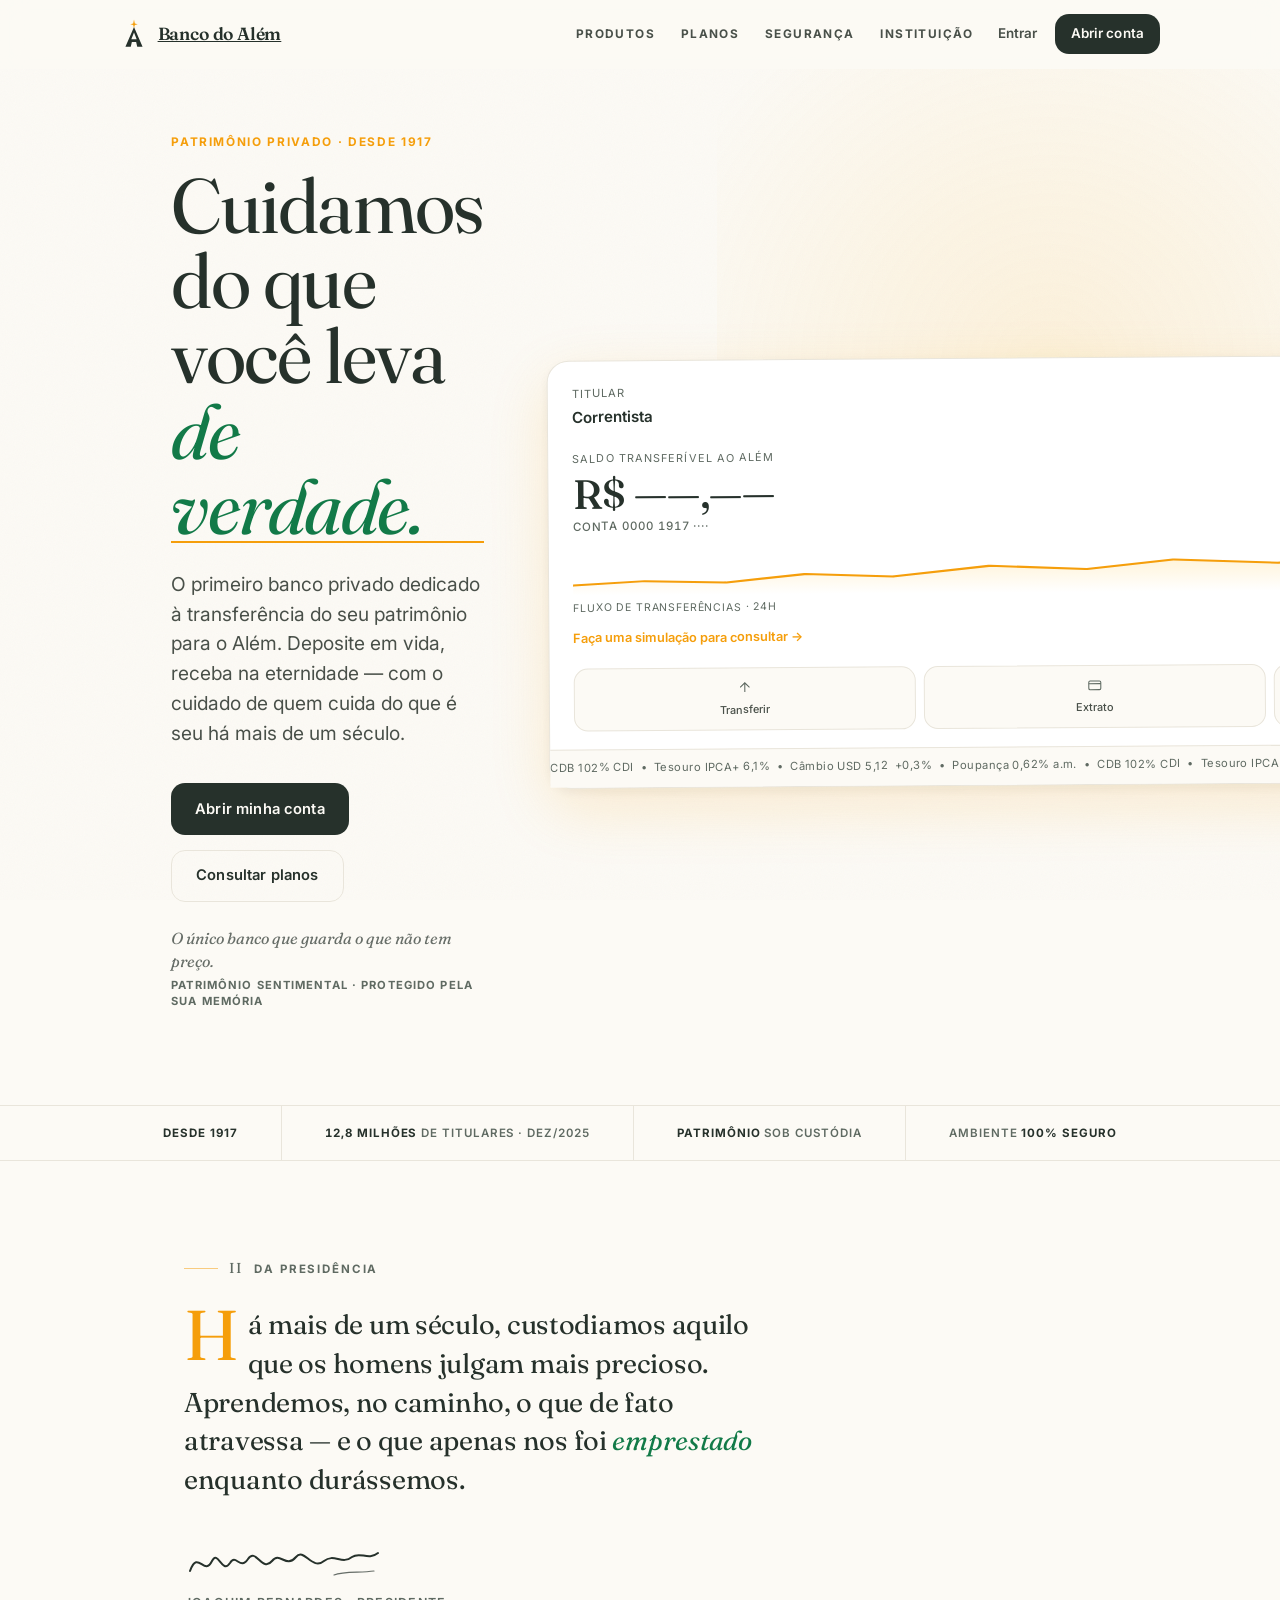
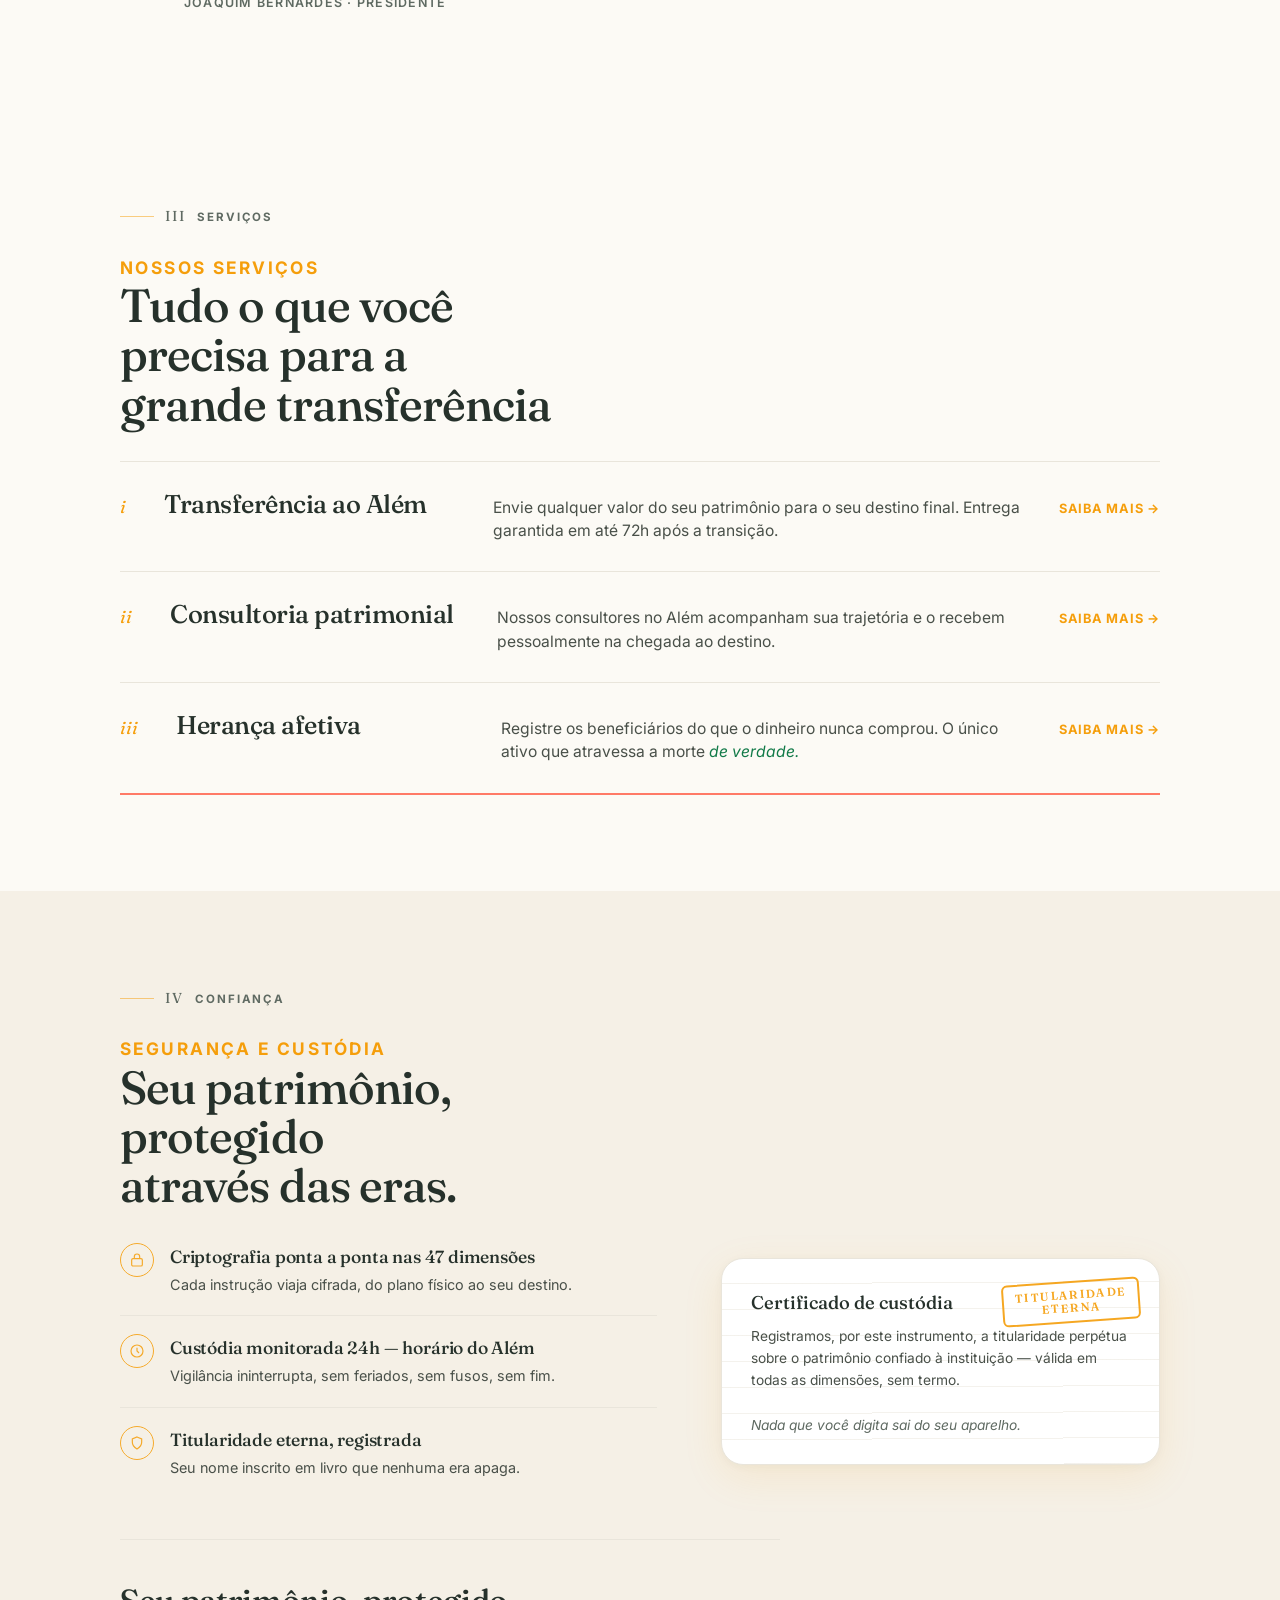
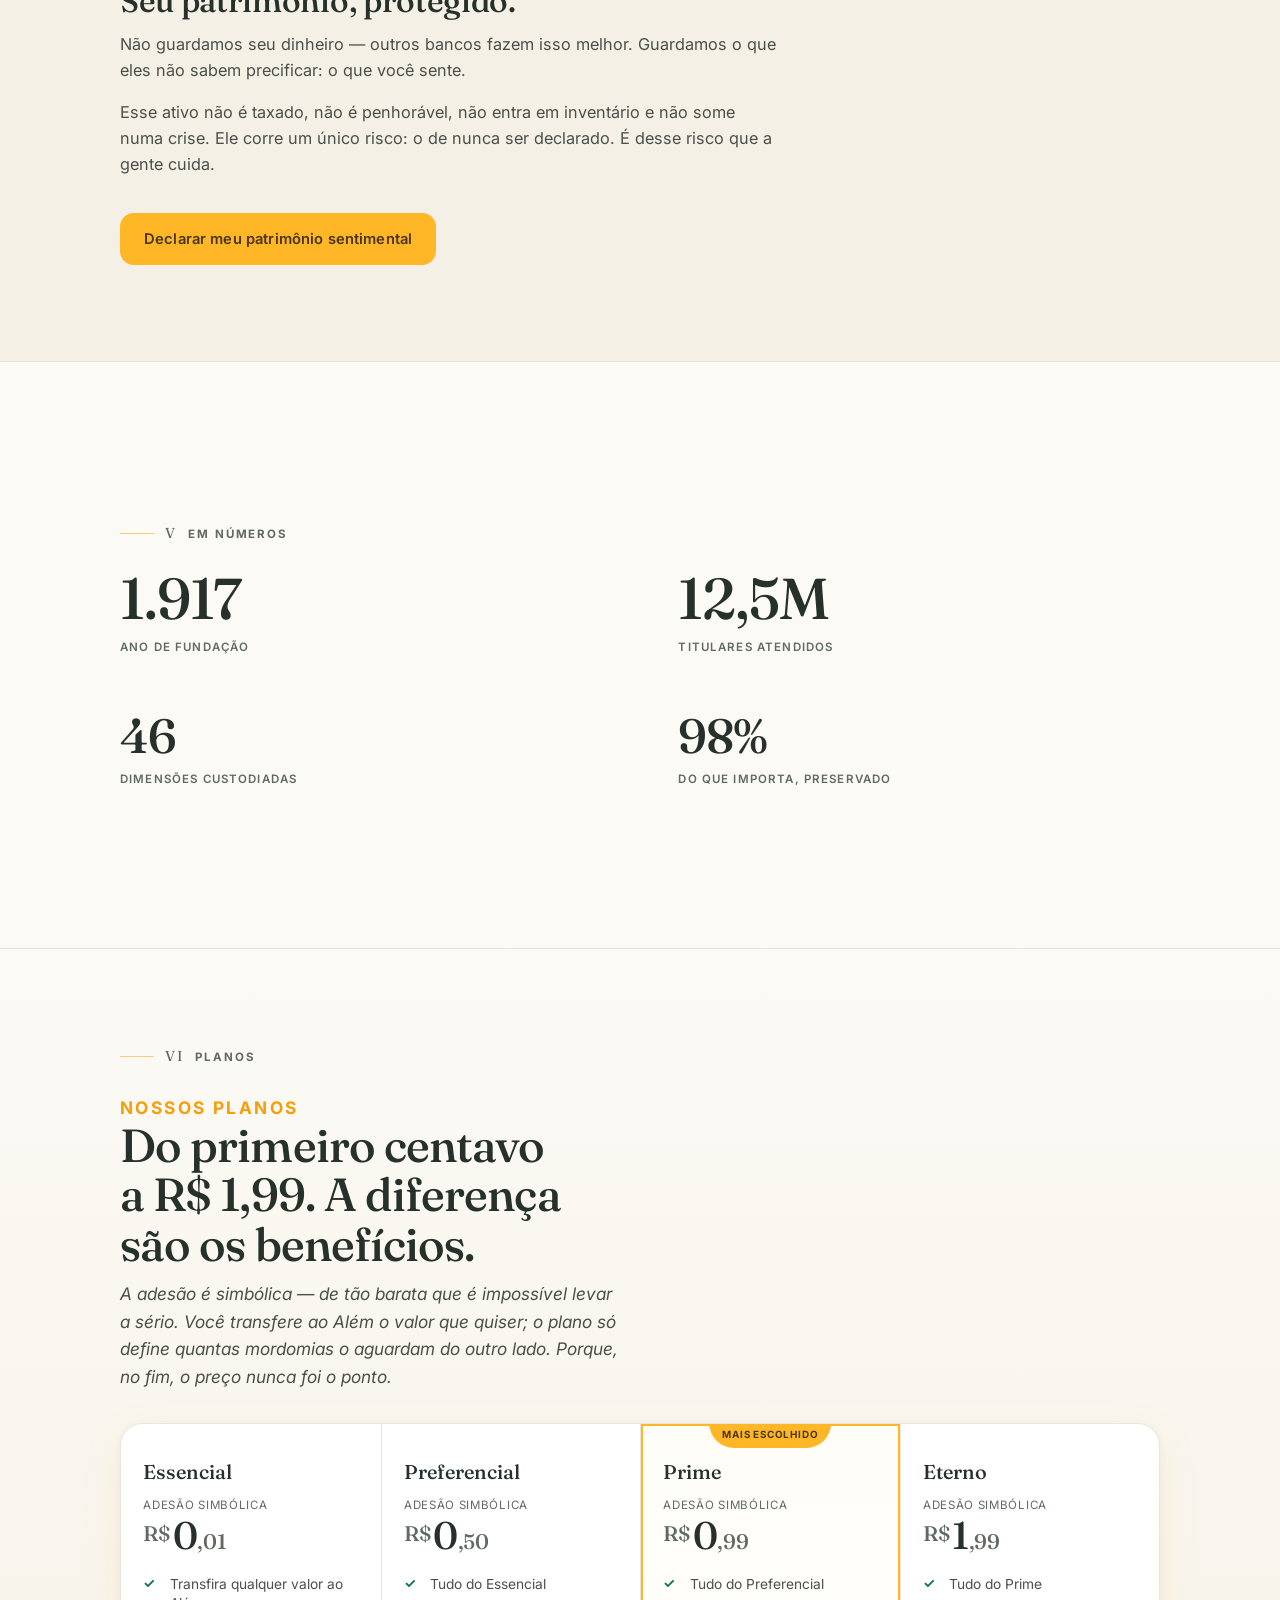
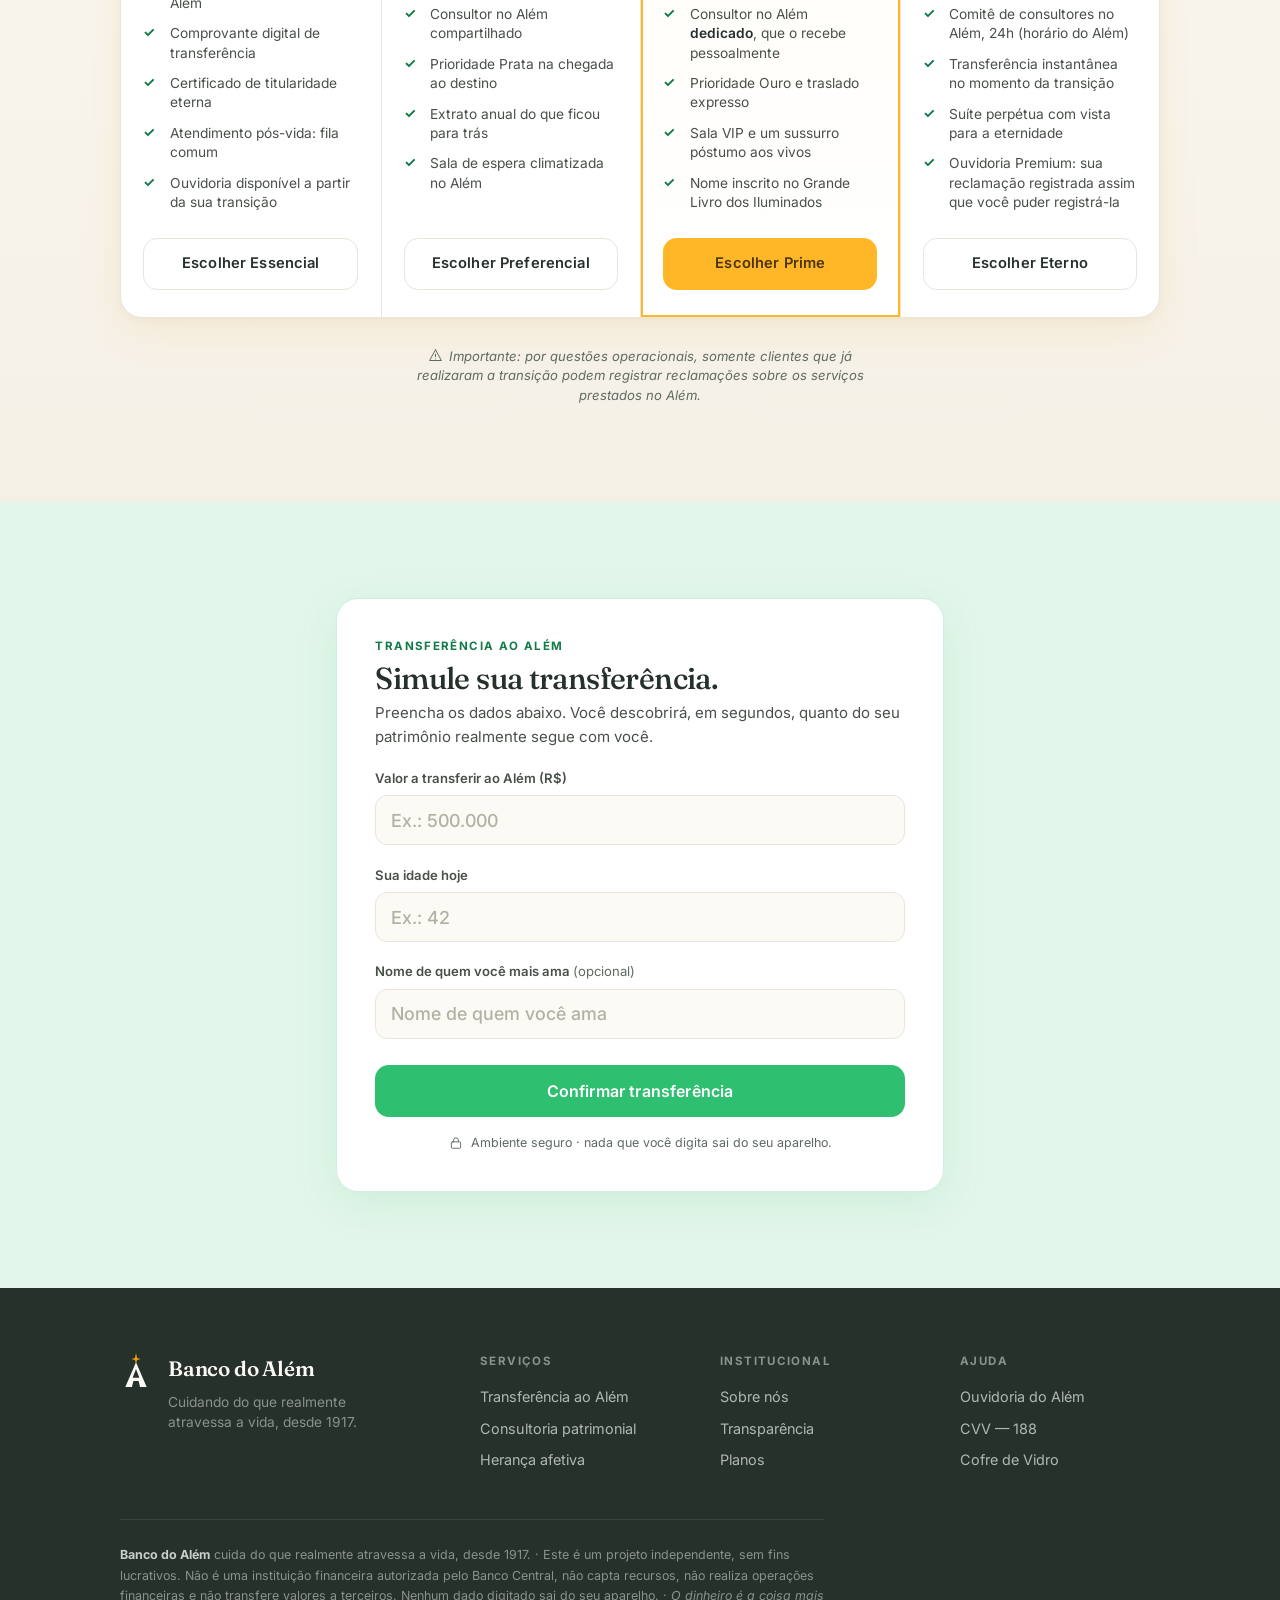
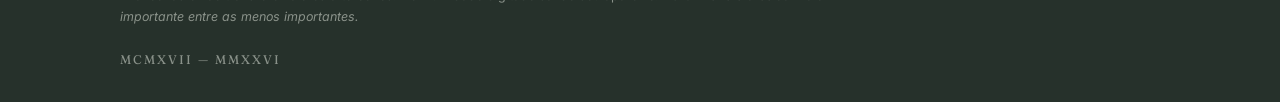
==== index.html @ 5108a24f "Assistente da carta: tela completa (header full-width + rodapé) Antes, "A Conta que Fica" ficava num" ====
<!DOCTYPE html>
<html lang="pt-BR">
<head>
<meta charset="UTF-8">
<meta name="viewport" content="width=device-width, initial-scale=1, viewport-fit=cover">
<meta name="robots" content="noindex, nofollow">
<meta name="description" content="Banco do Além — patrimônio privado dedicado à sua transferência ao Além. Deposite em vida, receba na eternidade, com o cuidado de quem cuida do que é seu há mais de um século.">
<meta name="theme-color" content="#FCFAF5">
<title>Banco do Além</title>
<link rel="icon" type="image/svg+xml" href="favicon.svg">
<link rel="preconnect" href="https://fonts.googleapis.com">
<link rel="preconnect" href="https://fonts.gstatic.com" crossorigin>
<link href="https://fonts.googleapis.com/css2?family=Fraunces:ital,opsz,wght@0,9..144,400..600;1,9..144,400..500&family=Inter:wght@400;500;600;700&display=swap" rel="stylesheet">
<style>
  :root{
    /* Luz / superfícies */
    --luz:#FCFAF5; --luz-2:#F5F0E6; --sup:#FFFFFF; --cinza-lixao:#E7E4DB;
    /* Tinta / texto */
    --tinta:#26312B; --corpo:#495049; --suave:#5F6A62; --linha:#E9E5DB;
    /* Sol (marca) */
    --sol:#FFB627; --sol-forte:#F59E0B; --sol-luz:#FFE7B0;
    /* Vida (verde) */
    --vida:#2FBF71; --vida-profundo:#127A48; --vida-fundo:#E3F6EA;
    /* Afeto (coral) */
    --afeto:#FF7A66; --afeto-forte:#F2593F; --afeto-luz:#FFE0D8;
    /* Sobre amarelo (contraste AA) */
    --sobre-sol:#4A3610;
    /* Rodapé escuro */
    --rodape-txt:#C9CFC9; --rodape-tit:#8A928A; --rodape-linha:#3A443C;
    /* Gradiente amanhecer (revelação — uso ÚNICO) */
    --amanhecer:linear-gradient(135deg,#FFE7B0 0%,#FFD08A 30%,#FF9E7D 65%,#FF7A66 100%);
    /* Fontes */
    --serif:"Fraunces",Georgia,"Times New Roman",serif;
    --sans:"Inter",-apple-system,BlinkMacSystemFont,"Segoe UI",system-ui,sans-serif;
    /* Raios */
    --r:22px; --rb:14px; --ri:12px;
    /* Sombras (coloridas, nunca pretas) */
    --shadow:0 12px 40px rgba(245,158,11,.10),0 2px 8px rgba(38,49,43,.04);
    --shadow-v:0 12px 40px rgba(47,191,113,.12);
    --shadow-hi:0 20px 60px rgba(245,158,11,.16),0 4px 12px rgba(38,49,43,.06);
    /* Motion */
    --ease-vida:cubic-bezier(0.16,1,0.3,1);
    /* Espaçamento base-8 fluido */
    --s1:.5rem; --s2:.75rem; --s3:1rem; --s4:1.4rem; --s5:2rem; --s6:3rem; --s7:4rem; --s8:6rem;
  }
  *,*::before,*::after{box-sizing:border-box}
  html{scroll-behavior:smooth}
  body{margin:0;background:var(--luz);color:var(--tinta);font-family:var(--sans);font-size:17px;line-height:1.6;-webkit-font-smoothing:antialiased;position:relative}
  h1,h2,h3,h4{font-family:var(--serif);margin:0;text-wrap:balance}
  h1,h2,h3{line-height:1.06;letter-spacing:-.02em}
  p{margin:0 0 1rem;color:var(--corpo)}
  a{color:var(--sol-forte)}
  img,svg{max-width:100%}
  .wrap{max-width:1120px;margin:0 auto;padding:0 clamp(1.2rem,4vw,2.5rem)}
  .eyebrow{font-size:.74rem;font-weight:700;letter-spacing:.14em;text-transform:uppercase;color:var(--sol-forte);margin:0}
  .tnum{font-variant-numeric:tabular-nums}
  .italic{font-style:italic}
  :focus-visible{outline:2px solid var(--sol-forte);outline-offset:3px;border-radius:4px}
  .sr-only{position:absolute!important;width:1px;height:1px;padding:0;margin:-1px;overflow:hidden;clip:rect(0,0,0,0);white-space:nowrap;border:0}

  /* ---------- Grão global (§2.6) ---------- */
  .grain{position:fixed;inset:0;pointer-events:none;z-index:1;mix-blend-mode:multiply;opacity:.035}
  .grain svg{width:100%;height:100%}

  /* ---------- Fólio romano (§4) ---------- */
  .folio{display:flex;align-items:baseline;gap:.7rem;margin-bottom:1.6rem;font-family:var(--serif);color:var(--suave)}
  .folio .n{font-size:.9rem;letter-spacing:.14em;font-variant-numeric:tabular-nums}
  .folio .t{font-family:var(--sans);font-size:.72rem;font-weight:700;letter-spacing:.16em;text-transform:uppercase;color:var(--suave)}
  .folio::before{content:"";flex:0 0 34px;height:1px;background:var(--sol-forte);opacity:.5;align-self:center}

  /* ---------- Botões ---------- */
  .btn{display:inline-flex;align-items:center;justify-content:center;gap:.5rem;border:0;border-radius:var(--rb);font-family:var(--sans);font-weight:600;font-size:.92rem;letter-spacing:.01em;cursor:pointer;text-decoration:none;height:52px;padding:0 1.5rem;transition:transform .2s var(--ease-vida),box-shadow .22s var(--ease-vida),filter .2s,border-color .2s,color .2s}
  .btn-sm{height:auto;padding:.55rem 1rem;font-size:.84rem}
  .btn-p{background:var(--tinta);color:var(--luz)}
  .btn-p:hover{transform:translateY(-2px);box-shadow:0 10px 28px rgba(38,49,43,.20);filter:brightness(1.08)}
  .btn-sol{background:var(--sol);color:var(--sobre-sol)}
  .btn-sol:hover{transform:translateY(-2px);filter:brightness(1.04);box-shadow:0 10px 28px rgba(245,158,11,.28)}
  .btn-vida{background:var(--vida);color:#fff}
  .btn-vida:hover{transform:translateY(-2px);box-shadow:0 10px 28px rgba(47,191,113,.3)}
  .btn-afeto{background:var(--afeto);color:#fff}
  .btn-afeto:hover{transform:translateY(-2px);box-shadow:0 12px 30px rgba(255,122,102,.34)}
  .btn-ghost{background:transparent;color:var(--tinta);border:1px solid var(--linha)}
  .btn-ghost:hover{border-color:var(--sol-forte);color:var(--sol-forte);transform:translateY(-2px)}

  /* ---------- NAV ---------- */
  nav{position:sticky;top:0;z-index:40;background:rgba(252,250,245,.82);backdrop-filter:blur(12px);-webkit-backdrop-filter:blur(12px);border-bottom:1px solid transparent;transition:border-color .3s,box-shadow .3s}
  nav.scrolled{border-bottom-color:var(--linha);box-shadow:0 2px 20px rgba(38,49,43,.04)}
  nav .wrap{display:flex;align-items:center;gap:1.5rem;height:68px}
  .logo{display:flex;align-items:center;gap:.6rem;font-family:var(--serif);font-weight:600;font-size:1.1rem;color:var(--tinta);margin-right:auto;letter-spacing:-.01em}
  .logo .mk{width:28px;height:32px;display:flex;align-items:center;justify-content:center;flex:0 0 auto}
  .logo .mk svg{width:26px;height:30px}
  .logo .mk .spark{transform-origin:24px 9px;animation:twinkle 5.5s var(--ease-vida) infinite}
  @keyframes twinkle{0%,88%,100%{opacity:1}92%{opacity:.55}}
  .navlinks{display:flex;gap:1.6rem;align-items:center}
  .navlinks a{color:var(--corpo);text-decoration:none;font-size:.74rem;font-weight:700;letter-spacing:.12em;text-transform:uppercase;position:relative;padding:.2rem 0}
  .navlinks a::after{content:"";position:absolute;left:0;bottom:-2px;width:100%;height:1px;background:var(--sol-forte);transform:scaleX(0);transform-origin:left;transition:transform .25s var(--ease-vida)}
  .navlinks a:hover::after,.navlinks a:focus-visible::after{transform:scaleX(1)}
  .nav-right{display:flex;align-items:center;gap:1.1rem}
  .nav-enter{color:var(--corpo);text-decoration:none;font-size:.84rem;font-weight:600}
  .nav-enter:hover{color:var(--tinta)}
  .burger{display:none;background:none;border:0;cursor:pointer;padding:.4rem;color:var(--tinta)}
  .burger svg{display:block}

  /* Painel mobile */
  .m-panel{position:fixed;inset:0;z-index:60;background:var(--luz);transform:translateX(100%);transition:transform .35s var(--ease-vida);display:flex;flex-direction:column;padding:1.4rem clamp(1.2rem,6vw,2rem)}
  .m-panel.open{transform:translateX(0)}
  .m-panel .m-top{display:flex;align-items:center;justify-content:space-between;height:44px}
  .m-panel a{display:block;font-family:var(--serif);font-size:1.6rem;color:var(--tinta);text-decoration:none;padding:.7rem 0;border-bottom:1px solid var(--linha)}
  .m-panel .m-cta{margin-top:auto;padding:1.4rem 0}
  .m-panel a.btn-p{color:var(--luz);border-bottom:none;text-align:center}

  /* ---------- HERO (I) ---------- */
  .hero{padding:var(--s7) 0 var(--s6);position:relative;overflow:hidden;z-index:2}
  .hero::before{content:"";position:absolute;top:-30%;right:-8%;width:52%;height:120%;background:radial-gradient(circle,rgba(255,182,39,.13),transparent 62%);pointer-events:none}
  .hero-grid{display:grid;grid-template-columns:1.15fr .85fr;gap:clamp(2rem,5vw,4rem);align-items:center;position:relative}
  .hero-l{padding-left:clamp(0px,4vw,3.2rem)}
  .hero h1{font-size:clamp(2.8rem,6vw,5rem);font-weight:400;line-height:.98;color:var(--tinta);margin-top:1rem}
  .hero h1 .verdade{display:inline-block;font-style:italic;font-weight:400;color:var(--vida-profundo);position:relative}
  .hero h1 .verdade::after{content:"";position:absolute;left:0;bottom:.02em;width:100%;height:2px;background:var(--sol-forte);transform:scaleX(0);transform-origin:left;transition:transform .5s var(--ease-vida) .55s}
  .loaded .hero h1 .verdade::after{transform:scaleX(1)}
  .hero .lead{font-size:1.2rem;line-height:1.55;margin-top:1.6rem;max-width:38ch;color:var(--corpo)}
  .hero-cta{display:flex;flex-wrap:wrap;gap:.9rem;margin-top:2.2rem}
  .hero-tag{margin:1.6rem 0 0;font-family:var(--serif);font-style:italic;font-size:1rem;line-height:1.4;color:rgba(38,49,43,.7)}
  .hero-tag .ht-sub{display:block;font-family:var(--sans);font-style:normal;font-size:.7rem;font-weight:700;letter-spacing:.1em;text-transform:uppercase;color:var(--suave);margin-top:.35rem}

  /* Cartão de conta (a prova) */
  .acct{background:var(--sup);border-radius:var(--r);box-shadow:var(--shadow-hi);padding:1.5rem 1.5rem 1.2rem;border:1px solid var(--linha);transform:rotate(-.4deg);position:relative}
  @media(min-width:861px){.acct{margin-right:-24px}}
  .acct .a-top{display:flex;justify-content:space-between;align-items:flex-start;margin-bottom:1.3rem}
  .acct .a-top .who{font-size:.7rem;letter-spacing:.1em;text-transform:uppercase;color:var(--suave)}
  .acct .a-top .who b{display:block;color:var(--tinta);font-weight:600;font-size:.95rem;letter-spacing:0;text-transform:none;margin-top:.15rem}
  .acct .op{display:flex;align-items:center;gap:.35rem;font-size:.7rem;letter-spacing:.06em;text-transform:uppercase;color:var(--vida-profundo);font-weight:600}
  .acct .op .dot{width:7px;height:7px;border-radius:50%;background:var(--vida);animation:pulse 2.4s ease-in-out infinite}
  @keyframes pulse{0%,100%{opacity:1;box-shadow:0 0 0 0 rgba(47,191,113,.5)}50%{opacity:.7;box-shadow:0 0 0 5px rgba(47,191,113,0)}}
  .acct .a-out{margin-top:.35rem;font-size:.68rem;color:var(--suave);text-decoration:none;display:block;text-align:right}
  .acct .a-out:hover{color:var(--tinta)}
  .acct .bal-lbl{font-size:.68rem;letter-spacing:.1em;text-transform:uppercase;color:var(--suave)}
  .acct .bal-v{font-family:var(--serif);font-size:clamp(2rem,3.2vw,2.6rem);font-weight:500;color:var(--tinta);line-height:1;letter-spacing:-.01em;margin:.35rem 0 .15rem;cursor:default}
  .acct .conta{font-size:.72rem;letter-spacing:.08em;color:var(--suave);font-weight:500}
  .acct .spark{margin:1rem 0 .3rem}
  .acct .spark svg{display:block;width:100%;height:44px}
  .acct .spark .line{fill:none;stroke:var(--sol-forte);stroke-width:2;stroke-linecap:round;stroke-linejoin:round}
  .acct .spark-lbl{font-size:.66rem;letter-spacing:.08em;text-transform:uppercase;color:var(--suave)}
  .acct .consult{display:inline-block;margin-top:.7rem;font-size:.8rem;font-weight:600;color:var(--sol-forte);text-decoration:none}
  .acct .consult:hover{text-decoration:underline;text-underline-offset:3px}
  .acct .chips-row{display:flex;gap:.5rem;margin-top:1.1rem}
  .acct .qchip{flex:1;display:flex;flex-direction:column;align-items:center;gap:.35rem;background:var(--luz);border:1px solid var(--linha);border-radius:var(--rb);padding:.7rem .3rem;font-size:.68rem;color:var(--corpo);font-weight:500}
  .acct .qchip svg{stroke:var(--suave)}
  .acct .ticker{margin:1.1rem -1.5rem -1.2rem;border-top:1px solid var(--linha);overflow:hidden;background:var(--luz)}
  .acct .ticker span{display:inline-block;white-space:nowrap;font-size:.7rem;letter-spacing:.04em;color:var(--suave);padding:.6rem 0;animation:tick 22s linear infinite}
  @keyframes tick{from{transform:translateX(6%)}to{transform:translateX(-100%)}}

  /* Faixa de solidez */
  .solidez{border-top:1px solid var(--linha);border-bottom:1px solid var(--linha);margin-top:var(--s6)}
  .solidez .wrap{display:flex;flex-wrap:wrap;align-items:center}
  .solidez .cell{flex:1 1 auto;padding:1.1rem 1.4rem;font-size:.72rem;letter-spacing:.08em;text-transform:uppercase;color:var(--suave);font-weight:600;position:relative;text-align:center}
  .solidez .cell + .cell{border-left:1px solid var(--linha)}
  .solidez .cell b{color:var(--tinta);font-weight:700}

  /* ---------- Seções ---------- */
  section{padding:var(--s8) 0;position:relative;z-index:2}
  .sec-head{max-width:46ch;margin-bottom:var(--s5)}
  .sec-head h2{font-size:clamp(1.9rem,4vw,2.9rem);font-weight:500;color:var(--tinta)}
  .sec-head p{margin-top:.7rem;font-size:1.08rem}

  /* II · CARTA */
  .carta{background:var(--luz)}
  .carta .col{max-width:36rem;margin-left:clamp(0px,6vw,4rem)}
  .carta .body{font-family:var(--serif);font-size:clamp(1.3rem,2.6vw,1.7rem);line-height:1.42;color:var(--tinta);font-weight:400;letter-spacing:-.01em}
  .carta .body .cap{float:left;font-family:var(--serif);font-size:4.4rem;line-height:.72;font-weight:400;color:var(--sol-forte);margin:.28rem .55rem 0 0}
  .carta .body em{font-style:italic;color:var(--vida-profundo)}
  .carta .sig{margin-top:2rem;display:flex;flex-direction:column;gap:.4rem}
  .carta .sig svg{width:200px;height:56px}
  .carta .sig .who{font-size:.78rem;letter-spacing:.1em;text-transform:uppercase;color:var(--suave);font-weight:600}

  /* III · PRODUTOS (linhas de sumário) */
  .prod-list{border-top:1px solid var(--linha)}
  .prod{display:grid;grid-template-columns:auto minmax(11rem,1.1fr) 2fr auto;gap:clamp(1rem,3vw,2.4rem);align-items:baseline;padding:1.8rem 0;border-bottom:1px solid var(--linha);transition:background .25s}
  .prod:hover{background:linear-gradient(90deg,rgba(255,231,176,.16),transparent 70%)}
  .prod.afeto{border-bottom:2px solid var(--afeto)}
  .prod .rn{font-family:var(--serif);font-style:italic;font-size:1.1rem;color:var(--sol-forte);font-variant-numeric:tabular-nums}
  .prod h3{font-size:clamp(1.25rem,2.4vw,1.6rem);font-weight:500;color:var(--tinta)}
  .prod .desc{font-size:.98rem;color:var(--corpo);margin:0;line-height:1.5}
  .prod .desc em{font-style:italic;color:var(--vida-profundo)}
  .prod .more{font-size:.8rem;font-weight:700;letter-spacing:.06em;text-transform:uppercase;color:var(--sol-forte);text-decoration:none;white-space:nowrap}
  .prod .more:hover{text-decoration:underline;text-underline-offset:3px}

  /* IV · SEGURANÇA */
  .seg{background:var(--luz-2)}
  .seg-grid{display:grid;grid-template-columns:1.1fr .9fr;gap:clamp(2rem,5vw,4rem);align-items:center}
  .proofs{list-style:none;padding:0;margin:0;display:flex;flex-direction:column;gap:1.1rem}
  .proofs li{display:grid;grid-template-columns:auto 1fr;gap:1rem;align-items:start;padding-bottom:1.1rem;border-bottom:1px solid var(--linha)}
  .proofs li:last-child{border-bottom:0;padding-bottom:0}
  .proofs .seal{width:34px;height:34px;border:1px solid var(--sol-forte);border-radius:50%;display:flex;align-items:center;justify-content:center;flex:0 0 auto;opacity:.85}
  .proofs .seal svg{stroke:var(--sol-forte)}
  .proofs b{display:block;font-family:var(--serif);font-size:1.1rem;font-weight:500;color:var(--tinta);letter-spacing:-.01em}
  .proofs span{font-size:.9rem;color:var(--corpo)}
  .cert{background:var(--sup);border:1px solid var(--linha);border-radius:var(--r);padding:1.8rem;position:relative;box-shadow:var(--shadow);background-image:repeating-linear-gradient(-.3deg,rgba(233,229,219,.5) 0,rgba(233,229,219,.5) 1px,transparent 1px,transparent 26px)}
  .cert .ct{font-family:var(--serif);font-size:1.15rem;color:var(--tinta);font-weight:500}
  .cert .cs{font-size:.86rem;color:var(--corpo);margin:.5rem 0 0}
  .cert .stamp{position:absolute;top:1.4rem;right:1.2rem;transform:rotate(-4deg)}
  .cert .stamp .box{border:2px solid var(--sol-forte);border-radius:6px;padding:.35rem .7rem;color:var(--sol-forte);font-family:var(--serif);font-size:.72rem;font-weight:600;letter-spacing:.12em;text-align:center;line-height:1.15;opacity:.9}
  .cert .ponte{margin:1.4rem 0 0;font-size:.86rem;color:var(--suave);font-style:italic}
  .seg-patr{margin-top:clamp(2.4rem,6vw,3.6rem);padding-top:clamp(2rem,5vw,2.8rem);border-top:1px solid var(--linha);max-width:60ch}
  .seg-patr h3{font-family:var(--serif);font-size:clamp(1.4rem,3.4vw,2rem);font-weight:500;color:var(--tinta);letter-spacing:-.01em;margin:0 0 .8rem}
  .seg-patr p{font-size:1.02rem;line-height:1.6;color:var(--corpo)}
  .seg-patr .btn-declarar{margin-top:1.2rem}

  /* V · NÚMEROS */
  .nums{background:var(--luz);border-top:1px solid var(--linha);border-bottom:1px solid var(--linha)}
  .nums .wrap{padding-top:var(--s7);padding-bottom:var(--s7)}
  .nums-grid{display:grid;grid-template-columns:repeat(2,1fr);gap:clamp(1.6rem,5vw,3.5rem) clamp(2rem,6vw,5rem)}
  .metric{display:flex;flex-direction:column}
  .metric.b{align-self:end}
  .metric.b .fig{font-size:clamp(1.9rem,4vw,3rem)}
  .metric .fig{font-family:var(--serif);font-size:clamp(2.2rem,5vw,3.6rem);font-weight:500;color:var(--tinta);line-height:1;letter-spacing:-.02em}
  .metric .fig .u{color:var(--sol-forte)}
  .metric .lbl{font-size:.72rem;letter-spacing:.1em;text-transform:uppercase;color:var(--suave);font-weight:600;margin-top:.6rem}

  /* VI · PLANOS */
  #planos{background:linear-gradient(180deg,var(--luz),var(--luz-2))}
  .ptable{border:1px solid var(--linha);border-radius:var(--r);overflow:hidden;background:var(--sup);box-shadow:var(--shadow)}
  .ptable .grid{display:grid;grid-template-columns:repeat(4,1fr)}
  .pcol{padding:1.7rem 1.4rem;border-left:1px solid var(--linha);display:flex;flex-direction:column;position:relative}
  .pcol:first-child{border-left:0}
  .pcol.top{background:linear-gradient(180deg,#fffdf7,#fff);box-shadow:inset 0 0 0 2px var(--sol);z-index:1}
  .pcol .flag{position:absolute;top:-1px;left:50%;transform:translateX(-50%);background:var(--sol);color:var(--sobre-sol);font-size:.62rem;font-weight:700;letter-spacing:.08em;text-transform:uppercase;padding:.3rem .8rem;border-radius:0 0 999px 999px}
  .pcol .tier{font-family:var(--serif);font-size:1.25rem;font-weight:500;color:var(--tinta);margin-top:.3rem}
  .pcol .from{font-size:.72rem;letter-spacing:.06em;text-transform:uppercase;color:var(--suave);margin:.5rem 0 .1rem}
  .pcol .price{font-family:var(--serif);font-size:clamp(1.8rem,3vw,2.4rem);font-weight:500;color:var(--tinta);line-height:1;letter-spacing:-.01em}
  .pcol .price .cur{font-size:.55em;color:var(--suave);font-weight:500;vertical-align:.35em;margin-right:.1em}
  .pcol .price .cts{font-size:.55em;color:var(--suave)}
  .pcol ul{list-style:none;padding:0;margin:1.3rem 0 1.6rem;display:flex;flex-direction:column;gap:.7rem;flex:1}
  .pcol li{display:grid;grid-template-columns:1.1rem 1fr;gap:.55rem;font-size:.86rem;color:var(--corpo);line-height:1.4}
  .pcol li .mk{font-weight:700;line-height:1.3}
  .pcol li.yes .mk{color:var(--vida-profundo)}
  .pcol li.no{color:var(--suave)}
  .pcol li.no .mk{color:var(--suave)}
  .pcol li b{color:var(--tinta);font-weight:600}
  .pcol .btn{width:100%}
  .plan-note{margin:1.8rem auto 0;max-width:56ch;text-align:center;color:var(--suave);font-size:.82rem;font-style:italic;line-height:1.5}
  .plan-note .note-ic{vertical-align:-2px;margin-right:.2em;color:var(--suave)}
  /* Cards de plano (mobile) */
  .pcards{display:none}

  /* VII · SIMULADOR */
  #transferir{background:var(--vida-fundo)}
  .sim{background:var(--sup);border-radius:var(--r);box-shadow:var(--shadow-v);padding:clamp(1.6rem,4vw,2.4rem);max-width:38rem;margin:0 auto;border:1px solid #D3EEDD}
  .sim .step-tag{font-size:.72rem;font-weight:700;letter-spacing:.12em;text-transform:uppercase;color:var(--vida-profundo);margin:0}
  .sim h3{font-size:clamp(1.5rem,3vw,1.9rem);font-weight:500;margin:.4rem 0 .4rem}
  .sim .sub{font-size:.94rem;margin:0;color:var(--corpo)}
  .sim .field{margin-top:1.2rem}
  .sim label{display:block;font-size:.82rem;font-weight:600;color:var(--corpo);margin-bottom:.4rem}
  .sim label .opt{font-weight:400;color:var(--suave)}
  .sim input{width:100%;background:var(--luz);border:1.5px solid var(--linha);border-radius:var(--ri);color:var(--tinta);font-family:var(--sans);font-size:1.12rem;font-weight:500;padding:.85rem .9rem;outline:none;transition:border-color .2s}
  .sim input:focus{border-color:var(--vida)}
  .sim input::placeholder{color:#B4B0A4}
  .sim .btn{width:100%;margin-top:1.6rem;font-size:1rem}
  .sim .secure{display:flex;align-items:center;justify-content:center;gap:.5rem;font-size:.78rem;color:var(--suave);margin-top:1rem;text-align:center}

  /* ---------- RODAPÉ (XI) ---------- */
  footer{background:var(--tinta);color:var(--rodape-txt);padding:var(--s7) 0 var(--s5);position:relative;z-index:2}
  footer a{color:var(--rodape-txt)}
  .fgrid{display:grid;grid-template-columns:1.6fr 1fr 1fr 1fr;gap:2.5rem;margin-bottom:2.4rem}
  .fbrand{display:flex;align-items:flex-start;gap:1rem}
  .fbrand .fmk svg{width:32px;height:38px;display:block}
  .fbrand .ft{font-family:var(--serif);font-size:1.3rem;color:var(--luz);font-weight:600;letter-spacing:-.01em}
  .fbrand .fs{color:var(--rodape-tit);font-size:.86rem;margin:.4rem 0 0;max-width:26ch;line-height:1.5}
  .fstamp{display:inline-block;transform:rotate(-6deg);margin-top:1rem;border:1.5px solid var(--rodape-tit);border-radius:5px;padding:.25rem .6rem;color:var(--rodape-tit);font-family:var(--serif);font-size:.62rem;font-weight:600;letter-spacing:.14em;opacity:.7}
  .fcol h4{font-family:var(--sans);font-size:.72rem;letter-spacing:.12em;text-transform:uppercase;color:var(--rodape-tit);margin:0 0 .9rem;font-weight:700}
  .fcol a{display:block;font-size:.9rem;text-decoration:none;margin-bottom:.55rem;opacity:.85;transition:opacity .2s,color .2s}
  .fcol a:hover{opacity:1;color:var(--sol-luz)}
  .disc{border-top:1px solid var(--rodape-linha);padding-top:1.6rem;font-size:.78rem;color:var(--rodape-tit);line-height:1.65;max-width:88ch}
  .disc b{color:var(--rodape-txt)}
  .disc em{font-style:italic}
  .ffolio{margin-top:1.4rem;font-family:var(--serif);font-size:.78rem;letter-spacing:.16em;color:var(--rodape-tit);font-variant-numeric:tabular-nums}

  /* ---------- Scroll reveal ---------- */
  .sr{opacity:0;transform:translateY(16px);transition:opacity .7s var(--ease-vida),transform .7s var(--ease-vida)}
  .sr.in{opacity:1;transform:none}

  /* ---------- REVELAÇÃO (VIII–X) ---------- */
  #reveal{position:fixed;inset:0;z-index:100;display:none;overflow-y:auto;background:var(--tinta);transition:background 2s ease}
  #reveal.on{display:block}
  #reveal.lit{background:var(--luz)}
  #reveal .stage{min-height:100vh;display:flex;flex-direction:column;align-items:center;justify-content:center;text-align:center;padding:3rem 1.4rem;position:relative;gap:1.4rem}
  #reveal .dawn{position:fixed;inset:0;background:var(--amanhecer);opacity:0;transition:opacity 2s ease;pointer-events:none;z-index:-1}
  #reveal.lit .dawn{opacity:.5}
  .rv{opacity:0;transform:translateY(16px);transition:opacity 1.1s ease,transform 1.1s ease;width:100%;max-width:44rem;margin:0 auto}
  .rv.show{opacity:1;transform:none}
  #reveal .proc{display:flex;flex-direction:column;align-items:center;gap:1.2rem;font-size:.8rem;letter-spacing:.16em;text-transform:uppercase;color:#B9C0BA;font-weight:600}
  #reveal .arc{width:34px;height:34px;border:2px solid rgba(201,207,201,.28);border-top-color:#C9CFC9;border-radius:50%;animation:spin 1s linear infinite}
  @keyframes spin{to{transform:rotate(360deg)}}
  #reveal .big{font-family:var(--serif);font-size:clamp(2.4rem,7vw,4.6rem);font-weight:400;line-height:1;letter-spacing:-.02em;color:var(--luz)}
  #reveal.lit .big{color:var(--tinta)}
  #reveal .whisper{font-family:var(--serif);font-style:italic;font-size:clamp(1.2rem,3vw,1.8rem);font-weight:500;line-height:1.3;color:var(--vida-profundo);max-width:26ch;margin:0 auto}
  #reveal .skip{position:fixed;bottom:16px;left:50%;transform:translateX(-50%);z-index:112;background:rgba(255,255,255,.9);border:1px solid var(--linha);color:var(--suave);border-radius:999px;padding:.4rem 1rem;font-size:.76rem;font-weight:600;cursor:pointer;font-family:var(--sans);display:none}
  #reveal.on .skip{display:block}
  #reveal .skip:hover{color:var(--tinta)}

  /* Comprovante */
  .receipt{background:var(--sup);border-radius:var(--r);box-shadow:var(--shadow);max-width:36rem;width:100%;margin:0 auto;text-align:left;overflow:hidden;border:1px solid var(--linha);background-image:repeating-linear-gradient(-.3deg,rgba(233,229,219,.35) 0,rgba(233,229,219,.35) 1px,transparent 1px,transparent 28px)}
  .receipt .rh{padding:1.1rem 1.6rem;border-bottom:1px solid var(--linha);display:flex;justify-content:space-between;align-items:center;background:var(--sup)}
  .receipt .rh b{font-family:var(--serif);color:var(--tinta);font-weight:500;font-size:1.05rem}
  .receipt .rh .badge{font-size:.66rem;letter-spacing:.08em;text-transform:uppercase;color:var(--vida-profundo);background:var(--vida-fundo);padding:.28rem .7rem;border-radius:999px;font-weight:700}
  .receipt .rb{padding:1.2rem 1.6rem}
  .receipt .rr{display:flex;justify-content:space-between;gap:1rem;padding:.55rem 0;font-size:.95rem;border-bottom:1px dotted var(--linha)}
  .receipt .rr:last-child{border-bottom:0}
  .receipt .rr .k{color:var(--corpo)}
  .receipt .rr .v{font-variant-numeric:tabular-nums;color:var(--suave);font-weight:500;text-align:right}
  .receipt .rr.zero .v{color:var(--tinta);font-weight:700}
  .receipt .rr.keep .k{color:var(--vida-profundo)}
  .receipt .rr.keep .v{color:var(--vida-profundo);font-weight:600;font-style:italic;font-family:var(--serif)}
  /* Extrato de afetos */
  .afx{padding:1rem 1.6rem;border-top:1px solid var(--linha);background:rgba(252,250,245,.6)}
  .afx .ah{display:flex;justify-content:space-between;font-size:.62rem;letter-spacing:.1em;text-transform:uppercase;color:var(--suave);font-weight:700;padding-bottom:.5rem;border-bottom:1px solid var(--linha)}
  .afx .al{display:flex;justify-content:space-between;gap:1rem;font-size:.86rem;padding:.45rem 0;border-bottom:1px dotted var(--linha)}
  .afx .al .d{color:var(--suave);font-variant-numeric:tabular-nums;flex:0 0 auto;width:3.4rem}
  .afx .al .h{color:var(--corpo);flex:1}
  .afx .al .v{font-family:var(--serif);color:var(--vida-profundo);font-weight:600;font-variant-numeric:tabular-nums;text-align:right;flex:0 0 auto}
  .afx .al.sum{border-bottom:0;padding-top:.7rem;font-weight:600}
  .afx .al.sum .h{color:var(--tinta);font-weight:700;letter-spacing:.02em;text-transform:uppercase;font-size:.72rem;align-self:center}
  .afx .al.sum .v{font-style:italic;font-size:1.05rem}
  .receipt .stampbox{display:flex;justify-content:flex-end;padding:.4rem 1.6rem 0}
  .receipt .restamp{display:inline-block;position:relative;transform:rotate(-4deg);border:2px solid var(--afeto-forte);color:var(--afeto-forte);border-radius:6px;padding:.3rem .8rem;font-family:var(--serif);font-weight:600;letter-spacing:.14em;font-size:.8rem}
  .receipt .restamp.pop{animation:pop .5s var(--ease-vida)}
  @keyframes pop{0%{transform:rotate(-4deg) scale(1.15);opacity:0}60%{transform:rotate(-4deg) scale(1.05)}100%{transform:rotate(-4deg) scale(1);opacity:1}}
  .receipt .rf{padding:1rem 1.6rem;background:var(--vida-fundo);font-family:var(--serif);font-style:italic;color:var(--vida-profundo);font-size:.94rem}

  /* Domingos */
  .dom h3{font-family:var(--serif);font-size:clamp(1.6rem,4vw,2.4rem);font-weight:500;color:var(--vida-profundo);letter-spacing:-.01em}
  .domingos{display:flex;flex-wrap:wrap;gap:4px;justify-content:center;margin:1.2rem auto 0;max-width:30rem}
  .dgd{width:7px;height:7px;border-radius:50%;background:var(--sol);opacity:0;transform:scale(.5);transition:opacity .5s var(--ease-vida),transform .5s var(--ease-vida)}
  .dgd.lit{opacity:1;transform:scale(1)}
  .dgd.spent{background:var(--cinza-lixao);opacity:1;transform:scale(1);transition:none}

  /* Pergunta / ações */
  #reveal .ask .q{font-family:var(--serif);font-style:italic;font-size:clamp(1.4rem,3.4vw,2.1rem);font-weight:500;line-height:1.25;color:var(--tinta)}
  #reveal .ask label{display:block;font-size:.72rem;font-weight:700;letter-spacing:.1em;text-transform:uppercase;color:var(--suave);margin:1.8rem 0 .6rem}
  #reveal .ask input{width:100%;max-width:28rem;background:var(--sup);border:1.5px solid var(--linha);border-radius:var(--ri);color:var(--tinta);font-family:var(--serif);font-size:1.3rem;text-align:center;padding:.75rem;outline:none}
  #reveal .ask input:focus{border-color:var(--afeto)}
  .acts{display:grid;grid-template-columns:repeat(2,1fr);gap:1rem;max-width:46rem;margin:0 auto;width:100%}
  .ac{background:var(--sup);border:1px solid var(--linha);border-radius:var(--r);padding:1.4rem;text-align:left;display:flex;flex-direction:column}
  .ac.love{border-color:var(--afeto-luz);background:linear-gradient(180deg,#fff,var(--afeto-luz))}
  .ac h4{font-family:var(--serif);font-size:1.2rem;color:var(--tinta);margin:0 0 .5rem;font-weight:500}
  .ac p{font-size:.88rem;margin:0 0 1.1rem;flex:1}
  .ac .btn{font-size:.82rem;height:auto;padding:.6rem 1rem}

  /* Fechamento / doação */
  .donate{max-width:36rem;margin:0 auto;text-align:center}
  .donate .rule{width:44px;height:3px;background:var(--afeto);border-radius:99px;margin:0 auto 1.6rem}
  .chips{display:flex;flex-wrap:wrap;gap:.6rem;justify-content:center;margin:1.2rem 0}
  .chip{background:var(--sup);border:1.5px solid var(--linha);color:var(--tinta);border-radius:999px;padding:.55rem 1.1rem;font-weight:600;font-size:.92rem;cursor:pointer;transition:all .2s;font-family:var(--sans)}
  .chip:hover,.chip.sel{background:var(--afeto);color:#fff;border-color:var(--afeto)}
  .exit-row{display:flex;gap:1.4rem;justify-content:center;align-items:center;flex-wrap:wrap;margin-top:1.6rem}
  .leave{background:none;border:0;color:var(--corpo);font-family:var(--sans);font-size:.92rem;font-weight:600;text-decoration:underline;text-underline-offset:3px;cursor:pointer;height:52px;padding:0 1.2rem}
  .leave:hover{color:var(--tinta)}
  .fine{color:var(--suave);font-size:.76rem;margin-top:1.4rem}

  /* Botão de som */
  .snd{position:fixed;top:16px;right:16px;z-index:110;background:var(--sup);border:1px solid var(--linha);color:var(--vida-profundo);border-radius:50%;width:44px;height:44px;cursor:pointer;display:none;align-items:center;justify-content:center;box-shadow:var(--shadow);font-size:1.1rem}
  #reveal.on ~ .snd{display:flex}

  /* ==========================================================
     A CONTA QUE FICA — Declaração de Bens Sentimentais (#carta-ov)
     Overlay próprio, estética VIDA/luminosa. Não colide com #reveal.
     ========================================================== */
  #carta-ov{position:fixed;inset:0;z-index:120;display:none;overflow-y:auto;-webkit-overflow-scrolling:touch;background:linear-gradient(180deg,rgba(255,158,125,.16) 0%,rgba(255,182,39,.10) 26%,rgba(252,250,245,0) 68%) no-repeat,var(--luz);background-size:100% 380px,auto}
  #carta-ov.on{display:flex;flex-direction:column}
  /* gradiente amanhecer só no topo, aplicado à coluna (evita borda dura full-bleed) */
  #carta-ov .chead{flex:0 0 auto;width:100%}
  #carta-ov .cwrap{position:relative;z-index:1;flex:1 0 auto;display:flex;flex-direction:column;width:100%;max-width:560px;margin:0 auto;padding:clamp(.6rem,2vw,1.2rem) clamp(1.2rem,5vw,1.8rem) 2.4rem}
  #carta-ov .cfoot{flex:0 0 auto;width:100%;border-top:1px solid var(--linha);margin-top:2rem}
  #carta-ov .cfoot-in{max-width:1000px;margin:0 auto;padding:1rem clamp(1.2rem,5vw,2rem);display:flex;align-items:center;justify-content:space-between;gap:.5rem 1.2rem;flex-wrap:wrap;font-size:.76rem;color:var(--suave);line-height:1.4}
  #carta-ov .cfoot-mk{font-family:var(--serif);font-weight:600;color:var(--tinta);font-size:.9rem}
  /* topo do overlay: marca discreta + sair */
  #carta-ov .cbar{display:flex;align-items:center;justify-content:space-between;gap:1rem;min-height:60px;max-width:1000px;margin:0 auto;padding:.3rem clamp(1.2rem,5vw,2rem)}
  #carta-ov .cbar .cmk{display:flex;align-items:center;gap:.5rem;font-family:var(--serif);font-weight:600;font-size:.98rem;color:var(--tinta);letter-spacing:-.01em}
  #carta-ov .cbar .cmk svg{width:20px;height:23px;flex:0 0 auto}
  #carta-ov .cbar .cclose{background:none;border:0;cursor:pointer;color:var(--suave);font-family:var(--sans);font-size:.86rem;font-weight:600;text-decoration:underline;text-underline-offset:3px;min-height:44px;display:inline-flex;align-items:center;padding:0 .3rem}
  #carta-ov .cbar .cclose:hover{color:var(--tinta)}
  /* pílula de nome da jornada */
  #carta-ov .cbadge{display:inline-flex;align-items:center;gap:.5rem;align-self:flex-start;font-size:.68rem;font-weight:700;letter-spacing:.14em;text-transform:uppercase;color:var(--sol-forte);margin-bottom:.4rem}
  #carta-ov .cbadge::before{content:"";width:22px;height:1px;background:var(--sol-forte);opacity:.6}
  /* palco de cada passo */
  #carta-ov .cstage{flex:1;display:flex;flex-direction:column}
  .cstep{opacity:0;transform:translateY(14px);transition:opacity .7s var(--ease-vida),transform .7s var(--ease-vida)}
  .cstep.show{opacity:1;transform:none}
  .cstep .fade-seq{opacity:0;transform:translateY(10px);transition:opacity .6s var(--ease-vida),transform .6s var(--ease-vida)}
  .cstep .fade-seq.lit{opacity:1;transform:none}
  /* tipografia interna */
  #carta-ov h2.ctitle{font-family:var(--serif);font-weight:400;font-size:clamp(1.6rem,6vw,2.4rem);line-height:1.1;letter-spacing:-.02em;color:var(--tinta);margin:0 0 .2rem}
  #carta-ov .clead{font-size:clamp(1.02rem,3.4vw,1.16rem);line-height:1.55;color:var(--corpo);margin:0 0 1rem}
  #carta-ov .clead.big{font-family:var(--serif);font-style:italic;font-weight:500;font-size:clamp(1.24rem,4.6vw,1.6rem);line-height:1.32;color:var(--vida-profundo)}
  #carta-ov .csmall{font-size:.92rem;color:var(--suave);line-height:1.5}
  #carta-ov .chint{font-size:.9rem;color:var(--suave);line-height:1.5;margin:.2rem 0 1rem;font-style:italic}
  /* campos */
  #carta-ov label.clab{display:block;font-size:.74rem;font-weight:700;letter-spacing:.1em;text-transform:uppercase;color:var(--suave);margin:0 0 .5rem}
  #carta-ov input.cin,#carta-ov textarea.cta{width:100%;background:var(--sup);border:1.5px solid var(--linha);border-radius:var(--ri);color:var(--tinta);font-family:var(--sans);font-size:1.05rem;line-height:1.5;padding:.85rem .95rem;outline:none;transition:border-color .2s,box-shadow .2s}
  #carta-ov input.cin{font-size:1.15rem}
  #carta-ov textarea.cta{min-height:7.5em;resize:vertical}
  #carta-ov input.cin:focus,#carta-ov textarea.cta:focus{border-color:var(--sol-forte);box-shadow:0 0 0 3px rgba(245,158,11,.14)}
  #carta-ov input.cin::placeholder,#carta-ov textarea.cta::placeholder{color:#B4B0A4}
  #carta-ov .cex{font-size:.86rem;color:var(--suave);margin:.55rem 0 0;line-height:1.5}
  /* relação: chips de rádio */
  #carta-ov .crel{display:flex;flex-wrap:wrap;gap:.5rem;margin:.2rem 0 .3rem}
  #carta-ov .crel .rc{position:relative}
  #carta-ov .crel input{position:absolute;opacity:0;width:1px;height:1px}
  #carta-ov .crel label{display:inline-flex;align-items:center;min-height:44px;padding:.5rem .95rem;border:1.5px solid var(--linha);border-radius:999px;background:var(--sup);color:var(--corpo);font-size:.92rem;font-weight:500;cursor:pointer;transition:all .18s}
  #carta-ov .crel label:hover{border-color:var(--sol-forte);color:var(--tinta)}
  #carta-ov .crel input:checked + label{background:var(--sol-luz);border-color:var(--sol-forte);color:var(--sobre-sol);font-weight:600}
  #carta-ov .crel input:focus-visible + label{outline:2px solid var(--sol-forte);outline-offset:2px}
  #carta-ov .crel .other-in{display:inline-flex;align-items:center;min-height:44px}
  #carta-ov .crel .other-in input{position:static;opacity:1;width:auto;max-width:9rem;height:auto;background:var(--sup);border:1.5px solid var(--linha);border-radius:999px;padding:.5rem .9rem;font-family:var(--sans);font-size:.92rem;color:var(--tinta);outline:none}
  #carta-ov .crel .other-in input:focus{border-color:var(--sol-forte)}
  /* selo "última pergunta" */
  #carta-ov .cseal{display:inline-flex;align-items:center;gap:.4rem;font-size:.68rem;font-weight:700;letter-spacing:.1em;text-transform:uppercase;color:var(--afeto-forte);margin:0 0 .7rem}
  #carta-ov .cseal svg{width:14px;height:14px}
  /* ações / navegação por passo */
  #carta-ov .cactions{margin-top:auto;padding-top:1.6rem}
  #carta-ov .cactions .row{display:flex;flex-direction:column;gap:.7rem}
  #carta-ov .cactions .btn{width:100%}
  #carta-ov .csecondary{display:flex;align-items:center;justify-content:center;gap:1.4rem;flex-wrap:wrap;margin-top:1rem}
  #carta-ov .clink{background:none;border:0;cursor:pointer;color:var(--corpo);font-family:var(--sans);font-size:.9rem;font-weight:600;text-decoration:underline;text-underline-offset:3px;min-height:44px;padding:0 .3rem}
  #carta-ov .clink:hover{color:var(--tinta)}
  #carta-ov .clink.quiet{color:var(--suave);font-weight:500}
  /* pontos de progresso (âmbar) */
  #carta-ov .cdots{display:flex;gap:.5rem;justify-content:center;margin:0 0 1.6rem}
  #carta-ov .cdots i{width:8px;height:8px;border-radius:50%;background:var(--cinza-lixao);transition:background .3s var(--ease-vida),transform .3s var(--ease-vida)}
  #carta-ov .cdots i.on{background:var(--sol-forte);transform:scale(1.15)}
  /* apresentação discreta */
  #carta-ov .cintro{font-size:.9rem;color:var(--suave);font-style:italic;line-height:1.5;margin:1.2rem 0 0}
  /* ---- CARTA MONTADA (textarea rico) ---- */
  #carta-ov .cletter{width:100%;background:var(--sup);border:1px solid var(--linha);border-radius:var(--r);color:var(--tinta);font-family:var(--serif);font-size:1.06rem;line-height:1.62;padding:1.4rem 1.3rem;outline:none;box-shadow:var(--shadow);min-height:20rem;resize:vertical;background-image:repeating-linear-gradient(-.3deg,rgba(233,229,219,.4) 0,rgba(233,229,219,.4) 1px,transparent 1px,transparent 30px)}
  #carta-ov .cletter:focus{border-color:var(--sol-forte);box-shadow:var(--shadow),0 0 0 3px rgba(245,158,11,.12)}
  #carta-ov .csign-field{margin-top:1rem}
  /* ---- COMPROVANTE (recibo premium) ---- */
  .cvoucher{background:var(--sup);border:1px solid var(--linha);border-radius:var(--r);overflow:hidden;box-shadow:var(--shadow);margin:0 0 1.4rem;background-image:repeating-linear-gradient(-.3deg,rgba(233,229,219,.3) 0,rgba(233,229,219,.3) 1px,transparent 1px,transparent 28px)}
  .cvoucher .vtop{height:4px;background:var(--sol)}
  .cvoucher .vin{padding:1.4rem 1.5rem}
  .cvoucher .vlbl{font-family:var(--serif);font-size:.72rem;font-weight:600;letter-spacing:.18em;text-transform:uppercase;color:var(--sol-forte);margin:0 0 1rem}
  .cvoucher .vrow{display:flex;justify-content:space-between;gap:1rem;font-size:.95rem;padding:.4rem 0;border-bottom:1px dotted var(--linha)}
  .cvoucher .vrow .vk{color:var(--corpo)}
  .cvoucher .vrow .vv{color:var(--tinta);font-weight:600;text-align:right}
  .cvoucher .vrow.hi .vv{font-family:var(--serif);font-style:italic;color:var(--vida-profundo)}
  .cvoucher .vnote{font-size:.92rem;color:var(--corpo);line-height:1.55;margin:1rem 0 0}
  .cvoucher .vnote b{color:var(--tinta)}
  .cvoucher .vslogan{font-family:var(--serif);font-style:italic;color:var(--tinta);font-size:1.02rem;line-height:1.45;margin:1rem 0 0;padding-top:1rem;border-top:1px solid var(--linha)}
  .cvoucher .vslogan b{font-style:normal;font-weight:600;color:var(--vida-profundo)}
  .cvoucher.settle{animation:vsettle .8s var(--ease-vida)}
  @keyframes vsettle{0%{opacity:0;transform:translateY(10px) scale(.99)}100%{opacity:1;transform:none}}
  /* privacidade */
  #carta-ov .cpriv{display:grid;grid-template-columns:auto 1fr;gap:.6rem;align-items:start;font-size:.86rem;color:var(--vida-profundo);line-height:1.5;background:var(--vida-fundo);border-radius:var(--rb);padding:.9rem 1rem;margin:0 0 .4rem}
  #carta-ov .cpriv svg{width:16px;height:16px;margin-top:.15rem;stroke:var(--vida-profundo)}
  #carta-ov .ctoast{font-size:.9rem;color:var(--vida-profundo);font-weight:600;text-align:center;min-height:1.4em;margin:.6rem 0 0;opacity:0;transition:opacity .3s}
  #carta-ov .ctoast.show{opacity:1}
  /* ---- destinatário opcional (pré-preenchimento discreto) ---- */
  #carta-ov .cdest{margin:0 0 1.1rem;padding:1.1rem 1.2rem;border:1px solid var(--linha);border-radius:var(--rb);background:rgba(252,250,245,.6)}
  #carta-ov .cdest .clab{margin-bottom:.4rem}
  /* ---- botões de envio (empilhados, toque 48px) ---- */
  #carta-ov .csend{display:flex;flex-direction:column;gap:.75rem;margin:0 0 1rem}
  #carta-ov .csend .btn{width:100%;min-height:48px}
  #carta-ov .csend .btn svg{width:18px;height:18px;flex:0 0 auto}
  /* ---- tela de saída ---- */
  #carta-ov .cexit{text-align:left}
  #carta-ov .cexit .ctitle{margin-bottom:.6rem}

  @media(prefers-reduced-motion:reduce){
    .cstep,.cstep .fade-seq{transition:none;opacity:1;transform:none}
    .cvoucher.settle{animation:none}
    #carta-ov .cdots i{transition:none}
  }
  @media(max-width:420px){
    #carta-ov .cwrap{padding-left:1.1rem;padding-right:1.1rem}
    .cvoucher .vin{padding:1.2rem 1.15rem}
  }

  /* ---------- Responsivo ---------- */
  @media(max-width:860px){
    .navlinks,.nav-enter{display:none}
    .burger{display:block}
    .hero-grid{grid-template-columns:1fr;gap:2.2rem}
    .hero-l{padding-left:0}
    .acct{transform:none;margin-right:0}
    .seg-grid{grid-template-columns:1fr;gap:2rem}
    .nums-grid{grid-template-columns:repeat(2,1fr)}
    .metric.b{align-self:auto}
    .prod{grid-template-columns:auto 1fr;gap:.5rem 1rem}
    .prod .desc{grid-column:1 / -1}
    .prod .more{grid-column:1 / -1;justify-self:start}
    .acts{grid-template-columns:1fr}
    .fgrid{grid-template-columns:1fr 1fr;gap:2rem}
    .fbrand{grid-column:1 / -1}
    /* Tabela de planos → cards já em tablet (evita a tabela espremida) */
    .ptable{display:none}
    .pcards{display:flex;flex-direction:column;gap:1.1rem}
    .pcard{background:var(--sup);border:1px solid var(--linha);border-radius:var(--r);padding:1.5rem;box-shadow:var(--shadow)}
    .pcard.top{border:2px solid var(--sol)}
    .pcard .ptier{font-family:var(--serif);font-size:1.3rem;font-weight:500;color:var(--tinta)}
    .pcard .pflag{display:inline-block;background:var(--sol);color:var(--sobre-sol);font-size:.62rem;font-weight:700;letter-spacing:.08em;text-transform:uppercase;padding:.25rem .7rem;border-radius:999px;margin-bottom:.6rem}
    .pcard .pprice{font-family:var(--serif);font-size:1.9rem;font-weight:500;color:var(--tinta);margin:.4rem 0}
    .pcard .pprice .cur{font-size:.6em;color:var(--suave);vertical-align:.3em;margin-right:.1em}
    .pcard ul{list-style:none;padding:0;margin:1rem 0 1.3rem;display:flex;flex-direction:column;gap:.6rem}
    .pcard li{display:grid;grid-template-columns:1.1rem 1fr;gap:.5rem;font-size:.88rem;color:var(--corpo);line-height:1.4}
    .pcard li.yes .mk{color:var(--vida-profundo);font-weight:700}
    .pcard li.no{color:var(--suave)}
    .pcard li.no .mk{color:var(--suave)}
    .pcard li b{color:var(--tinta)}
    .pcard .btn{width:100%}
  }
  @media(max-width:640px){
    section{padding:var(--s7) 0}
    .nums-grid{grid-template-columns:1fr 1fr}
    .fgrid{grid-template-columns:1fr}
  }

  @media(prefers-reduced-motion:reduce){
    html{scroll-behavior:auto}
    .sr{transition:none;opacity:1;transform:none}
    .rv{transition:none;opacity:1;transform:none}
    .btn:hover,.prod:hover{transform:none}
    #reveal,#reveal .dawn{transition:none}
    .acct .ticker span,.acct .op .dot,.logo .mk .spark,#reveal .arc{animation:none}
    .hero h1 .verdade::after{transition:none;transform:scaleX(1)}
    nav{backdrop-filter:none;-webkit-backdrop-filter:none}
    .dgd{transition:none;opacity:1;transform:none}
  }
</style>
</head>
<body id="top">

  <!-- Grão global (§2.6) -->
  <div class="grain" aria-hidden="true">
    <svg xmlns="http://www.w3.org/2000/svg"><filter id="grainf"><feTurbulence type="fractalNoise" baseFrequency="0.9" numOctaves="2" stitchTiles="stitch"/></filter><rect width="100%" height="100%" filter="url(#grainf)"/></svg>
  </div>

  <!-- NAV -->
  <nav id="nav"><div class="wrap">
    <a class="logo" href="#top" aria-label="Banco do Além — início">
      <span class="mk"><svg viewBox="0 0 48 56" fill="none" role="img" aria-label="Banco do Além"><path class="spark" d="M24 1 L25.6 8.6 L31 10 L25.6 11.4 L24 17 L22.4 11.4 L17 10 L22.4 8.6 Z" fill="#F59E0B"/><path d="M24 15 L40 52 L30 52 L28 43 L20 43 L18 52 L8 52 Z M24 25 L29 38 L19 38 Z" fill="#26312B" fill-rule="evenodd"/></svg></span>
      Banco do Além
    </a>
    <div class="navlinks">
      <a href="#produtos">Produtos</a>
      <a href="#planos">Planos</a>
      <a href="#seguranca">Segurança</a>
      <a href="filosofia.html">Instituição</a>
    </div>
    <div class="nav-right">
      <a class="nav-enter" href="#transferir">Entrar</a>
      <a href="#transferir" class="btn btn-p btn-sm" data-carta="B">Abrir conta</a>
    </div>
    <button class="burger" id="burger" aria-label="Abrir menu" aria-expanded="false" aria-controls="mpanel">
      <svg width="26" height="26" viewBox="0 0 24 24" fill="none" stroke="currentColor" stroke-width="2" stroke-linecap="round"><path d="M4 7h16M4 12h16M4 17h16"/></svg>
    </button>
  </div></nav>

  <!-- Painel mobile -->
  <div class="m-panel" id="mpanel" aria-hidden="true">
    <div class="m-top">
      <span class="logo"><span class="mk"><svg viewBox="0 0 48 56" fill="none" aria-hidden="true"><path d="M24 1 L25.6 8.6 L31 10 L25.6 11.4 L24 17 L22.4 11.4 L17 10 L22.4 8.6 Z" fill="#F59E0B"/><path d="M24 15 L40 52 L30 52 L28 43 L20 43 L18 52 L8 52 Z M24 25 L29 38 L19 38 Z" fill="#26312B" fill-rule="evenodd"/></svg></span>Banco do Além</span>
      <button class="burger" id="mclose" aria-label="Fechar menu">
        <svg width="26" height="26" viewBox="0 0 24 24" fill="none" stroke="currentColor" stroke-width="2" stroke-linecap="round"><path d="M6 6l12 12M18 6L6 18"/></svg>
      </button>
    </div>
    <a href="#produtos" class="m-link">Produtos</a>
    <a href="#planos" class="m-link">Planos</a>
    <a href="#seguranca" class="m-link">Segurança</a>
    <a href="filosofia.html" class="m-link">Instituição</a>
    <div class="m-cta"><a href="#transferir" class="btn btn-p" style="width:100%" data-carta="B">Abrir conta</a></div>
  </div>

  <!-- I · HERO -->
  <header class="hero"><div class="wrap hero-grid">
    <div class="hero-l">
      <p class="eyebrow">Patrimônio privado · desde 1917</p>
      <h1>Cuidamos do que você leva<br><span class="verdade">de verdade.</span></h1>
      <p class="lead">O primeiro banco privado dedicado à transferência do seu patrimônio para o Além. Deposite em vida, receba na eternidade — com o cuidado de quem cuida do que é seu há mais de um século.</p>
      <div class="hero-cta">
        <a href="#transferir" class="btn btn-p" data-carta="B">Abrir minha conta</a>
        <a href="#planos" class="btn btn-ghost">Consultar planos</a>
      </div>
      <p class="hero-tag" aria-label="Posicionamento institucional">O único banco que guarda o que não tem preço.<span class="ht-sub">Patrimônio Sentimental · protegido pela sua memória</span></p>
    </div>

    <div class="acct" aria-label="Resumo da conta">
      <div class="a-top">
        <div class="who">Titular<b>Correntista</b></div>
        <div style="text-align:right">
          <span class="op"><span class="dot" aria-hidden="true"></span>Operacional</span>
          <a class="a-out" href="#transferir">Sair</a>
        </div>
      </div>
      <div class="bal-lbl">Saldo transferível ao Além</div>
      <div class="bal-v tnum" id="bal-v" title="Faça uma simulação para consultar">R$ ——,——</div>
      <div class="conta tnum">CONTA 0000 1917 ····</div>
      <div class="spark" aria-hidden="true">
        <svg viewBox="0 0 260 44" preserveAspectRatio="none">
          <defs><linearGradient id="sparkfill" x1="0" y1="0" x2="0" y2="1"><stop offset="0" stop-color="#FFE7B0" stop-opacity=".55"/><stop offset="1" stop-color="#FFE7B0" stop-opacity="0"/></linearGradient></defs>
          <path id="sparkarea" fill="url(#sparkfill)" d="M0,34 L18,30 L38,32 L58,24 L80,27 L104,17 L128,21 L150,12 L176,16 L200,9 L224,13 L248,6 L260,8 L260,44 L0,44 Z"/>
          <path id="sparkline" class="line" d="M0,34 L18,30 L38,32 L58,24 L80,27 L104,17 L128,21 L150,12 L176,16 L200,9 L224,13 L248,6 L260,8"/>
          <circle id="sparkdot" cx="260" cy="8" r="3" fill="#F59E0B"/>
        </svg>
      </div>
      <div class="spark-lbl">Fluxo de transferências · 24h</div>
      <a class="consult" href="#transferir">Faça uma simulação para consultar &rarr;</a>
      <div class="chips-row">
        <span class="qchip"><svg width="16" height="16" viewBox="0 0 24 24" fill="none" stroke-width="1.6" aria-hidden="true"><path d="M12 19V5M5 12l7-7 7 7"/></svg>Transferir</span>
        <span class="qchip"><svg width="16" height="16" viewBox="0 0 24 24" fill="none" stroke-width="1.6" aria-hidden="true"><rect x="3" y="6" width="18" height="13" rx="2"/><path d="M3 10h18"/></svg>Extrato</span>
        <span class="qchip"><svg width="16" height="16" viewBox="0 0 24 24" fill="none" stroke-width="1.6" aria-hidden="true"><path d="M12 21s-7-4.5-7-10a4 4 0 0 1 7-2 4 4 0 0 1 7 2c0 5.5-7 10-7 10z"/></svg>Beneficiários</span>
      </div>
      <div class="ticker" aria-hidden="true"><span>CDB 102% CDI &nbsp;•&nbsp; Tesouro IPCA+ 6,1% &nbsp;•&nbsp; Câmbio USD 5,12 &nbsp;+0,3% &nbsp;•&nbsp; Poupança 0,62% a.m. &nbsp;•&nbsp; CDB 102% CDI &nbsp;•&nbsp; Tesouro IPCA+ 6,1% &nbsp;•&nbsp; Câmbio USD 5,12 &nbsp;+0,3% &nbsp;•&nbsp; Poupança 0,62% a.m. &nbsp;•&nbsp;</span></div>
    </div>
  </div></header>

  <!-- Faixa de solidez -->
  <div class="solidez"><div class="wrap">
    <div class="cell"><b>Desde 1917</b></div>
    <div class="cell tnum"><b>12,8 milhões</b> de titulares · dez/2025</div>
    <div class="cell"><b>Patrimônio</b> sob custódia</div>
    <div class="cell">Ambiente <b>100% seguro</b></div>
  </div></div>

  <!-- II · CARTA DA PRESIDÊNCIA -->
  <section class="carta" id="carta"><div class="wrap sr">
    <div class="col">
      <div class="folio"><span class="n">II</span><span class="t">Da Presidência</span></div>
      <p class="body"><span class="cap">H</span>á mais de um século, custodiamos aquilo que os homens julgam mais precioso. Aprendemos, no caminho, o que de fato atravessa — e o que apenas nos foi <em>emprestado</em> enquanto durássemos.</p>
      <div class="sig">
        <svg viewBox="0 0 200 56" fill="none" aria-hidden="true">
          <path d="M6 40 C14 18 20 46 28 30 C34 18 38 44 46 32 C52 22 56 40 64 28 C72 16 78 42 88 30 C96 20 102 38 112 26 C120 16 128 40 140 30 C150 22 158 34 168 26 C176 20 184 30 194 22" stroke="#26312B" stroke-width="2" stroke-linecap="round" fill="none"/>
          <path d="M150 44 C160 40 176 42 190 40" stroke="#26312B" stroke-width="1.2" stroke-linecap="round" fill="none" opacity=".7"/>
        </svg>
        <span class="who">Joaquim Bernardes · Presidente</span>
      </div>
    </div>
  </div></section>

  <!-- III · PRODUTOS -->
  <section id="produtos"><div class="wrap sr">
    <div class="folio"><span class="n">III</span><span class="t">Serviços</span></div>
    <div class="sec-head">
      <p class="eyebrow">Nossos serviços</p>
      <h2>Tudo o que você precisa para a grande transferência</h2>
    </div>
    <div class="prod-list">
      <article class="prod">
        <span class="rn">i</span>
        <h3>Transferência ao Além</h3>
        <p class="desc">Envie qualquer valor do seu patrimônio para o seu destino final. Entrega garantida em até 72h após a transição.</p>
        <a class="more" href="#transferir">Saiba mais &rarr;</a>
      </article>
      <article class="prod">
        <span class="rn">ii</span>
        <h3>Consultoria patrimonial</h3>
        <p class="desc">Nossos consultores no Além acompanham sua trajetória e o recebem pessoalmente na chegada ao destino.</p>
        <a class="more" href="#planos">Saiba mais &rarr;</a>
      </article>
      <article class="prod afeto">
        <span class="rn">iii</span>
        <h3>Herança afetiva</h3>
        <p class="desc">Registre os beneficiários do que o dinheiro nunca comprou. O único ativo que atravessa a morte <em>de verdade.</em></p>
        <a class="more" href="#transferir">Saiba mais &rarr;</a>
      </article>
    </div>
  </div></section>

  <!-- IV · SEGURANÇA -->
  <section class="seg" id="seguranca"><div class="wrap sr">
    <div class="folio"><span class="n">IV</span><span class="t">Confiança</span></div>
    <div class="sec-head">
      <p class="eyebrow">Segurança e custódia</p>
      <h2>Seu patrimônio, protegido através das eras.</h2>
    </div>
    <div class="seg-grid">
      <ul class="proofs">
        <li>
          <span class="seal"><svg width="16" height="16" viewBox="0 0 24 24" fill="none" stroke-width="1.8" aria-hidden="true"><rect x="4" y="10" width="16" height="11" rx="2"/><path d="M8 10V7a4 4 0 0 1 8 0v3"/></svg></span>
          <div><b>Criptografia ponta a ponta nas 47 dimensões</b><span>Cada instrução viaja cifrada, do plano físico ao seu destino.</span></div>
        </li>
        <li>
          <span class="seal"><svg width="16" height="16" viewBox="0 0 24 24" fill="none" stroke-width="1.8" aria-hidden="true"><circle cx="12" cy="12" r="9"/><path d="M12 7v5l3 3"/></svg></span>
          <div><b>Custódia monitorada 24h — horário do Além</b><span>Vigilância ininterrupta, sem feriados, sem fusos, sem fim.</span></div>
        </li>
        <li>
          <span class="seal"><svg width="16" height="16" viewBox="0 0 24 24" fill="none" stroke-width="1.8" aria-hidden="true"><path d="M12 3l7 3v5c0 5-3.5 8-7 10-3.5-2-7-5-7-10V6z"/></svg></span>
          <div><b>Titularidade eterna, registrada</b><span>Seu nome inscrito em livro que nenhuma era apaga.</span></div>
        </li>
      </ul>
      <div class="cert" aria-label="Certificado de titularidade">
        <div class="stamp" aria-hidden="true"><div class="box">TITULARIDADE<br>ETERNA</div></div>
        <div class="ct">Certificado de custódia</div>
        <p class="cs">Registramos, por este instrumento, a titularidade perpétua sobre o patrimônio confiado à instituição — válida em todas as dimensões, sem termo.</p>
        <p class="ponte">Nada que você digita sai do seu aparelho.</p>
      </div>
    </div>

    <!-- Paródia séria: o patrimônio que nenhum banco sabe precificar -->
    <div class="seg-patr">
      <h3>Seu patrimônio, protegido.</h3>
      <p>Não guardamos seu dinheiro — outros bancos fazem isso melhor. Guardamos o que eles não sabem precificar: o que você sente.</p>
      <p>Esse ativo não é taxado, não é penhorável, não entra em inventário e não some numa crise. Ele corre um único risco: o de nunca ser declarado. É desse risco que a gente cuida.</p>
      <button class="btn btn-sol btn-declarar" type="button" data-carta="A">Declarar meu patrimônio sentimental</button>
    </div>
  </div></section>

  <!-- V · NÚMEROS -->
  <section class="nums" id="numeros"><div class="wrap sr">
    <div class="folio"><span class="n">V</span><span class="t">Em números</span></div>
    <div class="nums-grid">
      <div class="metric"><span class="fig tnum" data-count="1917" data-from="1900">1917</span><span class="lbl">Ano de fundação</span></div>
      <div class="metric"><span class="fig tnum" data-count="12,8" data-suffix="M">12,8M</span><span class="lbl">Titulares atendidos</span></div>
      <div class="metric b"><span class="fig tnum" data-count="47">47</span><span class="lbl">Dimensões custodiadas</span></div>
      <div class="metric b"><span class="fig tnum" data-count="100" data-suffix="%">100%</span><span class="lbl">Do que importa, preservado</span></div>
    </div>
  </div></section>

  <!-- VI · PLANOS -->
  <section id="planos"><div class="wrap sr">
    <div class="folio"><span class="n">VI</span><span class="t">Planos</span></div>
    <div class="sec-head">
      <p class="eyebrow">Nossos planos</p>
      <h2>Do primeiro centavo a R$ 1,99. A diferença são os benefícios.</h2>
      <p><span class="italic">A adesão é simbólica — de tão barata que é impossível levar a sério. Você transfere ao Além o valor que quiser; o plano só define quantas mordomias o aguardam do outro lado. Porque, no fim, o preço nunca foi o ponto.</span></p>
    </div>

    <!-- Tabela (desktop/tablet) -->
    <div class="ptable"><div class="grid">
      <div class="pcol">
        <div class="tier">Essencial</div>
        <div class="from">Adesão simbólica</div>
        <div class="price tnum"><span class="cur">R$</span>0<span class="cts">,01</span></div>
        <ul>
          <li class="yes"><span class="mk">✓</span><span>Transfira qualquer valor ao Além</span></li>
          <li class="yes"><span class="mk">✓</span><span>Comprovante digital de transferência</span></li>
          <li class="yes"><span class="mk">✓</span><span>Certificado de titularidade eterna</span></li>
          <li class="yes"><span class="mk">✓</span><span>Atendimento pós-vida: fila comum</span></li>
          <li class="yes"><span class="mk">✓</span><span>Ouvidoria disponível a partir da sua transição</span></li>
        </ul>
        <a href="#transferir" class="btn btn-ghost">Escolher Essencial</a>
      </div>
      <div class="pcol">
        <div class="tier">Preferencial</div>
        <div class="from">Adesão simbólica</div>
        <div class="price tnum"><span class="cur">R$</span>0<span class="cts">,50</span></div>
        <ul>
          <li class="yes"><span class="mk">✓</span><span>Tudo do Essencial</span></li>
          <li class="yes"><span class="mk">✓</span><span>Consultor no Além compartilhado</span></li>
          <li class="yes"><span class="mk">✓</span><span>Prioridade Prata na chegada ao destino</span></li>
          <li class="yes"><span class="mk">✓</span><span>Extrato anual do que ficou para trás</span></li>
          <li class="yes"><span class="mk">✓</span><span>Sala de espera climatizada no Além</span></li>
        </ul>
        <a href="#transferir" class="btn btn-ghost">Escolher Preferencial</a>
      </div>
      <div class="pcol top">
        <span class="flag">Mais escolhido</span>
        <div class="tier">Prime</div>
        <div class="from">Adesão simbólica</div>
        <div class="price tnum"><span class="cur">R$</span>0<span class="cts">,99</span></div>
        <ul>
          <li class="yes"><span class="mk">✓</span><span>Tudo do Preferencial</span></li>
          <li class="yes"><span class="mk">✓</span><span>Consultor no Além <b>dedicado</b>, que o recebe pessoalmente</span></li>
          <li class="yes"><span class="mk">✓</span><span>Prioridade Ouro e traslado expresso</span></li>
          <li class="yes"><span class="mk">✓</span><span>Sala VIP e um sussurro póstumo aos vivos</span></li>
          <li class="yes"><span class="mk">✓</span><span>Nome inscrito no Grande Livro dos Iluminados</span></li>
        </ul>
        <a href="#transferir" class="btn btn-sol">Escolher Prime</a>
      </div>
      <div class="pcol">
        <div class="tier">Eterno</div>
        <div class="from">Adesão simbólica</div>
        <div class="price tnum"><span class="cur">R$</span>1<span class="cts">,99</span></div>
        <ul>
          <li class="yes"><span class="mk">✓</span><span>Tudo do Prime</span></li>
          <li class="yes"><span class="mk">✓</span><span>Comitê de consultores no Além, 24h (horário do Além)</span></li>
          <li class="yes"><span class="mk">✓</span><span>Transferência instantânea no momento da transição</span></li>
          <li class="yes"><span class="mk">✓</span><span>Suíte perpétua com vista para a eternidade</span></li>
          <li class="yes"><span class="mk">✓</span><span>Ouvidoria Premium: sua reclamação registrada assim que você puder registrá-la</span></li>
        </ul>
        <a href="#transferir" class="btn btn-ghost">Escolher Eterno</a>
      </div>
    </div></div>

    <!-- Cards empilhados (mobile) -->
    <div class="pcards">
      <div class="pcard">
        <div class="ptier">Essencial</div>
        <div class="pprice tnum"><span class="cur">R$</span>0,01</div>
        <ul>
          <li class="yes"><span class="mk">✓</span><span>Transfira qualquer valor ao Além</span></li>
          <li class="yes"><span class="mk">✓</span><span>Comprovante digital de transferência</span></li>
          <li class="yes"><span class="mk">✓</span><span>Certificado de titularidade eterna</span></li>
          <li class="yes"><span class="mk">✓</span><span>Atendimento pós-vida: fila comum</span></li>
          <li class="yes"><span class="mk">✓</span><span>Ouvidoria disponível a partir da sua transição</span></li>
        </ul>
        <a href="#transferir" class="btn btn-ghost">Escolher Essencial</a>
      </div>
      <div class="pcard">
        <div class="ptier">Preferencial</div>
        <div class="pprice tnum"><span class="cur">R$</span>0,50</div>
        <ul>
          <li class="yes"><span class="mk">✓</span><span>Tudo do Essencial</span></li>
          <li class="yes"><span class="mk">✓</span><span>Consultor no Além compartilhado</span></li>
          <li class="yes"><span class="mk">✓</span><span>Prioridade Prata na chegada ao destino</span></li>
          <li class="yes"><span class="mk">✓</span><span>Extrato anual do que ficou para trás</span></li>
          <li class="yes"><span class="mk">✓</span><span>Sala de espera climatizada no Além</span></li>
        </ul>
        <a href="#transferir" class="btn btn-ghost">Escolher Preferencial</a>
      </div>
      <div class="pcard top">
        <span class="pflag">Mais escolhido</span>
        <div class="ptier">Prime</div>
        <div class="pprice tnum"><span class="cur">R$</span>0,99</div>
        <ul>
          <li class="yes"><span class="mk">✓</span><span>Tudo do Preferencial</span></li>
          <li class="yes"><span class="mk">✓</span><span>Consultor no Além <b>dedicado</b>, que o recebe pessoalmente</span></li>
          <li class="yes"><span class="mk">✓</span><span>Prioridade Ouro e traslado expresso</span></li>
          <li class="yes"><span class="mk">✓</span><span>Sala VIP e um sussurro póstumo aos vivos</span></li>
          <li class="yes"><span class="mk">✓</span><span>Nome inscrito no Grande Livro dos Iluminados</span></li>
        </ul>
        <a href="#transferir" class="btn btn-sol">Escolher Prime</a>
      </div>
      <div class="pcard">
        <div class="ptier">Eterno</div>
        <div class="pprice tnum"><span class="cur">R$</span>1,99</div>
        <ul>
          <li class="yes"><span class="mk">✓</span><span>Tudo do Prime</span></li>
          <li class="yes"><span class="mk">✓</span><span>Comitê de consultores no Além, 24h (horário do Além)</span></li>
          <li class="yes"><span class="mk">✓</span><span>Transferência instantânea no momento da transição</span></li>
          <li class="yes"><span class="mk">✓</span><span>Suíte perpétua com vista para a eternidade</span></li>
          <li class="yes"><span class="mk">✓</span><span>Ouvidoria Premium: sua reclamação registrada assim que você puder registrá-la</span></li>
        </ul>
        <a href="#transferir" class="btn btn-ghost">Escolher Eterno</a>
      </div>
    </div>

    <p class="plan-note"><svg class="note-ic" width="15" height="15" viewBox="0 0 24 24" fill="none" stroke="currentColor" stroke-width="1.6" stroke-linecap="round" stroke-linejoin="round" aria-hidden="true"><path d="M12 3 2.5 20h19L12 3Z"/><path d="M12 10v4"/><path d="M12 17.5v.01"/></svg> Importante: por questões operacionais, somente clientes que já realizaram a transição podem registrar reclamações sobre os serviços prestados no Além.</p>
  </div></section>

  <!-- VII · SIMULADOR -->
  <section id="transferir"><div class="wrap sr">
    <div class="sim">
      <p class="step-tag">Transferência ao Além</p>
      <h3>Simule sua transferência.</h3>
      <p class="sub">Preencha os dados abaixo. Você descobrirá, em segundos, quanto do seu patrimônio realmente segue com você.</p>
      <div class="field">
        <label for="pat">Valor a transferir ao Além (R$)</label>
        <input id="pat" type="text" inputmode="numeric" placeholder="Ex.: 500.000" autocomplete="off">
      </div>
      <div class="field">
        <label for="idade">Sua idade hoje</label>
        <input id="idade" type="text" inputmode="numeric" placeholder="Ex.: 42" autocomplete="off">
      </div>
      <div class="field">
        <label for="nome">Nome de quem você mais ama <span class="opt">(opcional)</span></label>
        <input id="nome" type="text" placeholder="Nome de quem você ama" autocomplete="off">
      </div>
      <button class="btn btn-vida" id="go">Confirmar transferência</button>
      <div class="secure"><svg width="14" height="14" viewBox="0 0 24 24" fill="none" stroke="currentColor" stroke-width="1.6" stroke-linecap="round" stroke-linejoin="round" aria-hidden="true"><rect x="4" y="10" width="16" height="11" rx="2"/><path d="M8 10V7a4 4 0 0 1 8 0v3"/></svg> Ambiente seguro · nada que você digita sai do seu aparelho.</div>
    </div>
  </div></section>

  <!-- XI · RODAPÉ -->
  <footer><div class="wrap">
    <div class="fgrid">
      <div class="fbrand">
        <span class="fmk"><svg viewBox="0 0 48 56" fill="none" role="img" aria-label="Banco do Além"><path d="M24 1 L25.6 8.6 L31 10 L25.6 11.4 L24 17 L22.4 11.4 L17 10 L22.4 8.6 Z" fill="#F59E0B"/><path d="M24 15 L40 52 L30 52 L28 43 L20 43 L18 52 L8 52 Z M24 25 L29 38 L19 38 Z" fill="#FCFAF5" fill-rule="evenodd"/></svg></span>
        <div>
          <div class="ft">Banco do Além</div>
          <p class="fs">Cuidando do que realmente atravessa a vida, desde 1917.</p>
        </div>
      </div>
      <div class="fcol"><h4>Serviços</h4>
        <a href="#produtos">Transferência ao Além</a>
        <a href="#produtos">Consultoria patrimonial</a>
        <a href="#produtos">Herança afetiva</a>
      </div>
      <div class="fcol"><h4>Institucional</h4>
        <a href="filosofia.html">Sobre nós</a>
        <a href="transparencia.html">Transparência</a>
        <a href="#planos">Planos</a>
      </div>
      <div class="fcol"><h4>Ajuda</h4>
        <a href="#planos">Ouvidoria do Além</a>
        <a href="tel:188">CVV — 188</a>
        <a href="transparencia.html">Cofre de Vidro</a>
      </div>
    </div>
    <p class="disc"><b>Banco do Além</b> cuida do que realmente atravessa a vida, desde 1917. · Este é um projeto independente, sem fins lucrativos. Não é uma instituição financeira autorizada pelo Banco Central, não capta recursos, não realiza operações financeiras e não transfere valores a terceiros. Nenhum dado digitado sai do seu aparelho. · <em>O dinheiro é a coisa mais importante entre as menos importantes.</em></p>
    <div class="ffolio tnum">MCMXVII — MMXXVI</div>
  </div></footer>

  <!-- VIII–X · REVELAÇÃO -->
  <div id="reveal" role="dialog" aria-modal="true" aria-label="A revelação" tabindex="-1">
    <span class="dawn" aria-hidden="true"></span>
    <div class="stage" id="stage"></div>
    <p id="rv-live" class="sr-only" aria-live="polite"></p>
    <button class="skip" id="skip" type="button">Avançar &rarr;</button>
  </div>
  <button class="snd" id="snd" type="button" aria-label="Ativar som" aria-pressed="false"><svg width="20" height="20" viewBox="0 0 24 24" fill="none" stroke="currentColor" stroke-width="1.6" stroke-linecap="round" stroke-linejoin="round" aria-hidden="true"><path d="M4 9v6h4l5 4V5L8 9H4Z"/><path d="M17 9l4 6M21 9l-4 6"/></svg></button>

  <!-- A CONTA QUE FICA · Declaração de Bens Sentimentais -->
  <div id="carta-ov" role="dialog" aria-modal="true" aria-labelledby="carta-title" tabindex="-1">
    <header class="chead">
      <div class="cbar">
        <span class="cmk"><svg viewBox="0 0 48 56" fill="none" aria-hidden="true"><path d="M24 1 L25.6 8.6 L31 10 L25.6 11.4 L24 17 L22.4 11.4 L17 10 L22.4 8.6 Z" fill="#F59E0B"/><path d="M24 15 L40 52 L30 52 L28 43 L20 43 L18 52 L8 52 Z M24 25 L29 38 L19 38 Z" fill="#26312B" fill-rule="evenodd"/></svg>A Conta que Fica</span>
        <button class="cclose" id="carta-close" type="button">Agora não</button>
      </div>
    </header>
    <div class="cwrap">
      <div class="cstage" id="carta-stage"></div>
      <p id="carta-live" class="sr-only" aria-live="polite"></p>
    </div>
    <footer class="cfoot">
      <div class="cfoot-in">
        <span class="cfoot-mk">Banco do Além</span>
        <span>Nada do que você escreve sai do seu aparelho. É só seu.</span>
      </div>
    </footer>
  </div>

<script>
(function(){
  "use strict";
  var reduce=matchMedia('(prefers-reduced-motion:reduce)').matches, soundOn=false, actx=null;

  /* ---------- Helpers (preservados verbatim) ---------- */
  function fmt(n){return Math.round(n).toLocaleString('pt-BR');}
  function parseNum(s){return parseInt((s||'').replace(/[^\d]/g,''),10);}
  function esc(s){return (s||'').replace(/[&<>"']/g,function(c){return{'&':'&amp;','<':'&lt;','>':'&gt;','"':'&quot;',"'":'&#39;'}[c];});}
  function el(t,c,h){var e=document.createElement(t);if(c)e.className=c;if(h!=null)e.innerHTML=h;return e;}
  function show(e){requestAnimationFrame(function(){e.classList.add('show');});}
  var timers=[];function clearT(){timers.forEach(clearTimeout);timers=[];}
  function at(ms,fn){timers.push(setTimeout(fn,reduce?Math.min(ms,140):ms));}
  var liveEl=document.getElementById('rv-live');
  function announce(msg){if(liveEl){liveEl.textContent='';setTimeout(function(){liveEl.textContent=msg;},60);}}

  /* ---------- NAV scroll + mobile ---------- */
  var nav=document.getElementById('nav');
  function onScroll(){if(window.scrollY>8)nav.classList.add('scrolled');else nav.classList.remove('scrolled');}
  window.addEventListener('scroll',onScroll,{passive:true});onScroll();

  var burger=document.getElementById('burger'),mpanel=document.getElementById('mpanel'),mclose=document.getElementById('mclose');
  var mBg=[document.getElementById('nav'),document.querySelector('.hero'),document.querySelector('footer'),document.querySelector('.solidez')];
  Array.prototype.push.apply(mBg,Array.prototype.slice.call(document.querySelectorAll('section')));
  function setBgInert(on){mBg.forEach(function(n){if(!n)return;if(on){n.setAttribute('aria-hidden','true');try{n.inert=true;}catch(e){}}else{n.removeAttribute('aria-hidden');try{n.inert=false;}catch(e){}}});}
  function mFocusables(){return Array.prototype.filter.call(mpanel.querySelectorAll('a[href],button:not([disabled])'),function(x){return x.offsetParent!==null;});}
  function mTrap(e){
    if(e.key==='Escape'){e.preventDefault();closeM();return;}
    if(e.key!=='Tab')return;
    var f=mFocusables();if(!f.length)return;var first=f[0],last=f[f.length-1];
    if(e.shiftKey&&document.activeElement===first){e.preventDefault();last.focus();}
    else if(!e.shiftKey&&document.activeElement===last){e.preventDefault();first.focus();}
  }
  function openM(){
    mpanel.classList.add('open');mpanel.setAttribute('aria-hidden','false');burger.setAttribute('aria-expanded','true');
    setBgInert(true);document.addEventListener('keydown',mTrap);
    var f=mFocusables();if(f.length)f[0].focus();
  }
  function closeM(){
    mpanel.classList.remove('open');mpanel.setAttribute('aria-hidden','true');burger.setAttribute('aria-expanded','false');
    setBgInert(false);document.removeEventListener('keydown',mTrap);
    if(burger&&burger.focus)burger.focus();
  }
  burger.addEventListener('click',openM);mclose.addEventListener('click',closeM);
  Array.prototype.forEach.call(mpanel.querySelectorAll('a'),function(a){a.addEventListener('click',closeM);});

  /* ---------- Load-in do hero ---------- */
  function markLoaded(){document.body.classList.add('loaded');}
  requestAnimationFrame(markLoaded);
  window.addEventListener('load',markLoaded);

  /* ---------- Scroll reveal das seções ---------- */
  var srs=document.querySelectorAll('.sr');
  if('IntersectionObserver' in window && !reduce){
    var io=new IntersectionObserver(function(ents){
      ents.forEach(function(e){if(e.isIntersecting){e.target.classList.add('in');io.unobserve(e.target);}});
    },{threshold:.12,rootMargin:'0px 0px -8% 0px'});
    srs.forEach(function(s){io.observe(s);});
  }else{srs.forEach(function(s){s.classList.add('in');});}

  /* ---------- Count-up dos números (§V) ---------- */
  function animMetric(node){
    var raw=node.getAttribute('data-count'),from=parseFloat(node.getAttribute('data-from')||'0');
    var suffix=node.getAttribute('data-suffix')||'';
    var dec=raw.indexOf(',')>=0, target=parseFloat(raw.replace('.','').replace(',','.'));
    if(reduce){node.textContent=raw+suffix;return;}
    var s=performance.now(),d=1400,e=function(t){return 1-Math.pow(1-t,3);};
    function f(n){var p=Math.min(1,(n-s)/d),val=from+(target-from)*e(p);
      node.textContent=(dec?val.toFixed(1).replace('.',','):Math.round(val).toLocaleString('pt-BR'))+suffix;
      if(p<1)requestAnimationFrame(f);}
    requestAnimationFrame(f);
  }
  var metrics=document.querySelectorAll('.fig[data-count]');
  if('IntersectionObserver' in window && !reduce){
    var mio=new IntersectionObserver(function(ents){
      ents.forEach(function(e){if(e.isIntersecting){animMetric(e.target);mio.unobserve(e.target);}});
    },{threshold:.5});
    metrics.forEach(function(m){mio.observe(m);});
  }

  /* ---------- Pré-eco: hover no saldo troca por "incontável" ---------- */
  var balV=document.getElementById('bal-v');
  if(balV && !reduce){
    balV.addEventListener('mouseenter',function(){
      if(balV.dataset.busy)return;balV.dataset.busy='1';
      var orig=balV.textContent;balV.textContent='incontável';
      setTimeout(function(){balV.textContent=orig;balV.dataset.busy='';},500);
    });
  }

  /* ---------- Máscara de milhar no #pat (preservado) ---------- */
  var patEl=document.getElementById('pat'),ageEl=document.getElementById('idade'),nameEl=document.getElementById('nome');
  patEl.addEventListener('input',function(){var n=parseNum(patEl.value);patEl.value=isNaN(n)?'':fmt(n);});

  /* ---------- Sino Web Audio (preservado) ---------- */
  function bell(){if(!soundOn)return;try{actx=actx||new(window.AudioContext||window.webkitAudioContext)();var t=actx.currentTime;[1,2.02,3.01,4.3].forEach(function(m,i){var o=actx.createOscillator(),g=actx.createGain();o.type='sine';o.frequency.value=294*m;g.gain.setValueAtTime(.0001,t);g.gain.exponentialRampToValueAtTime(.1/(i+1),t+.02);g.gain.exponentialRampToValueAtTime(.0001,t+3);o.connect(g);g.connect(actx.destination);o.start(t);o.stop(t+3.1);});}catch(e){}}
  var sndBtn=document.getElementById('snd');
  var ICON_ON='<svg width="20" height="20" viewBox="0 0 24 24" fill="none" stroke="currentColor" stroke-width="1.6" stroke-linecap="round" stroke-linejoin="round" aria-hidden="true"><path d="M4 9v6h4l5 4V5L8 9H4Z"/><path d="M16.5 8.5a5 5 0 0 1 0 7M18.8 6a8 8 0 0 1 0 12"/></svg>';
  var ICON_OFF='<svg width="20" height="20" viewBox="0 0 24 24" fill="none" stroke="currentColor" stroke-width="1.6" stroke-linecap="round" stroke-linejoin="round" aria-hidden="true"><path d="M4 9v6h4l5 4V5L8 9H4Z"/><path d="M17 9l4 6M21 9l-4 6"/></svg>';
  sndBtn.addEventListener('click',function(){soundOn=!soundOn;this.innerHTML=soundOn?ICON_ON:ICON_OFF;this.setAttribute('aria-pressed',soundOn?'true':'false');this.setAttribute('aria-label',soundOn?'Silenciar som':'Ativar som');if(soundOn)bell();});

  /* ---------- Overlay / foco / Esc (a11y melhorado) ---------- */
  var reveal=document.getElementById('reveal'),stage=document.getElementById('stage'),skipBtn=document.getElementById('skip');
  var lastFocus=null;
  function trapFocus(e){
    if(e.key!=='Tab')return;
    var f=reveal.querySelectorAll('a[href],button:not([disabled]),input,[tabindex]:not([tabindex="-1"])');
    f=Array.prototype.filter.call(f,function(x){return x.offsetParent!==null||x===reveal;});
    if(!f.length)return;var first=f[0],last=f[f.length-1];
    if(e.shiftKey&&document.activeElement===first){e.preventDefault();last.focus();}
    else if(!e.shiftKey&&document.activeElement===last){e.preventDefault();first.focus();}
  }
  function onKey(e){if(e.key==='Escape'){leave();}else{trapFocus(e);}}

  /* ---------- Validação + disparo (preservado) ---------- */
  document.getElementById('go').addEventListener('click',function(){
    var pat=parseNum(patEl.value),age=parseNum(ageEl.value);
    if(isNaN(pat)||pat<=0){patEl.focus();patEl.style.borderColor='#F2593F';return;}
    if(isNaN(age)||age<1||age>119){ageEl.focus();ageEl.style.borderColor='#F2593F';return;}
    launch(pat,age,nameEl.value.trim());
  });

  /* ---------- Sequência da revelação ---------- */
  function launch(pat,age,name){
    lastFocus=document.activeElement;
    reveal.classList.add('on');reveal.scrollTop=0;document.body.style.overflow='hidden';
    stage.innerHTML='';clearT();reveal.classList.remove('lit');
    document.addEventListener('keydown',onKey);
    reveal.focus();
    var proc=el('div','rv proc','<div class="arc" aria-hidden="true"></div>Processando sua transferência…');
    stage.appendChild(proc);show(proc);
    at(2000,function(){proc.classList.remove('show');});
    at(3200,function(){
      stage.innerHTML='';
      var big=el('h2','rv big','Você não pode levar nada.');stage.appendChild(big);show(big);
      announce('Você não pode levar nada. E está tudo bem.');
      at(1400,function(){reveal.classList.add('lit');bell();});
      at(2000,function(){var w=el('p','rv whisper','E está tudo bem. Veja o que fica.');stage.appendChild(w);show(w);});
    });
    at(6800,function(){buildReceipt(pat,age,name);});
  }

  function buildReceipt(pat,age,name){
    stage.innerHTML='';
    var life=80,left=Math.max(0,(life-age))*52,lived=Math.min(age*52,life*52);
    var b=el('div','rv');b.setAttribute('data-keep','1');
    b.innerHTML='<div class="receipt">'
      +'<div class="rh"><b>Comprovante de transferência</b><span class="badge">Concluída</span></div>'
      +'<div class="rb">'
        +'<div class="rr"><span class="k">Valor enviado ao Além</span><span class="v" id="ct">R$ '+fmt(pat)+'</span></div>'
        +'<div class="rr zero"><span class="k">Efetivamente recebido lá</span><span class="v">R$ 0,00</span></div>'
        +'<div class="rr keep"><span class="k">O que de fato atravessou</span><span class="v">tudo que você fez pelos outros</span></div>'
      +'</div>'
      +'<div class="afx">'
        +'<div class="ah"><span>Data</span><span>Histórico</span><span>Valor</span></div>'
        +'<div class="al"><span class="d">há anos</span><span class="h">café com o irmão na calçada</span><span class="v">+ ∞</span></div>'
        +'<div class="al"><span class="d">domingo</span><span class="h">colo pra criança que chorava</span><span class="v">+ ∞</span></div>'
        +'<div class="al"><span class="d">um dia</span><span class="h">perdão que você não devia</span><span class="v">+ ∞</span></div>'
        +'<div class="al sum"><span class="d"></span><span class="h">Saldo de vida</span><span class="v">incontável</span></div>'
      +'</div>'
      +'<div class="stampbox"><span class="restamp" id="restamp">SEM VALOR</span></div>'
      +'<div class="rf">Nenhum caixão tem gaveta — mas todo amor tem raiz.</div>'
      +'</div>';
    stage.appendChild(b);show(b);
    at(900,function(){countTo(document.getElementById('ct'),0,pat);});
    at(2600,function(){var rs=document.getElementById('restamp');if(rs){rs.textContent='TODO VALOR';rs.classList.add('pop');}});
    at(3300,function(){buildDom(left,lived,life);});
  }

  /* countTo (preservado — cubic-out 1600ms) */
  function countTo(node,target,from){
    if(reduce){node.textContent='R$ '+fmt(target);return;}
    var s=performance.now(),d=1600,e=function(t){return 1-Math.pow(1-t,3);};
    function f(n){var p=Math.min(1,(n-s)/d);node.textContent='R$ '+fmt(from+(target-from)*e(p));if(p<1)requestAnimationFrame(f);}
    requestAnimationFrame(f);
  }

  function buildDom(left,lived,life){
    var s=el('div','rv dom');s.style.textAlign='center';
    var dots='',total=lived+left,shown=Math.min(total,life*52),step=4,idx=0;
    for(var i=0;i<shown;i+=step){dots+='<span class="dgd'+(i<lived?' spent':'')+'" data-i="'+(idx++)+'"></span>';}
    s.innerHTML='<p class="whisper" style="margin-bottom:.4rem">O único saldo que importa:</p>'
      +'<h3>≈ '+fmt(left)+' domingos</h3>'
      +'<p style="font-size:.92rem;margin:.3rem 0 0">ainda seus, para viver com quem você ama.</p>'
      +'<div class="domingos" aria-hidden="true">'+dots+'</div>'
      +'<p style="color:var(--suave);font-size:.8rem;margin-top:1rem">Os dourados ainda não foram vividos. Vá vivê-los.</p>';
    stage.appendChild(s);show(s);
    /* cascata dos dourados, stagger irregular */
    var golden=s.querySelectorAll('.dgd:not(.spent)');
    if(reduce){Array.prototype.forEach.call(golden,function(g){g.classList.add('lit');});}
    else{Array.prototype.forEach.call(golden,function(g,k){timers.push(setTimeout(function(){g.classList.add('lit');},k*9+120));});}
    at(3400,function(){buildAsk();});
  }

  function buildAsk(){
    var q=el('div','rv ask');
    q.innerHTML='<p class="q">Você ainda tem tempo.<br>Com quem você quer gastá-lo?</p>'
      +'<label for="bel">Escreva o nome de quem você ama e não fala há tempo demais</label>'
      +'<input id="bel" type="text" placeholder="Nome de quem você ama" autocomplete="off">';
    stage.appendChild(q);show(q);
    var pre=nameEl.value.trim();if(pre)q.querySelector('#bel').value=pre;
    at(2200,function(){buildActs();});
  }

  function buildActs(){
    var belEl=document.getElementById('bel');
    var rawName=(belEl&&belEl.value.trim())||'quem você ama';
    var safe=esc(rawName);
    var w=el('div','rv');w.style.marginTop='2.4rem';
    w.innerHTML='<div class="acts">'
      +'<div class="ac love"><h4>Escreva agora</h4><p>Guarde numa carta o que você diria a '+safe+'. Fica só entre vocês dois.</p><button class="btn btn-afeto" id="writeb" type="button">Fazer meu primeiro depósito</button></div>'
      +'<div class="ac"><h4>Ligue hoje</h4><p>Pegue o telefone e ligue para '+safe+'. Não precisa de motivo. A vida é agora.</p><button class="btn btn-afeto" id="callb" type="button">Ligue para quem você ama</button></div>'
      +'<div class="ac"><h4>Deixe em vida</h4><p>Um gesto, um perdão, um abraço a quem precisa hoje. O depósito que rende para sempre.</p><a class="btn btn-ghost" href="https://doar.org.br/" target="_blank" rel="noopener">Como fazer</a></div>'
      +'<div class="ac"><h4>Convide alguém</h4><p>Não para assustar — para caminhar junto. Alguém que você ama merece sentir isto.</p><button class="btn btn-ghost" id="shareb" type="button">Compartilhar</button></div>'
      +'</div>';
    stage.appendChild(w);show(w);
    /* Escrever agora: leva à Declaração (reenquadramento C), pré-preenchendo o nome.
       Fecha o overlay da revelação antes, para não sobrepor dois modais (foco/Esc/scroll). */
    var writeb=w.querySelector('#writeb');
    if(writeb){writeb.addEventListener('click',function(){
      var belEl2=document.getElementById('bel');
      var nm2=(belEl2&&belEl2.value.trim())||'';
      var backTo=lastFocus; /* botão que abriu a revelação (ex.: "Escolher plano" / "Abrir conta") */
      leave();              /* fecha a revelação, reseta scroll e foco */
      openCarta('C',{nome:nm2,trigEl:backTo});
    });}
    /* Ligar: sem discador vazio — reforça o gesto */
    var callb=w.querySelector('#callb');
    if(callb){callb.addEventListener('click',function(){callb.textContent='Agora. Não depois.';callb.disabled=true;});}
    /* Compartilhar: Web Share API com fallback copiar link */
    var shareb=w.querySelector('#shareb');
    if(shareb){shareb.addEventListener('click',function(){
      var url=location.href, data={title:'Banco do Além',text:'Veja isto.',url:url};
      if(navigator.share){navigator.share(data).catch(function(){});}
      else if(navigator.clipboard){navigator.clipboard.writeText(url).then(function(){shareb.textContent='Link copiado';}).catch(function(){shareb.textContent=url;});}
      else{shareb.textContent=url;}
    });}
    at(2200,function(){buildClose();});
  }

  function buildClose(){
    var d=el('div','rv');d.style.marginTop='2.6rem';
    d.innerHTML='<div class="donate"><div class="rule"></div>'
      +'<p>Esta obra é gratuita e não guarda nada seu. Custa alguns reais de hospedagem por mês. Se ela te tocou, fica o convite para ajudar a mantê-la viva. Se não, siga em paz — você não nos deve nada.</p>'
      +'<div class="chips"><button class="chip" type="button">R$ 0,01</button><button class="chip" type="button">R$ 0,10</button><button class="chip" type="button">R$ 1,00</button><button class="chip" type="button">R$ 1,99</button><button class="chip" type="button">outro</button></div>'
      +'<div class="exit-row"><a class="btn btn-afeto" id="contrib" href="#" rel="noopener">Contribuir</a><button class="leave" id="leave" type="button">Seguir em paz &rarr;</button></div>'
      +'<p class="fine">Prestação de contas pública de cada centavo. Nenhum lucro, para ninguém.</p></div>';
    stage.appendChild(d);show(d);
    var chips=d.querySelectorAll('.chip');
    Array.prototype.forEach.call(chips,function(c){c.addEventListener('click',function(){Array.prototype.forEach.call(chips,function(x){x.classList.remove('sel');});c.classList.add('sel');});});
    /* Hook de pagamento pronto (inerte até o dono ligar o link real) */
    var contrib=d.querySelector('#contrib');
    if(contrib){contrib.addEventListener('click',function(e){e.preventDefault();var sel=d.querySelector('.chip.sel');contrib.textContent=sel?('Obrigado — '+sel.textContent):'Obrigado';});}
    d.querySelector('#leave').addEventListener('click',leave);
  }

  /* ---------- Saída (preservado + a11y) ---------- */
  function leave(){
    clearT();
    reveal.classList.remove('on','lit');
    document.body.style.overflow='';
    document.removeEventListener('keydown',onKey);
    document.getElementById('top').scrollIntoView();
    if(lastFocus&&lastFocus.focus){lastFocus.focus();}
  }

  /* Avançar: leva SEMPRE ao próximo ato pendente, em qualquer estágio,
     encadeando o restante da sequência de forma imediata (nunca prende). */
  skipBtn.addEventListener('click',function(){
    reduce=true;                 /* colapsa os delays de at() no que vier a seguir */
    clearT();                    /* cancela timers pendentes do estágio atual */
    reveal.classList.add('lit'); /* garante o "amanhecer" caso ainda não tenha ocorrido */
    var pat=parseNum(patEl.value)||0,age=parseNum(ageEl.value)||40,nm=nameEl.value.trim();
    if(!document.querySelector('.receipt')){
      buildReceipt(pat,age,nm);
    }else if(!document.querySelector('.dom')){
      var life=80,left=Math.max(0,(life-age))*52,lived=Math.min(age*52,life*52);
      buildDom(left,lived,life);
    }else if(!document.querySelector('.ask')){
      buildAsk();
    }else if(!document.querySelector('.acts')){
      buildActs();
    }else if(!document.querySelector('.donate')){
      buildClose();
    }
    /* se tudo já foi revelado, não há próximo ato — nada a fazer (sem travar). */
  });

  /* ============================================================
     A CONTA QUE FICA — Declaração de Bens Sentimentais
     Overlay independente do #reveal. Máquina de estados linear.
     100% client-side. Nada sai do aparelho.
     ============================================================ */
  var cOv=document.getElementById('carta-ov'),
      cStage=document.getElementById('carta-stage'),
      cClose=document.getElementById('carta-close'),
      cLive=document.getElementById('carta-live');
  var cLastFocus=null, cState={}, cReduce=reduce;

  /* Reenquadramento por gatilho (seção 2 da spec) */
  var OPEN_LINES={
    A:'Antes de escolher seu plano, uma pergunta que nenhum banco faz.',
    B:'Antes de abrir sua conta, uma pergunta que nenhum banco faz.',
    C:'Você já entendeu. Então vamos ao que importa.'
  };

  function cAnnounce(msg){if(cLive){cLive.textContent='';setTimeout(function(){cLive.textContent=msg;},60);}}

  /* --- foco preso dentro do overlay da carta --- */
  function cTrap(e){
    if(e.key!=='Tab')return;
    var f=cOv.querySelectorAll('a[href],button:not([disabled]),input:not([type=hidden]),textarea,[tabindex]:not([tabindex="-1"])');
    f=Array.prototype.filter.call(f,function(x){return x.offsetParent!==null;});
    if(!f.length)return;var first=f[0],last=f[f.length-1];
    if(e.shiftKey&&document.activeElement===first){e.preventDefault();last.focus();}
    else if(!e.shiftKey&&document.activeElement===last){e.preventDefault();first.focus();}
  }
  /* Esc NÃO descarta às cegas: leva à saída gentil (spec §10) */
  function cKey(e){if(e.key==='Escape'){e.preventDefault();gotoExit();}else{cTrap(e);}}

  /* --- abrir / fechar --- */
  function openCarta(trigger,opts){
    opts=opts||{};
    /* movimento da Declaração: própria checagem, lida no momento de abrir —
       imune ao 'reduce' global que o skipBtn da revelação torna permanente */
    cReduce=matchMedia('(prefers-reduced-motion:reduce)').matches;
    cLastFocus=opts.trigEl||document.activeElement;
    cState={trigger:(OPEN_LINES[trigger]?trigger:'B'),answers:{},nome:opts.nome||'',rel:'',relOther:'',assinou:'',sent:false};
    cOv.classList.add('on');cOv.scrollTop=0;
    document.body.style.overflow='hidden';
    /* inertiza o fundo (espelha o menu mobile): leitor de tela/Tab não vazam.
       #carta-ov e #reveal não estão no conjunto mBg, então permanecem ativos */
    setBgInert(true);
    document.addEventListener('keydown',cKey);
    cOv.focus();
    renderOpening();
  }
  function closeCarta(){
    cOv.classList.remove('on');
    document.body.style.overflow='';
    setBgInert(false);
    document.removeEventListener('keydown',cKey);
    cStage.innerHTML='';
    cLetterEl=null;
    if(cLastFocus&&cLastFocus.focus){try{cLastFocus.focus();}catch(e){}}
  }
  cClose.addEventListener('click',function(){gotoExit();});

  /* --- helpers de render --- */
  function mount(node,titleId){
    cStage.innerHTML='';
    cStage.appendChild(node);
    requestAnimationFrame(function(){node.classList.add('show');});
    cOv.scrollTop=0;
    /* foco no título de cada estado (ou primeiro campo quando fizer sentido) */
    var t=titleId?document.getElementById(titleId):null;
    if(t){t.setAttribute('tabindex','-1');t.focus();}
  }
  function dotsHtml(active){/* active: 1..4, 0 = nenhum */
    var s='<div class="cdots" aria-hidden="true">';
    for(var i=1;i<=4;i++){s+='<i class="'+(i<=active?'on':'')+'"></i>';}
    return s+'</div>';
  }
  function seqReveal(node){
    if(cReduce){Array.prototype.forEach.call(node.querySelectorAll('.fade-seq'),function(x){x.classList.add('lit');});return;}
    var items=node.querySelectorAll('.fade-seq');
    Array.prototype.forEach.call(items,function(x,i){timers.push(setTimeout(function(){x.classList.add('lit');},i*400+120));});
  }

  /* ---------------- [0] ABERTURA ---------------- */
  function renderOpening(){
    var s=el('div','cstep cexit');
    s.innerHTML='<p class="cbadge">A Conta que Fica</p>'
      +'<h2 class="ctitle" id="carta-title">'+esc(OPEN_LINES[cState.trigger])+'</h2>'
      +'<div class="fade-seq"><p class="clead">Todo banco pergunta quanto você tem.<br>Este pergunta uma coisa diferente.</p></div>'
      +'<div class="fade-seq"><p class="clead big">Se amanhã você não pudesse falar — quem precisaria ter ouvido você?</p></div>'
      +'<div class="fade-seq"><p class="clead">Pense em uma pessoa. Só uma, por enquanto.</p></div>'
      +'<div class="fade-seq"><p class="csmall">O saldo mais alto que existe não está em nenhuma conta. Está numa frase que você ainda não disse.</p>'
      +'<p class="csmall" style="margin-top:.7rem">Vamos guardar essa frase agora. Leva três minutos, e fica só entre você e essa pessoa.</p></div>'
      +'<div class="cactions"><div class="row">'
      +'<button class="btn btn-sol" id="c-begin" type="button">Começar a escrever</button>'
      +'</div><div class="csecondary"><button class="clink quiet" id="c-not-now" type="button">Agora não</button></div></div>';
    mount(s,'carta-title');
    seqReveal(s);
    cAnnounce('A Conta que Fica. '+OPEN_LINES[cState.trigger]);
    s.querySelector('#c-begin').addEventListener('click',renderRecipient);
    s.querySelector('#c-not-now').addEventListener('click',gotoExit);
  }

  /* ---------------- [1] PARA QUEM ---------------- */
  var REL_OPTS=[['mae','mãe'],['pai','pai'],['filho','filho(a)'],['comp','companheiro(a)'],['amigo','amigo(a)']];
  function renderRecipient(){
    var s=el('div','cstep');
    var relHtml='';
    REL_OPTS.forEach(function(o){
      relHtml+='<span class="rc"><input type="radio" name="crel" id="rel-'+o[0]+'" value="'+o[1]+'"'+(cState.rel===o[1]?' checked':'')+'><label for="rel-'+o[0]+'">'+o[1]+'</label></span>';
    });
    relHtml+='<span class="rc"><input type="radio" name="crel" id="rel-outra" value="__outra"'+(cState.rel==='__outra'?' checked':'')+'><label for="rel-outra">outra pessoa</label></span>'
      +'<span class="other-in"><input type="text" id="rel-outra-in" placeholder="qual?" value="'+esc(cState.relOther)+'" aria-label="Outra relação, qual?" autocomplete="off"></span>';
    s.innerHTML='<h2 class="ctitle" id="carta-title">Para quem é este depósito?</h2>'
      +'<div class="field-block">'
      +'<label class="clab" for="c-nome">o nome, o apelido, o jeito que só você chama</label>'
      +'<input class="cin" id="c-nome" type="text" value="'+esc(cState.nome)+'" autocomplete="off">'
      +'<p class="cex">ex.: “minha mãe” · “Pedro” · “vó Alzira” · “meu velho” · “Bê”</p>'
      +'</div>'
      +'<div class="field-block" style="margin-top:1.6rem">'
      +'<label class="clab">E quem essa pessoa é pra você?</label>'
      +'<div class="crel" role="radiogroup" aria-label="Relação com a pessoa">'+relHtml+'</div>'
      +'</div>'
      +'<p class="cintro">A gente ajuda com as palavras. Você traz a verdade — ninguém diz isso melhor que você.</p>'
      +'<div class="cactions"><div class="row"><button class="btn btn-sol" id="c-cont" type="button">Continuar</button></div>'
      +'<div class="csecondary"><button class="clink quiet" id="c-exit" type="button">Agora não</button></div></div>';
    mount(s);
    var nomeIn=s.querySelector('#c-nome');
    nomeIn.focus();
    cAnnounce('Para quem é este depósito?');
    /* Enter no campo de nome avança */
    nomeIn.addEventListener('keydown',function(e){if(e.key==='Enter'){e.preventDefault();proceed();}});
    var outraIn=s.querySelector('#rel-outra-in');
    outraIn.addEventListener('focus',function(){var r=s.querySelector('#rel-outra');if(r)r.checked=true;});
    function proceed(){
      cState.nome=nomeIn.value.trim();
      var sel=s.querySelector('input[name=crel]:checked');
      cState.rel=sel?sel.value:'';
      cState.relOther=outraIn.value.trim();
      renderQuestion(0);
    }
    s.querySelector('#c-cont').addEventListener('click',proceed);
    s.querySelector('#c-exit').addEventListener('click',gotoExit);
  }

  /* ---------------- [2..5] PERGUNTAS ---------------- */
  function whoName(){var n=(cState.nome||'').trim();return n||'essa pessoa';}
  var QS=[
    {key:'cena',dot:1,
      title:function(n){return 'A primeira lembrança com '+n+' que vem à sua cabeça agora. Qual é?';},
      hint:'Não precisa ser a mais importante. Às vezes a mais boba é a mais verdadeira. Não explique por que importa — só descreva: o lugar, a luz, o que essa pessoa disse.',
      ph:'A cozinha às seis da manhã, você de camisola fazendo café, o rádio ligado baixinho. Eu tinha uns oito anos.',
      next:'Continuar'},
    {key:'divida',dot:2,
      title:function(n){return 'Tem alguma coisa que '+n+' fez por você e que você nunca agradeceu direito?';},
      hint:'Pode ser grande. Pode ser um gesto de terça-feira qualquer. Às vezes o maior cuidado veio disfarçado de coisa banal.',
      ph:'Você trabalhou dobrado dois anos pra eu não trancar a faculdade. Nunca reclamou. Eu só entendi o que aquilo custou quando virei pai.',
      next:'Continuar'},
    {key:'espelho',dot:3,
      title:function(n){return 'O que você queria que '+n+' finalmente acreditasse sobre si?';},
      hint:'Se ajudar, complete: “Eu queria que você soubesse que você é ______.”',
      ph:'Que você é forte. Você acha que só aguentou porque não tinha escolha. Não é verdade — muita gente teve escolha e desistiu. Você ficou.',
      next:'Continuar'},
    {key:'frase',dot:4,last:true,
      title:function(n){return 'Se '+n+' estivesse na sua frente agora, e você tivesse toda a coragem do mundo — o que você diria?';},
      hint:'Pode ser simples. “Eu te amo” também é uma resposta inteira.',
      ph:'Que eu te amo. Que eu tenho orgulho de ser seu filho. Que se eu presto pra alguma coisa, foi você.',
      next:'Montar minha carta'}
  ];
  function renderQuestion(i){
    var q=QS[i],n=whoName();
    var s=el('div','cstep');
    var sealHtml=q.last?'<p class="cseal"><svg viewBox="0 0 24 24" fill="none" stroke="currentColor" stroke-width="2" stroke-linecap="round" stroke-linejoin="round" aria-hidden="true"><path d="M12 3l2.6 5.3 5.9.9-4.3 4.1 1 5.8L12 16.9 6.8 19.6l1-5.8L3.5 9.7l5.9-.9z"/></svg>última — e é a que mais importa</p>':'';
    s.innerHTML=dotsHtml(q.dot)
      +sealHtml
      +'<h2 class="ctitle" id="carta-title" style="font-size:clamp(1.4rem,5vw,2rem)">'+esc(q.title(n))+'</h2>'
      +'<p class="chint">'+esc(q.hint)+'</p>'
      +'<label class="sr-only" for="c-ans">Sua resposta</label>'
      +'<textarea class="cta" id="c-ans" rows="4" placeholder="'+esc(q.ph)+'">'+esc(cState.answers[q.key]||'')+'</textarea>'
      +'<div class="cactions"><div class="row"><button class="btn btn-sol" id="c-cont" type="button">'+esc(q.next)+'</button></div>'
      +'<div class="csecondary"><button class="clink" id="c-skip" type="button">Pular esta</button><button class="clink quiet" id="c-exit" type="button">Guardar comigo</button></div></div>';
    mount(s,'carta-title');
    cAnnounce('Pergunta '+q.dot+' de 4');
    var ta=s.querySelector('#c-ans');
    function save(){cState.answers[q.key]=ta.value.trim();}
    function advance(){save();if(i<QS.length-1)renderQuestion(i+1);else renderLetter();}
    s.querySelector('#c-cont').addEventListener('click',advance);
    s.querySelector('#c-skip').addEventListener('click',function(){cState.answers[q.key]='';if(i<QS.length-1)renderQuestion(i+1);else renderLetter();});
    s.querySelector('#c-exit').addEventListener('click',function(){save();gotoExit();});
  }

  /* ---------------- MONTAGEM DA CARTA (§5) ---------------- */
  function vocative(){
    var n=(cState.nome||'').trim();
    if(!n)return 'Você';
    /* Capitaliza a primeira letra do vocativo */
    return n.charAt(0).toLocaleUpperCase('pt-BR')+n.slice(1);
  }
  function isDistante(){
    /* variação do conector de abertura (§5.2): "não sou muito de dizer essas coisas".
       O exemplo canônico (mãe, §5.3) usa a abertura padrão, então só amigo(a)
       — a relação em que "não sou de dizer isso" soa natural — dispara a variação. */
    return cState.rel==='amigo(a)';
  }
  /* Emenda invisível: a resposta segue um conector terminado em ":" — minusculiza
     só a primeira letra para não abrir maiúscula no meio da frase (o resto é intocado). */
  function joinAfterColon(conn,ans){
    var a=(ans||'').trim();if(!a)return conn;
    var first=a.charAt(0),lower=first.toLocaleLowerCase('pt-BR');
    /* preserva nomes próprios/siglas: só rebaixa se não for uma sequência de maiúsculas */
    if(first!==lower && !/^[A-ZÁÀÂÃÉÊÍÓÔÕÚÇ]{2}/.test(a)){a=lower+a.slice(1);}
    return conn+' '+a;
  }
  var CONNECTORS={
    aberturaA:'Sentei pra te escrever uma coisa que eu já devia ter dito faz tempo.',
    aberturaB:'Não sou muito de dizer essas coisas, então resolvi escrever.',
    cena:'Sempre que penso em você, volto pra um lugar:',
    divida:'E tem uma coisa que eu nunca te agradeci direito:',
    espelho:'Se tem uma coisa que eu queria que você soubesse, é essa:',
    fecho:'Então deixa eu dizer, agora, sem rodeio:'
  };
  var FECHO_FIXO='Não é dinheiro. Mas é o que eu tenho de mais valioso.\nE é seu.';

  function buildLetterText(bare){
    var a=cState.answers;
    var parts=[];
    var has=a.cena||a.divida||a.espelho||a.frase;
    if(!has){
      /* sem nenhuma resposta: carta mínima honesta */
      var min=[];
      if(!bare){min.push(vocative()+',');min.push(CONNECTORS.aberturaA);}
      min.push(FECHO_FIXO);
      min.push(signatureBlock());
      return min.join('\n\n');
    }
    if(bare){
      /* "palavras exatas": só respostas + fecho + assinatura, sem timbre/conectores/vocativo */
      if(a.cena)parts.push(a.cena);
      if(a.divida)parts.push(a.divida);
      if(a.espelho)parts.push(a.espelho);
      if(a.frase)parts.push(a.frase);
      parts.push(FECHO_FIXO);
      parts.push(signatureBlock());
      return parts.join('\n\n');
    }
    parts.push(vocative()+',');
    parts.push(isDistante()?CONNECTORS.aberturaB:CONNECTORS.aberturaA);
    if(a.cena)parts.push(joinAfterColon(CONNECTORS.cena,a.cena));
    if(a.divida)parts.push(joinAfterColon(CONNECTORS.divida,a.divida));
    if(a.espelho)parts.push(joinAfterColon(CONNECTORS.espelho,a.espelho));
    if(a.frase)parts.push(joinAfterColon(CONNECTORS.fecho,a.frase));
    parts.push(FECHO_FIXO);
    parts.push(signatureBlock());
    return parts.join('\n\n');
  }
  function signatureBlock(){
    var who=(cState.assinou||'').trim();
    return 'Com amor,\n'+(who||'');
  }
  /* Texto para envio: timbre + corpo (o timbre vive no documento, não na jornada) */
  function letterForSend(){
    var head='Declaração de Bens Sentimentais\n— o que não cabe em nenhuma conta —\n\n';
    var body=(cLetterEl?cLetterEl.value:buildLetterText(false));
    return head+body;
  }

  var cLetterEl=null, cBareMode=false;
  /* ---------------- [6] CARTA EDITÁVEL ---------------- */
  function renderLetter(){
    cBareMode=false;
    var s=el('div','cstep');
    s.innerHTML='<h2 class="ctitle" id="carta-title">Sua declaração está pronta.</h2>'
      +'<p class="clead">Leia com calma. Mude o que quiser — cada palavra é sua.</p>'
      +'<label class="sr-only" for="c-letter">Sua declaração, editável</label>'
      +'<textarea class="cletter" id="c-letter" spellcheck="true"></textarea>'
      +'<div class="csign-field"><label class="clab" for="c-sign">Como você assina</label>'
      +'<input class="cin" id="c-sign" type="text" placeholder="seu nome ou como essa pessoa te chama" value="'+esc(cState.assinou)+'" autocomplete="off"></div>'
      +'<div class="cactions"><div class="row">'
      +'<button class="btn btn-sol" id="c-deliver" type="button">Está pronta — entregar</button>'
      +'<button class="btn btn-ghost" id="c-bare" type="button">Deixar com minhas palavras exatas</button>'
      +'</div><div class="csecondary"><button class="clink quiet" id="c-exit" type="button">Guardar comigo</button></div></div>';
    mount(s,'carta-title');
    cLetterEl=s.querySelector('#c-letter');
    cLetterEl.value=buildLetterText(false);
    autoGrow(cLetterEl);
    cAnnounce('Sua declaração está pronta. Leia e edite se quiser.');
    var signIn=s.querySelector('#c-sign');
    signIn.addEventListener('input',function(){
      var prev=cState.assinou;cState.assinou=signIn.value;
      /* Atualiza a assinatura na carta só se o usuário ainda não editou manualmente o bloco final */
      if(!cLetterEl.dataset.touched){cLetterEl.value=buildLetterText(cBareMode);autoGrow(cLetterEl);}
    });
    cLetterEl.addEventListener('input',function(){cLetterEl.dataset.touched='1';autoGrow(cLetterEl);});
    s.querySelector('#c-bare').addEventListener('click',function(){
      cBareMode=!cBareMode;
      var btn=this;
      cLetterEl.removeAttribute('data-touched');
      cLetterEl.value=buildLetterText(cBareMode);autoGrow(cLetterEl);
      btn.textContent=cBareMode?'Trazer as palavras de apoio de volta':'Deixar com minhas palavras exatas';
    });
    s.querySelector('#c-deliver').addEventListener('click',renderSend);
    s.querySelector('#c-exit').addEventListener('click',gotoExit);
  }
  function autoGrow(t){t.style.height='auto';t.style.height=Math.max(t.scrollHeight,t===cLetterEl?320:0)+'px';}

  /* ---------------- [7] ENVIAR ---------------- */
  function renderSend(){
    var s=el('div','cstep');
    var benef=esc(cState.nome.trim()||'quem você ama');
    s.innerHTML='<div class="cvoucher'+(cReduce?'':' settle')+'"><div class="vtop"></div><div class="vin">'
      +'<p class="vlbl">Comprovante de depósito</p>'
      +'<div class="vrow"><span class="vk">Instrumento</span><span class="vv" style="font-style:italic;font-weight:500">Declaração de Bens Sentimentais</span></div>'
      +'<div class="vrow"><span class="vk">Beneficiário(a)</span><span class="vv">'+benef+'</span></div>'
      +'<div class="vrow hi"><span class="vk">Valor depositado</span><span class="vv">impossível de calcular</span></div>'
      +'<p class="vnote">Este é o único depósito que rende sozinho, todos os dias, e que ninguém pode sacar de você. Enquanto o dinheiro é a coisa mais importante entre as menos importantes, isto aqui é <b>a menos importante entre as mais importantes.</b></p>'
      +'<p class="vslogan">A verdadeira riqueza é fazer o que você sente tocar o coração de alguém e tirar um simples sorriso de um rosto.</p>'
      +'</div></div>'
      +'<h2 class="ctitle sr-only" id="carta-title">Entregar sua declaração</h2>'
      +'<div class="cdest">'
      +'<label class="clab" for="c-wa-num">WhatsApp de '+benef+' <span style="font-weight:400;text-transform:none;letter-spacing:0">(opcional)</span></label>'
      +'<input class="cin" id="c-wa-num" type="tel" inputmode="tel" placeholder="(DDD) 9 0000-0000" autocomplete="off">'
      +'<label class="clab" for="c-mail-to" style="margin-top:1rem">E-mail de '+benef+' <span style="font-weight:400;text-transform:none;letter-spacing:0">(opcional)</span></label>'
      +'<input class="cin" id="c-mail-to" type="email" inputmode="email" placeholder="nome@exemplo.com" autocomplete="off">'
      +'<p class="chint" style="margin-bottom:0">Se preencher, já abrimos na conversa certa — é só revisar e enviar. Nada disso sai do seu aparelho.</p>'
      +'</div>'
      +'<div class="csend">'
      +'<button class="btn btn-vida" id="c-wa" type="button" aria-label="Enviar pelo WhatsApp"><svg viewBox="0 0 24 24" fill="currentColor" aria-hidden="true"><path d="M12 2a10 10 0 0 0-8.7 15l-1.3 4.7 4.8-1.3A10 10 0 1 0 12 2Zm5.8 14.3c-.2.7-1.4 1.3-2 1.4-.5.1-1.2.1-1.9-.1-.4-.1-1-.3-1.8-.6-3-1.3-5-4.4-5.2-4.6-.1-.2-1.2-1.6-1.2-3s.7-2.1 1-2.4c.2-.3.5-.4.7-.4h.5c.2 0 .4 0 .6.5l.8 2c.1.2.1.4 0 .5l-.4.6-.3.3c-.2.2-.3.3-.1.6.2.3.9 1.4 1.9 2.3 1.3 1.1 2.3 1.5 2.6 1.6.3.1.5.1.7-.1l.8-1c.2-.3.4-.2.6-.1l2 1c.3.1.5.2.5.4.1.2.1.9-.1 1.6Z"/></svg>Enviar pelo WhatsApp</button>'
      +'<button class="btn btn-ghost" id="c-mail" type="button" aria-label="Enviar por e-mail"><svg viewBox="0 0 24 24" fill="none" stroke="currentColor" stroke-width="1.8" stroke-linecap="round" stroke-linejoin="round" aria-hidden="true"><rect x="3" y="5" width="18" height="14" rx="2"/><path d="m3 7 9 6 9-6"/></svg>Enviar por e-mail</button>'
      +'<button class="btn btn-ghost" id="c-copy" type="button" aria-label="Copiar a carta"><svg viewBox="0 0 24 24" fill="none" stroke="currentColor" stroke-width="1.8" stroke-linecap="round" stroke-linejoin="round" aria-hidden="true"><rect x="9" y="9" width="11" height="11" rx="2"/><path d="M5 15V5a2 2 0 0 1 2-2h8"/></svg>Copiar a carta</button>'
      +'</div>'
      +'<div class="cpriv"><svg viewBox="0 0 24 24" fill="none" stroke-width="1.8" stroke-linecap="round" stroke-linejoin="round" aria-hidden="true"><rect x="4" y="10" width="16" height="11" rx="2"/><path d="M8 10V7a4 4 0 0 1 8 0v3"/></svg><span>Nada do que você escreveu passou pela gente. A carta foi montada aqui no seu aparelho e sai direto pra pessoa — o banco nunca vê, nunca guarda, nunca lê.</span></div>'
      +'<p class="ctoast" id="c-toast" role="status"></p>'
      +'<div class="cactions"><div class="csecondary"><button class="clink" id="c-back" type="button">&larr; Voltar pra carta</button><button class="clink quiet" id="c-exit" type="button">Guardar comigo</button></div></div>';
    mount(s);
    cAnnounce('Sua declaração está pronta para entregar.');
    var toast=s.querySelector('#c-toast');
    var waNumEl=s.querySelector('#c-wa-num'),mailToEl=s.querySelector('#c-mail-to');
    function markSent(){cState.sent=true;}
    /* normaliza número BR: só dígitos; 10/11 dígitos (DDD sem país) recebem 55 */
    function waNumber(raw){
      var d=(raw||'').replace(/\D/g,'');
      if(!d)return '';
      if(d.length===10||d.length===11)return '55'+d;
      return d;
    }
    s.querySelector('#c-wa').addEventListener('click',function(){
      markSent();
      var num=waNumber(waNumEl?waNumEl.value:'');
      var base=num?('https://wa.me/'+num+'?text='):'https://wa.me/?text=';
      window.open(base+encodeURIComponent(letterForSend()),'_blank','noopener');
    });
    s.querySelector('#c-mail').addEventListener('click',function(){
      markSent();
      var to=(mailToEl?mailToEl.value:'').trim();
      window.location.href='mailto:'+to+'?subject='+encodeURIComponent('Uma coisa que eu precisava te dizer')+'&body='+encodeURIComponent(letterForSend());
    });
    s.querySelector('#c-copy').addEventListener('click',function(){
      copyText(letterForSend(),function(ok){
        toast.textContent=ok?'Guardado na sua área de transferência. Agora é só colar onde quiser.':'Não consegui copiar. Selecione o texto da carta e copie manualmente.';
        toast.classList.add('show');
        cAnnounce(toast.textContent);
      });
    });
    s.querySelector('#c-back').addEventListener('click',renderLetter);
    s.querySelector('#c-exit').addEventListener('click',gotoExit);
  }

  /* copiar com fallback execCommand */
  function copyText(txt,cb){
    if(navigator.clipboard&&navigator.clipboard.writeText){
      navigator.clipboard.writeText(txt).then(function(){cb(true);}).catch(function(){cb(fallbackCopy(txt));});
    }else{cb(fallbackCopy(txt));}
  }
  function fallbackCopy(txt){
    try{
      var ta=document.createElement('textarea');
      ta.value=txt;ta.setAttribute('readonly','');
      ta.style.position='fixed';ta.style.top='-1000px';ta.style.opacity='0';
      document.body.appendChild(ta);ta.select();ta.setSelectionRange(0,txt.length);
      var ok=document.execCommand('copy');document.body.removeChild(ta);return ok;
    }catch(e){return false;}
  }

  /* ---------------- [8] SAÍDA SEM CULPA ---------------- */
  function gotoExit(){
    clearT();
    var s=el('div','cstep cexit');
    if(cState.sent){
      s.innerHTML='<h2 class="ctitle" id="carta-title">Entregue.</h2>'
        +'<p class="clead">Pronto. Você disse. O que ela faz com isso é dela — o seu trabalho, o mais difícil, você já fez.</p>'
        +'<div class="cactions"><div class="row"><button class="btn btn-sol" id="c-return" type="button">'+returnLabel()+'</button></div></div>';
    }else{
      s.innerHTML='<h2 class="ctitle" id="carta-title">Sua declaração está guardada com você.</h2>'
        +'<p class="clead">Não tem prazo. Não tem cobrança. Esse saldo não expira — é o único que não expira mesmo. Quando você sentir que é a hora, ele vai estar aqui, do mesmo jeito.</p>'
        +'<p class="csmall">Coisa importante não tem pressa. Só não pode ser esquecida.</p>'
        +'<div class="cactions"><div class="row"><button class="btn btn-sol" id="c-return" type="button">'+returnLabel()+'</button></div></div>';
    }
    mount(s,'carta-title');
    cAnnounce(cState.sent?'Entregue.':'Sua declaração está guardada com você.');
    s.querySelector('#c-return').addEventListener('click',closeCarta);
  }
  function returnLabel(){return cState.trigger==='C'?'Voltar':'Voltar pro meu plano';}

  /* ---------------- GATILHOS ---------------- */
  /* A: "Escolher [plano]" (tabela + cards) e o botão da seção Segurança.
     B: "Abrir conta" / CTA principal.
     C: já ligado dentro da revelação (buildActs). */
  function wireTriggers(){
    /* Escolher plano — todos os botões dentro de #planos que começam com "Escolher" */
    var planBtns=document.querySelectorAll('#planos a.btn, #planos button.btn');
    Array.prototype.forEach.call(planBtns,function(b){
      var txt=(b.textContent||'').trim();
      if(/^Escolher/i.test(txt)){
        b.addEventListener('click',function(e){e.preventDefault();openCarta('A',{trigEl:b});});
      }
    });
    /* Botão da seção Segurança (data-carta="A") */
    /* Abrir conta / CTA principal (data-carta="B") — nav + hero + painel mobile */
    var declared=document.querySelectorAll('[data-carta]');
    Array.prototype.forEach.call(declared,function(b){
      var trig=b.getAttribute('data-carta');
      if(trig!=='A'&&trig!=='B')return;
      var inPanel=mpanel.contains(b);
      b.addEventListener('click',function(e){e.preventDefault();
        /* fecha o menu mobile se estiver aberto, sem roubar o foco de retorno */
        if(mpanel.classList.contains('open')){mpanel.classList.remove('open');mpanel.setAttribute('aria-hidden','true');burger.setAttribute('aria-expanded','false');setBgInert(false);document.removeEventListener('keydown',mTrap);}
        /* retorno para o burger quando o gatilho veio do painel mobile (fica invisível fechado) */
        openCarta(trig,{trigEl:inPanel?burger:b});
      });
    });
  }
  wireTriggers();

})();
</script>
</body>
</html>
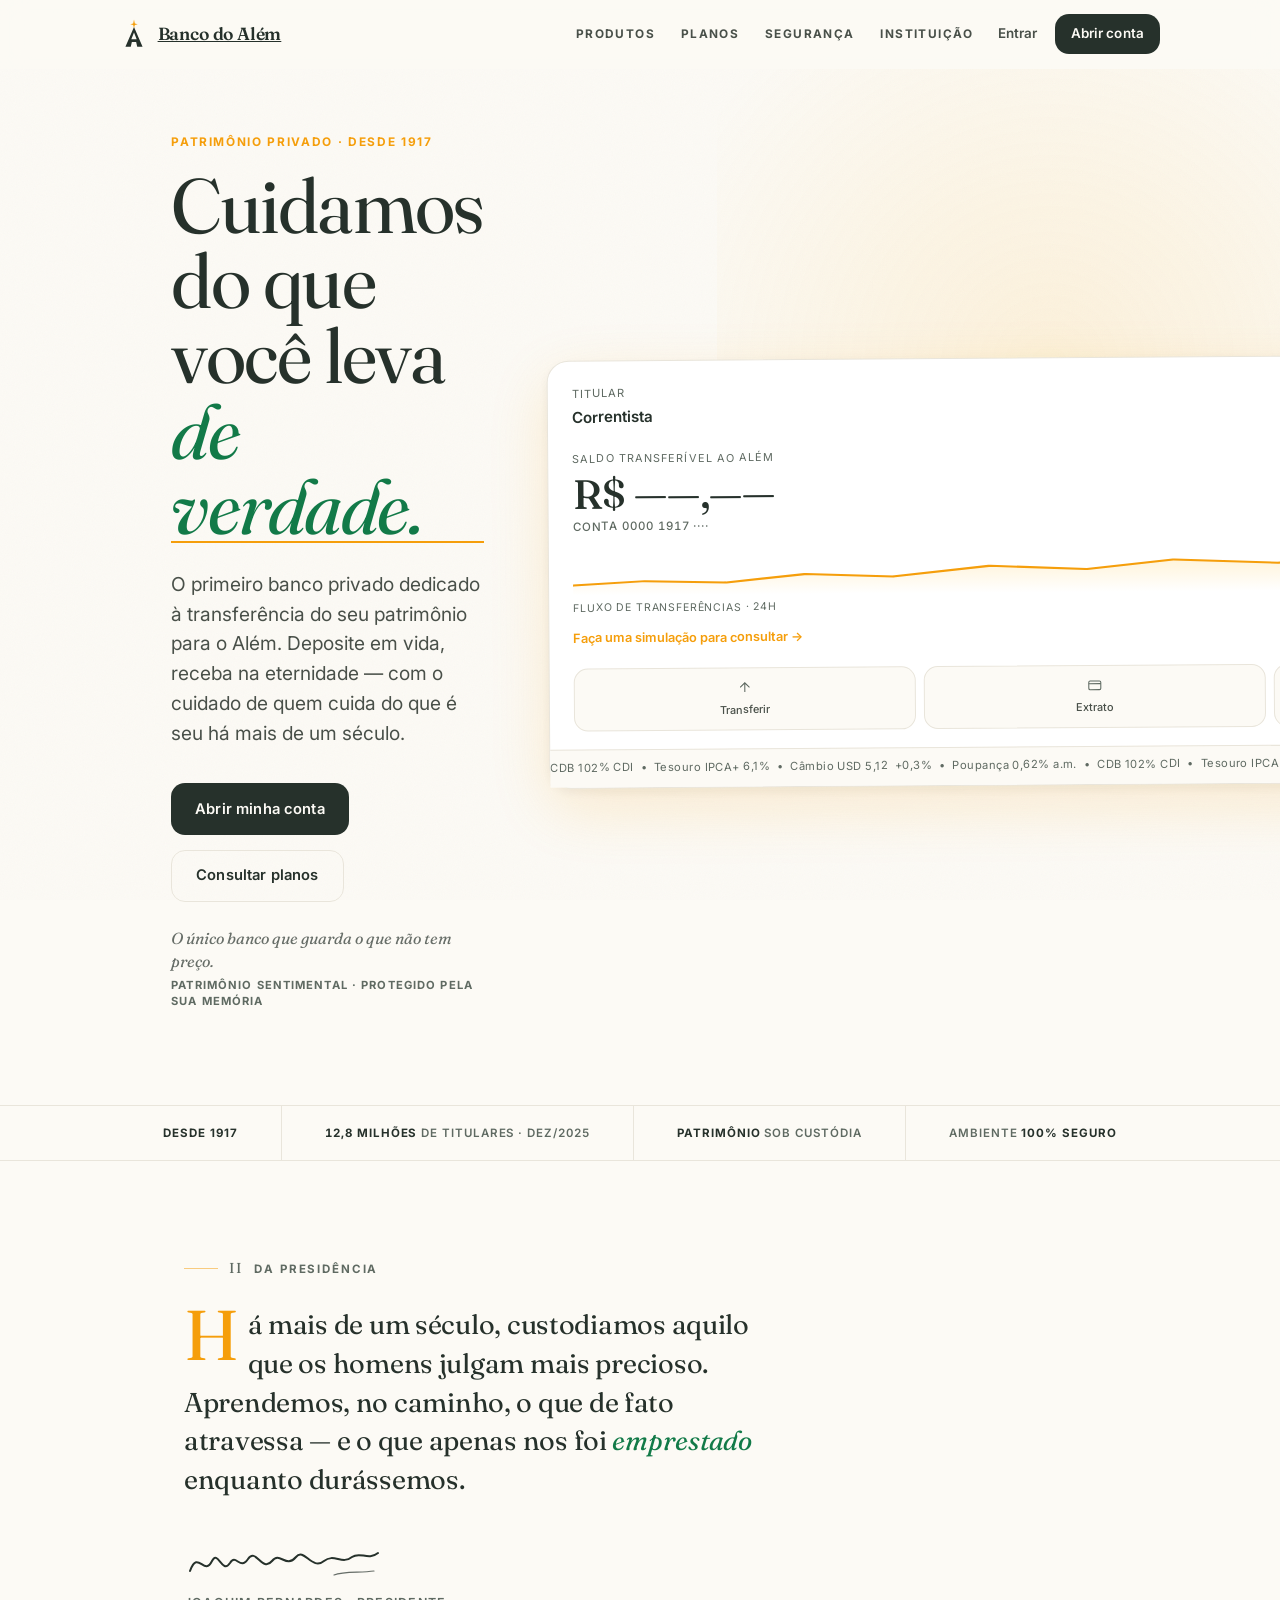
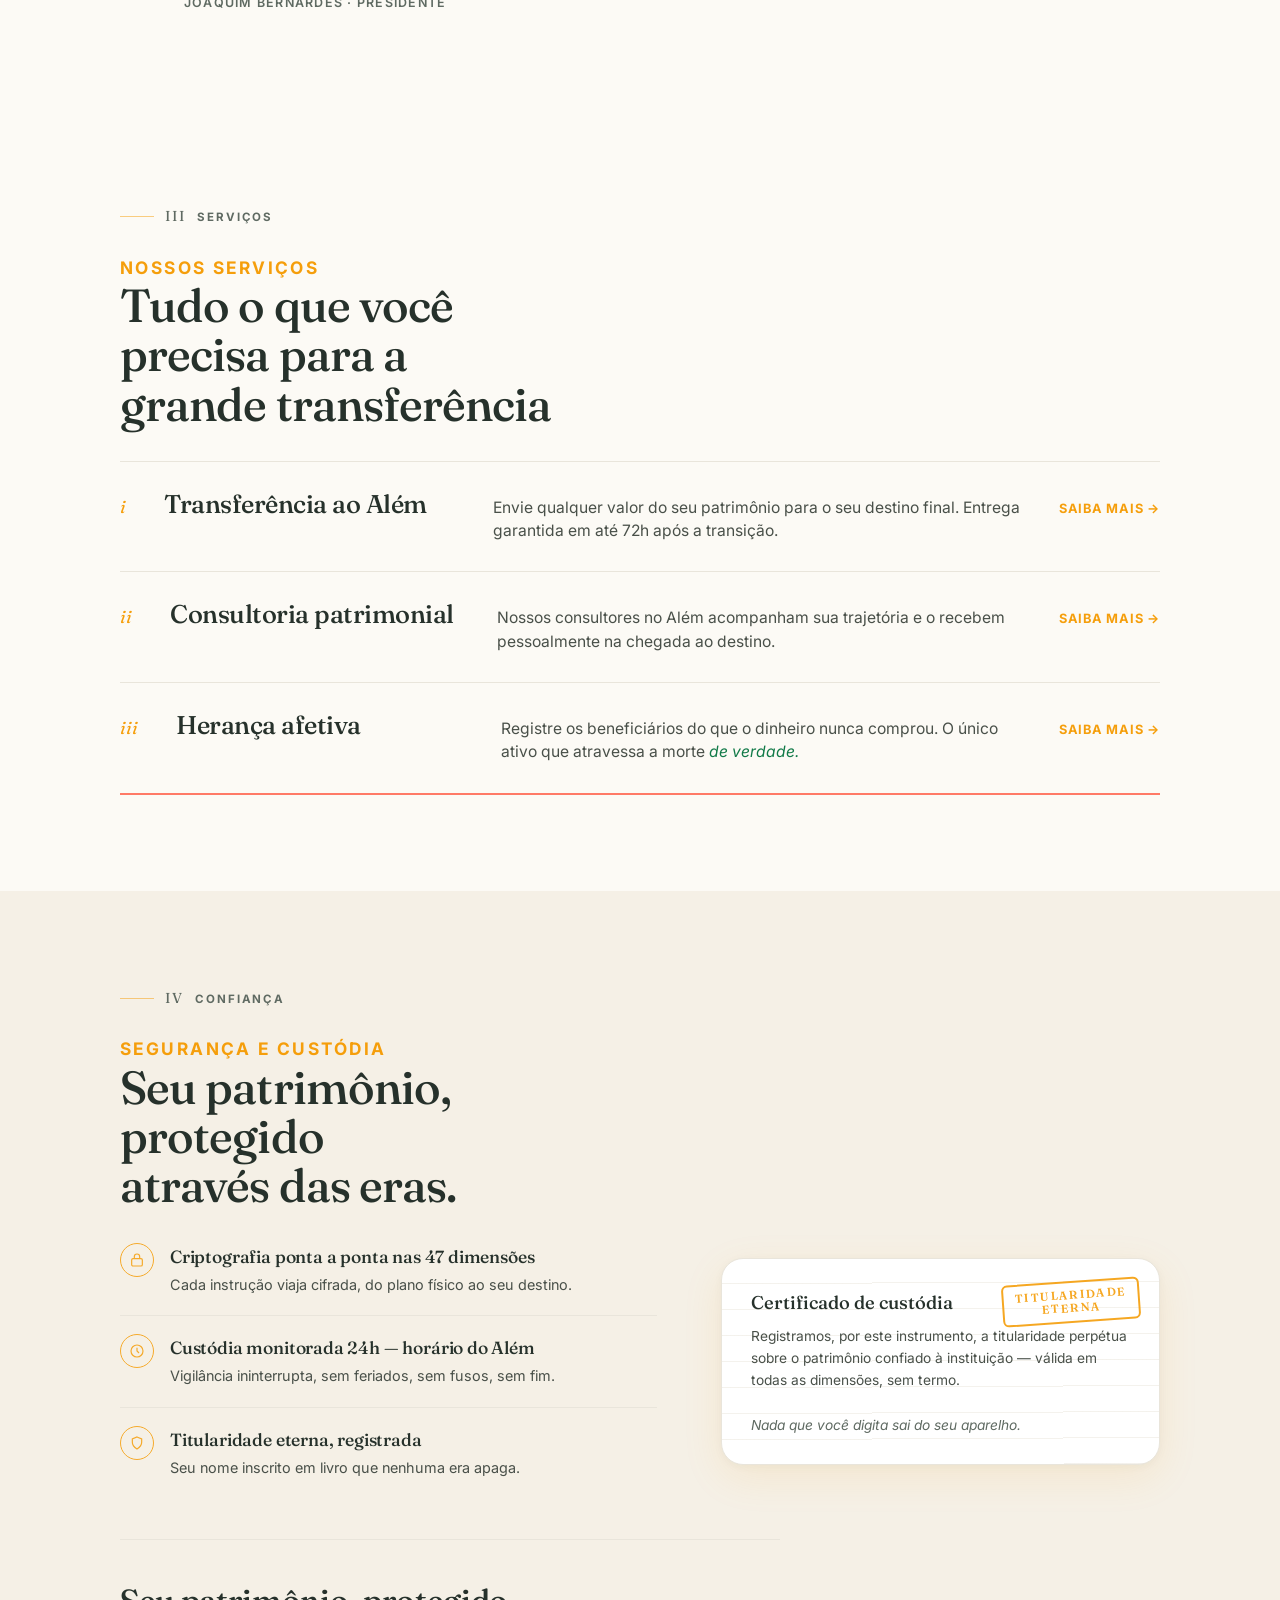
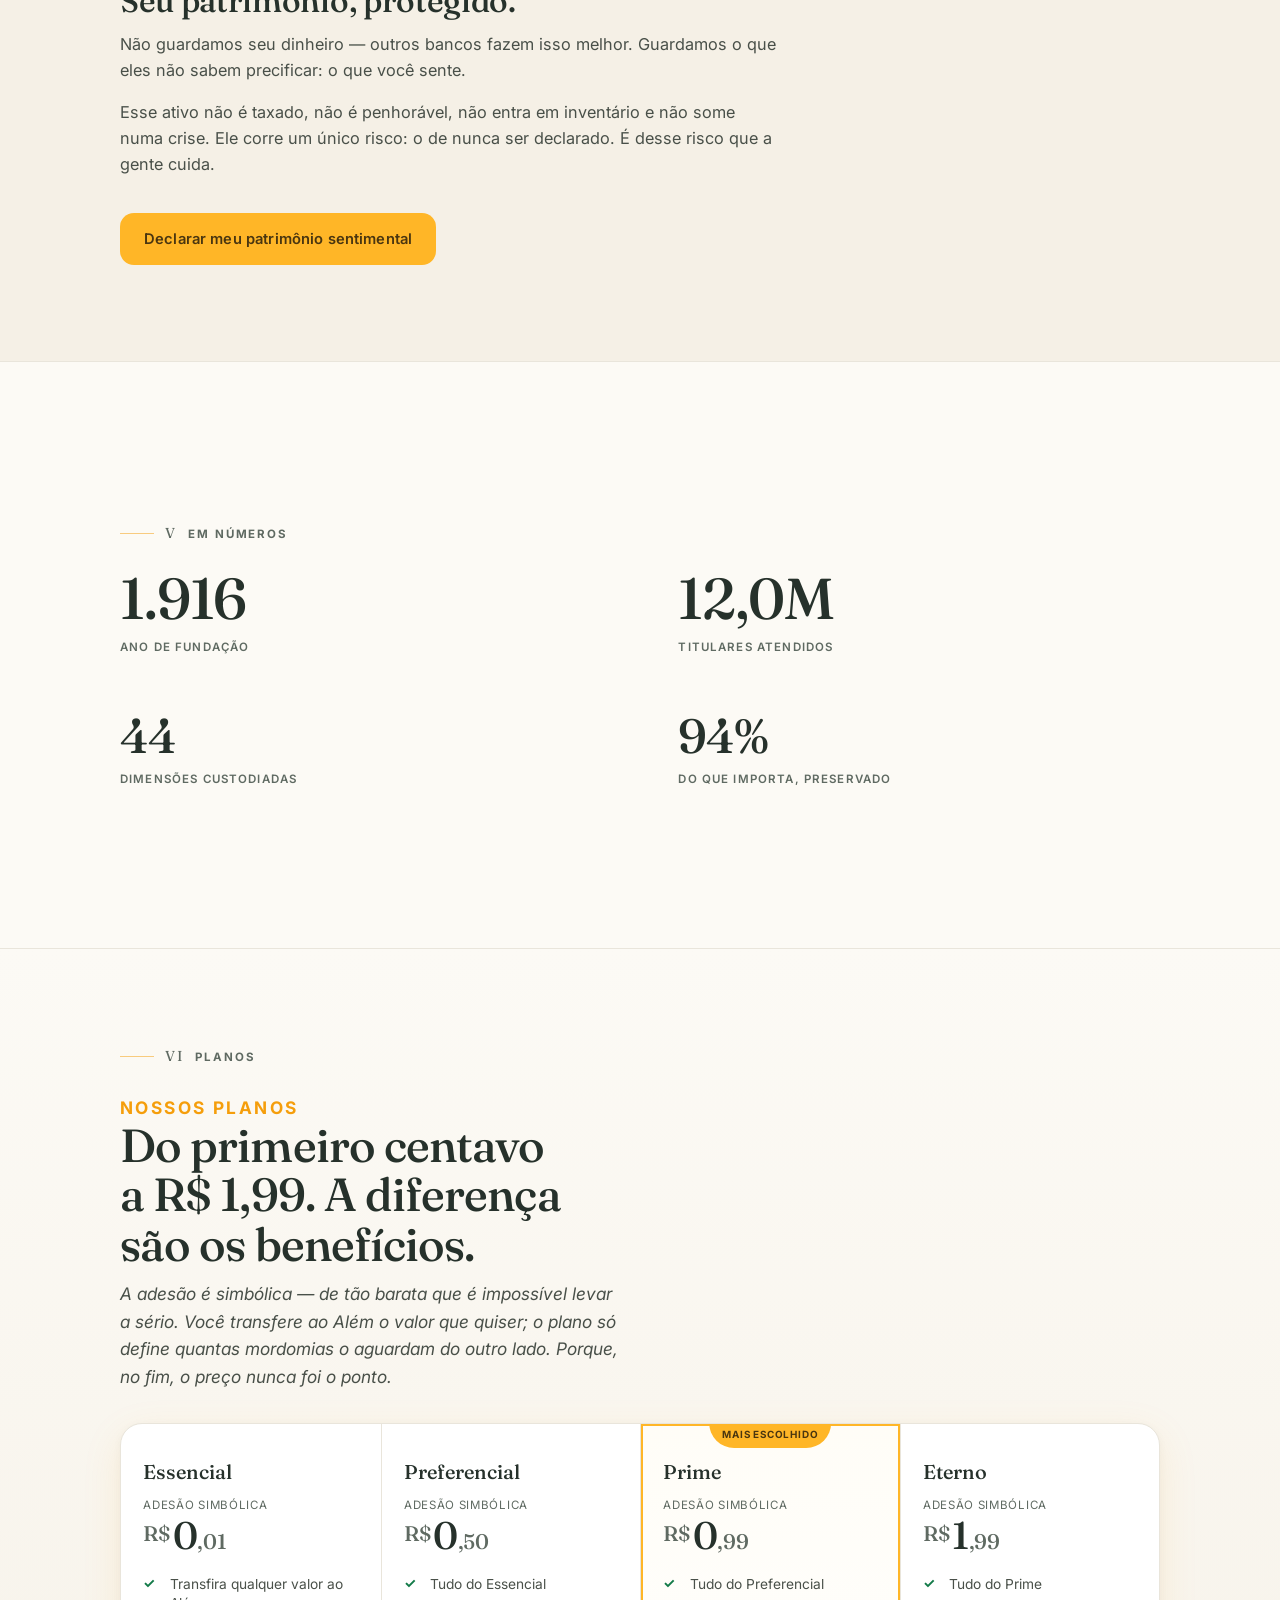
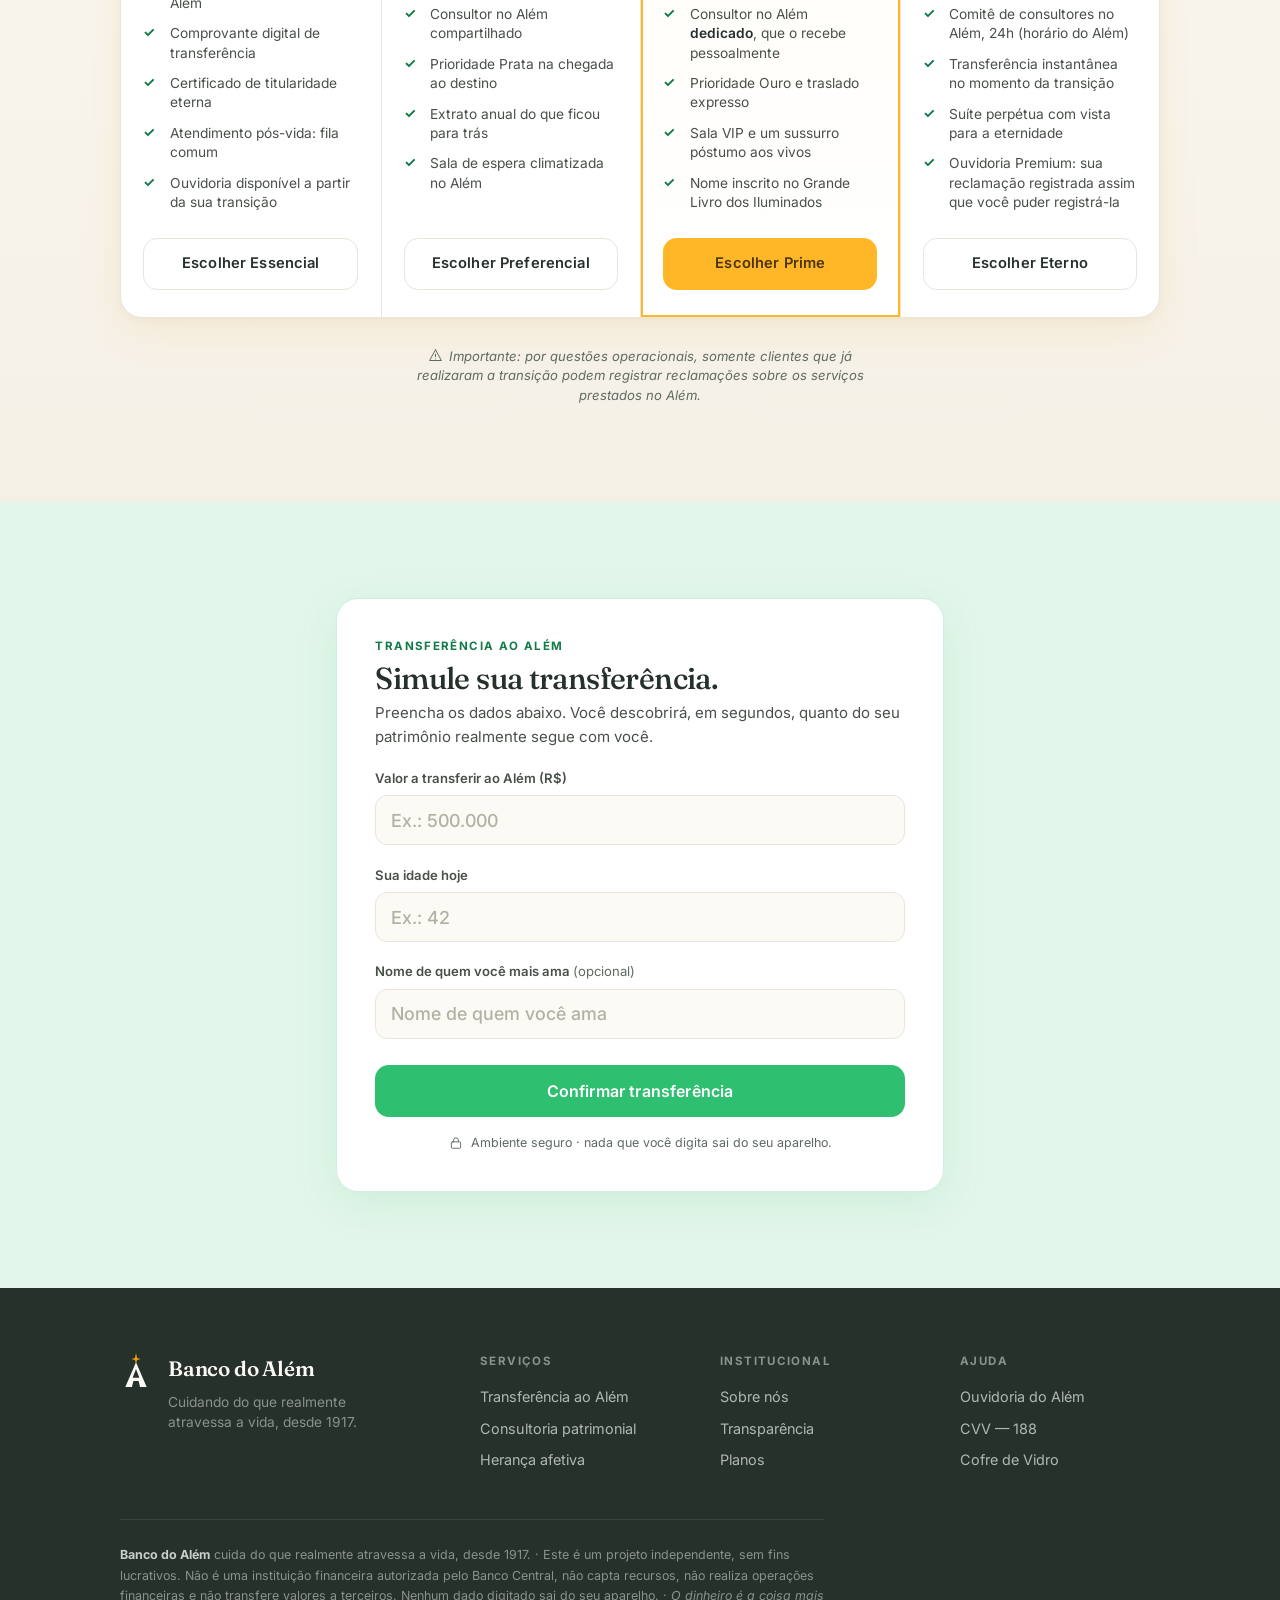
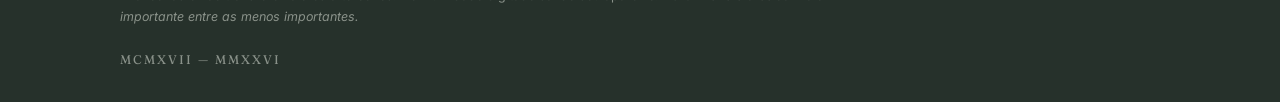
==== commit 5dbc5dae: "Confianca: remove os campos de telefone/e-mail (sem base de dados) Preocupacao do Felipe: pedir o nu" ====
--- a/index.html
+++ b/index.html
@@ -455,8 +455,10 @@
   #carta-ov .ctoast{font-size:.9rem;color:var(--vida-profundo);font-weight:600;text-align:center;min-height:1.4em;margin:.6rem 0 0;opacity:0;transition:opacity .3s}
   #carta-ov .ctoast.show{opacity:1}
   /* ---- destinatário opcional (pré-preenchimento discreto) ---- */
-  #carta-ov .cdest{margin:0 0 1.1rem;padding:1.1rem 1.2rem;border:1px solid var(--linha);border-radius:var(--rb);background:rgba(252,250,245,.6)}
-  #carta-ov .cdest .clab{margin-bottom:.4rem}
+  #carta-ov .cdest{margin:0 0 1.1rem;padding:1rem 1.15rem;border:1px solid #BEE6CE;border-radius:var(--rb);background:var(--vida-fundo)}
+  #carta-ov .cdest-note{display:flex;gap:.6rem;align-items:flex-start;margin:0;font-size:.9rem;line-height:1.5;color:var(--tinta)}
+  #carta-ov .cdest-note svg{flex:0 0 auto;margin-top:1px}
+  #carta-ov .cdest-note strong{font-weight:600}
   /* ---- botões de envio (empilhados, toque 48px) ---- */
   #carta-ov .csend{display:flex;flex-direction:column;gap:.75rem;margin:0 0 1rem}
   #carta-ov .csend .btn{width:100%;min-height:48px}
@@ -1524,11 +1526,7 @@
       +'</div></div>'
       +'<h2 class="ctitle sr-only" id="carta-title">Entregar sua declaração</h2>'
       +'<div class="cdest">'
-      +'<label class="clab" for="c-wa-num">WhatsApp de '+benef+' <span style="font-weight:400;text-transform:none;letter-spacing:0">(opcional)</span></label>'
-      +'<input class="cin" id="c-wa-num" type="tel" inputmode="tel" placeholder="(DDD) 9 0000-0000" autocomplete="off">'
-      +'<label class="clab" for="c-mail-to" style="margin-top:1rem">E-mail de '+benef+' <span style="font-weight:400;text-transform:none;letter-spacing:0">(opcional)</span></label>'
-      +'<input class="cin" id="c-mail-to" type="email" inputmode="email" placeholder="nome@exemplo.com" autocomplete="off">'
-      +'<p class="chint" style="margin-bottom:0">Se preencher, já abrimos na conversa certa — é só revisar e enviar. Nada disso sai do seu aparelho.</p>'
+      +'<p class="cdest-note"><svg width="18" height="18" viewBox="0 0 24 24" fill="none" stroke="#127A48" stroke-width="1.8" stroke-linecap="round" stroke-linejoin="round" aria-hidden="true"><rect x="4" y="10.5" width="16" height="9.5" rx="2"/><path d="M8 10.5V7a4 4 0 0 1 8 0v3.5"/></svg><span>A gente <strong>n&atilde;o pede o n&uacute;mero nem o e-mail de ningu&eacute;m.</strong> Voc&ecirc; toca no bot&atilde;o, o seu WhatsApp (ou e-mail) abre com a carta j&aacute; escrita, e voc&ecirc; escolhe a pessoa ali dentro. A mensagem vai <strong>de voc&ecirc;, direto</strong> &mdash; sem passar por n&oacute;s, sem base de dados, sem guardar nada.</span></p>'
       +'</div>'
       +'<div class="csend">'
       +'<button class="btn btn-vida" id="c-wa" type="button" aria-label="Enviar pelo WhatsApp"><svg viewBox="0 0 24 24" fill="currentColor" aria-hidden="true"><path d="M12 2a10 10 0 0 0-8.7 15l-1.3 4.7 4.8-1.3A10 10 0 1 0 12 2Zm5.8 14.3c-.2.7-1.4 1.3-2 1.4-.5.1-1.2.1-1.9-.1-.4-.1-1-.3-1.8-.6-3-1.3-5-4.4-5.2-4.6-.1-.2-1.2-1.6-1.2-3s.7-2.1 1-2.4c.2-.3.5-.4.7-.4h.5c.2 0 .4 0 .6.5l.8 2c.1.2.1.4 0 .5l-.4.6-.3.3c-.2.2-.3.3-.1.6.2.3.9 1.4 1.9 2.3 1.3 1.1 2.3 1.5 2.6 1.6.3.1.5.1.7-.1l.8-1c.2-.3.4-.2.6-.1l2 1c.3.1.5.2.5.4.1.2.1.9-.1 1.6Z"/></svg>Enviar pelo WhatsApp</button>'
@@ -1541,25 +1539,14 @@
     mount(s);
     cAnnounce('Sua declaração está pronta para entregar.');
     var toast=s.querySelector('#c-toast');
-    var waNumEl=s.querySelector('#c-wa-num'),mailToEl=s.querySelector('#c-mail-to');
     function markSent(){cState.sent=true;}
-    /* normaliza número BR: só dígitos; 10/11 dígitos (DDD sem país) recebem 55 */
-    function waNumber(raw){
-      var d=(raw||'').replace(/\D/g,'');
-      if(!d)return '';
-      if(d.length===10||d.length===11)return '55'+d;
-      return d;
-    }
     s.querySelector('#c-wa').addEventListener('click',function(){
       markSent();
-      var num=waNumber(waNumEl?waNumEl.value:'');
-      var base=num?('https://wa.me/'+num+'?text='):'https://wa.me/?text=';
-      window.open(base+encodeURIComponent(letterForSend()),'_blank','noopener');
+      window.open('https://wa.me/?text='+encodeURIComponent(letterForSend()),'_blank','noopener');
     });
     s.querySelector('#c-mail').addEventListener('click',function(){
       markSent();
-      var to=(mailToEl?mailToEl.value:'').trim();
-      window.location.href='mailto:'+to+'?subject='+encodeURIComponent('Uma coisa que eu precisava te dizer')+'&body='+encodeURIComponent(letterForSend());
+      window.location.href='mailto:?subject='+encodeURIComponent('Uma coisa que eu precisava te dizer')+'&body='+encodeURIComponent(letterForSend());
     });
     s.querySelector('#c-copy').addEventListener('click',function(){
       copyText(letterForSend(),function(ok){
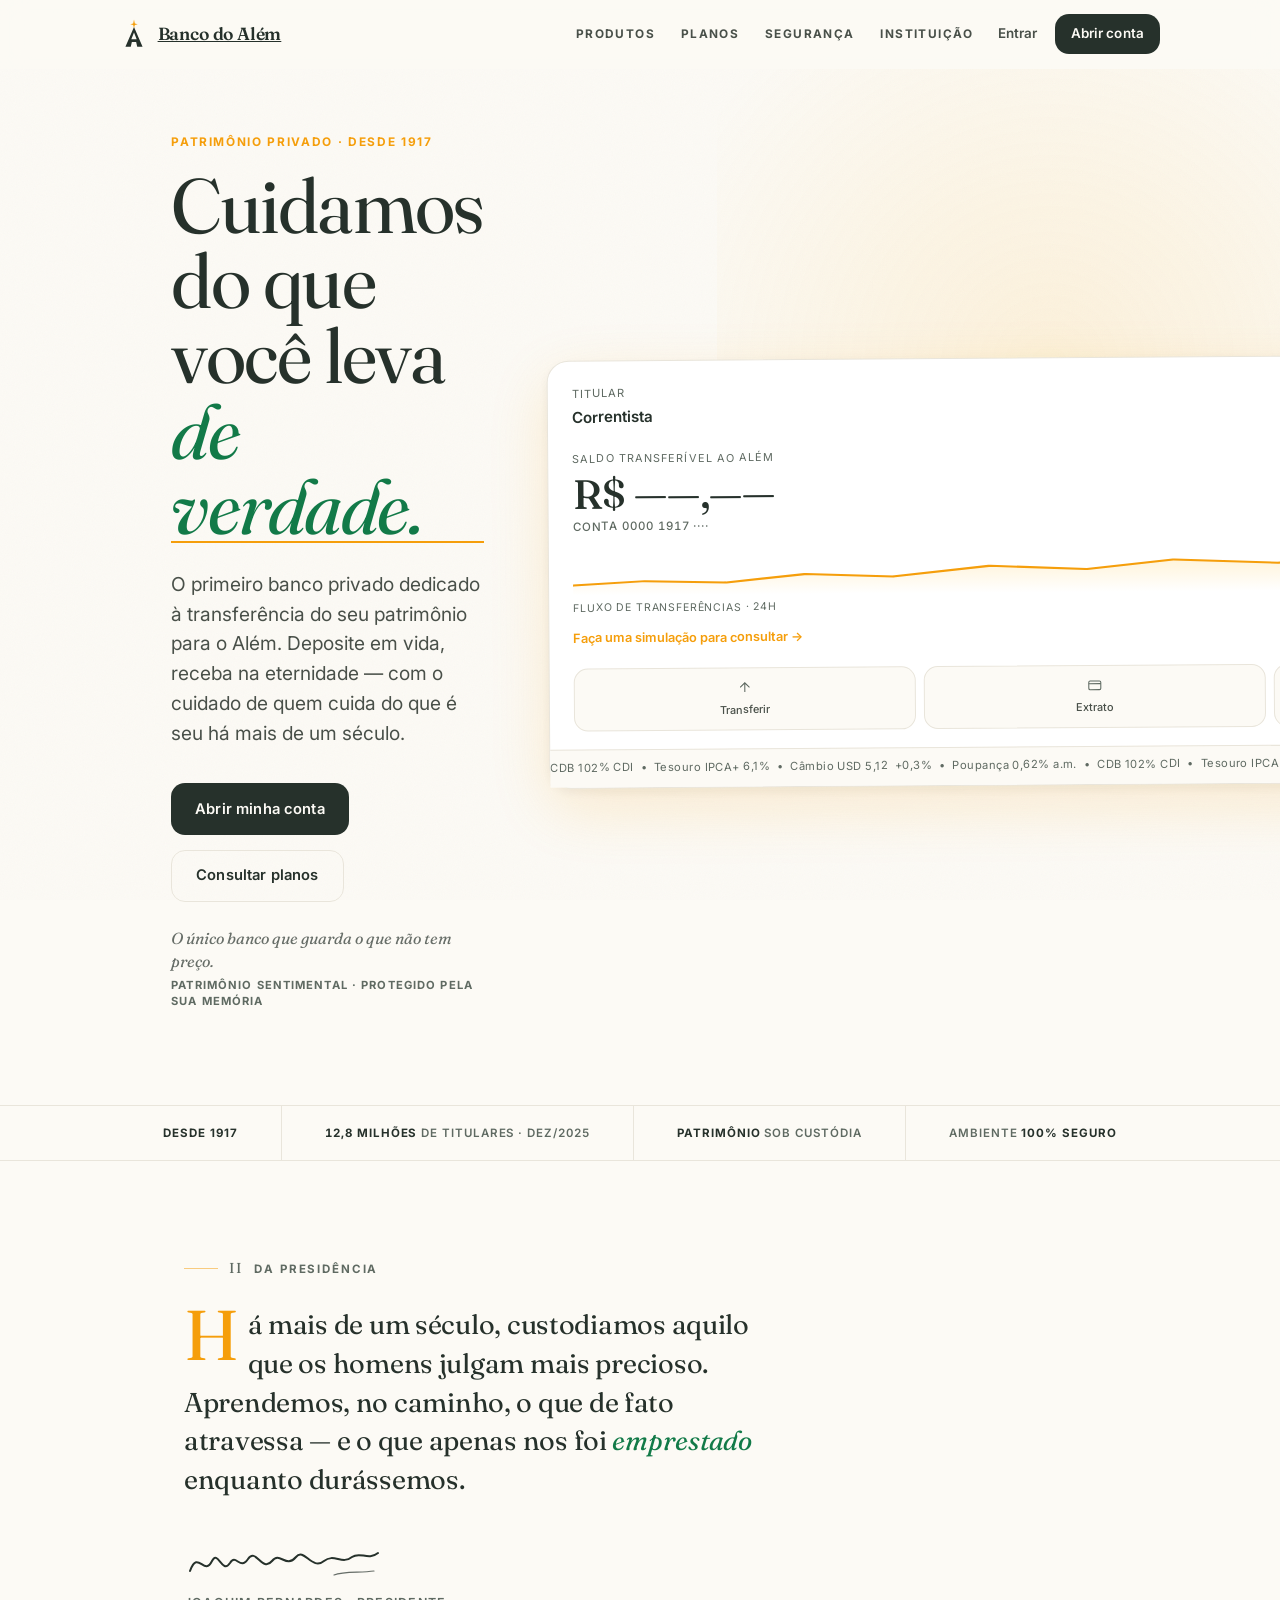
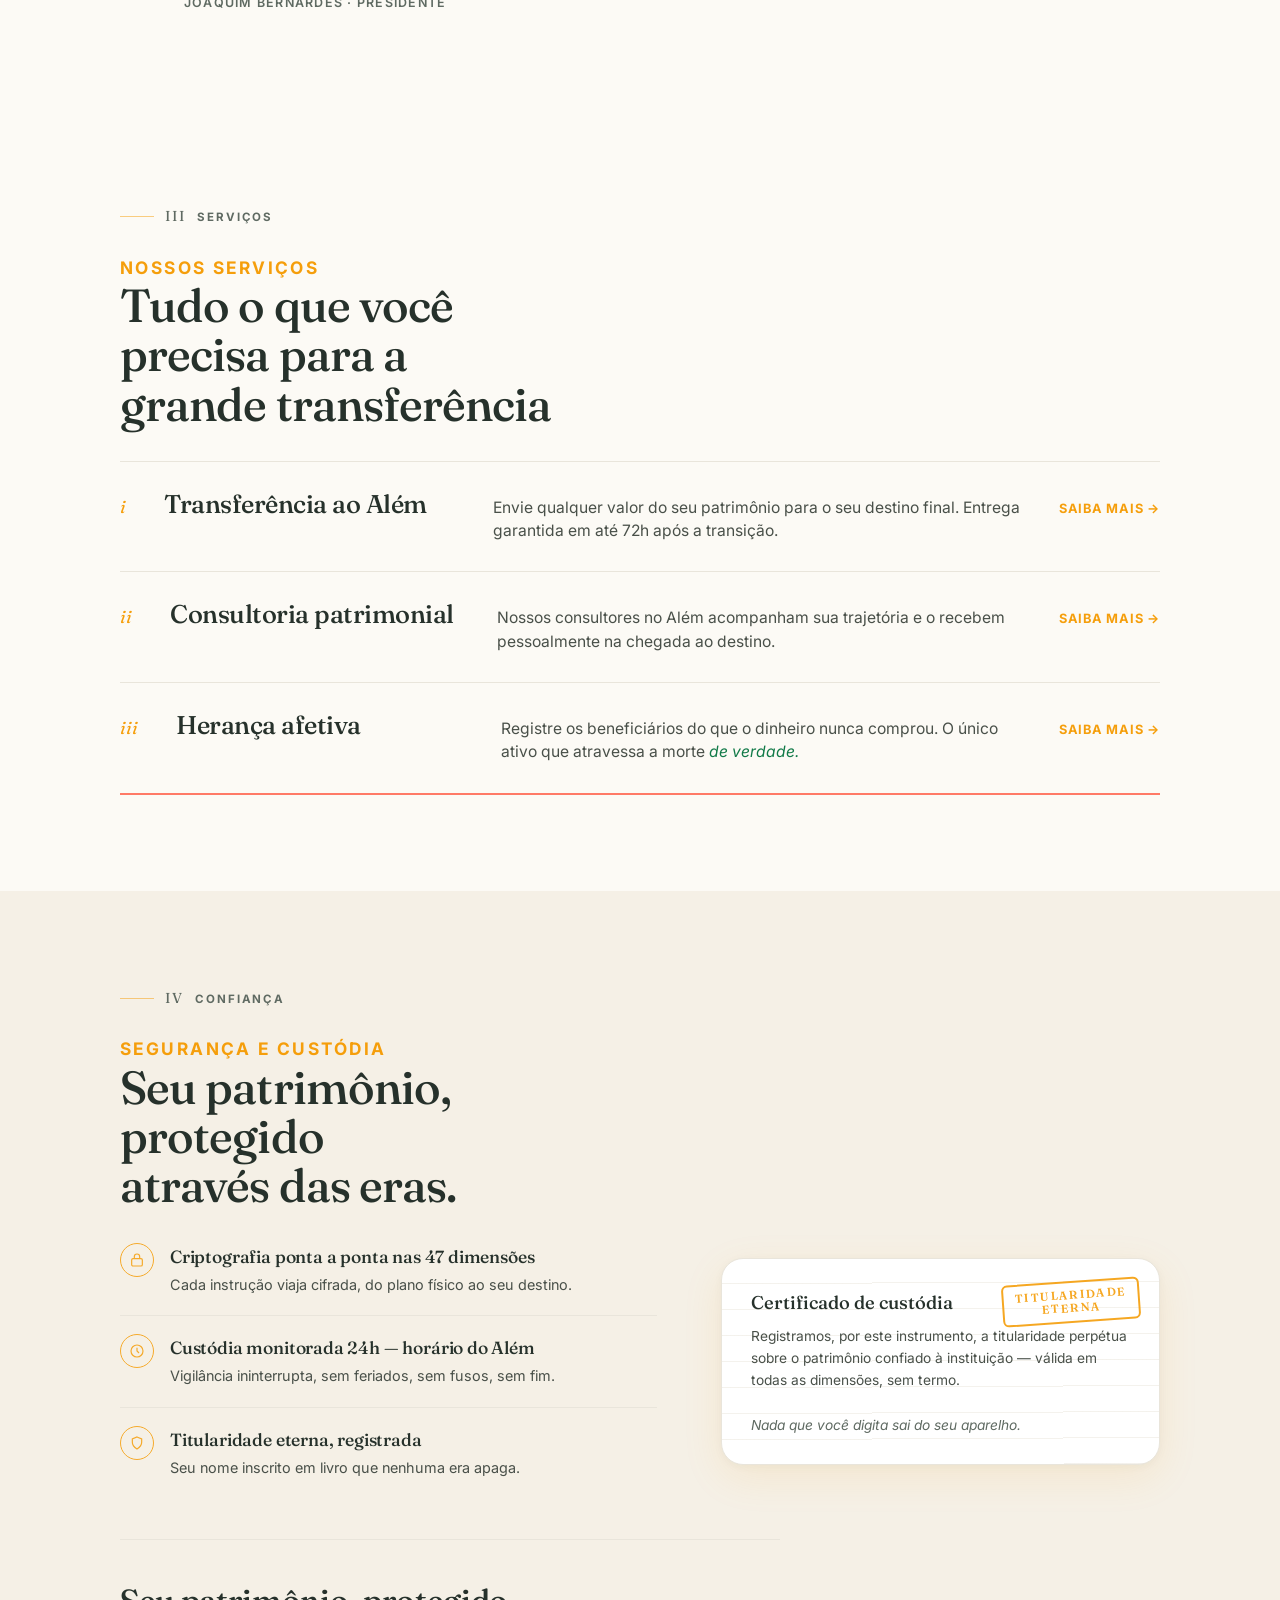
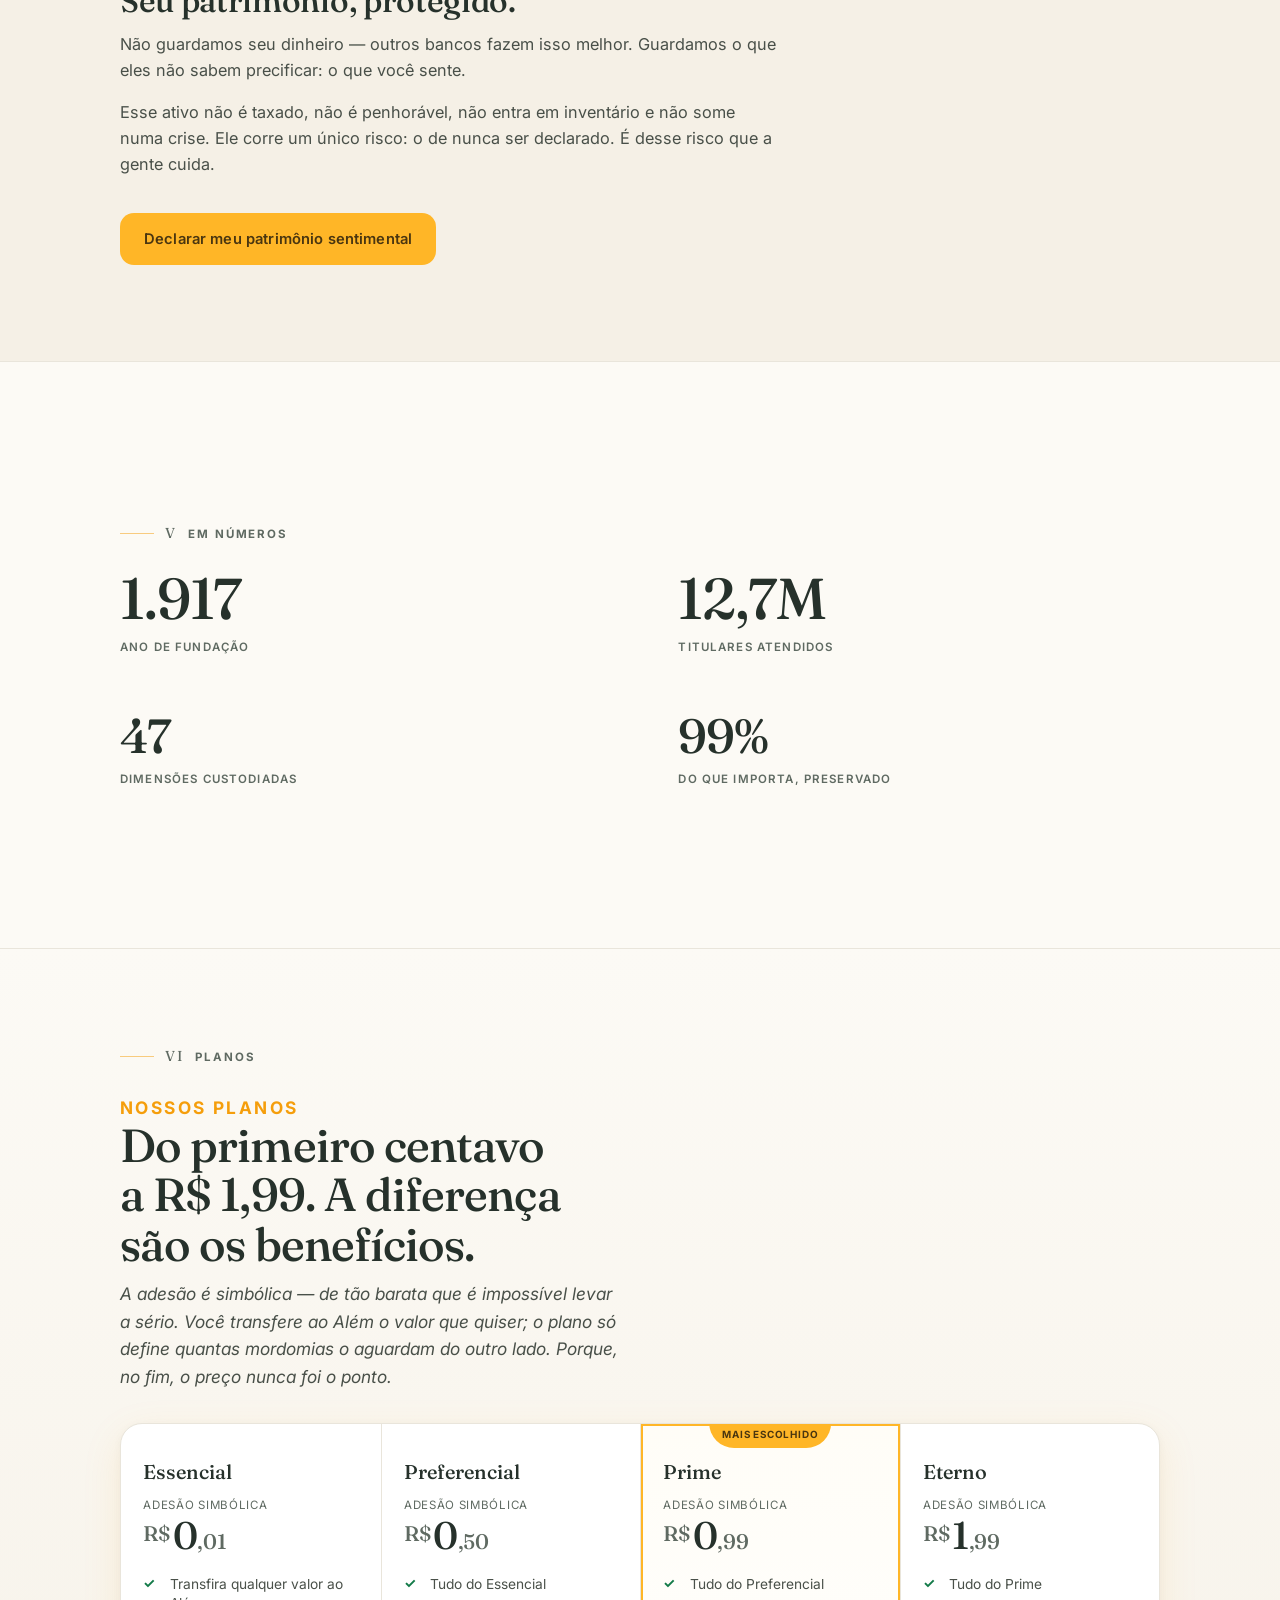
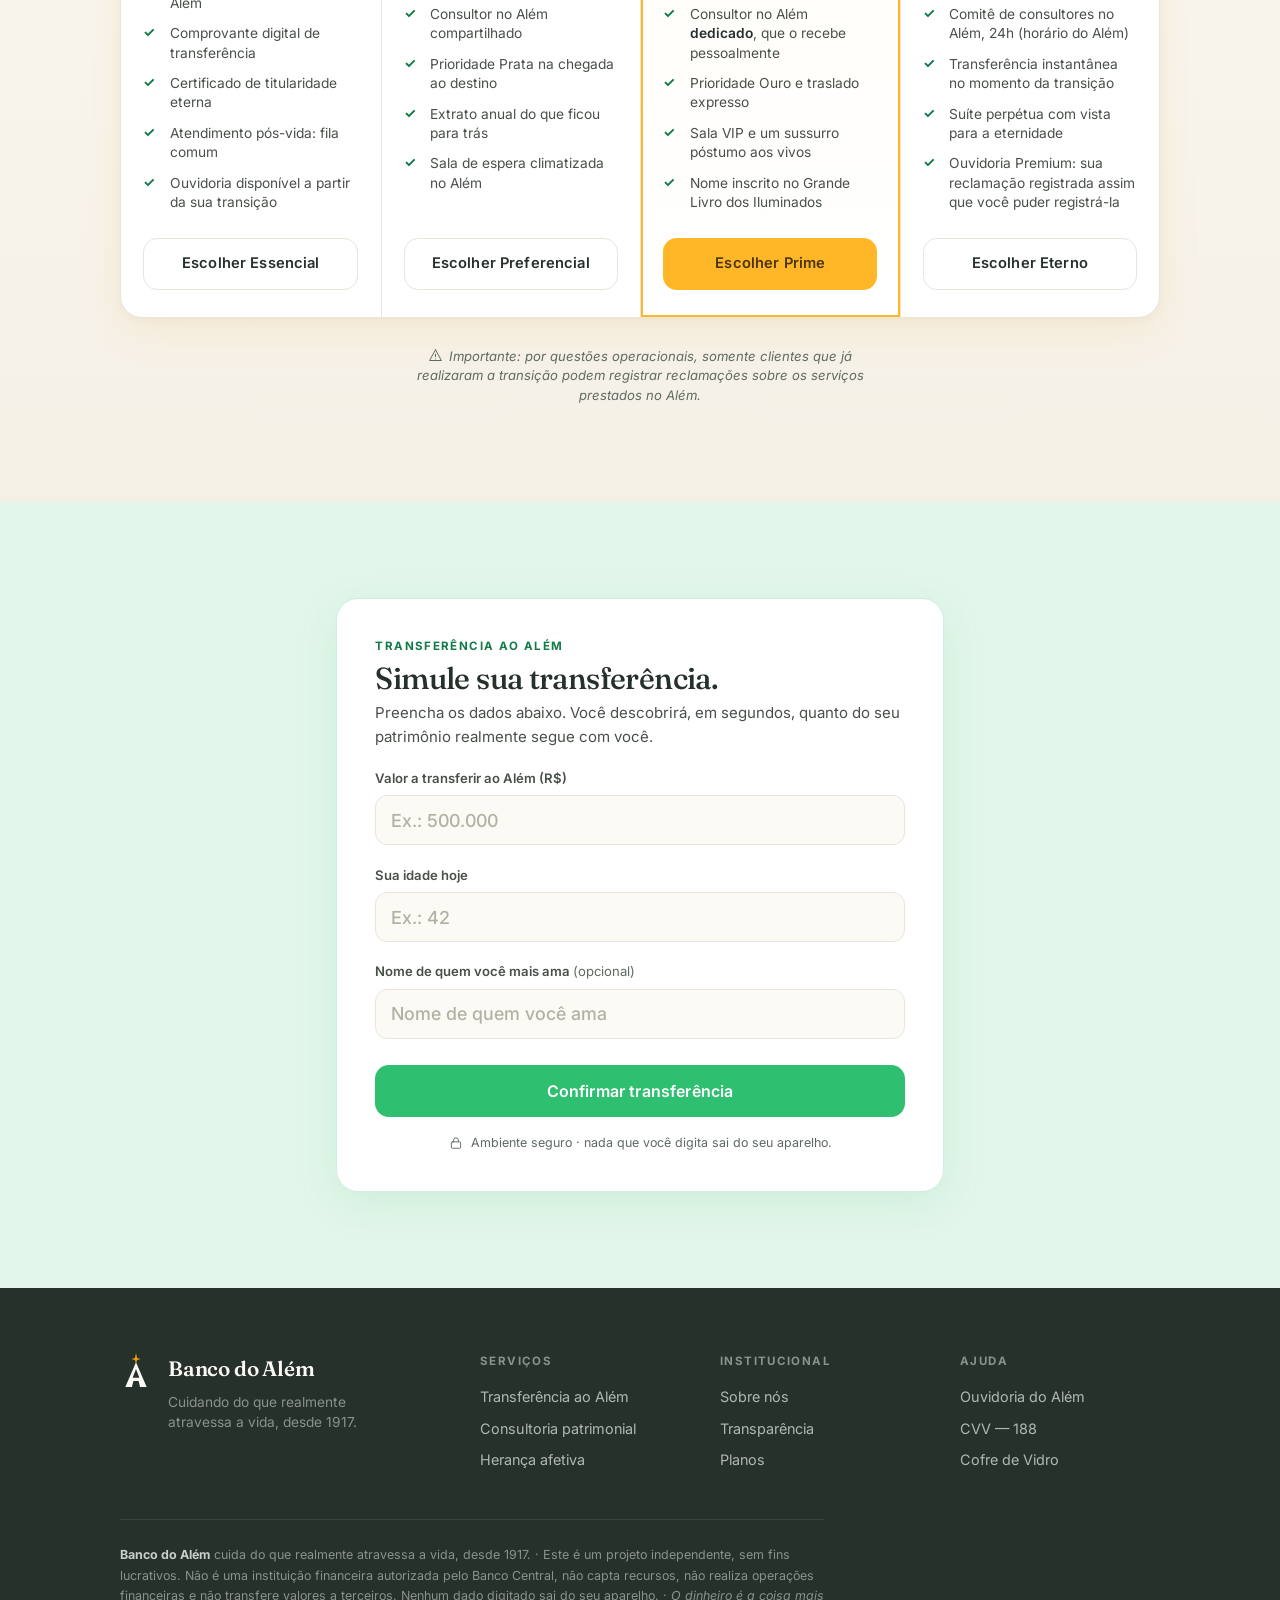
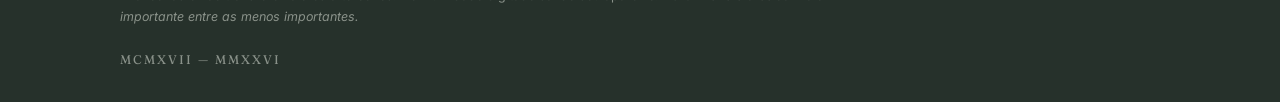
==== commit 0d35b687: "Cartas dinamicas (variacao) + adaptador de IA opcional e seguro Fim das frases hardcode: cada carta " ====
--- a/index.html
+++ b/index.html
@@ -921,6 +921,7 @@
     </footer>
   </div>
 
+<script>if(/^(localhost|127\.0\.0\.1|\[::1\])$/.test(location.hostname)){var _s=document.createElement('script');_s.src='ai-config.local.js';_s.onerror=function(){};document.head.appendChild(_s);}</script>
 <script>
 (function(){
   "use strict";
@@ -1248,7 +1249,7 @@
        imune ao 'reduce' global que o skipBtn da revelação torna permanente */
     cReduce=matchMedia('(prefers-reduced-motion:reduce)').matches;
     cLastFocus=opts.trigEl||document.activeElement;
-    cState={trigger:(OPEN_LINES[trigger]?trigger:'B'),answers:{},nome:opts.nome||'',rel:'',relOther:'',assinou:'',sent:false};
+    cState={trigger:(OPEN_LINES[trigger]?trigger:'B'),answers:{},nome:opts.nome||'',rel:'',relOther:'',assinou:'',sent:false,seed:Math.floor(Math.random()*1e9)};
     cOv.classList.add('on');cOv.scrollTop=0;
     document.body.style.overflow='hidden';
     /* inertiza o fundo (espelha o menu mobile): leitor de tela/Tab não vazam.
@@ -1420,15 +1421,63 @@
     if(first!==lower && !/^[A-ZÁÀÂÃÉÊÍÓÔÕÚÇ]{2}/.test(a)){a=lower+a.slice(1);}
     return conn+' '+a;
   }
-  var CONNECTORS={
-    aberturaA:'Sentei pra te escrever uma coisa que eu já devia ter dito faz tempo.',
-    aberturaB:'Não sou muito de dizer essas coisas, então resolvi escrever.',
-    cena:'Sempre que penso em você, volto pra um lugar:',
-    divida:'E tem uma coisa que eu nunca te agradeci direito:',
-    espelho:'Se tem uma coisa que eu queria que você soubesse, é essa:',
-    fecho:'Então deixa eu dizer, agora, sem rodeio:'
+  /* Bancos de variação: cada carta sai única (nada de frase hardcode).
+     A escolha é semeada por sessão (cState.seed) — estável na sessão, diferente a cada pessoa. */
+  var BANKS={
+    aberturaP:[
+      'Sentei pra te escrever uma coisa que eu já devia ter dito faz tempo.',
+      'Faz tempo que eu queria te dizer isto, e nunca achava a hora. Achei agora.',
+      'Tem coisas que a gente adia a vida inteira. Esta eu não vou adiar mais.',
+      'Parei tudo pra te dizer o que eu sinto e quase nunca falo em voz alta.',
+      'Você merece ouvir isto, e eu merecia ter dito antes. Então vai agora.'
+    ],
+    aberturaD:[
+      'Não sou muito de dizer essas coisas, então resolvi escrever.',
+      'Isso vai soar estranho vindo de mim, que quase nunca falo assim. Mas é verdade.',
+      'A gente não costuma falar dessas coisas, né? Hoje eu quis quebrar essa.'
+    ],
+    cena:[
+      'Sempre que penso em você, volto pra um lugar:',
+      'Tem uma lembrança que mora em mim quando lembro de você:',
+      'Se eu fecho os olhos e penso na gente, aparece isto:',
+      'Uma cena não sai da minha cabeça quando o assunto é você:'
+    ],
+    divida:[
+      'E tem uma coisa que eu nunca te agradeci direito:',
+      'Tem um obrigado que ficou preso na minha garganta esse tempo todo:',
+      'Nunca te disse isto em voz alta, e devia ter dito mil vezes:',
+      'Se eu pudesse quitar uma dívida, seria esta:'
+    ],
+    espelho:[
+      'Se tem uma coisa que eu queria que você soubesse, é essa:',
+      'Tem algo que você não acredita sobre si, e eu preciso que acredite:',
+      'Queria que você se enxergasse como eu te enxergo:',
+      'Se você pudesse ver o que eu vejo em você, veria isto:'
+    ],
+    fecho:[
+      'Então deixa eu dizer, agora, sem rodeio:',
+      'Então vai, sem meia palavra:',
+      'E é isto, do fundo do peito:',
+      'Então fica registrado, pra você nunca duvidar:'
+    ]
   };
+  function pick(arr,salt){if(!arr||!arr.length)return '';var s=(cState&&cState.seed)||0;return arr[((s+salt*97)%arr.length+arr.length)%arr.length];}
   var FECHO_FIXO='Não é dinheiro. Mas é o que eu tenho de mais valioso.\nE é seu.';
+
+  /* Adaptador de IA — OPCIONAL. Só liga se existir chave em window.__ALEM_AI
+     (definida em ai-config.local.js, gitignorado, carregado só em localhost).
+     Em produção a chave NUNCA fica aqui: fica num backend. Fallback sempre disponível. */
+  var alemAI={
+    on:function(){return !!(window.__ALEM_AI && window.__ALEM_AI.key);},
+    write:function(system,user){
+      var c=window.__ALEM_AI||{}, model=c.model||'gemini-2.5-flash';
+      var url='https://generativelanguage.googleapis.com/v1beta/models/'+model+':generateContent?key='+encodeURIComponent(c.key);
+      var ctrl=new AbortController(), to=setTimeout(function(){ctrl.abort();},12000);
+      return fetch(url,{method:'POST',headers:{'Content-Type':'application/json'},signal:ctrl.signal,body:JSON.stringify({system_instruction:{parts:[{text:system}]},contents:[{role:'user',parts:[{text:user}]}],generationConfig:{temperature:1.05,maxOutputTokens:900}})})
+        .then(function(r){clearTimeout(to);if(!r.ok)throw new Error('IA '+r.status);return r.json();})
+        .then(function(j){var t=j&&j.candidates&&j.candidates[0]&&j.candidates[0].content&&j.candidates[0].content.parts&&j.candidates[0].content.parts[0]&&j.candidates[0].content.parts[0].text;if(!t)throw new Error('IA vazia');return t.trim();});
+    }
+  };
 
   function buildLetterText(bare){
     var a=cState.answers;
@@ -1437,7 +1486,7 @@
     if(!has){
       /* sem nenhuma resposta: carta mínima honesta */
       var min=[];
-      if(!bare){min.push(vocative()+',');min.push(CONNECTORS.aberturaA);}
+      if(!bare){min.push(vocative()+',');min.push(pick(BANKS.aberturaP,2));}
       min.push(FECHO_FIXO);
       min.push(signatureBlock());
       return min.join('\n\n');
@@ -1453,11 +1502,11 @@
       return parts.join('\n\n');
     }
     parts.push(vocative()+',');
-    parts.push(isDistante()?CONNECTORS.aberturaB:CONNECTORS.aberturaA);
-    if(a.cena)parts.push(joinAfterColon(CONNECTORS.cena,a.cena));
-    if(a.divida)parts.push(joinAfterColon(CONNECTORS.divida,a.divida));
-    if(a.espelho)parts.push(joinAfterColon(CONNECTORS.espelho,a.espelho));
-    if(a.frase)parts.push(joinAfterColon(CONNECTORS.fecho,a.frase));
+    parts.push(isDistante()?pick(BANKS.aberturaD,1):pick(BANKS.aberturaP,2));
+    if(a.cena)parts.push(joinAfterColon(pick(BANKS.cena,3),a.cena));
+    if(a.divida)parts.push(joinAfterColon(pick(BANKS.divida,4),a.divida));
+    if(a.espelho)parts.push(joinAfterColon(pick(BANKS.espelho,5),a.espelho));
+    if(a.frase)parts.push(joinAfterColon(pick(BANKS.fecho,6),a.frase));
     parts.push(FECHO_FIXO);
     parts.push(signatureBlock());
     return parts.join('\n\n');
@@ -1493,6 +1542,22 @@
     cLetterEl.value=buildLetterText(false);
     autoGrow(cLetterEl);
     cAnnounce('Sua declaração está pronta. Leia e edite se quiser.');
+    if(alemAI.on()){
+      var _row=s.querySelector('.cactions .row');
+      var aiBtn=document.createElement('button');
+      aiBtn.type='button';aiBtn.className='btn btn-ghost';aiBtn.id='c-ai';aiBtn.textContent='Deixar mais pessoal';
+      _row.appendChild(aiBtn);
+      var aiNote=document.createElement('p');aiNote.className='chint';aiNote.style.margin='.5rem 0 0';
+      aiNote.textContent='Usa a IA que você configurou (local). Sua carta é enviada só para esse modelo.';
+      _row.parentNode.insertBefore(aiNote,_row.nextSibling);
+      aiBtn.addEventListener('click',function(){
+        var old=aiBtn.textContent;aiBtn.disabled=true;aiBtn.textContent='Escrevendo…';
+        var sys='Você é um escritor sensível. Reescreva a carta a seguir em português do Brasil, tornando-a mais fluida, calorosa e única, mantendo TODOS os fatos, nomes e lembranças que a pessoa trouxe, sem inventar nada novo, sem clichê de cartão, sem exagero. Preserve o fecho e a assinatura. Devolva só a carta.';
+        alemAI.write(sys,buildLetterText(cBareMode)).then(function(txt){
+          cLetterEl.value=txt;cLetterEl.dataset.touched='1';autoGrow(cLetterEl);aiBtn.textContent='Reescrever de novo';aiBtn.disabled=false;
+        }).catch(function(){aiBtn.textContent=old;aiBtn.disabled=false;cAnnounce('Não consegui falar com a IA agora — sua carta continua aqui, intacta.');});
+      });
+    }
     var signIn=s.querySelector('#c-sign');
     signIn.addEventListener('input',function(){
       var prev=cState.assinou;cState.assinou=signIn.value;
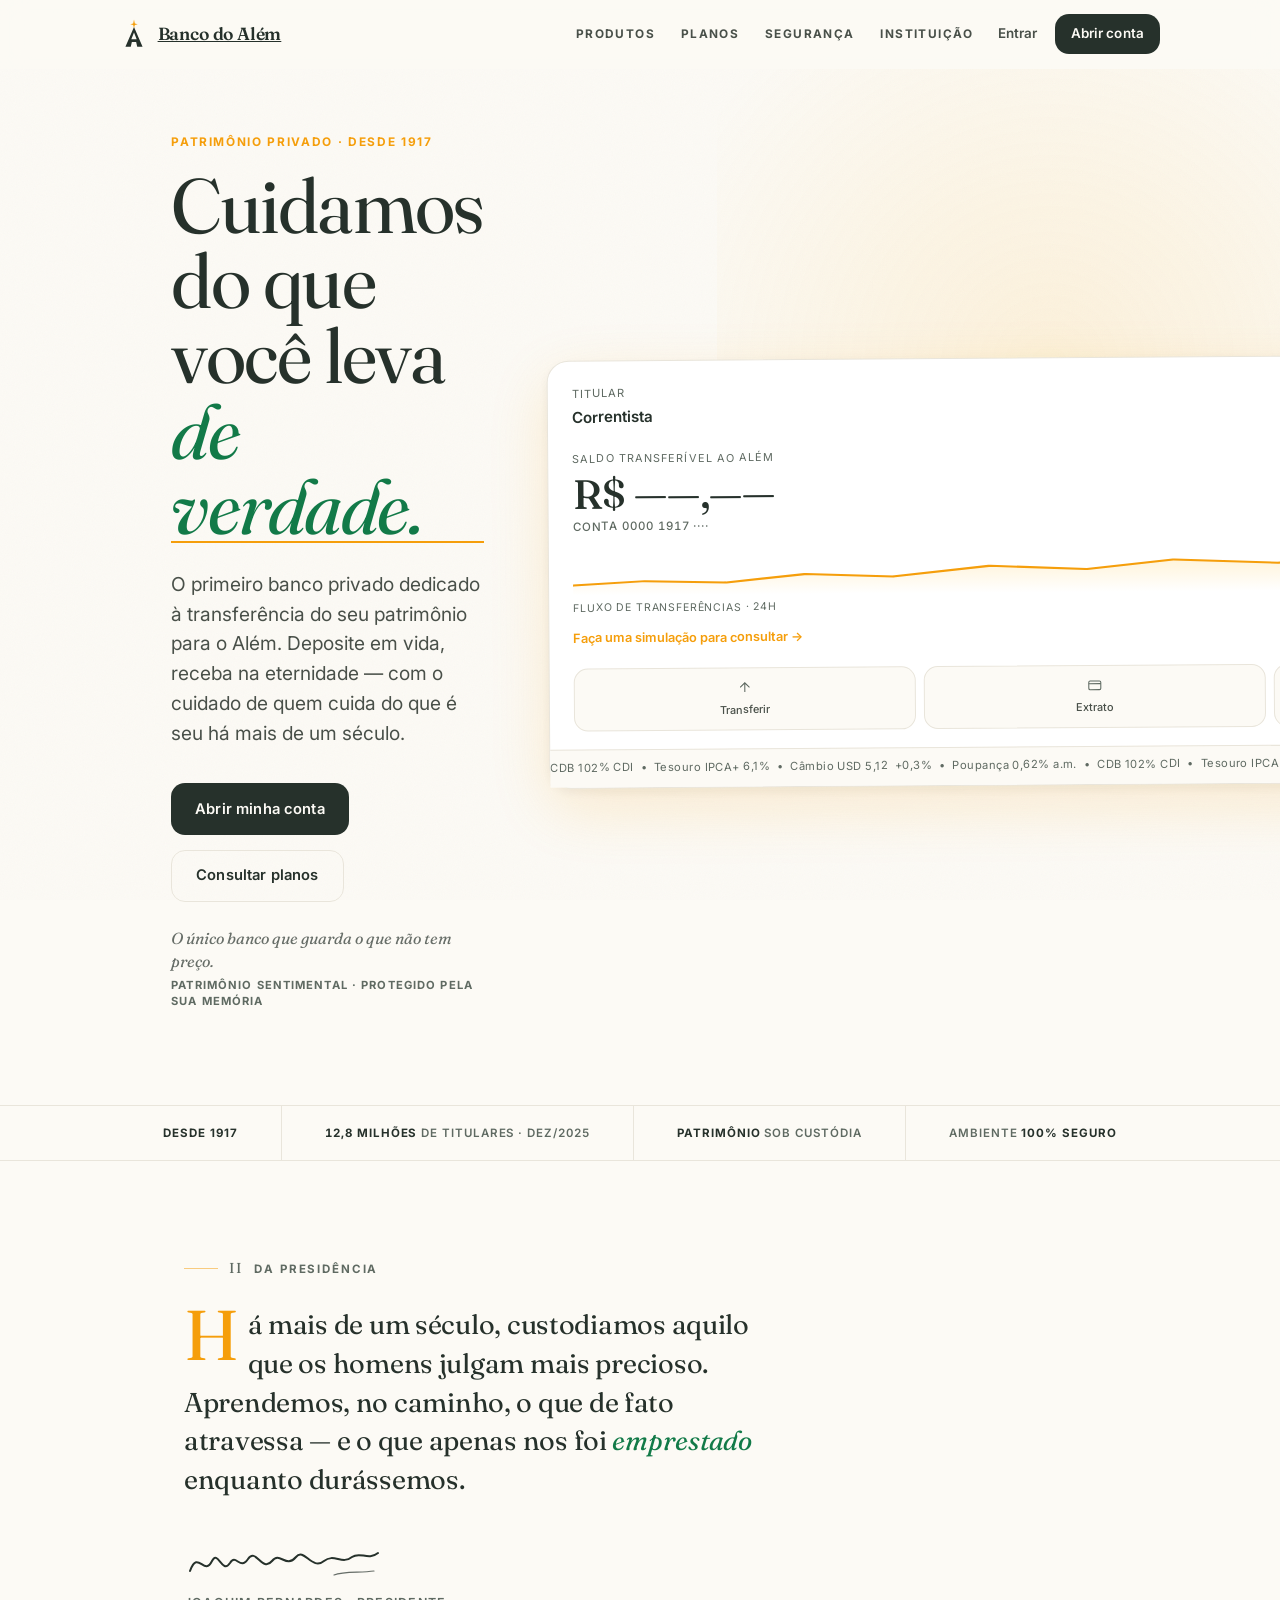
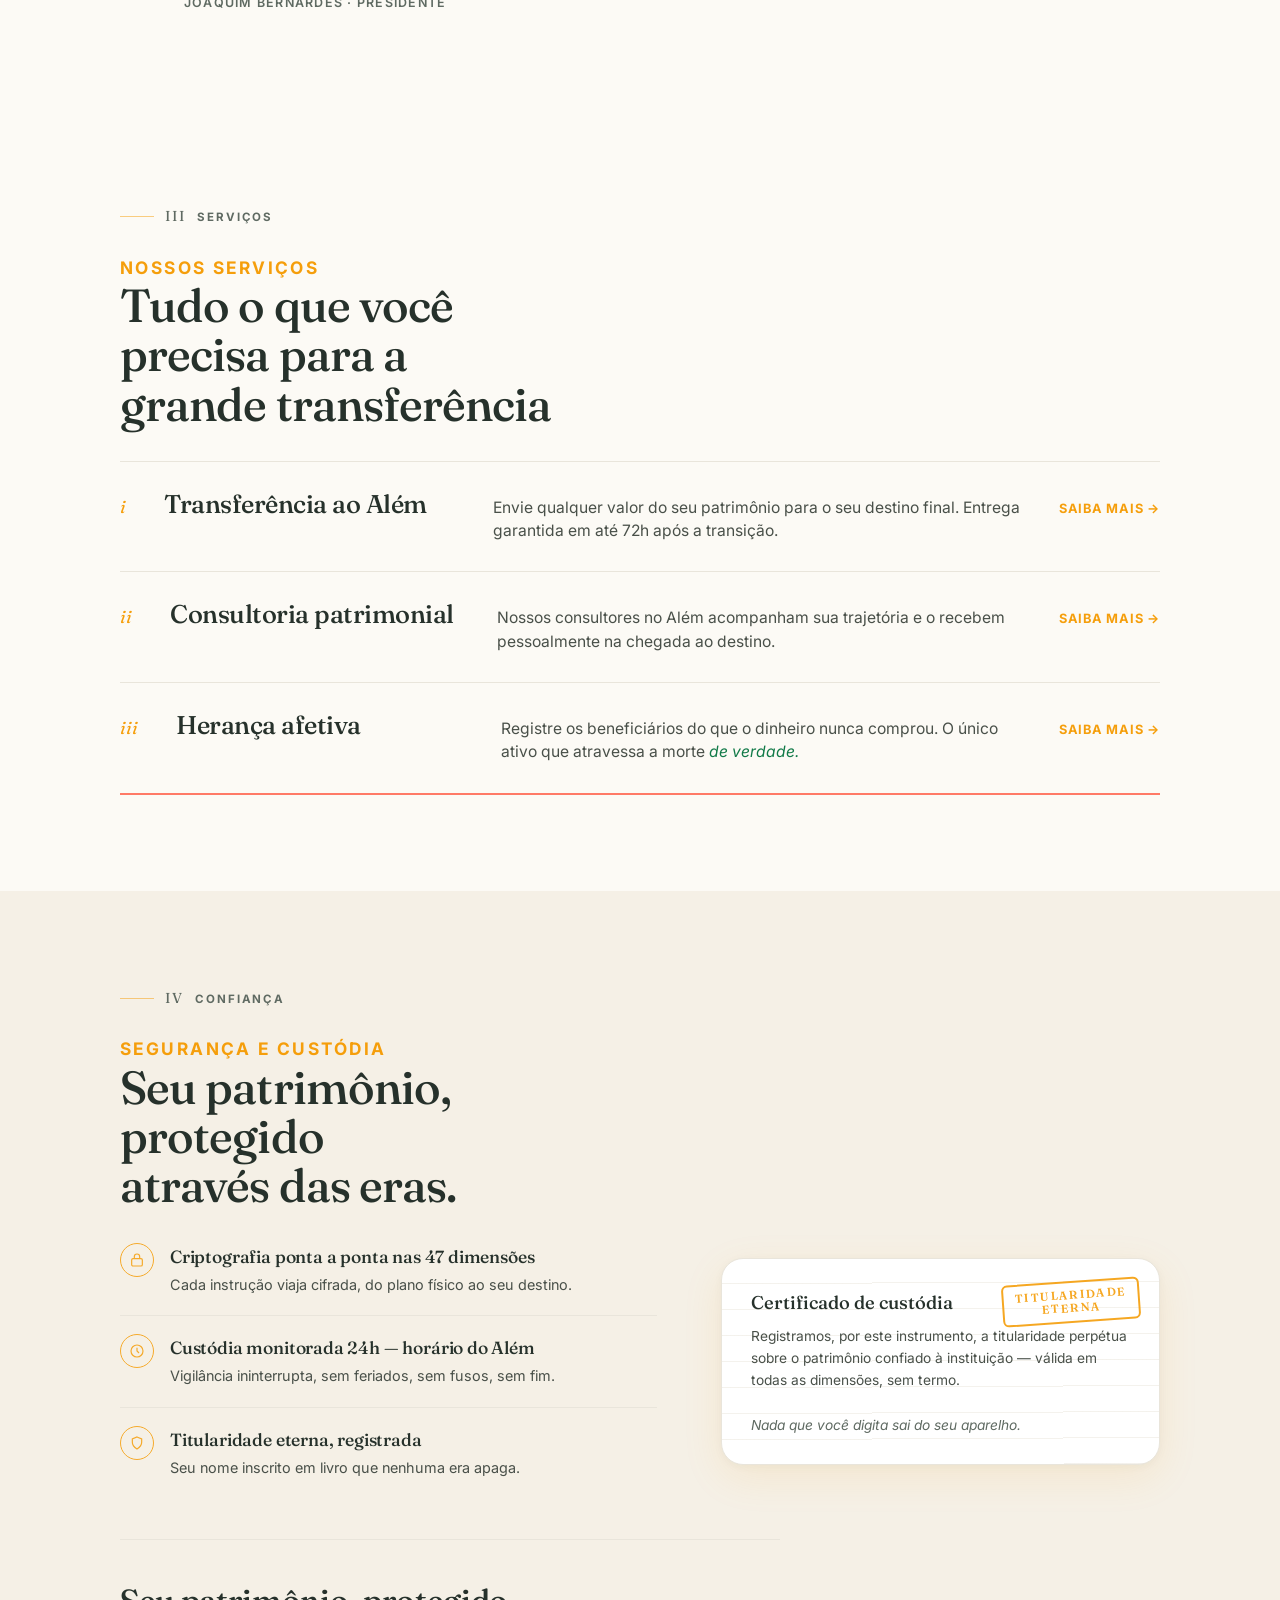
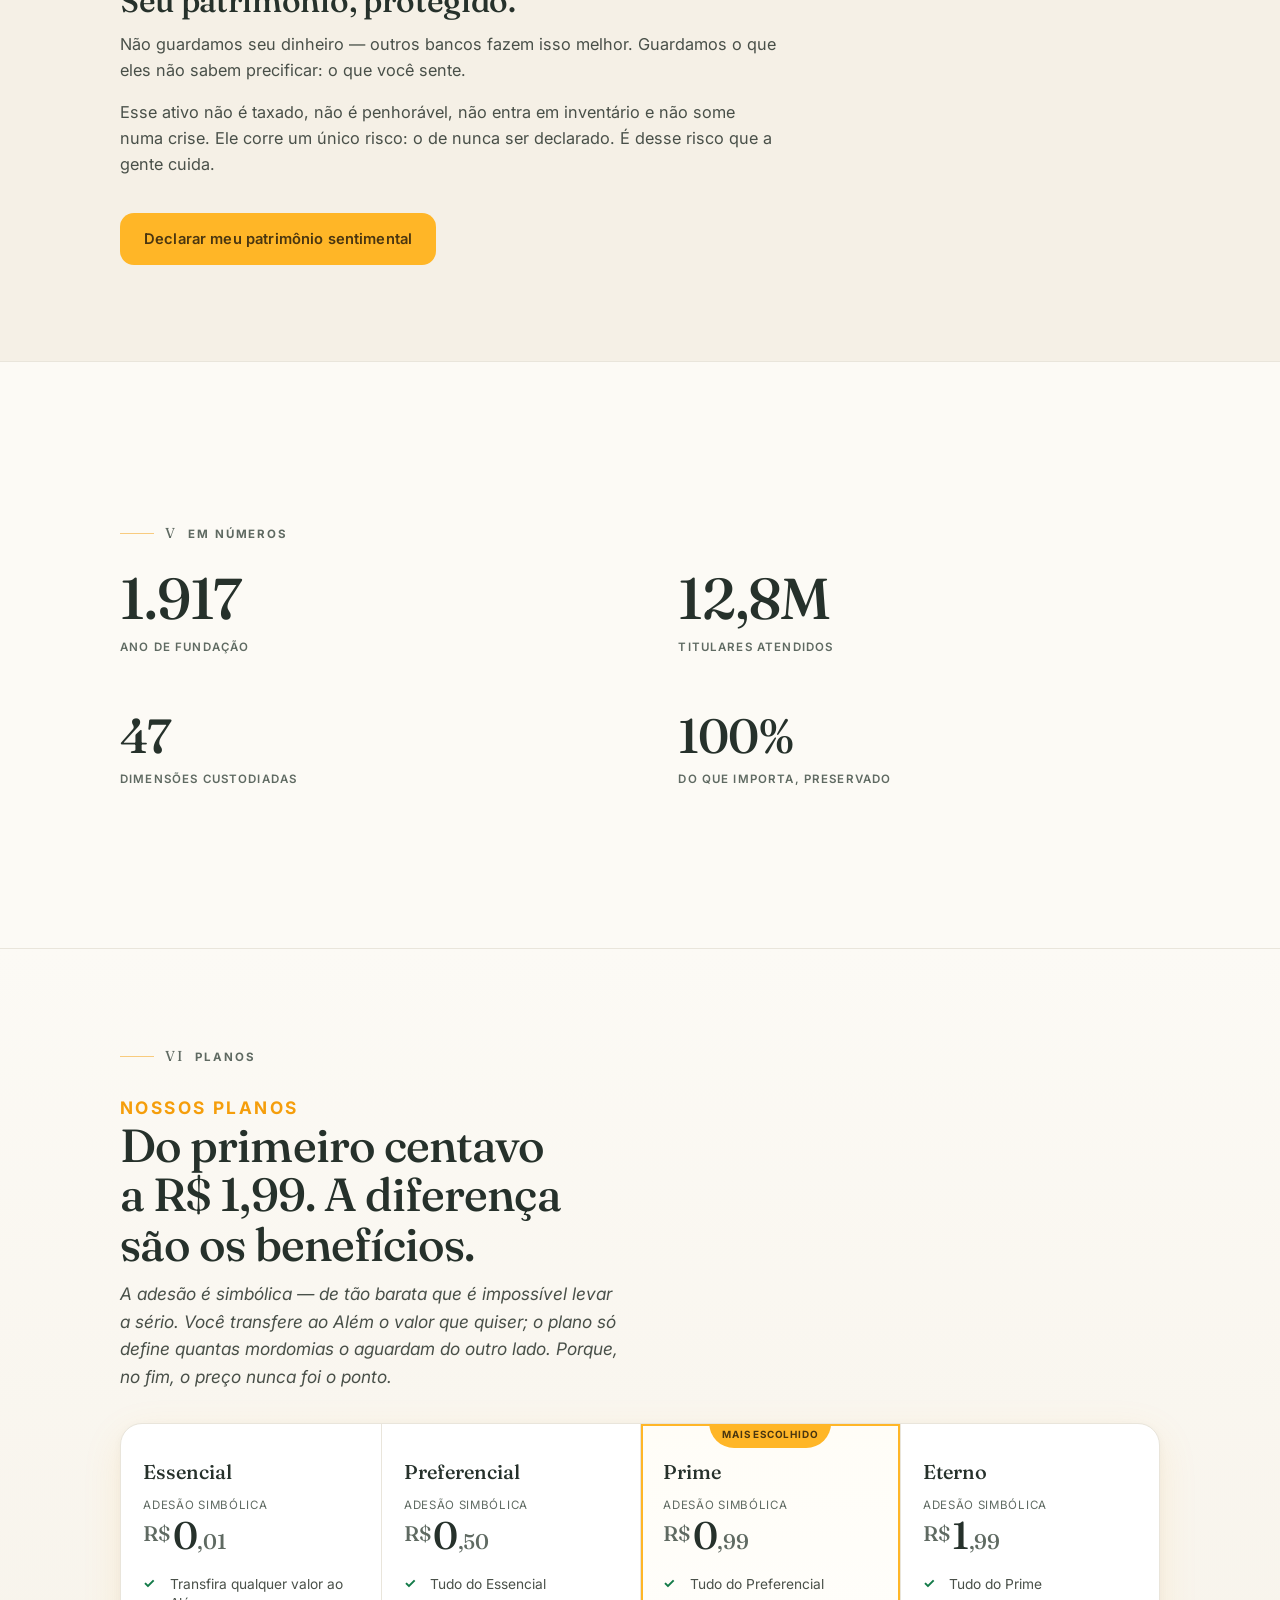
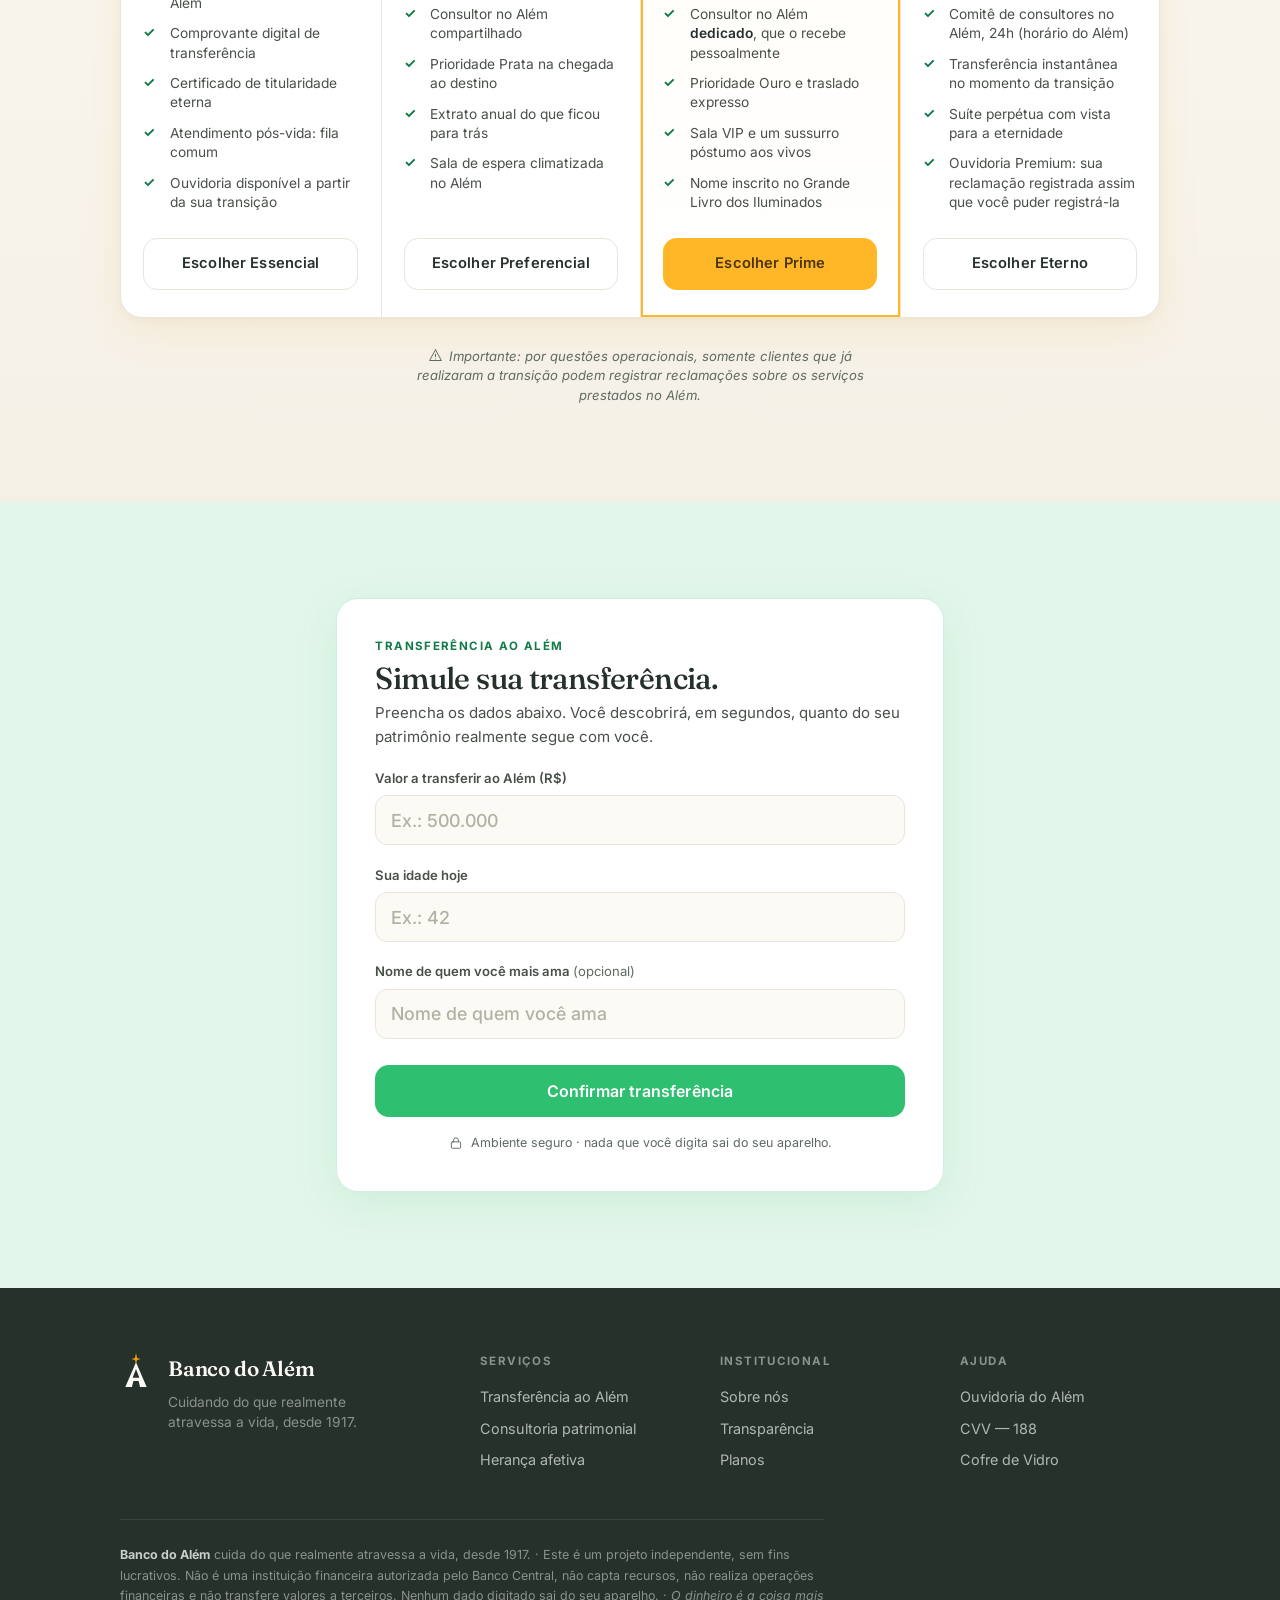
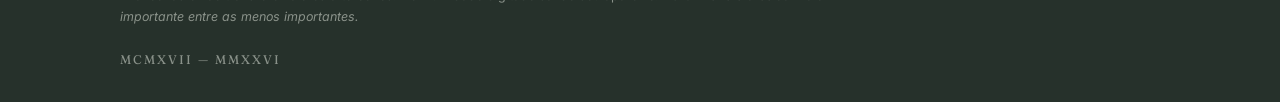
==== commit 22e20ac4: "Filtro anti-dado-unico: remove CPF e telefone do texto e da IA Regra do Felipe: nome pode ir pra IA " ====
--- a/index.html
+++ b/index.html
@@ -1479,6 +1479,15 @@
     }
   };
 
+  /* Nunca deixa CPF nem telefone entrarem no texto, no envio ou na IA
+     (dados únicos, ao contrário do nome). Idade/ano/hora — números curtos — passam intactos. */
+  function redactSensitive(t){
+    if(!t)return t;
+    return String(t)
+      .replace(/\b\d{3}\.\d{3}\.\d{3}-?\d{2}\b/g,'[removido]')
+      .replace(/(\+?55[\s]?)?\(?\d{2}\)?[\s.-]?9?\d{4}[\s.-]?\d{4}/g,'[removido]')
+      .replace(/\d{10,}/g,'[removido]');
+  }
   function buildLetterText(bare){
     var a=cState.answers;
     var parts=[];
@@ -1493,20 +1502,20 @@
     }
     if(bare){
       /* "palavras exatas": só respostas + fecho + assinatura, sem timbre/conectores/vocativo */
-      if(a.cena)parts.push(a.cena);
-      if(a.divida)parts.push(a.divida);
-      if(a.espelho)parts.push(a.espelho);
-      if(a.frase)parts.push(a.frase);
+      if(a.cena)parts.push(redactSensitive(a.cena));
+      if(a.divida)parts.push(redactSensitive(a.divida));
+      if(a.espelho)parts.push(redactSensitive(a.espelho));
+      if(a.frase)parts.push(redactSensitive(a.frase));
       parts.push(FECHO_FIXO);
       parts.push(signatureBlock());
       return parts.join('\n\n');
     }
     parts.push(vocative()+',');
     parts.push(isDistante()?pick(BANKS.aberturaD,1):pick(BANKS.aberturaP,2));
-    if(a.cena)parts.push(joinAfterColon(pick(BANKS.cena,3),a.cena));
-    if(a.divida)parts.push(joinAfterColon(pick(BANKS.divida,4),a.divida));
-    if(a.espelho)parts.push(joinAfterColon(pick(BANKS.espelho,5),a.espelho));
-    if(a.frase)parts.push(joinAfterColon(pick(BANKS.fecho,6),a.frase));
+    if(a.cena)parts.push(joinAfterColon(pick(BANKS.cena,3),redactSensitive(a.cena)));
+    if(a.divida)parts.push(joinAfterColon(pick(BANKS.divida,4),redactSensitive(a.divida)));
+    if(a.espelho)parts.push(joinAfterColon(pick(BANKS.espelho,5),redactSensitive(a.espelho)));
+    if(a.frase)parts.push(joinAfterColon(pick(BANKS.fecho,6),redactSensitive(a.frase)));
     parts.push(FECHO_FIXO);
     parts.push(signatureBlock());
     return parts.join('\n\n');
@@ -1518,7 +1527,7 @@
   /* Texto para envio: timbre + corpo (o timbre vive no documento, não na jornada) */
   function letterForSend(){
     var head='Declaração de Bens Sentimentais\n— o que não cabe em nenhuma conta —\n\n';
-    var body=(cLetterEl?cLetterEl.value:buildLetterText(false));
+    var body=redactSensitive(cLetterEl?cLetterEl.value:buildLetterText(false));
     return head+body;
   }
 
@@ -1553,7 +1562,7 @@
       aiBtn.addEventListener('click',function(){
         var old=aiBtn.textContent;aiBtn.disabled=true;aiBtn.textContent='Escrevendo…';
         var sys='Você é um escritor sensível. Reescreva a carta a seguir em português do Brasil, tornando-a mais fluida, calorosa e única, mantendo TODOS os fatos, nomes e lembranças que a pessoa trouxe, sem inventar nada novo, sem clichê de cartão, sem exagero. Preserve o fecho e a assinatura. Devolva só a carta.';
-        alemAI.write(sys,buildLetterText(cBareMode)).then(function(txt){
+        alemAI.write(sys,redactSensitive(cLetterEl.value)).then(function(txt){
           cLetterEl.value=txt;cLetterEl.dataset.touched='1';autoGrow(cLetterEl);aiBtn.textContent='Reescrever de novo';aiBtn.disabled=false;
         }).catch(function(){aiBtn.textContent=old;aiBtn.disabled=false;cAnnounce('Não consegui falar com a IA agora — sua carta continua aqui, intacta.');});
       });
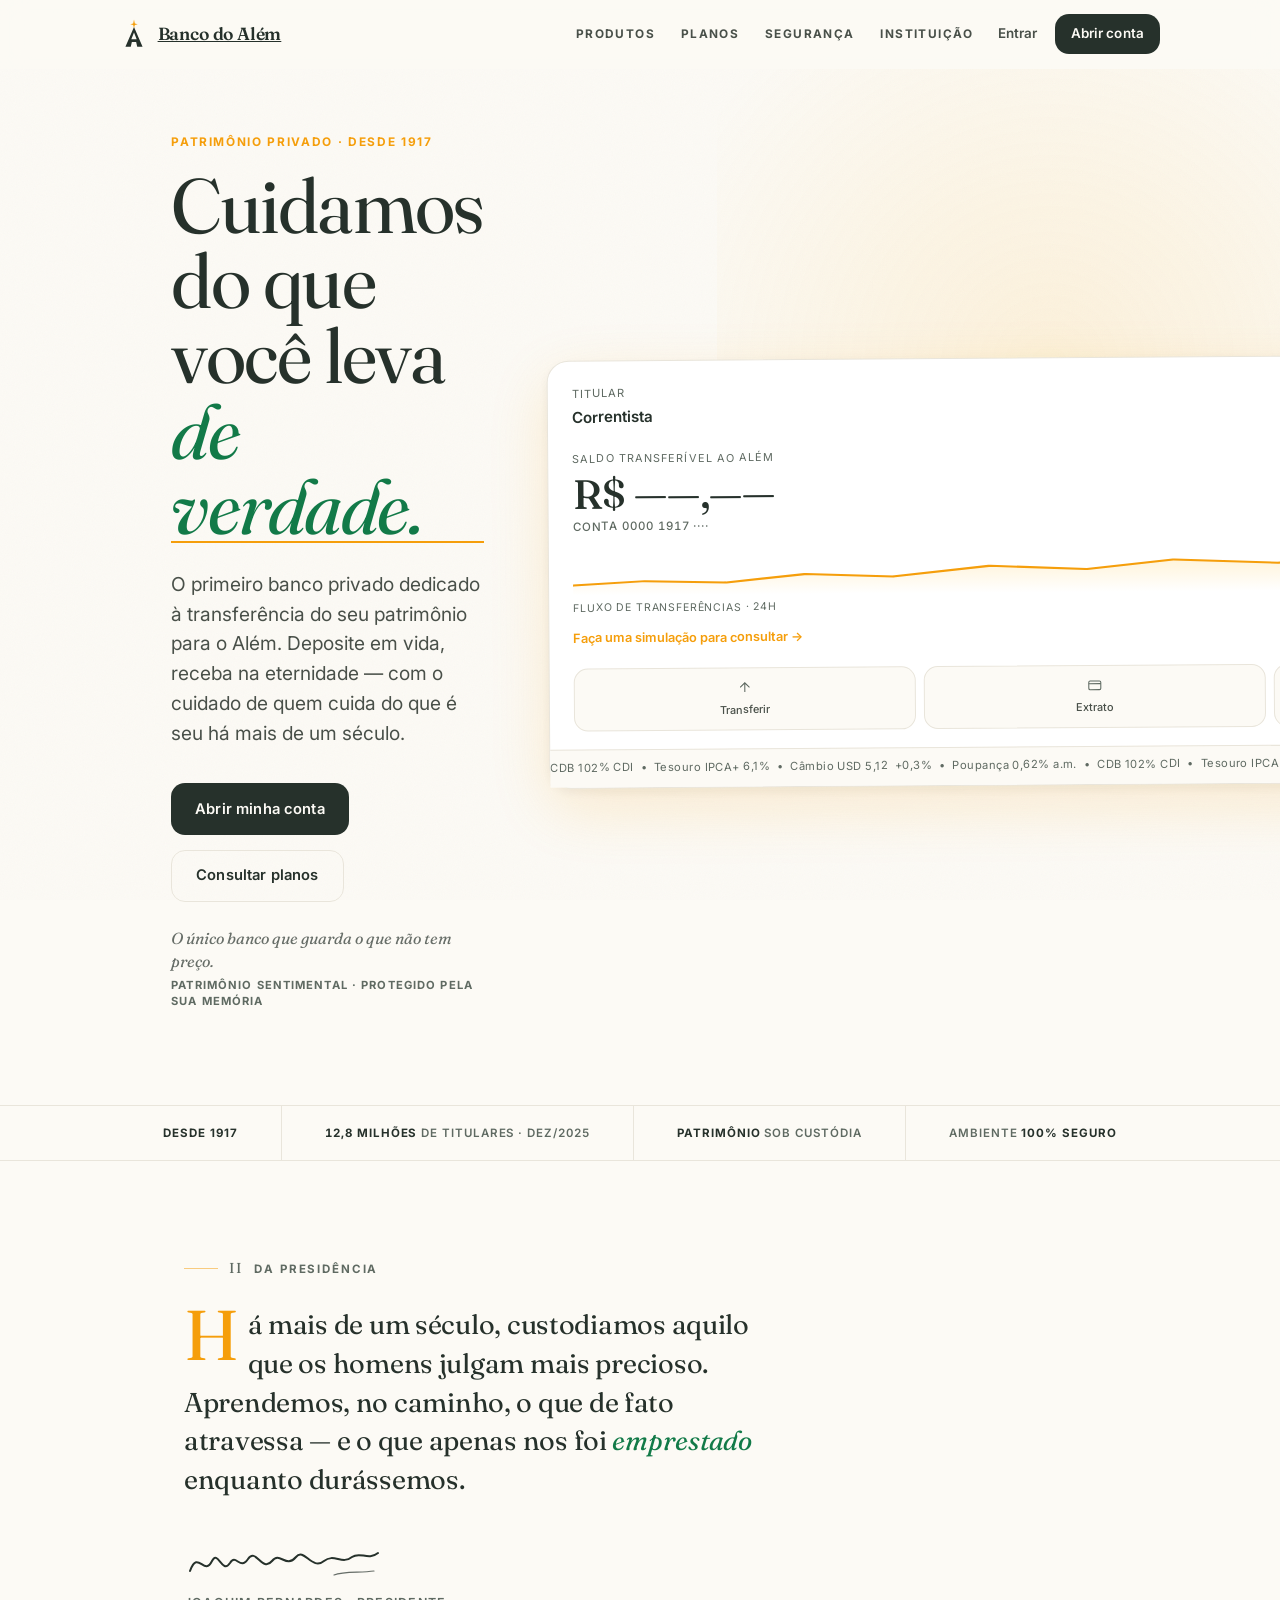
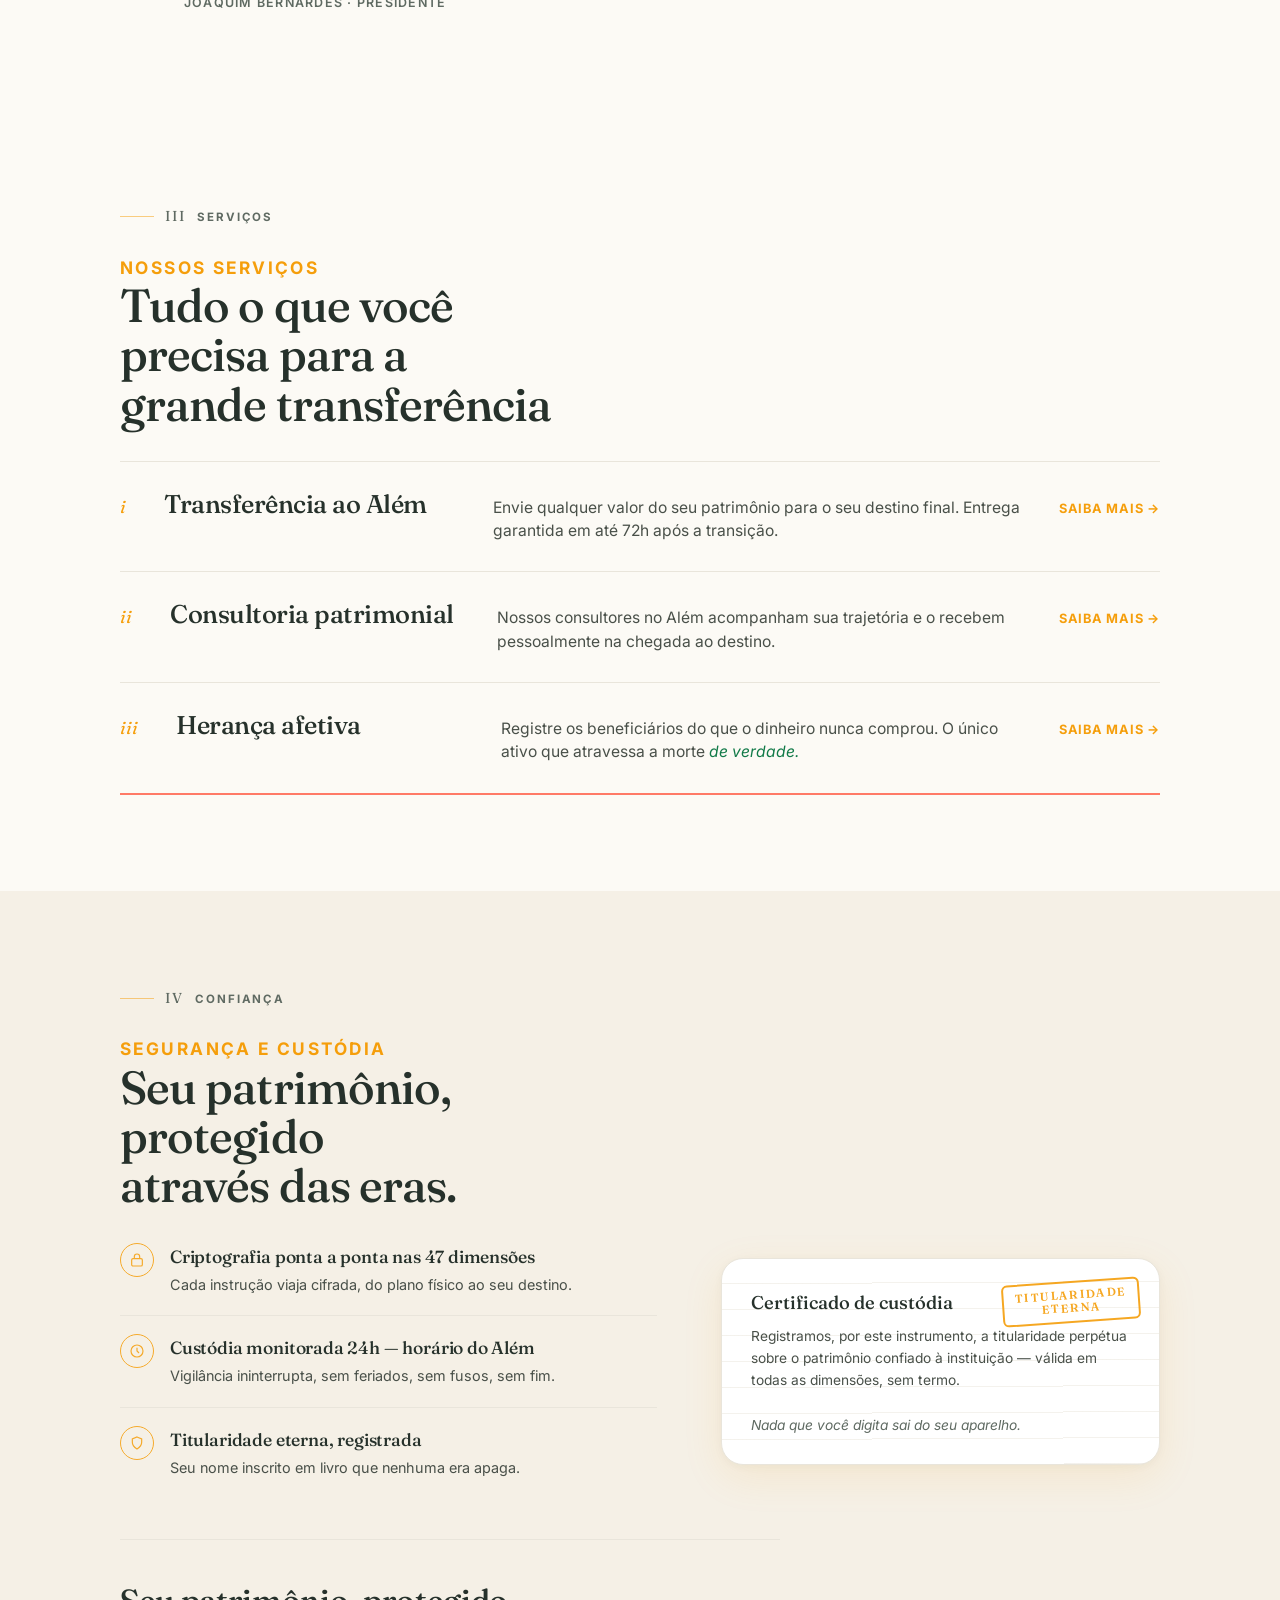
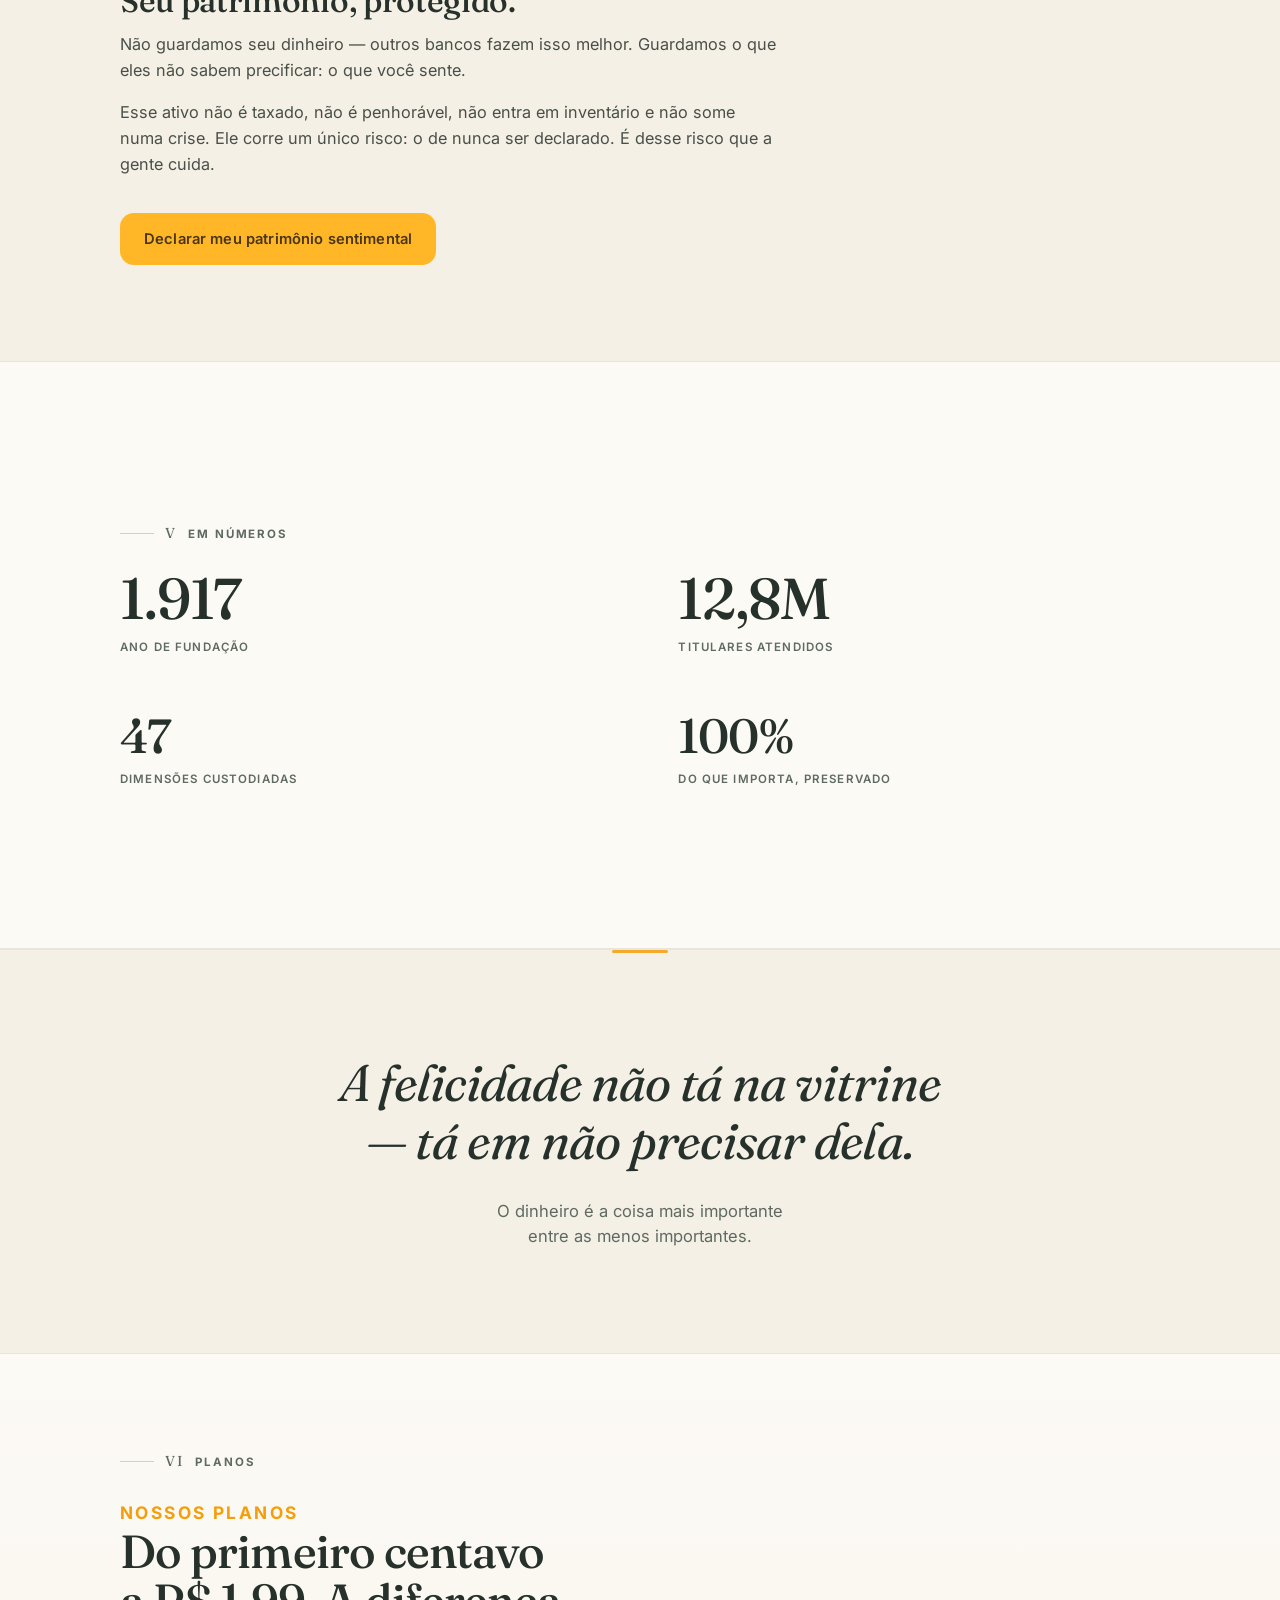
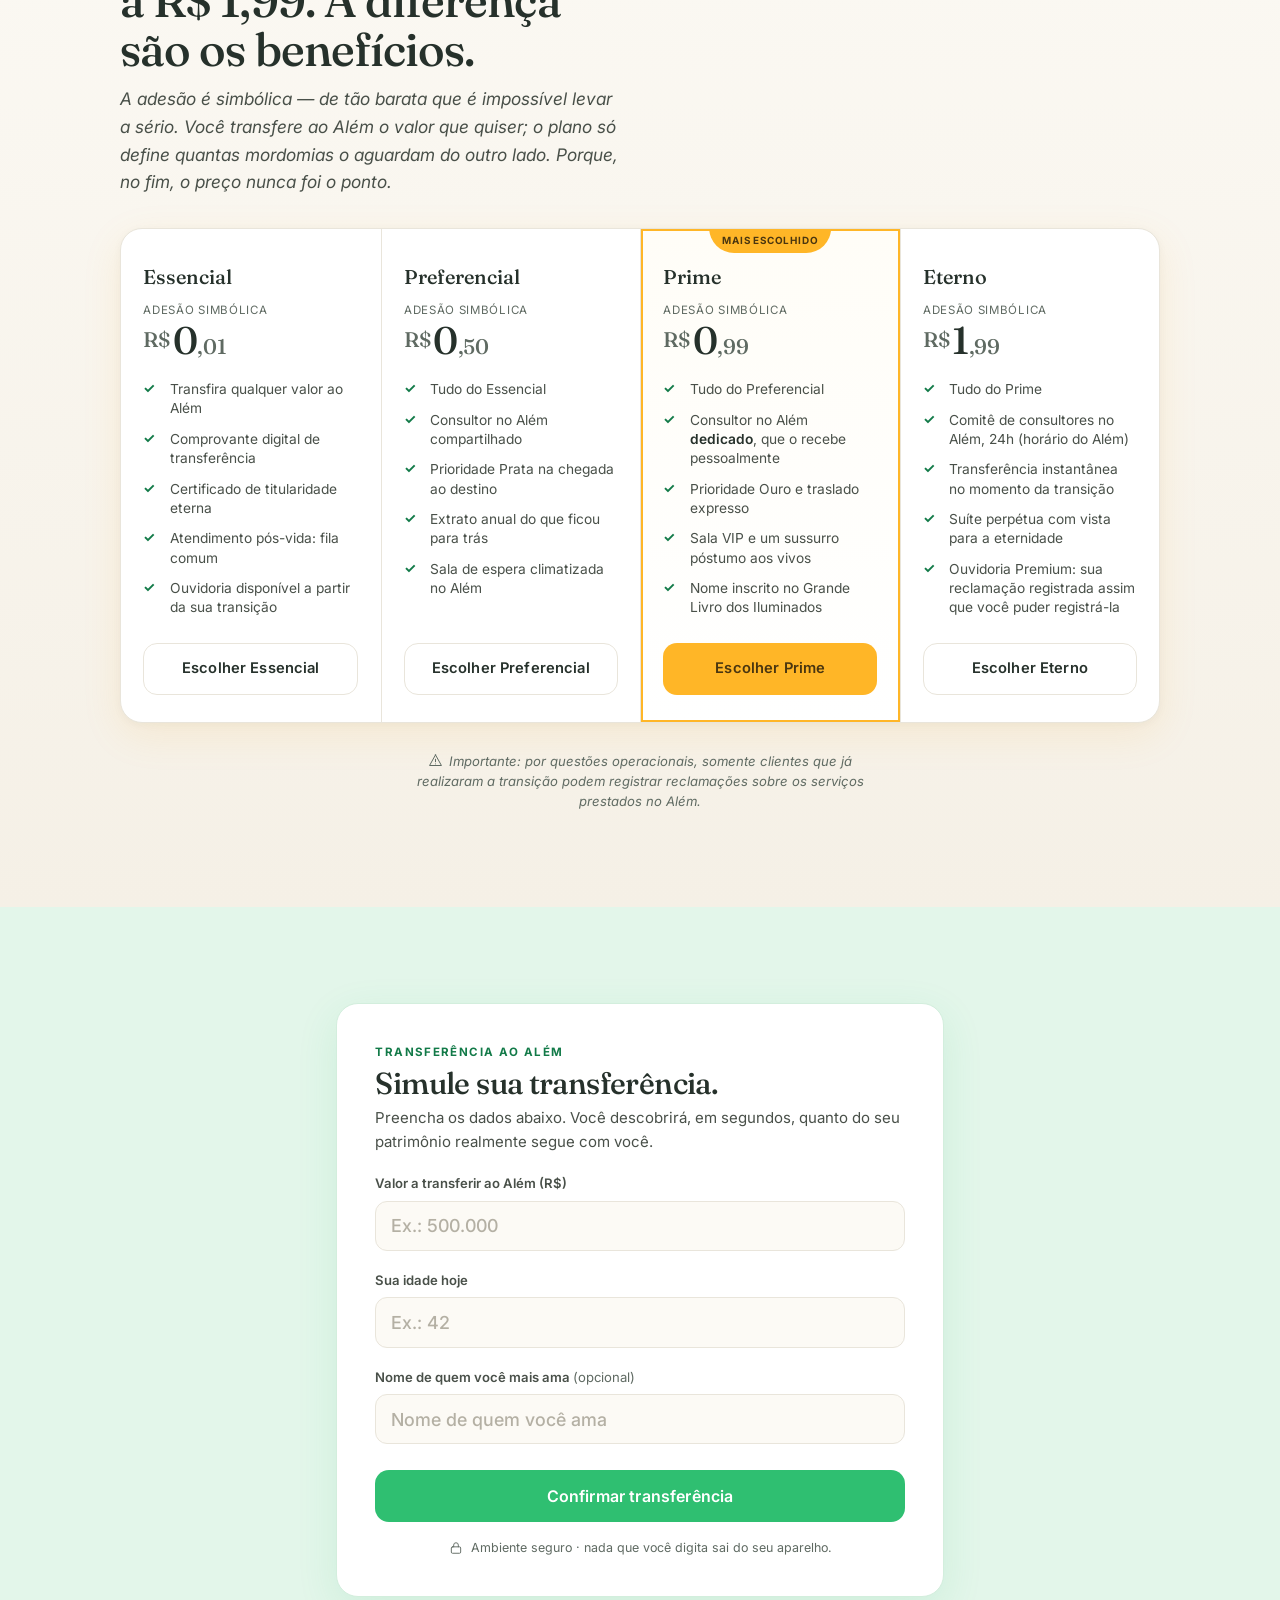
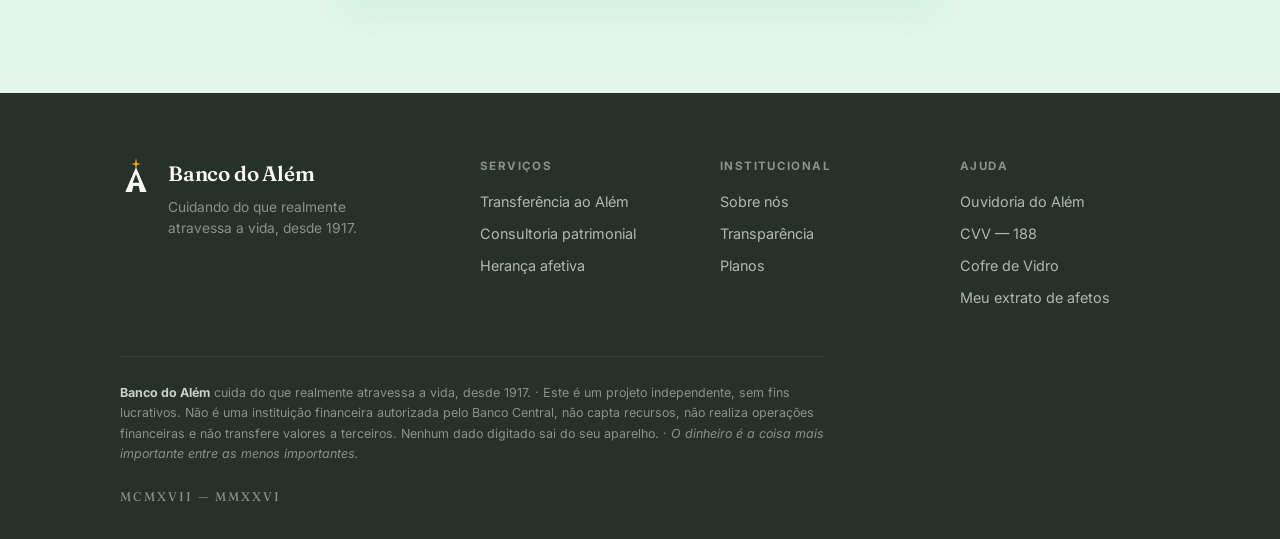
==== commit 2ccc3046: "Slogan-manifesto + Extrato de Afetos (saldo em valor, nao preco) #2 Slogan: faixa-manifesto full-wid" ====
--- a/index.html
+++ b/index.html
@@ -242,6 +242,13 @@
   .plan-note .note-ic{vertical-align:-2px;margin-right:.2em;color:var(--suave)}
   /* Cards de plano (mobile) */
   .pcards{display:none}
+
+  /* ---------- FAIXA-MANIFESTO (pausa filosófica antes dos planos) ---------- */
+  .manifesto{background:var(--luz-2);border-top:1px solid var(--linha);border-bottom:1px solid var(--linha);padding:clamp(3.5rem,9vw,6.5rem) 0;position:relative;z-index:2;overflow:hidden}
+  .manifesto::before{content:"";position:absolute;top:0;left:50%;transform:translateX(-50%);width:56px;height:3px;background:var(--sol-forte);border-radius:99px;opacity:.85}
+  .manifesto .wrap{max-width:52rem;text-align:center}
+  .manifesto .mf-frase{font-family:var(--serif);font-weight:400;font-style:italic;font-size:clamp(1.8rem,5vw,3.2rem);line-height:1.14;letter-spacing:-.015em;color:var(--tinta);text-wrap:balance;margin:0}
+  .manifesto .mf-sub{font-size:clamp(.92rem,2.4vw,1.04rem);line-height:1.5;color:var(--suave);text-wrap:balance;margin:clamp(1.2rem,3vw,1.8rem) auto 0;max-width:44ch}
 
   /* VII · SIMULADOR */
   #transferir{background:var(--vida-fundo)}
@@ -467,6 +474,41 @@
   #carta-ov .cexit{text-align:left}
   #carta-ov .cexit .ctitle{margin-bottom:.6rem}
 
+  /* ---- EXTRATO DE AFETOS ---- */
+  #carta-ov .cextrato{text-align:left}
+  #carta-ov .cextrato .ctitle{margin-bottom:.2rem}
+  /* Cartão de saldo (comprovante/cartão premium) */
+  .csaldo{background:var(--vida-fundo);border:1px solid #BEE6CE;border-radius:var(--r);overflow:hidden;box-shadow:var(--shadow-v);margin:1.1rem 0 1.6rem;background-image:repeating-linear-gradient(-.3deg,rgba(190,230,206,.35) 0,rgba(190,230,206,.35) 1px,transparent 1px,transparent 28px)}
+  .csaldo .stop{height:4px;background:var(--vida)}
+  .csaldo .sin{padding:1.3rem 1.5rem}
+  .csaldo .slbl{font-family:var(--serif);font-size:.72rem;font-weight:600;letter-spacing:.18em;text-transform:uppercase;color:var(--vida-profundo);margin:0 0 1rem}
+  .csaldo .srow{display:flex;justify-content:space-between;align-items:baseline;gap:1rem;padding:.4rem 0;border-bottom:1px dotted #BEE6CE}
+  .csaldo .srow .sk{color:var(--corpo);font-size:.94rem}
+  .csaldo .srow .sv{font-family:var(--serif);font-weight:500;color:var(--tinta);font-size:1.15rem;text-align:right;font-variant-numeric:tabular-nums}
+  .csaldo .srow.hi .sv{font-style:italic;color:var(--vida-profundo)}
+  .csaldo .sfrase{font-family:var(--serif);font-style:italic;color:var(--tinta);font-size:1.04rem;line-height:1.45;margin:1rem 0 0;padding-top:1rem;border-top:1px solid #BEE6CE}
+  /* Lista do extrato */
+  .cxlist{display:flex;flex-direction:column;margin:.4rem 0 1.4rem}
+  .cxitem{padding:.9rem 0;border-bottom:1px solid var(--linha)}
+  .cxitem:first-child{border-top:1px solid var(--linha)}
+  .cxhead{display:flex;align-items:baseline;gap:.5rem 1rem;flex-wrap:wrap}
+  .cxhead .cxd{font-variant-numeric:tabular-nums;font-size:.82rem;color:var(--suave);flex:0 0 auto}
+  .cxhead .cxp{font-size:.96rem;color:var(--tinta);font-weight:500;flex:1 1 auto;min-width:0}
+  .cxhead .cxp .cxrel{color:var(--suave);font-weight:400}
+  .cxhead .cxs{font-size:.66rem;font-weight:700;letter-spacing:.06em;text-transform:uppercase;padding:.2rem .55rem;border-radius:999px;flex:0 0 auto}
+  .cxhead .cxs.entregue{color:var(--vida-profundo);background:var(--vida-fundo)}
+  .cxhead .cxs.guardada{color:var(--sol-forte);background:var(--sol-luz)}
+  .cxacts{display:flex;gap:1.1rem;margin-top:.5rem}
+  .cxacts button{background:none;border:0;cursor:pointer;color:var(--corpo);font-family:var(--sans);font-size:.82rem;font-weight:600;text-decoration:underline;text-underline-offset:3px;padding:.2rem 0;min-height:32px}
+  .cxacts button:hover{color:var(--tinta)}
+  .cxtexto{display:none;margin:.6rem 0 0;padding:.9rem 1rem;background:var(--sup);border:1px solid var(--linha);border-radius:var(--rb);font-family:var(--serif);font-size:.94rem;line-height:1.55;color:var(--tinta);white-space:pre-wrap}
+  .cxtexto.open{display:block}
+  /* Estado vazio */
+  .cxempty{padding:1.4rem 0;text-align:left}
+  .cxempty .cxe-title{font-family:var(--serif);font-style:italic;font-size:clamp(1.14rem,4vw,1.4rem);color:var(--vida-profundo);line-height:1.3;margin:0 0 1rem}
+  /* Eco do slogan no rodapé da tela */
+  #carta-ov .cxecho{font-family:var(--serif);font-style:italic;color:var(--suave);font-size:.98rem;line-height:1.4;text-align:center;margin:1.2rem 0 0;padding-top:1.2rem;border-top:1px solid var(--linha)}
+
   @media(prefers-reduced-motion:reduce){
     .cstep,.cstep .fade-seq{transition:none;opacity:1;transform:none}
     .cvoucher.settle{animation:none}
@@ -717,6 +759,14 @@
     </div>
   </div></section>
 
+  <!-- Faixa-manifesto · pausa filosófica antes da vitrine dos planos -->
+  <aside class="manifesto sr" aria-label="Manifesto">
+    <div class="wrap">
+      <p class="mf-frase">A felicidade não tá na vitrine — tá em não precisar dela.</p>
+      <p class="mf-sub">O dinheiro é a coisa mais importante entre as menos importantes.</p>
+    </div>
+  </aside>
+
   <!-- VI · PLANOS -->
   <section id="planos"><div class="wrap sr">
     <div class="folio"><span class="n">VI</span><span class="t">Planos</span></div>
@@ -886,6 +936,7 @@
         <a href="#planos">Ouvidoria do Além</a>
         <a href="tel:188">CVV — 188</a>
         <a href="transparencia.html">Cofre de Vidro</a>
+        <a href="#" id="footer-extrato">Meu extrato de afetos</a>
       </div>
     </div>
     <p class="disc"><b>Banco do Além</b> cuida do que realmente atravessa a vida, desde 1917. · Este é um projeto independente, sem fins lucrativos. Não é uma instituição financeira autorizada pelo Banco Central, não capta recursos, não realiza operações financeiras e não transfere valores a terceiros. Nenhum dado digitado sai do seu aparelho. · <em>O dinheiro é a coisa mais importante entre as menos importantes.</em></p>
@@ -1258,6 +1309,20 @@
     document.addEventListener('keydown',cKey);
     cOv.focus();
     renderOpening();
+  }
+  /* Abre o overlay direto no Extrato de Afetos (espelha openCarta na parte de
+     abrir/inertizar/foco/scroll-lock; só muda o estado inicial exibido). */
+  function openExtrato(opts){
+    opts=opts||{};
+    cReduce=matchMedia('(prefers-reduced-motion:reduce)').matches;
+    cLastFocus=opts.trigEl||document.activeElement;
+    cState={trigger:'B',answers:{},nome:'',rel:'',relOther:'',assinou:'',sent:false,_deposited:false,seed:Math.floor(Math.random()*1e9)};
+    cOv.classList.add('on');cOv.scrollTop=0;
+    document.body.style.overflow='hidden';
+    setBgInert(true);
+    document.addEventListener('keydown',cKey);
+    cOv.focus();
+    renderExtrato();
   }
   function closeCarta(){
     cOv.classList.remove('on');
@@ -1488,6 +1553,79 @@
       .replace(/(\+?55[\s]?)?\(?\d{2}\)?[\s.-]?9?\d{4}[\s.-]?\d{4}/g,'[removido]')
       .replace(/\d{10,}/g,'[removido]');
   }
+
+  /* ============================================================
+     EXTRATO DE AFETOS — patrimônio sentimental, 100% no aparelho.
+     localStorage privado, sempre em try/catch (modo privado pode
+     bloquear). O texto guardado passa SEMPRE por redactSensitive.
+     ============================================================ */
+  var EXTRATO_KEY='alem_extrato_v1', EXTRATO_MAX=60;
+  function extratoLoad(){
+    try{
+      var raw=localStorage.getItem(EXTRATO_KEY);
+      if(!raw)return [];
+      var arr=JSON.parse(raw);
+      return Array.isArray(arr)?arr:[];
+    }catch(e){return [];}
+  }
+  function extratoSave(entry){
+    try{
+      var arr=extratoLoad();
+      arr.unshift(entry);
+      if(arr.length>EXTRATO_MAX)arr=arr.slice(0,EXTRATO_MAX);
+      localStorage.setItem(EXTRATO_KEY,JSON.stringify(arr));
+    }catch(e){/* modo privado / cota — silencioso, o app não depende disto */}
+  }
+  /* Salva o depósito atual UMA vez por sessão. status: 'entregue' | 'guardada'. */
+  function saveDeposit(status){
+    if(cState._deposited)return;
+    cState._deposited=true;
+    extratoSave({
+      para:(cState.nome||'alguém que você ama'),
+      rel:(cState.rel==='__outra'?(cState.relOther||''):(cState.rel||cState.relOther||'')),
+      data:Date.now(),
+      status:status,
+      texto:redactSensitive(buildLetterText(false))
+    });
+  }
+  /* Frase de saldo — calorosa, personalizada, valor≠preço. Nunca um número. */
+  function saldoFrase(entries){
+    entries=entries||[];
+    var n=entries.length;
+    /* nomes únicos, preservando a ordem (mais recentes primeiro) */
+    var seen={}, nomes=[];
+    entries.forEach(function(e){
+      var p=(e&&e.para?String(e.para):'').trim();
+      if(!p)return;
+      var k=p.toLocaleLowerCase('pt-BR');
+      if(!seen[k]){seen[k]=true;nomes.push(p);}
+    });
+    var abre;
+    if(n<=0){
+      abre='Seu extrato ainda está em branco — mas o primeiro depósito é sempre o mais corajoso.';
+    }else if(nomes.length===1){
+      abre=nomes[0]+' já ouviu o que estava preso no seu peito.';
+    }else if(nomes.length===2){
+      abre=nomes[0]+' e '+nomes[1]+' já souberam o que você sente.';
+    }else if(nomes.length>=3){
+      abre=nomes.length+' pessoas que você ama já ouviram o que quase ficou sem ser dito.';
+    }else{
+      /* depósitos sem nome (usaram o fallback) — conta por quantidade */
+      abre=(n===1)
+        ? 'Uma pessoa que você ama já ouviu o que estava preso no seu peito.'
+        : n+' pessoas que você ama já ouviram o que quase ficou sem ser dito.';
+    }
+    /* fecho valor≠preço, com leve variação semeada na sessão */
+    var fechos=[
+      'Em preço, seu saldo é R$ 0,00. Em valor, é incontável — porque mensagem tem valor, não preço.',
+      'Em preço, isto vale R$ 0,00. Em valor, é impossível de somar — mensagem tem valor, não preço.',
+      'Nenhum banco consegue precificar este saldo: em reais, é R$ 0,00; em valor, é incontável — porque mensagem tem valor, não preço.'
+    ];
+    var salt=((cState&&cState.seed)||0);
+    var fecho=fechos[((salt%fechos.length)+fechos.length)%fechos.length];
+    return abre+' '+fecho;
+  }
+
   function buildLetterText(bare){
     var a=cState.answers;
     var parts=[];
@@ -1609,11 +1747,12 @@
       +'</div>'
       +'<div class="cpriv"><svg viewBox="0 0 24 24" fill="none" stroke-width="1.8" stroke-linecap="round" stroke-linejoin="round" aria-hidden="true"><rect x="4" y="10" width="16" height="11" rx="2"/><path d="M8 10V7a4 4 0 0 1 8 0v3"/></svg><span>Nada do que você escreveu passou pela gente. A carta foi montada aqui no seu aparelho e sai direto pra pessoa — o banco nunca vê, nunca guarda, nunca lê.</span></div>'
       +'<p class="ctoast" id="c-toast" role="status"></p>'
-      +'<div class="cactions"><div class="csecondary"><button class="clink" id="c-back" type="button">&larr; Voltar pra carta</button><button class="clink quiet" id="c-exit" type="button">Guardar comigo</button></div></div>';
+      +'<div class="cactions"><div class="csecondary"><button class="clink" id="c-back" type="button">&larr; Voltar pra carta</button><button class="clink quiet" id="c-exit" type="button">Guardar comigo</button></div>'
+      +'<div class="csecondary" style="margin-top:.2rem"><button class="clink quiet" id="c-extrato" type="button">Ver meu extrato de afetos</button></div></div>';
     mount(s);
     cAnnounce('Sua declaração está pronta para entregar.');
     var toast=s.querySelector('#c-toast');
-    function markSent(){cState.sent=true;}
+    function markSent(){cState.sent=true;saveDeposit('entregue');}
     s.querySelector('#c-wa').addEventListener('click',function(){
       markSent();
       window.open('https://wa.me/?text='+encodeURIComponent(letterForSend()),'_blank','noopener');
@@ -1631,6 +1770,7 @@
     });
     s.querySelector('#c-back').addEventListener('click',renderLetter);
     s.querySelector('#c-exit').addEventListener('click',gotoExit);
+    s.querySelector('#c-extrato').addEventListener('click',renderExtrato);
   }
 
   /* copiar com fallback execCommand */
@@ -1650,24 +1790,116 @@
   }
 
   /* ---------------- [8] SAÍDA SEM CULPA ---------------- */
+  function hasAnyAnswer(){var a=(cState&&cState.answers)||{};return !!(a.cena||a.divida||a.espelho||a.frase);}
   function gotoExit(){
     clearT();
+    /* Se a pessoa escreveu algo e não chegou a enviar, o depósito fica guardado
+       no extrato (uma vez por sessão; se já foi 'entregue', saveDeposit não repete). */
+    if(!cState.sent && hasAnyAnswer()){saveDeposit('guardada');}
     var s=el('div','cstep cexit');
+    var extratoLink='<div class="csecondary" style="margin-top:.4rem"><button class="clink quiet" id="c-extrato" type="button">Ver meu extrato de afetos</button></div>';
     if(cState.sent){
       s.innerHTML='<h2 class="ctitle" id="carta-title">Entregue.</h2>'
         +'<p class="clead">Pronto. Você disse. O que ela faz com isso é dela — o seu trabalho, o mais difícil, você já fez.</p>'
-        +'<div class="cactions"><div class="row"><button class="btn btn-sol" id="c-return" type="button">'+returnLabel()+'</button></div></div>';
+        +'<div class="cactions"><div class="row"><button class="btn btn-sol" id="c-return" type="button">'+returnLabel()+'</button></div>'+extratoLink+'</div>';
     }else{
       s.innerHTML='<h2 class="ctitle" id="carta-title">Sua declaração está guardada com você.</h2>'
         +'<p class="clead">Não tem prazo. Não tem cobrança. Esse saldo não expira — é o único que não expira mesmo. Quando você sentir que é a hora, ele vai estar aqui, do mesmo jeito.</p>'
         +'<p class="csmall">Coisa importante não tem pressa. Só não pode ser esquecida.</p>'
-        +'<div class="cactions"><div class="row"><button class="btn btn-sol" id="c-return" type="button">'+returnLabel()+'</button></div></div>';
+        +'<div class="cactions"><div class="row"><button class="btn btn-sol" id="c-return" type="button">'+returnLabel()+'</button></div>'+extratoLink+'</div>';
     }
     mount(s,'carta-title');
     cAnnounce(cState.sent?'Entregue.':'Sua declaração está guardada com você.');
     s.querySelector('#c-return').addEventListener('click',closeCarta);
+    s.querySelector('#c-extrato').addEventListener('click',renderExtrato);
   }
   function returnLabel(){return cState.trigger==='C'?'Voltar':'Voltar pro meu plano';}
+
+  /* ---------------- [9] EXTRATO DE AFETOS ---------------- */
+  var SLOGAN='A felicidade não tá na vitrine — tá em não precisar dela.';
+  function fmtDataBR(ts){try{return new Date(ts).toLocaleDateString('pt-BR');}catch(e){return '';}}
+  function renderExtrato(){
+    var entries=extratoLoad();
+    var s=el('div','cstep cextrato');
+    var html='<h2 class="ctitle" id="carta-title">Meu Extrato de Afetos</h2>'
+      +'<p class="csmall" style="margin:.2rem 0 0">O único banco que guarda o que não tem preço. Este é o seu patrimônio sentimental — só seu, só neste aparelho.</p>';
+    /* Cartão de saldo */
+    html+='<div class="csaldo"><div class="stop"></div><div class="sin">'
+      +'<p class="slbl">Saldo da sua conta de afetos</p>'
+      +'<div class="srow"><span class="sk">Saldo em preço</span><span class="sv tnum">R$ 0,00</span></div>'
+      +'<div class="srow hi"><span class="sk">Saldo em valor</span><span class="sv">incontável</span></div>'
+      +'<p class="sfrase">'+esc(saldoFrase(entries))+'</p>'
+      +'</div></div>';
+    if(!entries.length){
+      /* estado vazio */
+      html+='<div class="cxempty">'
+        +'<p class="cxe-title">Você ainda não guardou nenhum depósito. O primeiro é o mais corajoso.</p>'
+        +'<div class="cactions" style="padding-top:0"><div class="row"><button class="btn btn-sol" id="cx-first" type="button">Fazer meu primeiro depósito</button></div></div>'
+        +'</div>';
+    }else{
+      html+='<div class="cxlist">';
+      entries.forEach(function(e,i){
+        var rel=(e&&e.rel?String(e.rel):'').trim();
+        var para=esc((e&&e.para?String(e.para):'alguém que você ama'));
+        var relTxt=rel?' <span class="cxrel">('+esc(rel)+')</span>':'';
+        var status=(e&&e.status==='entregue')?'entregue':'guardada';
+        html+='<div class="cxitem">'
+          +'<div class="cxhead">'
+          +'<span class="cxd tnum">'+esc(fmtDataBR(e&&e.data))+'</span>'
+          +'<span class="cxp">Para '+para+relTxt+'</span>'
+          +'<span class="cxs '+status+'">'+status+'</span>'
+          +'</div>'
+          +'<div class="cxacts">'
+          +'<button type="button" class="cx-reler" data-i="'+i+'" aria-expanded="false">reler</button>'
+          +'<button type="button" class="cx-reenviar" data-i="'+i+'">reenviar</button>'
+          +'</div>'
+          +'<div class="cxtexto" id="cx-txt-'+i+'">'+esc((e&&e.texto)||'')+'</div>'
+          +'</div>';
+      });
+      html+='</div>';
+    }
+    /* ações e eco do slogan */
+    html+='<div class="cactions"><div class="row">'
+      +'<button class="btn btn-sol" id="cx-more" type="button">Escrever para mais alguém</button>'
+      +'<button class="btn btn-ghost" id="cx-close" type="button">Fechar</button>'
+      +'</div></div>'
+      +'<p class="cxecho">'+esc(SLOGAN)+'</p>';
+    s.innerHTML=html;
+    mount(s,'carta-title');
+    cAnnounce('Meu Extrato de Afetos. '+saldoFrase(entries));
+    /* estado vazio: leva a começar uma declaração */
+    var first=s.querySelector('#cx-first');
+    if(first){first.addEventListener('click',restartDeclaration);}
+    /* reler: mostra/oculta o texto guardado */
+    Array.prototype.forEach.call(s.querySelectorAll('.cx-reler'),function(b){
+      b.addEventListener('click',function(){
+        var box=s.querySelector('#cx-txt-'+b.getAttribute('data-i'));
+        if(!box)return;
+        var open=box.classList.toggle('open');
+        b.setAttribute('aria-expanded',open?'true':'false');
+        b.textContent=open?'ocultar':'reler';
+      });
+    });
+    /* reenviar: abre o WhatsApp com o texto guardado (já redigido) */
+    Array.prototype.forEach.call(s.querySelectorAll('.cx-reenviar'),function(b){
+      b.addEventListener('click',function(){
+        var e=entries[parseInt(b.getAttribute('data-i'),10)];
+        var txt=(e&&e.texto)||'';
+        if(!txt)return;
+        window.open('https://wa.me/?text='+encodeURIComponent(redactSensitive(txt)),'_blank','noopener');
+      });
+    });
+    var more=s.querySelector('#cx-more');
+    if(more){more.addEventListener('click',restartDeclaration);}
+    var close=s.querySelector('#cx-close');
+    if(close){close.addEventListener('click',closeCarta);}
+  }
+  /* Reinicia uma nova declaração mantendo o overlay aberto */
+  function restartDeclaration(){
+    cState.answers={};cState.nome='';cState.rel='';cState.relOther='';cState.assinou='';cState.sent=false;cState._deposited=false;
+    cLetterEl=null;
+    renderRecipient();
+  }
 
   /* ---------------- GATILHOS ---------------- */
   /* A: "Escolher [plano]" (tabela + cards) e o botão da seção Segurança.
@@ -1696,6 +1928,9 @@
         openCarta(trig,{trigEl:inPanel?burger:b});
       });
     });
+    /* Rodapé: "Meu extrato de afetos" abre o overlay direto no extrato */
+    var footExtrato=document.getElementById('footer-extrato');
+    if(footExtrato){footExtrato.addEventListener('click',function(e){e.preventDefault();openExtrato({trigEl:footExtrato});});}
   }
   wireTriggers();
 
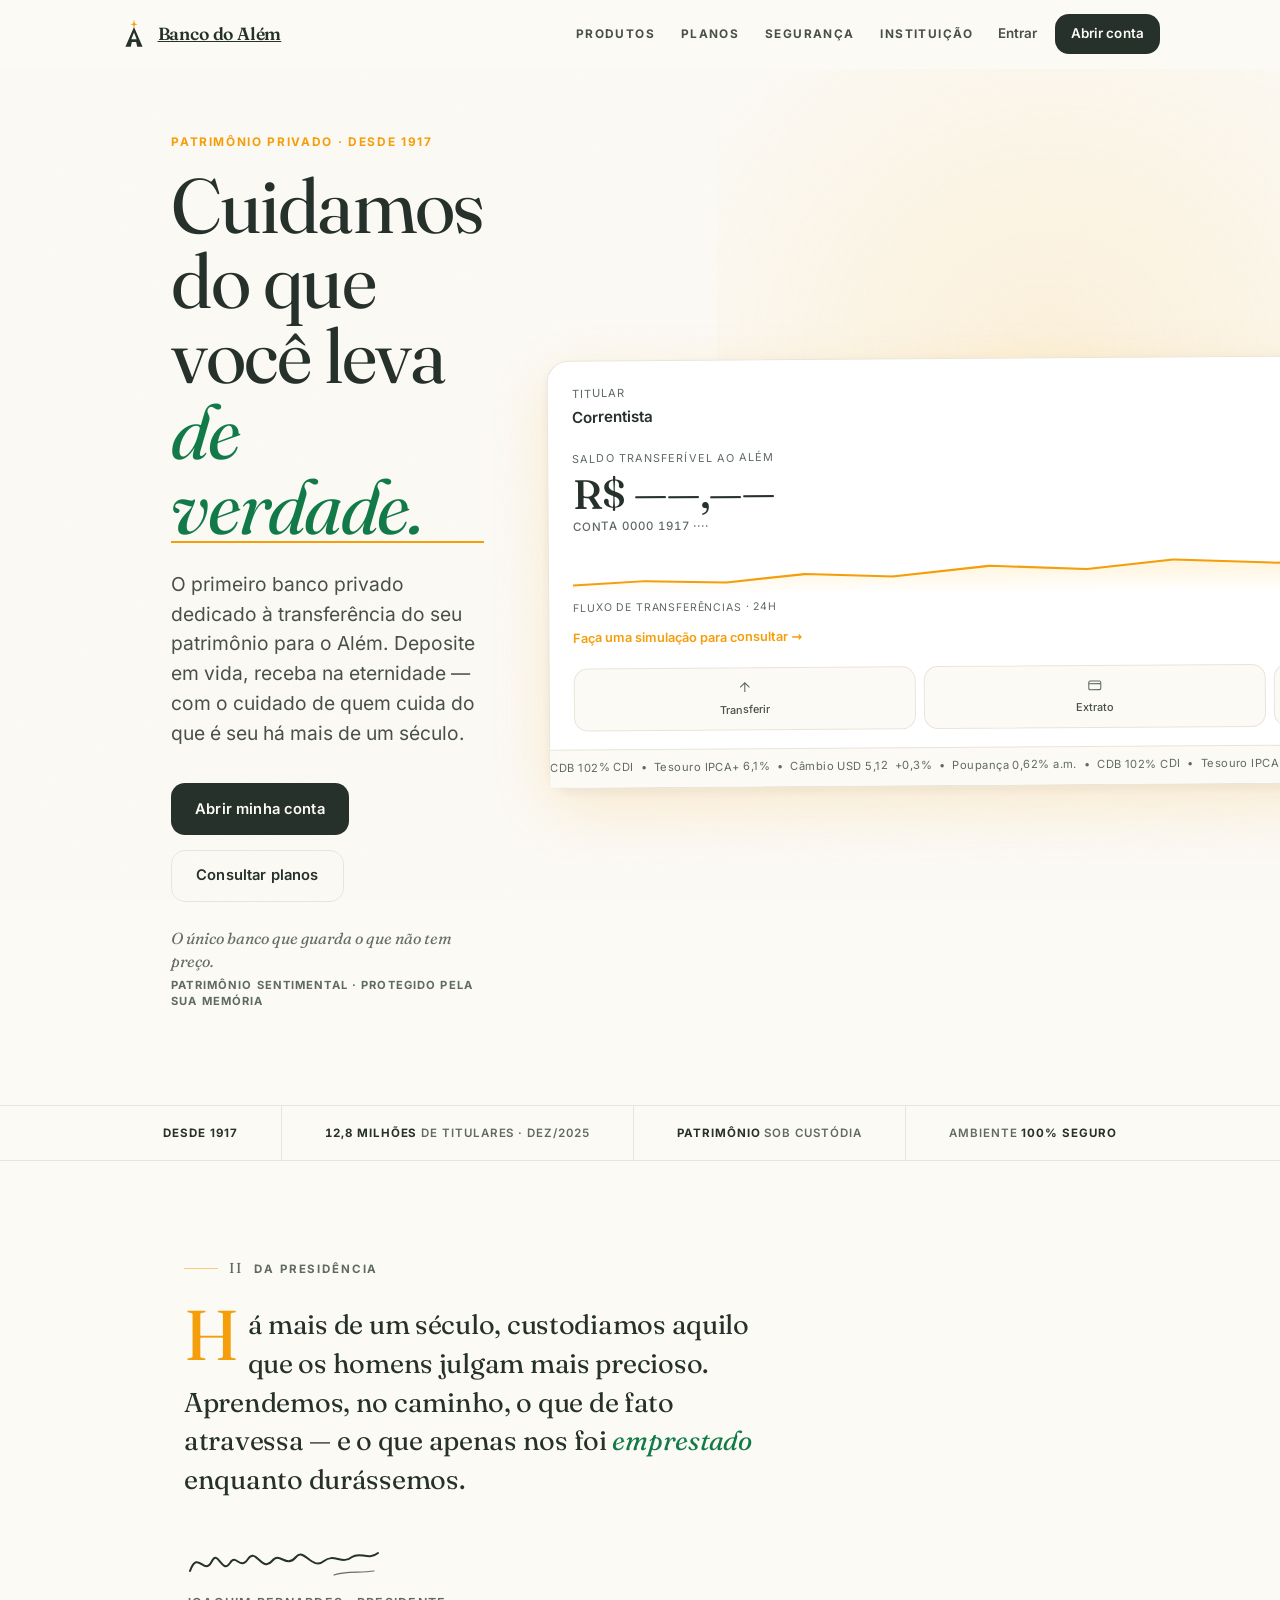
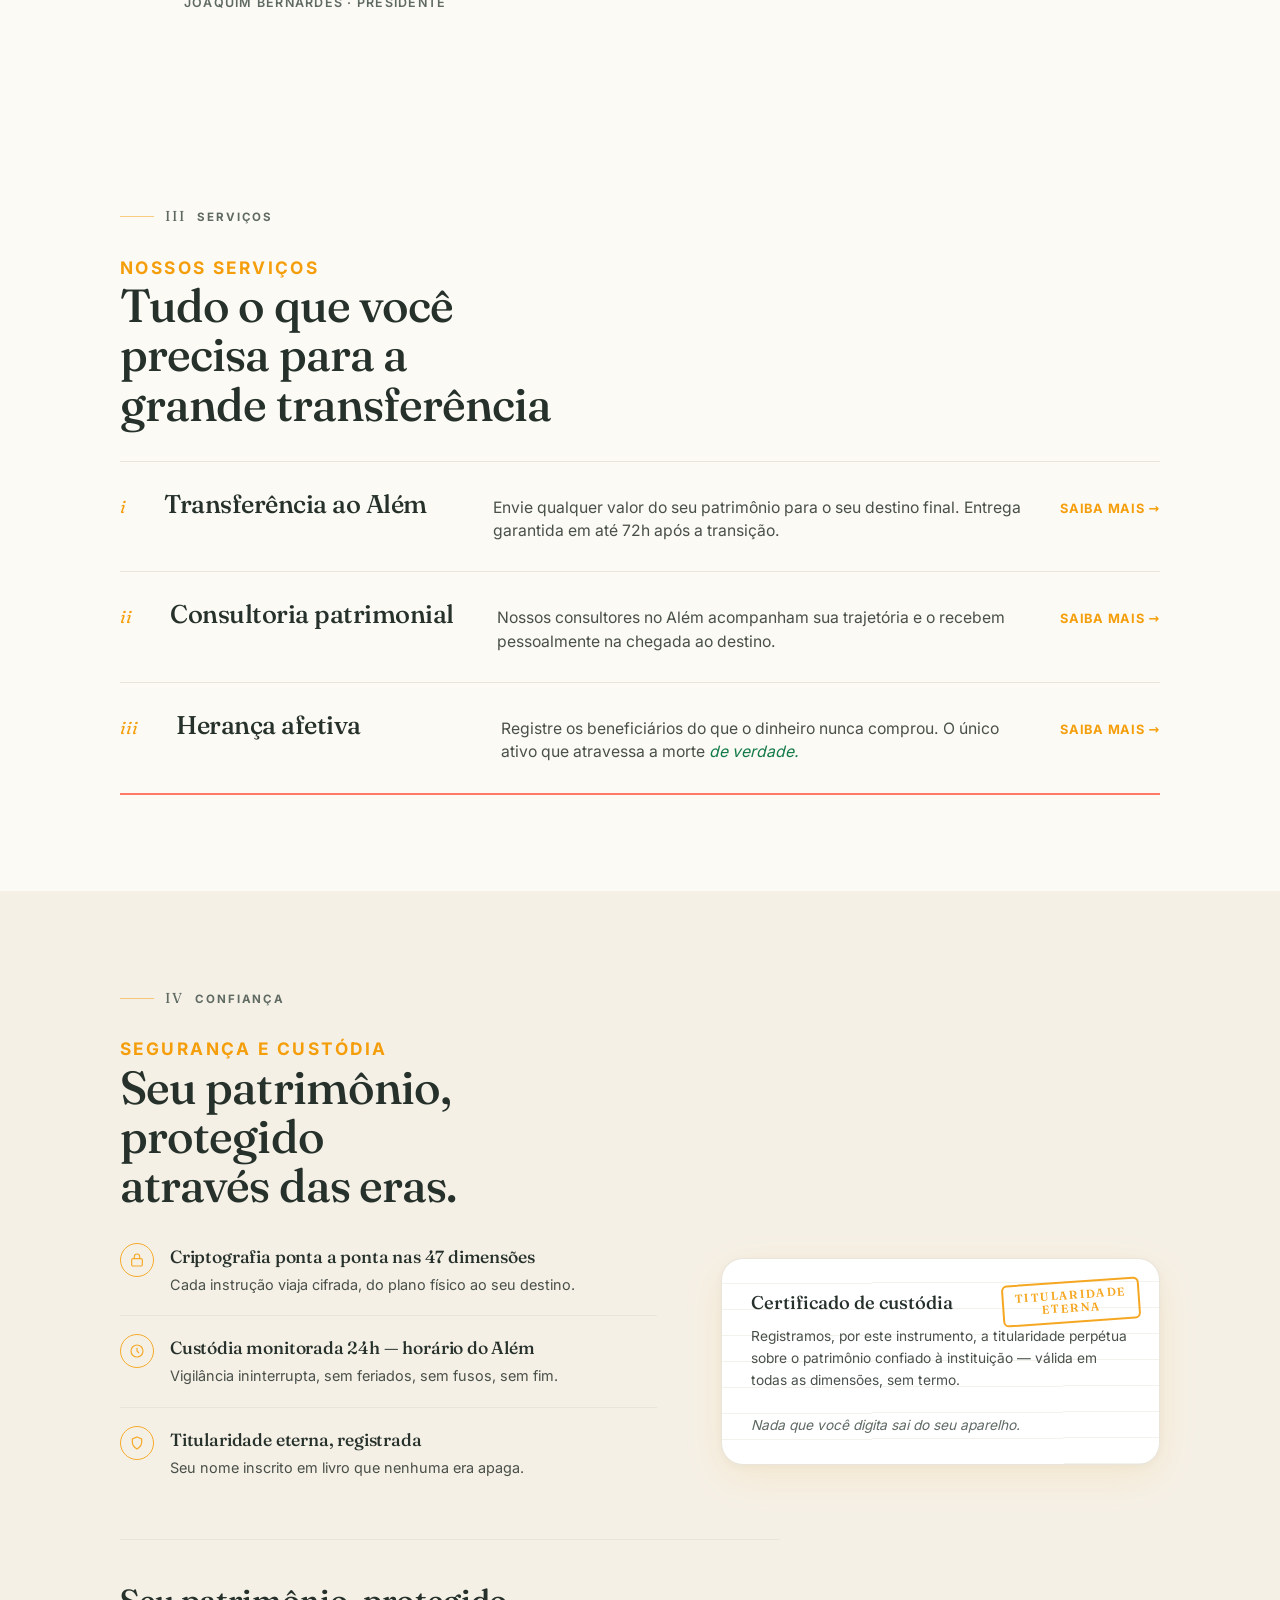
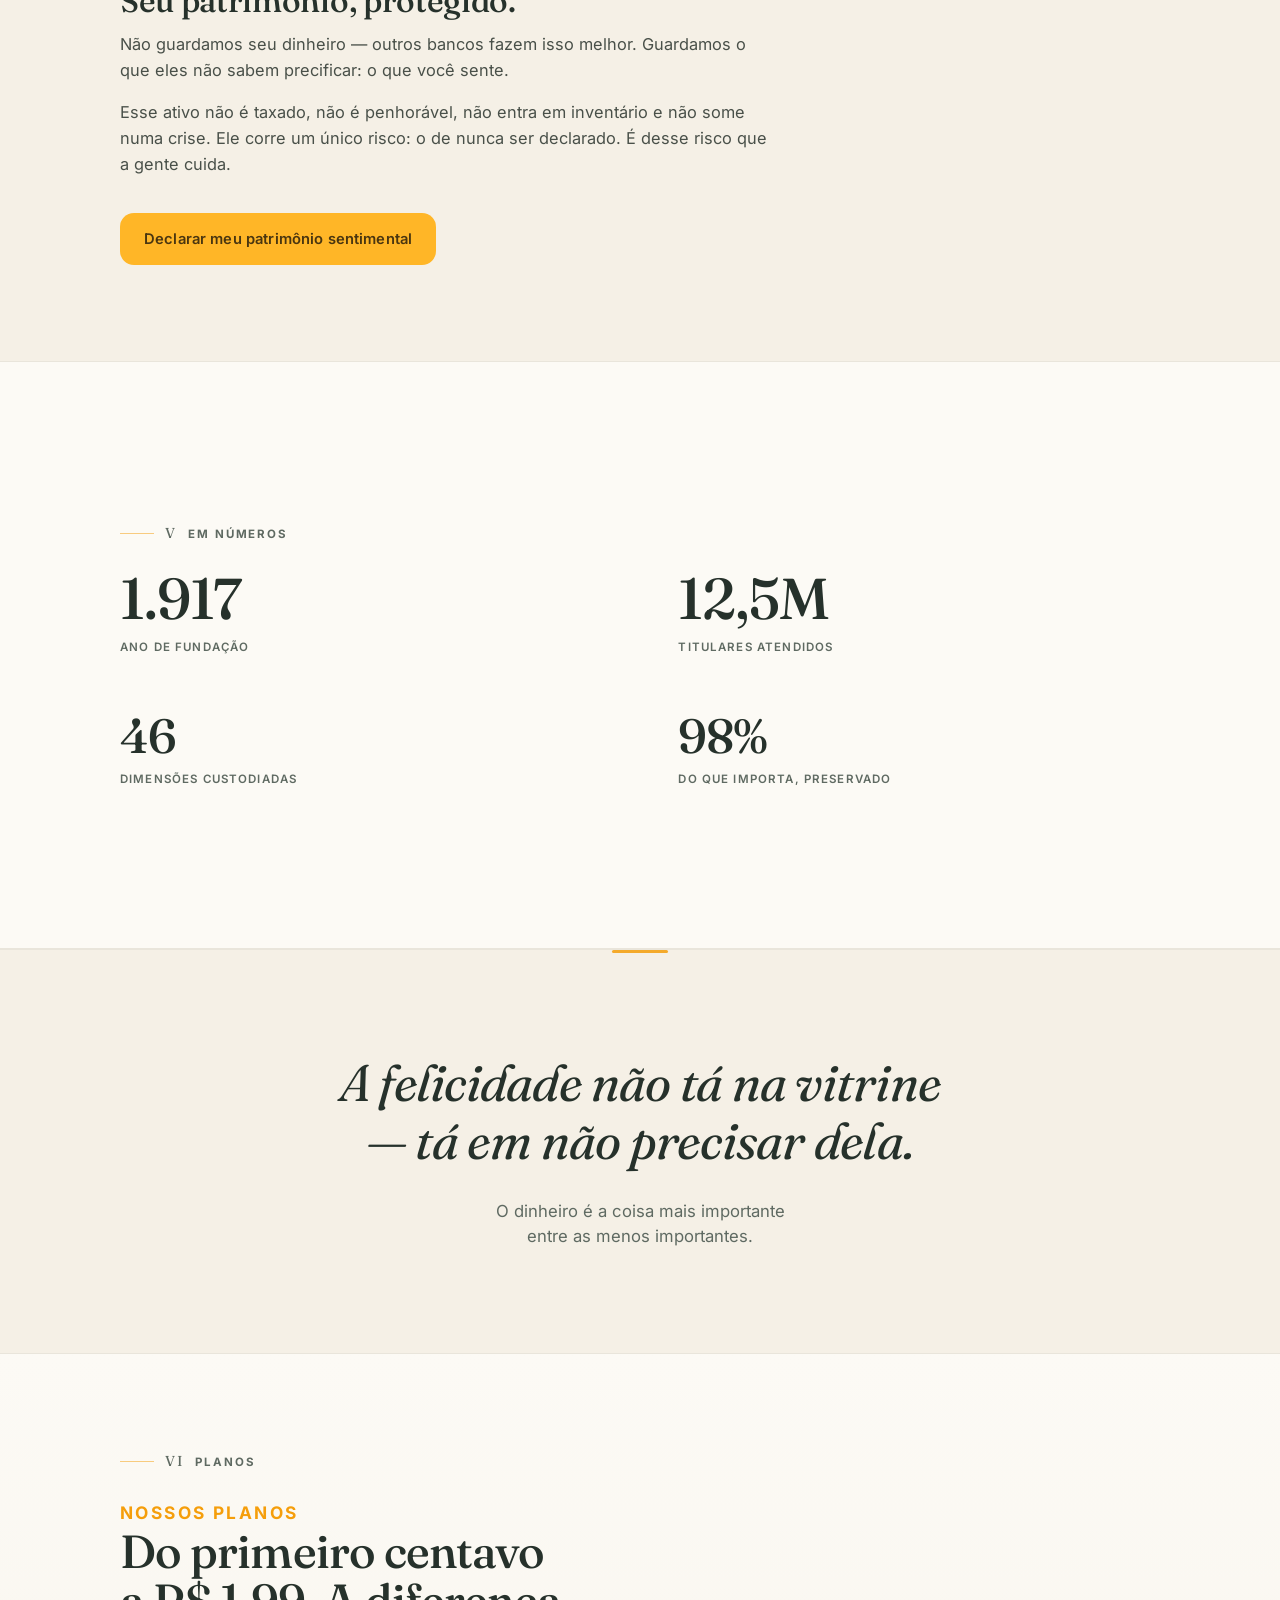
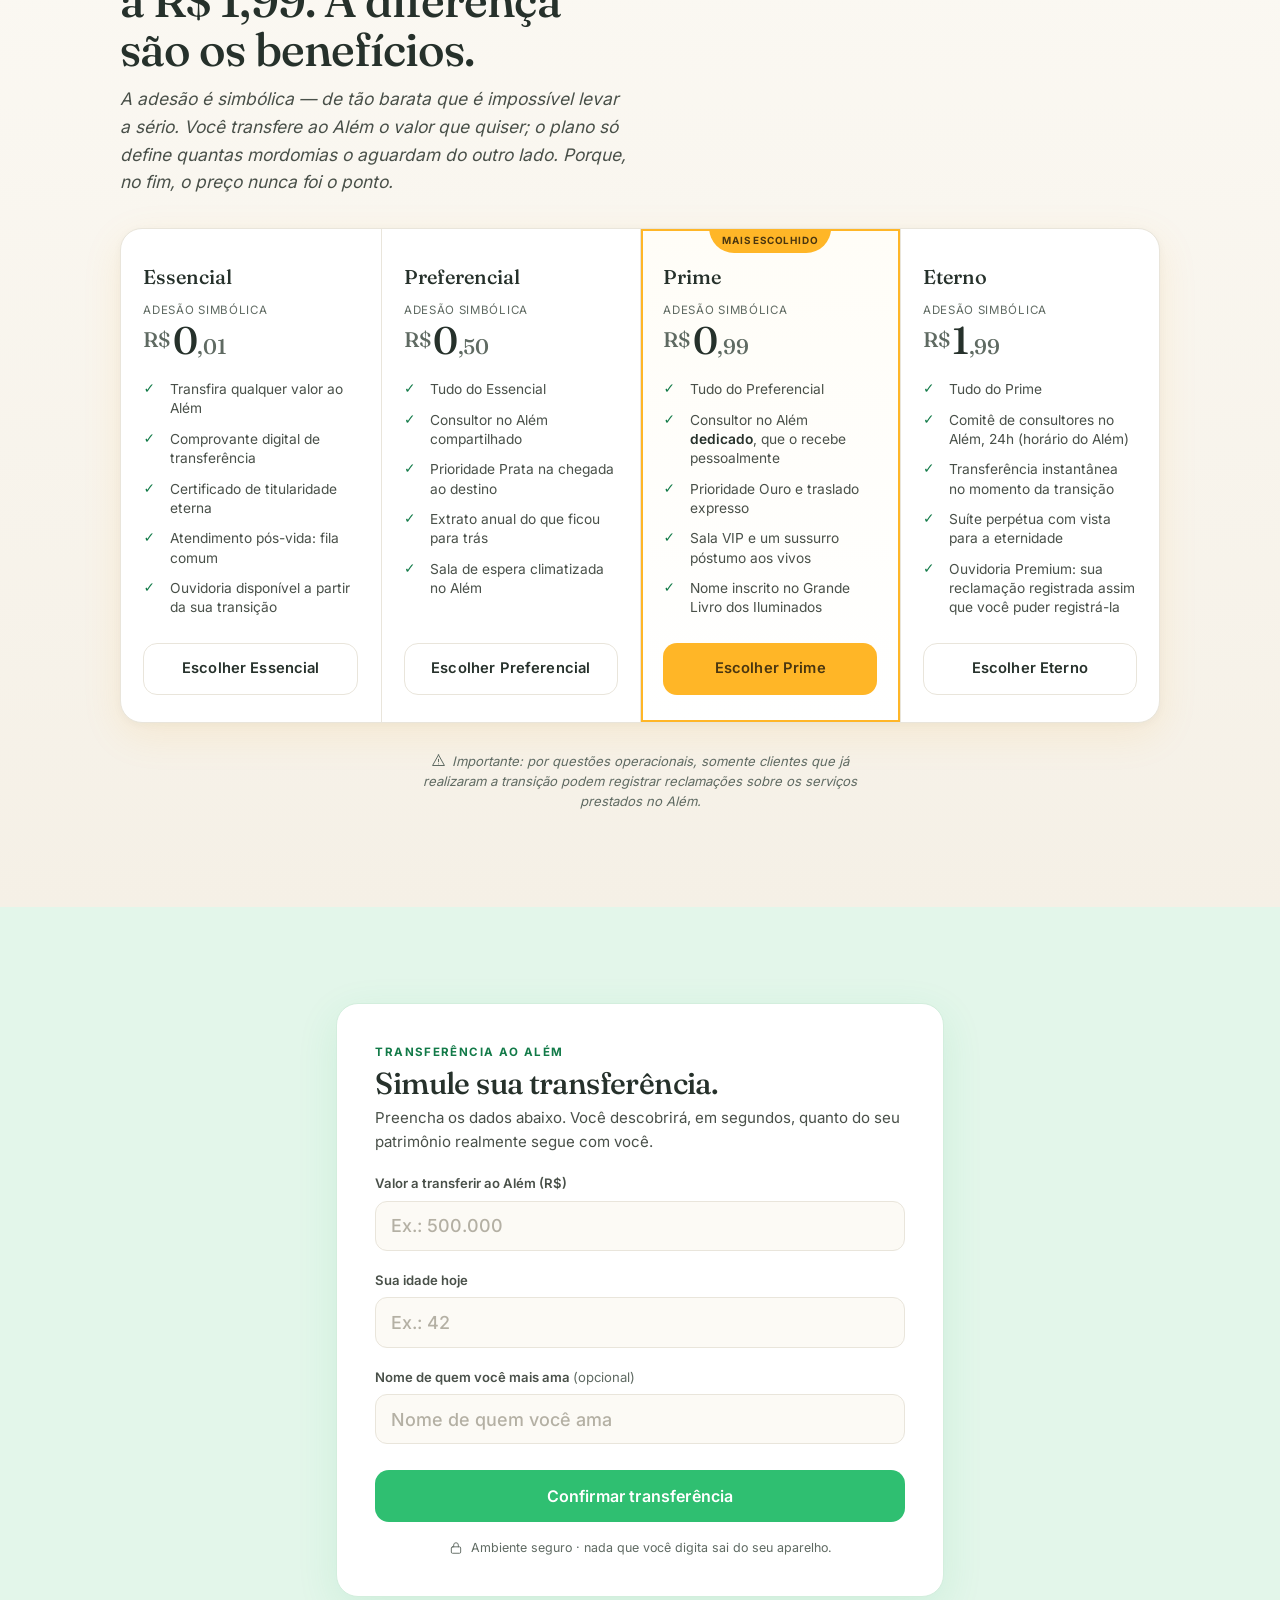
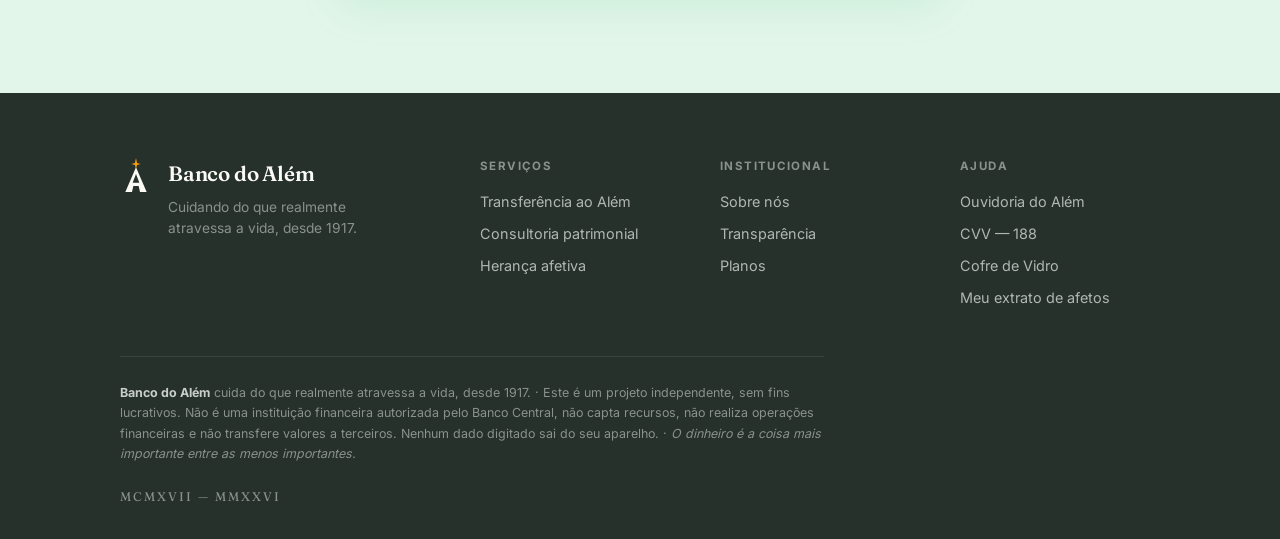
==== commit 59202379: "Privacidade: fontes auto-hospedadas + trava da IA em producao Duas correcoes do checklist de pre-lan" ====
--- a/index.html
+++ b/index.html
@@ -8,9 +8,7 @@
 <meta name="theme-color" content="#FCFAF5">
 <title>Banco do Além</title>
 <link rel="icon" type="image/svg+xml" href="favicon.svg">
-<link rel="preconnect" href="https://fonts.googleapis.com">
-<link rel="preconnect" href="https://fonts.gstatic.com" crossorigin>
-<link href="https://fonts.googleapis.com/css2?family=Fraunces:ital,opsz,wght@0,9..144,400..600;1,9..144,400..500&family=Inter:wght@400;500;600;700&display=swap" rel="stylesheet">
+<link rel="stylesheet" href="fonts.css">
 <style>
   :root{
     /* Luz / superfícies */
@@ -1533,7 +1531,7 @@
      (definida em ai-config.local.js, gitignorado, carregado só em localhost).
      Em produção a chave NUNCA fica aqui: fica num backend. Fallback sempre disponível. */
   var alemAI={
-    on:function(){return !!(window.__ALEM_AI && window.__ALEM_AI.key);},
+    on:function(){return /^(localhost|127\.0\.0\.1|\[::1\]|::1)$/.test(location.hostname) && !!(window.__ALEM_AI && window.__ALEM_AI.key);},
     write:function(system,user){
       var c=window.__ALEM_AI||{}, model=c.model||'gemini-2.5-flash';
       var url='https://generativelanguage.googleapis.com/v1beta/models/'+model+':generateContent?key='+encodeURIComponent(c.key);
--- a/fonts.css
+++ b/fonts.css
@@ -0,0 +1,108 @@
+/* latin-ext */
+@font-face {
+  font-family: 'Fraunces';
+  font-style: italic;
+  font-weight: 400 500;
+  font-display: swap;
+  src: url(fonts/6NU58FyLNQOQZAnv9ZwNjucMHVn85Ni7emAe9lKqZTnbB-gzTK0K1ChjdPeQ_5Y.woff2) format('woff2');
+  unicode-range: U+0100-02BA, U+02BD-02C5, U+02C7-02CC, U+02CE-02D7, U+02DD-02FF, U+0304, U+0308, U+0329, U+1D00-1DBF, U+1E00-1E9F, U+1EF2-1EFF, U+2020, U+20A0-20AB, U+20AD-20C0, U+2113, U+2C60-2C7F, U+A720-A7FF;
+}
+/* latin */
+@font-face {
+  font-family: 'Fraunces';
+  font-style: italic;
+  font-weight: 400 500;
+  font-display: swap;
+  src: url(fonts/6NU58FyLNQOQZAnv9ZwNjucMHVn85Ni7emAe9lKqZTnbB-gzTK0K1ChjeveQ.woff2) format('woff2');
+  unicode-range: U+0000-00FF, U+0131, U+0152-0153, U+02BB-02BC, U+02C6, U+02DA, U+02DC, U+0304, U+0308, U+0329, U+2000-206F, U+20AC, U+2122, U+2191, U+2193, U+2212, U+2215, U+FEFF, U+FFFD;
+}
+/* latin-ext */
+@font-face {
+  font-family: 'Fraunces';
+  font-style: normal;
+  font-weight: 400 600;
+  font-display: swap;
+  src: url(fonts/6NU78FyLNQOQZAnv9bYEvDiIdE9Ea92uemAk_WBq8U_9v0c2Wa0KxCFTeO-U.woff2) format('woff2');
+  unicode-range: U+0100-02BA, U+02BD-02C5, U+02C7-02CC, U+02CE-02D7, U+02DD-02FF, U+0304, U+0308, U+0329, U+1D00-1DBF, U+1E00-1E9F, U+1EF2-1EFF, U+2020, U+20A0-20AB, U+20AD-20C0, U+2113, U+2C60-2C7F, U+A720-A7FF;
+}
+/* latin */
+@font-face {
+  font-family: 'Fraunces';
+  font-style: normal;
+  font-weight: 400 600;
+  font-display: swap;
+  src: url(fonts/6NU78FyLNQOQZAnv9bYEvDiIdE9Ea92uemAk_WBq8U_9v0c2Wa0KxC9TeA.woff2) format('woff2');
+  unicode-range: U+0000-00FF, U+0131, U+0152-0153, U+02BB-02BC, U+02C6, U+02DA, U+02DC, U+0304, U+0308, U+0329, U+2000-206F, U+20AC, U+2122, U+2191, U+2193, U+2212, U+2215, U+FEFF, U+FFFD;
+}
+/* latin-ext */
+@font-face {
+  font-family: 'Inter';
+  font-style: normal;
+  font-weight: 400;
+  font-display: swap;
+  src: url(fonts/UcC73FwrK3iLTeHuS_nVMrMxCp50SjIa25L7SUc.woff2) format('woff2');
+  unicode-range: U+0100-02BA, U+02BD-02C5, U+02C7-02CC, U+02CE-02D7, U+02DD-02FF, U+0304, U+0308, U+0329, U+1D00-1DBF, U+1E00-1E9F, U+1EF2-1EFF, U+2020, U+20A0-20AB, U+20AD-20C0, U+2113, U+2C60-2C7F, U+A720-A7FF;
+}
+/* latin */
+@font-face {
+  font-family: 'Inter';
+  font-style: normal;
+  font-weight: 400;
+  font-display: swap;
+  src: url(fonts/UcC73FwrK3iLTeHuS_nVMrMxCp50SjIa1ZL7.woff2) format('woff2');
+  unicode-range: U+0000-00FF, U+0131, U+0152-0153, U+02BB-02BC, U+02C6, U+02DA, U+02DC, U+0304, U+0308, U+0329, U+2000-206F, U+20AC, U+2122, U+2191, U+2193, U+2212, U+2215, U+FEFF, U+FFFD;
+}
+/* latin-ext */
+@font-face {
+  font-family: 'Inter';
+  font-style: normal;
+  font-weight: 500;
+  font-display: swap;
+  src: url(fonts/UcC73FwrK3iLTeHuS_nVMrMxCp50SjIa25L7SUc.woff2) format('woff2');
+  unicode-range: U+0100-02BA, U+02BD-02C5, U+02C7-02CC, U+02CE-02D7, U+02DD-02FF, U+0304, U+0308, U+0329, U+1D00-1DBF, U+1E00-1E9F, U+1EF2-1EFF, U+2020, U+20A0-20AB, U+20AD-20C0, U+2113, U+2C60-2C7F, U+A720-A7FF;
+}
+/* latin */
+@font-face {
+  font-family: 'Inter';
+  font-style: normal;
+  font-weight: 500;
+  font-display: swap;
+  src: url(fonts/UcC73FwrK3iLTeHuS_nVMrMxCp50SjIa1ZL7.woff2) format('woff2');
+  unicode-range: U+0000-00FF, U+0131, U+0152-0153, U+02BB-02BC, U+02C6, U+02DA, U+02DC, U+0304, U+0308, U+0329, U+2000-206F, U+20AC, U+2122, U+2191, U+2193, U+2212, U+2215, U+FEFF, U+FFFD;
+}
+/* latin-ext */
+@font-face {
+  font-family: 'Inter';
+  font-style: normal;
+  font-weight: 600;
+  font-display: swap;
+  src: url(fonts/UcC73FwrK3iLTeHuS_nVMrMxCp50SjIa25L7SUc.woff2) format('woff2');
+  unicode-range: U+0100-02BA, U+02BD-02C5, U+02C7-02CC, U+02CE-02D7, U+02DD-02FF, U+0304, U+0308, U+0329, U+1D00-1DBF, U+1E00-1E9F, U+1EF2-1EFF, U+2020, U+20A0-20AB, U+20AD-20C0, U+2113, U+2C60-2C7F, U+A720-A7FF;
+}
+/* latin */
+@font-face {
+  font-family: 'Inter';
+  font-style: normal;
+  font-weight: 600;
+  font-display: swap;
+  src: url(fonts/UcC73FwrK3iLTeHuS_nVMrMxCp50SjIa1ZL7.woff2) format('woff2');
+  unicode-range: U+0000-00FF, U+0131, U+0152-0153, U+02BB-02BC, U+02C6, U+02DA, U+02DC, U+0304, U+0308, U+0329, U+2000-206F, U+20AC, U+2122, U+2191, U+2193, U+2212, U+2215, U+FEFF, U+FFFD;
+}
+/* latin-ext */
+@font-face {
+  font-family: 'Inter';
+  font-style: normal;
+  font-weight: 700;
+  font-display: swap;
+  src: url(fonts/UcC73FwrK3iLTeHuS_nVMrMxCp50SjIa25L7SUc.woff2) format('woff2');
+  unicode-range: U+0100-02BA, U+02BD-02C5, U+02C7-02CC, U+02CE-02D7, U+02DD-02FF, U+0304, U+0308, U+0329, U+1D00-1DBF, U+1E00-1E9F, U+1EF2-1EFF, U+2020, U+20A0-20AB, U+20AD-20C0, U+2113, U+2C60-2C7F, U+A720-A7FF;
+}
+/* latin */
+@font-face {
+  font-family: 'Inter';
+  font-style: normal;
+  font-weight: 700;
+  font-display: swap;
+  src: url(fonts/UcC73FwrK3iLTeHuS_nVMrMxCp50SjIa1ZL7.woff2) format('woff2');
+  unicode-range: U+0000-00FF, U+0131, U+0152-0153, U+02BB-02BC, U+02C6, U+02DA, U+02DC, U+0304, U+0308, U+0329, U+2000-206F, U+20AC, U+2122, U+2191, U+2193, U+2212, U+2215, U+FEFF, U+FFFD;
+}
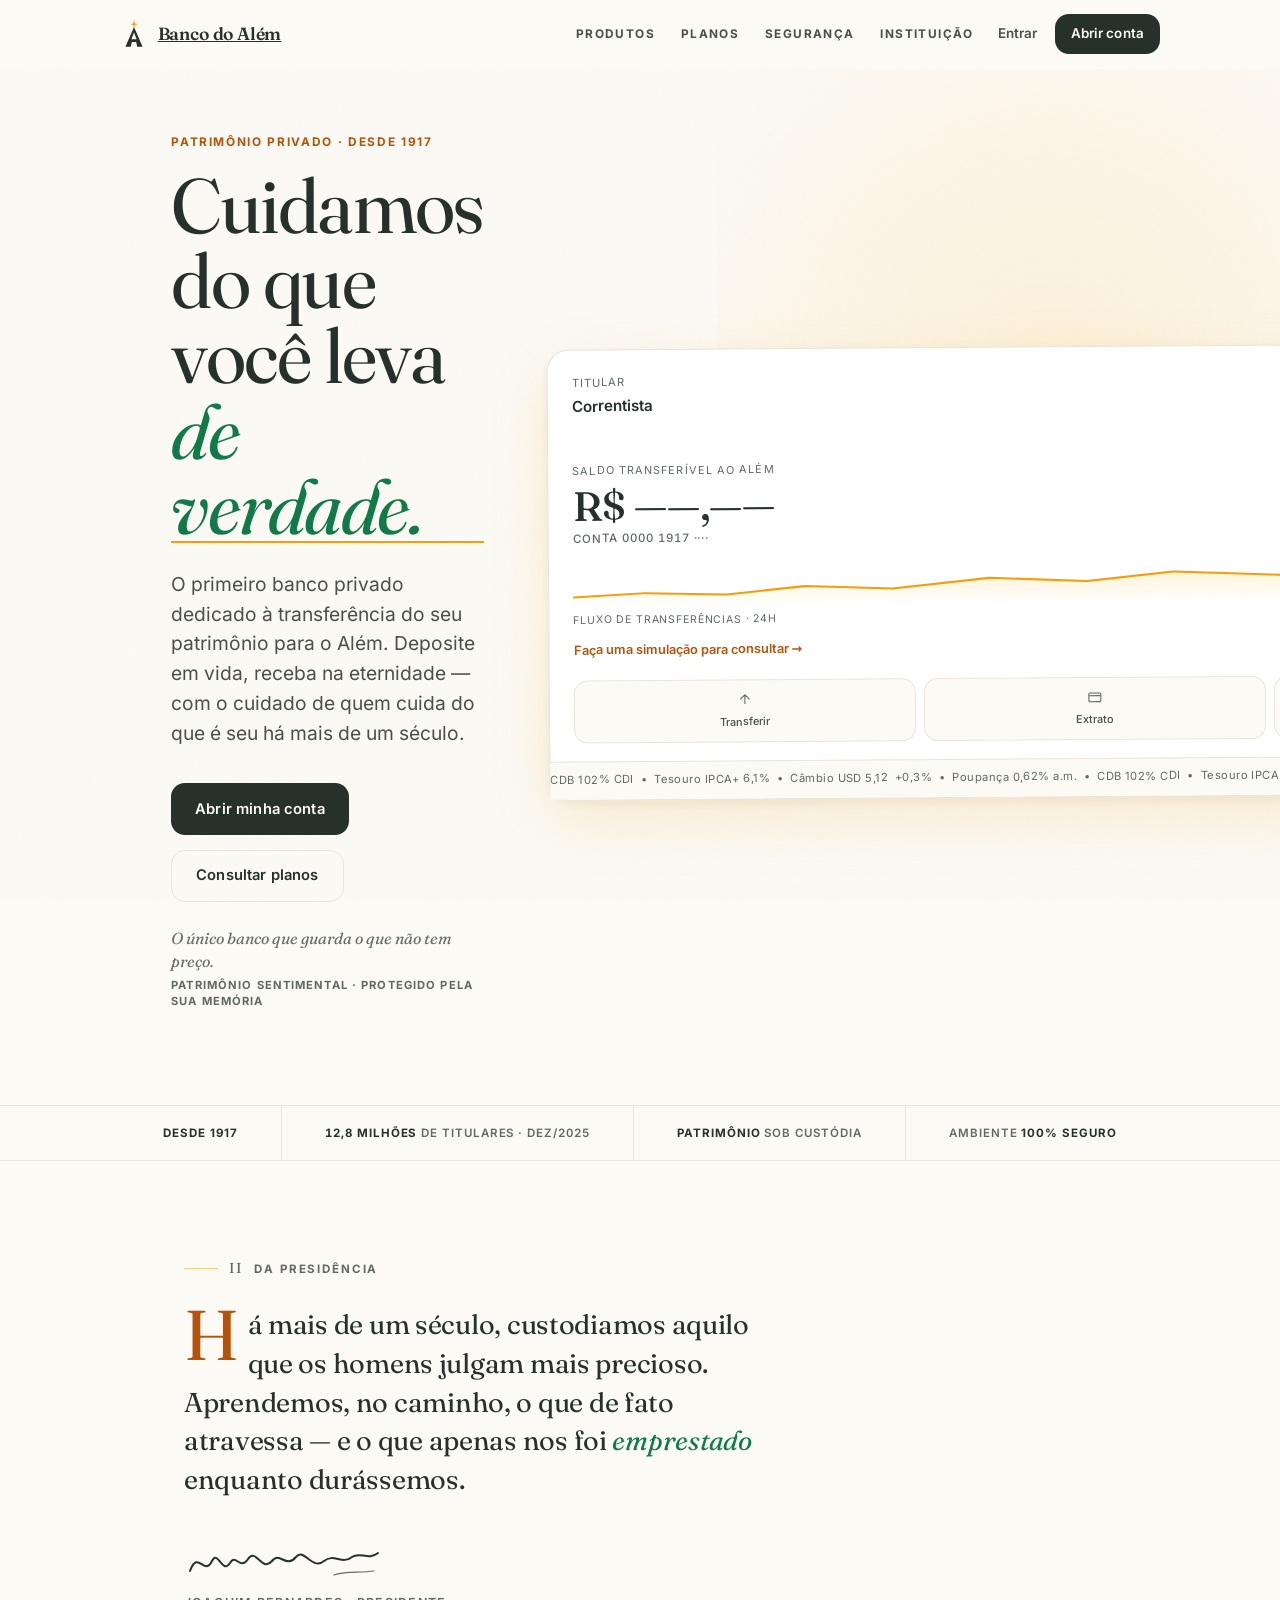
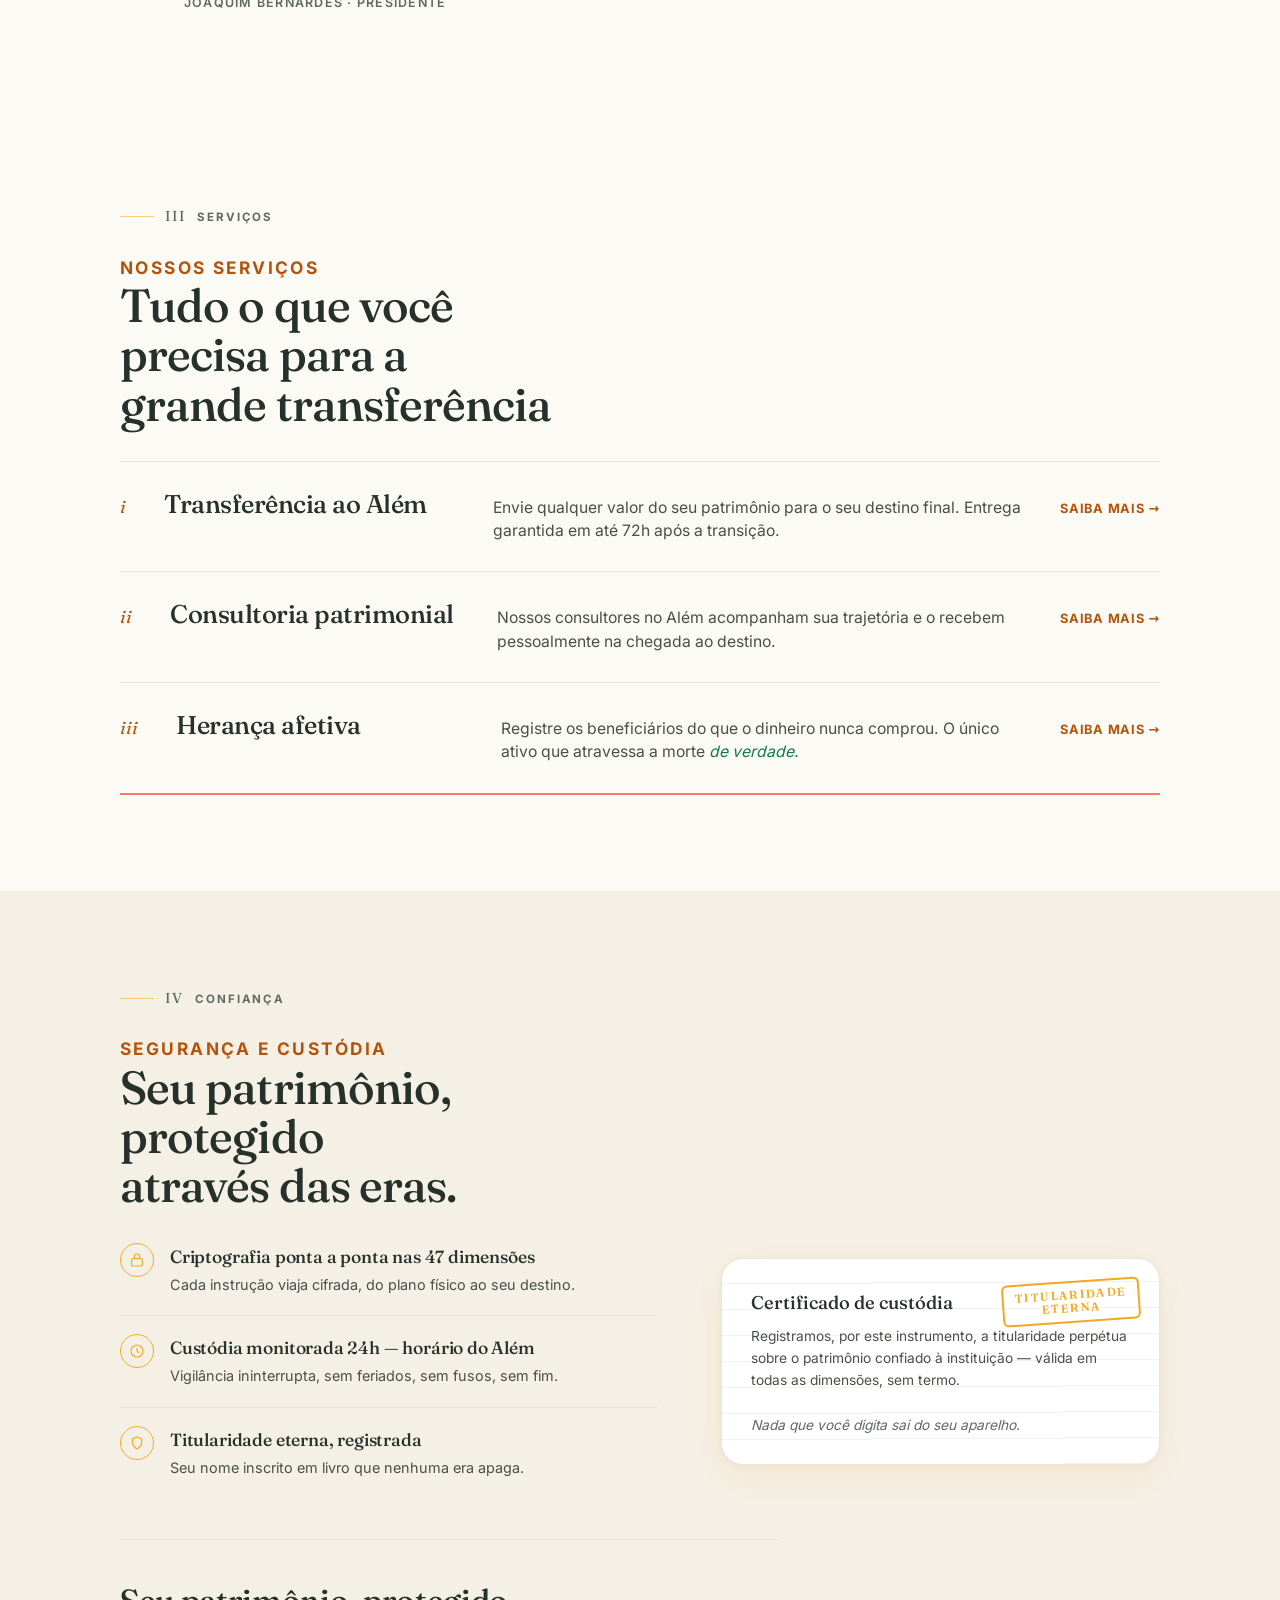
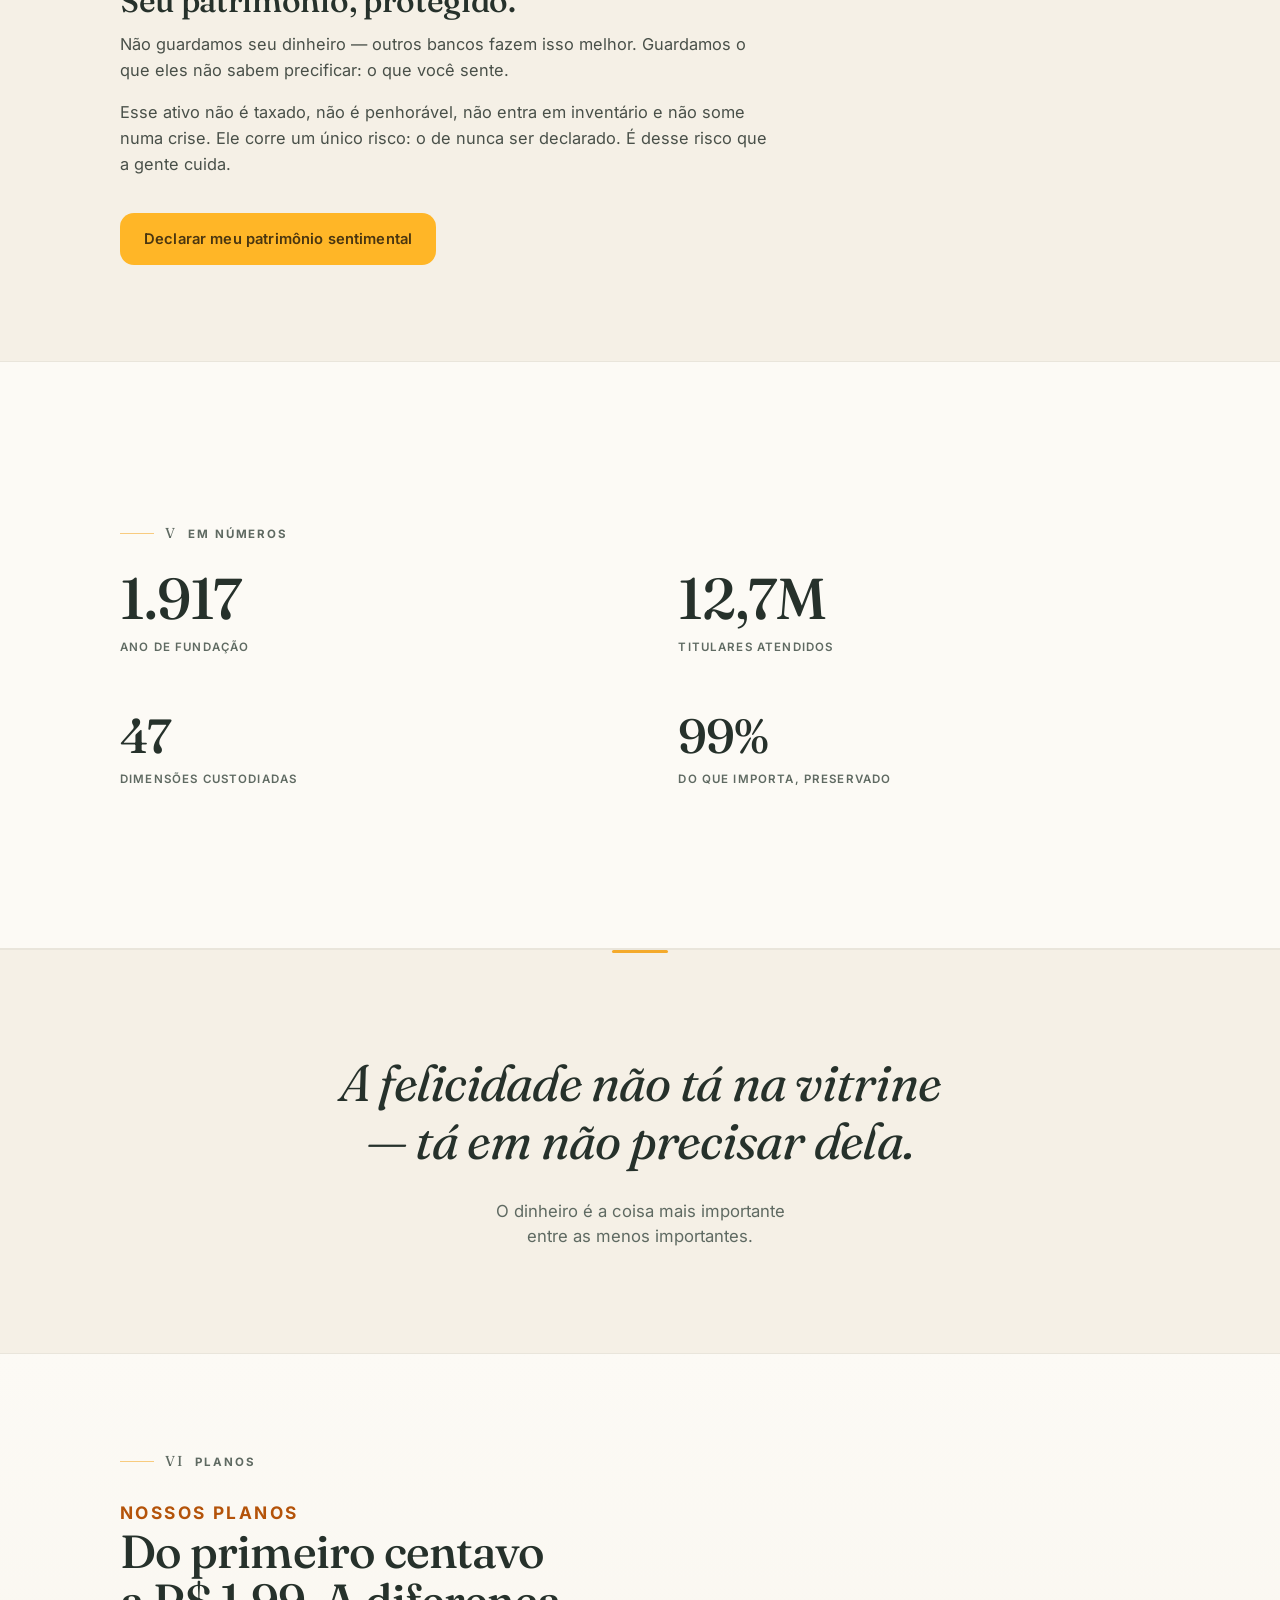
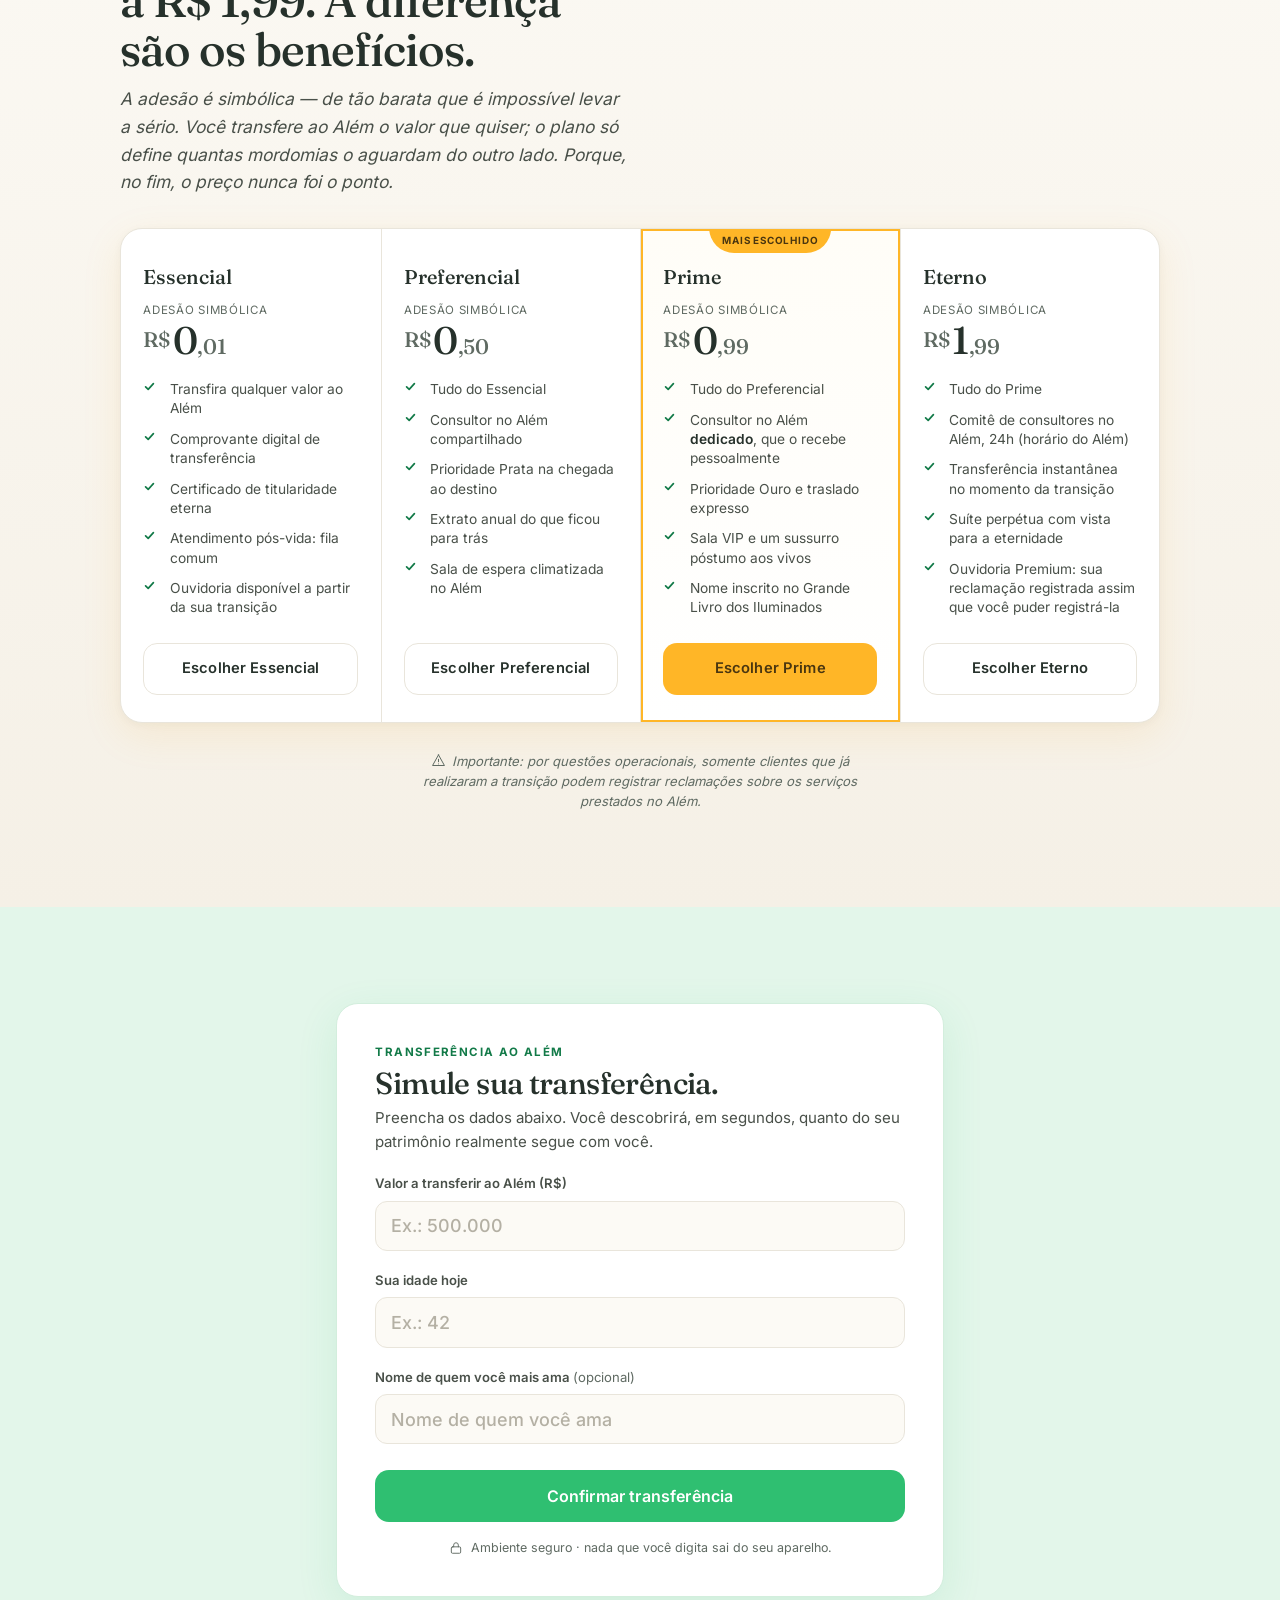
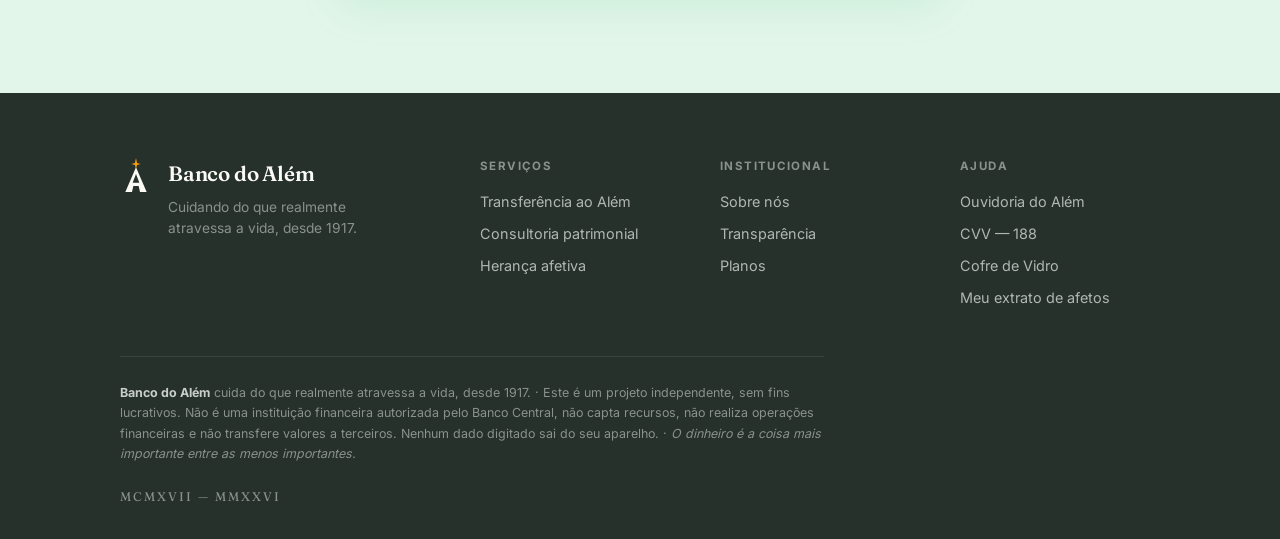
==== commit 09bd1053: "QA: corrige achados dos 5 especialistas (a11y, privacidade, animacao) Auditoria de QA multi-agente +" ====
--- a/index.html
+++ b/index.html
@@ -7,8 +7,15 @@
 <meta name="description" content="Banco do Além — patrimônio privado dedicado à sua transferência ao Além. Deposite em vida, receba na eternidade, com o cuidado de quem cuida do que é seu há mais de um século.">
 <meta name="theme-color" content="#FCFAF5">
 <title>Banco do Além</title>
+<!-- Open Graph / Twitter — TODO: adicionar og:image (og.png) como tarefa futura -->
+<meta property="og:type" content="website">
+<meta property="og:title" content="Banco do Além">
+<meta property="og:description" content="Banco do Além — patrimônio privado dedicado à sua transferência ao Além. Deposite em vida, receba na eternidade, com o cuidado de quem cuida do que é seu há mais de um século.">
+<meta property="og:url" content="https://bancodoalem.com.br/">
+<meta name="twitter:card" content="summary">
 <link rel="icon" type="image/svg+xml" href="favicon.svg">
 <link rel="stylesheet" href="fonts.css">
+<noscript><style>.sr{opacity:1!important;transform:none!important}</style></noscript>
 <style>
   :root{
     /* Luz / superfícies */
@@ -17,6 +24,8 @@
     --tinta:#26312B; --corpo:#495049; --suave:#5F6A62; --linha:#E9E5DB;
     /* Sol (marca) */
     --sol:#FFB627; --sol-forte:#F59E0B; --sol-luz:#FFE7B0;
+    /* Sol como TEXTO/LINK (contraste AA sobre marfim ~4.6:1) */
+    --sol-txt:#B45309;
     /* Vida (verde) */
     --vida:#2FBF71; --vida-profundo:#127A48; --vida-fundo:#E3F6EA;
     /* Afeto (coral) */
@@ -47,14 +56,15 @@
   h1,h2,h3,h4{font-family:var(--serif);margin:0;text-wrap:balance}
   h1,h2,h3{line-height:1.06;letter-spacing:-.02em}
   p{margin:0 0 1rem;color:var(--corpo)}
-  a{color:var(--sol-forte)}
+  a{color:var(--sol-txt)}
   img,svg{max-width:100%}
   .wrap{max-width:1120px;margin:0 auto;padding:0 clamp(1.2rem,4vw,2.5rem)}
-  .eyebrow{font-size:.74rem;font-weight:700;letter-spacing:.14em;text-transform:uppercase;color:var(--sol-forte);margin:0}
+  .eyebrow{font-size:.74rem;font-weight:700;letter-spacing:.14em;text-transform:uppercase;color:var(--sol-txt);margin:0}
   .tnum{font-variant-numeric:tabular-nums}
   .italic{font-style:italic}
   :focus-visible{outline:2px solid var(--sol-forte);outline-offset:3px;border-radius:4px}
   .sr-only{position:absolute!important;width:1px;height:1px;padding:0;margin:-1px;overflow:hidden;clip:rect(0,0,0,0);white-space:nowrap;border:0}
+  .skip-link:focus{position:fixed;left:1rem;top:1rem;width:auto;height:auto;clip:auto;background:var(--tinta);color:var(--luz);padding:.6rem 1rem;border-radius:8px;z-index:200}
 
   /* ---------- Grão global (§2.6) ---------- */
   .grain{position:fixed;inset:0;pointer-events:none;z-index:1;mix-blend-mode:multiply;opacity:.035}
@@ -130,7 +140,7 @@
   .acct .op{display:flex;align-items:center;gap:.35rem;font-size:.7rem;letter-spacing:.06em;text-transform:uppercase;color:var(--vida-profundo);font-weight:600}
   .acct .op .dot{width:7px;height:7px;border-radius:50%;background:var(--vida);animation:pulse 2.4s ease-in-out infinite}
   @keyframes pulse{0%,100%{opacity:1;box-shadow:0 0 0 0 rgba(47,191,113,.5)}50%{opacity:.7;box-shadow:0 0 0 5px rgba(47,191,113,0)}}
-  .acct .a-out{margin-top:.35rem;font-size:.68rem;color:var(--suave);text-decoration:none;display:block;text-align:right}
+  .acct .a-out{margin-top:.35rem;font-size:.68rem;color:var(--suave);text-decoration:none;display:flex;align-items:center;justify-content:flex-end;min-height:44px}
   .acct .a-out:hover{color:var(--tinta)}
   .acct .bal-lbl{font-size:.68rem;letter-spacing:.1em;text-transform:uppercase;color:var(--suave)}
   .acct .bal-v{font-family:var(--serif);font-size:clamp(2rem,3.2vw,2.6rem);font-weight:500;color:var(--tinta);line-height:1;letter-spacing:-.01em;margin:.35rem 0 .15rem;cursor:default}
@@ -139,7 +149,7 @@
   .acct .spark svg{display:block;width:100%;height:44px}
   .acct .spark .line{fill:none;stroke:var(--sol-forte);stroke-width:2;stroke-linecap:round;stroke-linejoin:round}
   .acct .spark-lbl{font-size:.66rem;letter-spacing:.08em;text-transform:uppercase;color:var(--suave)}
-  .acct .consult{display:inline-block;margin-top:.7rem;font-size:.8rem;font-weight:600;color:var(--sol-forte);text-decoration:none}
+  .acct .consult{display:inline-block;margin-top:.7rem;font-size:.8rem;font-weight:600;color:var(--sol-txt);text-decoration:none}
   .acct .consult:hover{text-decoration:underline;text-underline-offset:3px}
   .acct .chips-row{display:flex;gap:.5rem;margin-top:1.1rem}
   .acct .qchip{flex:1;display:flex;flex-direction:column;align-items:center;gap:.35rem;background:var(--luz);border:1px solid var(--linha);border-radius:var(--rb);padding:.7rem .3rem;font-size:.68rem;color:var(--corpo);font-weight:500}
@@ -165,7 +175,7 @@
   .carta{background:var(--luz)}
   .carta .col{max-width:36rem;margin-left:clamp(0px,6vw,4rem)}
   .carta .body{font-family:var(--serif);font-size:clamp(1.3rem,2.6vw,1.7rem);line-height:1.42;color:var(--tinta);font-weight:400;letter-spacing:-.01em}
-  .carta .body .cap{float:left;font-family:var(--serif);font-size:4.4rem;line-height:.72;font-weight:400;color:var(--sol-forte);margin:.28rem .55rem 0 0}
+  .carta .body .cap{float:left;font-family:var(--serif);font-size:4.4rem;line-height:.72;font-weight:400;color:var(--sol-txt);margin:.28rem .55rem 0 0}
   .carta .body em{font-style:italic;color:var(--vida-profundo)}
   .carta .sig{margin-top:2rem;display:flex;flex-direction:column;gap:.4rem}
   .carta .sig svg{width:200px;height:56px}
@@ -176,11 +186,11 @@
   .prod{display:grid;grid-template-columns:auto minmax(11rem,1.1fr) 2fr auto;gap:clamp(1rem,3vw,2.4rem);align-items:baseline;padding:1.8rem 0;border-bottom:1px solid var(--linha);transition:background .25s}
   .prod:hover{background:linear-gradient(90deg,rgba(255,231,176,.16),transparent 70%)}
   .prod.afeto{border-bottom:2px solid var(--afeto)}
-  .prod .rn{font-family:var(--serif);font-style:italic;font-size:1.1rem;color:var(--sol-forte);font-variant-numeric:tabular-nums}
+  .prod .rn{font-family:var(--serif);font-style:italic;font-size:1.1rem;color:var(--sol-txt);font-variant-numeric:tabular-nums}
   .prod h3{font-size:clamp(1.25rem,2.4vw,1.6rem);font-weight:500;color:var(--tinta)}
   .prod .desc{font-size:.98rem;color:var(--corpo);margin:0;line-height:1.5}
   .prod .desc em{font-style:italic;color:var(--vida-profundo)}
-  .prod .more{font-size:.8rem;font-weight:700;letter-spacing:.06em;text-transform:uppercase;color:var(--sol-forte);text-decoration:none;white-space:nowrap}
+  .prod .more{font-size:.8rem;font-weight:700;letter-spacing:.06em;text-transform:uppercase;color:var(--sol-txt);text-decoration:none;white-space:nowrap}
   .prod .more:hover{text-decoration:underline;text-underline-offset:3px}
 
   /* IV · SEGURANÇA */
@@ -212,7 +222,7 @@
   .metric.b{align-self:end}
   .metric.b .fig{font-size:clamp(1.9rem,4vw,3rem)}
   .metric .fig{font-family:var(--serif);font-size:clamp(2.2rem,5vw,3.6rem);font-weight:500;color:var(--tinta);line-height:1;letter-spacing:-.02em}
-  .metric .fig .u{color:var(--sol-forte)}
+  .metric .fig .u{color:var(--sol-txt)}
   .metric .lbl{font-size:.72rem;letter-spacing:.1em;text-transform:uppercase;color:var(--suave);font-weight:600;margin-top:.6rem}
 
   /* VI · PLANOS */
@@ -259,7 +269,10 @@
   .sim label .opt{font-weight:400;color:var(--suave)}
   .sim input{width:100%;background:var(--luz);border:1.5px solid var(--linha);border-radius:var(--ri);color:var(--tinta);font-family:var(--sans);font-size:1.12rem;font-weight:500;padding:.85rem .9rem;outline:none;transition:border-color .2s}
   .sim input:focus{border-color:var(--vida)}
+  .sim input[aria-invalid="true"]{border-color:var(--afeto-forte)}
   .sim input::placeholder{color:#B4B0A4}
+  .sim .sim-err{margin:.45rem 0 0;font-size:.82rem;font-weight:600;color:var(--afeto-forte);line-height:1.4}
+  .sim .sim-err[hidden]{display:none}
   .sim .btn{width:100%;margin-top:1.6rem;font-size:1rem}
   .sim .secure{display:flex;align-items:center;justify-content:center;gap:.5rem;font-size:.78rem;color:var(--suave);margin-top:1rem;text-align:center}
 
@@ -355,7 +368,7 @@
   .donate{max-width:36rem;margin:0 auto;text-align:center}
   .donate .rule{width:44px;height:3px;background:var(--afeto);border-radius:99px;margin:0 auto 1.6rem}
   .chips{display:flex;flex-wrap:wrap;gap:.6rem;justify-content:center;margin:1.2rem 0}
-  .chip{background:var(--sup);border:1.5px solid var(--linha);color:var(--tinta);border-radius:999px;padding:.55rem 1.1rem;font-weight:600;font-size:.92rem;cursor:pointer;transition:all .2s;font-family:var(--sans)}
+  .chip{background:var(--sup);border:1.5px solid var(--linha);color:var(--tinta);border-radius:999px;padding:.55rem 1.1rem;min-height:44px;display:inline-flex;align-items:center;justify-content:center;font-weight:600;font-size:.92rem;cursor:pointer;transition:all .2s;font-family:var(--sans)}
   .chip:hover,.chip.sel{background:var(--afeto);color:#fff;border-color:var(--afeto)}
   .exit-row{display:flex;gap:1.4rem;justify-content:center;align-items:center;flex-wrap:wrap;margin-top:1.6rem}
   .leave{background:none;border:0;color:var(--corpo);font-family:var(--sans);font-size:.92rem;font-weight:600;text-decoration:underline;text-underline-offset:3px;cursor:pointer;height:52px;padding:0 1.2rem}
@@ -385,7 +398,7 @@
   #carta-ov .cbar .cclose{background:none;border:0;cursor:pointer;color:var(--suave);font-family:var(--sans);font-size:.86rem;font-weight:600;text-decoration:underline;text-underline-offset:3px;min-height:44px;display:inline-flex;align-items:center;padding:0 .3rem}
   #carta-ov .cbar .cclose:hover{color:var(--tinta)}
   /* pílula de nome da jornada */
-  #carta-ov .cbadge{display:inline-flex;align-items:center;gap:.5rem;align-self:flex-start;font-size:.68rem;font-weight:700;letter-spacing:.14em;text-transform:uppercase;color:var(--sol-forte);margin-bottom:.4rem}
+  #carta-ov .cbadge{display:inline-flex;align-items:center;gap:.5rem;align-self:flex-start;font-size:.68rem;font-weight:700;letter-spacing:.14em;text-transform:uppercase;color:var(--sol-txt);margin-bottom:.4rem}
   #carta-ov .cbadge::before{content:"";width:22px;height:1px;background:var(--sol-forte);opacity:.6}
   /* palco de cada passo */
   #carta-ov .cstage{flex:1;display:flex;flex-direction:column}
@@ -443,7 +456,7 @@
   .cvoucher{background:var(--sup);border:1px solid var(--linha);border-radius:var(--r);overflow:hidden;box-shadow:var(--shadow);margin:0 0 1.4rem;background-image:repeating-linear-gradient(-.3deg,rgba(233,229,219,.3) 0,rgba(233,229,219,.3) 1px,transparent 1px,transparent 28px)}
   .cvoucher .vtop{height:4px;background:var(--sol)}
   .cvoucher .vin{padding:1.4rem 1.5rem}
-  .cvoucher .vlbl{font-family:var(--serif);font-size:.72rem;font-weight:600;letter-spacing:.18em;text-transform:uppercase;color:var(--sol-forte);margin:0 0 1rem}
+  .cvoucher .vlbl{font-family:var(--serif);font-size:.72rem;font-weight:600;letter-spacing:.18em;text-transform:uppercase;color:var(--sol-txt);margin:0 0 1rem}
   .cvoucher .vrow{display:flex;justify-content:space-between;gap:1rem;font-size:.95rem;padding:.4rem 0;border-bottom:1px dotted var(--linha)}
   .cvoucher .vrow .vk{color:var(--corpo)}
   .cvoucher .vrow .vv{color:var(--tinta);font-weight:600;text-align:right}
@@ -495,9 +508,9 @@
   .cxhead .cxp .cxrel{color:var(--suave);font-weight:400}
   .cxhead .cxs{font-size:.66rem;font-weight:700;letter-spacing:.06em;text-transform:uppercase;padding:.2rem .55rem;border-radius:999px;flex:0 0 auto}
   .cxhead .cxs.entregue{color:var(--vida-profundo);background:var(--vida-fundo)}
-  .cxhead .cxs.guardada{color:var(--sol-forte);background:var(--sol-luz)}
+  .cxhead .cxs.guardada{color:var(--sol-txt);background:var(--sol-luz)}
   .cxacts{display:flex;gap:1.1rem;margin-top:.5rem}
-  .cxacts button{background:none;border:0;cursor:pointer;color:var(--corpo);font-family:var(--sans);font-size:.82rem;font-weight:600;text-decoration:underline;text-underline-offset:3px;padding:.2rem 0;min-height:32px}
+  .cxacts button{background:none;border:0;cursor:pointer;color:var(--corpo);font-family:var(--sans);font-size:.82rem;font-weight:600;text-decoration:underline;text-underline-offset:3px;padding:.2rem 0;min-height:44px;display:inline-flex;align-items:center}
   .cxacts button:hover{color:var(--tinta)}
   .cxtexto{display:none;margin:.6rem 0 0;padding:.9rem 1rem;background:var(--sup);border:1px solid var(--linha);border-radius:var(--rb);font-family:var(--serif);font-size:.94rem;line-height:1.55;color:var(--tinta);white-space:pre-wrap}
   .cxtexto.open{display:block}
@@ -570,6 +583,7 @@
 </style>
 </head>
 <body id="top">
+  <a class="skip-link sr-only" href="#produtos">Pular para o conteúdo</a>
 
   <!-- Grão global (§2.6) -->
   <div class="grain" aria-hidden="true">
@@ -598,7 +612,7 @@
   </div></nav>
 
   <!-- Painel mobile -->
-  <div class="m-panel" id="mpanel" aria-hidden="true">
+  <div class="m-panel" id="mpanel" aria-hidden="true" inert>
     <div class="m-top">
       <span class="logo"><span class="mk"><svg viewBox="0 0 48 56" fill="none" aria-hidden="true"><path d="M24 1 L25.6 8.6 L31 10 L25.6 11.4 L24 17 L22.4 11.4 L17 10 L22.4 8.6 Z" fill="#F59E0B"/><path d="M24 15 L40 52 L30 52 L28 43 L20 43 L18 52 L8 52 Z M24 25 L29 38 L19 38 Z" fill="#26312B" fill-rule="evenodd"/></svg></span>Banco do Além</span>
       <button class="burger" id="mclose" aria-label="Fechar menu">
@@ -781,11 +795,11 @@
         <div class="from">Adesão simbólica</div>
         <div class="price tnum"><span class="cur">R$</span>0<span class="cts">,01</span></div>
         <ul>
-          <li class="yes"><span class="mk">✓</span><span>Transfira qualquer valor ao Além</span></li>
-          <li class="yes"><span class="mk">✓</span><span>Comprovante digital de transferência</span></li>
-          <li class="yes"><span class="mk">✓</span><span>Certificado de titularidade eterna</span></li>
-          <li class="yes"><span class="mk">✓</span><span>Atendimento pós-vida: fila comum</span></li>
-          <li class="yes"><span class="mk">✓</span><span>Ouvidoria disponível a partir da sua transição</span></li>
+          <li class="yes"><span class="mk"><svg viewBox="0 0 20 20" width="13" height="13" fill="none" stroke="currentColor" stroke-width="2.6" stroke-linecap="round" stroke-linejoin="round" aria-hidden="true"><path d="M4 10.5l4 4 8-9"/></svg></span><span>Transfira qualquer valor ao Além</span></li>
+          <li class="yes"><span class="mk"><svg viewBox="0 0 20 20" width="13" height="13" fill="none" stroke="currentColor" stroke-width="2.6" stroke-linecap="round" stroke-linejoin="round" aria-hidden="true"><path d="M4 10.5l4 4 8-9"/></svg></span><span>Comprovante digital de transferência</span></li>
+          <li class="yes"><span class="mk"><svg viewBox="0 0 20 20" width="13" height="13" fill="none" stroke="currentColor" stroke-width="2.6" stroke-linecap="round" stroke-linejoin="round" aria-hidden="true"><path d="M4 10.5l4 4 8-9"/></svg></span><span>Certificado de titularidade eterna</span></li>
+          <li class="yes"><span class="mk"><svg viewBox="0 0 20 20" width="13" height="13" fill="none" stroke="currentColor" stroke-width="2.6" stroke-linecap="round" stroke-linejoin="round" aria-hidden="true"><path d="M4 10.5l4 4 8-9"/></svg></span><span>Atendimento pós-vida: fila comum</span></li>
+          <li class="yes"><span class="mk"><svg viewBox="0 0 20 20" width="13" height="13" fill="none" stroke="currentColor" stroke-width="2.6" stroke-linecap="round" stroke-linejoin="round" aria-hidden="true"><path d="M4 10.5l4 4 8-9"/></svg></span><span>Ouvidoria disponível a partir da sua transição</span></li>
         </ul>
         <a href="#transferir" class="btn btn-ghost">Escolher Essencial</a>
       </div>
@@ -794,11 +808,11 @@
         <div class="from">Adesão simbólica</div>
         <div class="price tnum"><span class="cur">R$</span>0<span class="cts">,50</span></div>
         <ul>
-          <li class="yes"><span class="mk">✓</span><span>Tudo do Essencial</span></li>
-          <li class="yes"><span class="mk">✓</span><span>Consultor no Além compartilhado</span></li>
-          <li class="yes"><span class="mk">✓</span><span>Prioridade Prata na chegada ao destino</span></li>
-          <li class="yes"><span class="mk">✓</span><span>Extrato anual do que ficou para trás</span></li>
-          <li class="yes"><span class="mk">✓</span><span>Sala de espera climatizada no Além</span></li>
+          <li class="yes"><span class="mk"><svg viewBox="0 0 20 20" width="13" height="13" fill="none" stroke="currentColor" stroke-width="2.6" stroke-linecap="round" stroke-linejoin="round" aria-hidden="true"><path d="M4 10.5l4 4 8-9"/></svg></span><span>Tudo do Essencial</span></li>
+          <li class="yes"><span class="mk"><svg viewBox="0 0 20 20" width="13" height="13" fill="none" stroke="currentColor" stroke-width="2.6" stroke-linecap="round" stroke-linejoin="round" aria-hidden="true"><path d="M4 10.5l4 4 8-9"/></svg></span><span>Consultor no Além compartilhado</span></li>
+          <li class="yes"><span class="mk"><svg viewBox="0 0 20 20" width="13" height="13" fill="none" stroke="currentColor" stroke-width="2.6" stroke-linecap="round" stroke-linejoin="round" aria-hidden="true"><path d="M4 10.5l4 4 8-9"/></svg></span><span>Prioridade Prata na chegada ao destino</span></li>
+          <li class="yes"><span class="mk"><svg viewBox="0 0 20 20" width="13" height="13" fill="none" stroke="currentColor" stroke-width="2.6" stroke-linecap="round" stroke-linejoin="round" aria-hidden="true"><path d="M4 10.5l4 4 8-9"/></svg></span><span>Extrato anual do que ficou para trás</span></li>
+          <li class="yes"><span class="mk"><svg viewBox="0 0 20 20" width="13" height="13" fill="none" stroke="currentColor" stroke-width="2.6" stroke-linecap="round" stroke-linejoin="round" aria-hidden="true"><path d="M4 10.5l4 4 8-9"/></svg></span><span>Sala de espera climatizada no Além</span></li>
         </ul>
         <a href="#transferir" class="btn btn-ghost">Escolher Preferencial</a>
       </div>
@@ -808,11 +822,11 @@
         <div class="from">Adesão simbólica</div>
         <div class="price tnum"><span class="cur">R$</span>0<span class="cts">,99</span></div>
         <ul>
-          <li class="yes"><span class="mk">✓</span><span>Tudo do Preferencial</span></li>
-          <li class="yes"><span class="mk">✓</span><span>Consultor no Além <b>dedicado</b>, que o recebe pessoalmente</span></li>
-          <li class="yes"><span class="mk">✓</span><span>Prioridade Ouro e traslado expresso</span></li>
-          <li class="yes"><span class="mk">✓</span><span>Sala VIP e um sussurro póstumo aos vivos</span></li>
-          <li class="yes"><span class="mk">✓</span><span>Nome inscrito no Grande Livro dos Iluminados</span></li>
+          <li class="yes"><span class="mk"><svg viewBox="0 0 20 20" width="13" height="13" fill="none" stroke="currentColor" stroke-width="2.6" stroke-linecap="round" stroke-linejoin="round" aria-hidden="true"><path d="M4 10.5l4 4 8-9"/></svg></span><span>Tudo do Preferencial</span></li>
+          <li class="yes"><span class="mk"><svg viewBox="0 0 20 20" width="13" height="13" fill="none" stroke="currentColor" stroke-width="2.6" stroke-linecap="round" stroke-linejoin="round" aria-hidden="true"><path d="M4 10.5l4 4 8-9"/></svg></span><span>Consultor no Além <b>dedicado</b>, que o recebe pessoalmente</span></li>
+          <li class="yes"><span class="mk"><svg viewBox="0 0 20 20" width="13" height="13" fill="none" stroke="currentColor" stroke-width="2.6" stroke-linecap="round" stroke-linejoin="round" aria-hidden="true"><path d="M4 10.5l4 4 8-9"/></svg></span><span>Prioridade Ouro e traslado expresso</span></li>
+          <li class="yes"><span class="mk"><svg viewBox="0 0 20 20" width="13" height="13" fill="none" stroke="currentColor" stroke-width="2.6" stroke-linecap="round" stroke-linejoin="round" aria-hidden="true"><path d="M4 10.5l4 4 8-9"/></svg></span><span>Sala VIP e um sussurro póstumo aos vivos</span></li>
+          <li class="yes"><span class="mk"><svg viewBox="0 0 20 20" width="13" height="13" fill="none" stroke="currentColor" stroke-width="2.6" stroke-linecap="round" stroke-linejoin="round" aria-hidden="true"><path d="M4 10.5l4 4 8-9"/></svg></span><span>Nome inscrito no Grande Livro dos Iluminados</span></li>
         </ul>
         <a href="#transferir" class="btn btn-sol">Escolher Prime</a>
       </div>
@@ -821,11 +835,11 @@
         <div class="from">Adesão simbólica</div>
         <div class="price tnum"><span class="cur">R$</span>1<span class="cts">,99</span></div>
         <ul>
-          <li class="yes"><span class="mk">✓</span><span>Tudo do Prime</span></li>
-          <li class="yes"><span class="mk">✓</span><span>Comitê de consultores no Além, 24h (horário do Além)</span></li>
-          <li class="yes"><span class="mk">✓</span><span>Transferência instantânea no momento da transição</span></li>
-          <li class="yes"><span class="mk">✓</span><span>Suíte perpétua com vista para a eternidade</span></li>
-          <li class="yes"><span class="mk">✓</span><span>Ouvidoria Premium: sua reclamação registrada assim que você puder registrá-la</span></li>
+          <li class="yes"><span class="mk"><svg viewBox="0 0 20 20" width="13" height="13" fill="none" stroke="currentColor" stroke-width="2.6" stroke-linecap="round" stroke-linejoin="round" aria-hidden="true"><path d="M4 10.5l4 4 8-9"/></svg></span><span>Tudo do Prime</span></li>
+          <li class="yes"><span class="mk"><svg viewBox="0 0 20 20" width="13" height="13" fill="none" stroke="currentColor" stroke-width="2.6" stroke-linecap="round" stroke-linejoin="round" aria-hidden="true"><path d="M4 10.5l4 4 8-9"/></svg></span><span>Comitê de consultores no Além, 24h (horário do Além)</span></li>
+          <li class="yes"><span class="mk"><svg viewBox="0 0 20 20" width="13" height="13" fill="none" stroke="currentColor" stroke-width="2.6" stroke-linecap="round" stroke-linejoin="round" aria-hidden="true"><path d="M4 10.5l4 4 8-9"/></svg></span><span>Transferência instantânea no momento da transição</span></li>
+          <li class="yes"><span class="mk"><svg viewBox="0 0 20 20" width="13" height="13" fill="none" stroke="currentColor" stroke-width="2.6" stroke-linecap="round" stroke-linejoin="round" aria-hidden="true"><path d="M4 10.5l4 4 8-9"/></svg></span><span>Suíte perpétua com vista para a eternidade</span></li>
+          <li class="yes"><span class="mk"><svg viewBox="0 0 20 20" width="13" height="13" fill="none" stroke="currentColor" stroke-width="2.6" stroke-linecap="round" stroke-linejoin="round" aria-hidden="true"><path d="M4 10.5l4 4 8-9"/></svg></span><span>Ouvidoria Premium: sua reclamação registrada assim que você puder registrá-la</span></li>
         </ul>
         <a href="#transferir" class="btn btn-ghost">Escolher Eterno</a>
       </div>
@@ -837,11 +851,11 @@
         <div class="ptier">Essencial</div>
         <div class="pprice tnum"><span class="cur">R$</span>0,01</div>
         <ul>
-          <li class="yes"><span class="mk">✓</span><span>Transfira qualquer valor ao Além</span></li>
-          <li class="yes"><span class="mk">✓</span><span>Comprovante digital de transferência</span></li>
-          <li class="yes"><span class="mk">✓</span><span>Certificado de titularidade eterna</span></li>
-          <li class="yes"><span class="mk">✓</span><span>Atendimento pós-vida: fila comum</span></li>
-          <li class="yes"><span class="mk">✓</span><span>Ouvidoria disponível a partir da sua transição</span></li>
+          <li class="yes"><span class="mk"><svg viewBox="0 0 20 20" width="13" height="13" fill="none" stroke="currentColor" stroke-width="2.6" stroke-linecap="round" stroke-linejoin="round" aria-hidden="true"><path d="M4 10.5l4 4 8-9"/></svg></span><span>Transfira qualquer valor ao Além</span></li>
+          <li class="yes"><span class="mk"><svg viewBox="0 0 20 20" width="13" height="13" fill="none" stroke="currentColor" stroke-width="2.6" stroke-linecap="round" stroke-linejoin="round" aria-hidden="true"><path d="M4 10.5l4 4 8-9"/></svg></span><span>Comprovante digital de transferência</span></li>
+          <li class="yes"><span class="mk"><svg viewBox="0 0 20 20" width="13" height="13" fill="none" stroke="currentColor" stroke-width="2.6" stroke-linecap="round" stroke-linejoin="round" aria-hidden="true"><path d="M4 10.5l4 4 8-9"/></svg></span><span>Certificado de titularidade eterna</span></li>
+          <li class="yes"><span class="mk"><svg viewBox="0 0 20 20" width="13" height="13" fill="none" stroke="currentColor" stroke-width="2.6" stroke-linecap="round" stroke-linejoin="round" aria-hidden="true"><path d="M4 10.5l4 4 8-9"/></svg></span><span>Atendimento pós-vida: fila comum</span></li>
+          <li class="yes"><span class="mk"><svg viewBox="0 0 20 20" width="13" height="13" fill="none" stroke="currentColor" stroke-width="2.6" stroke-linecap="round" stroke-linejoin="round" aria-hidden="true"><path d="M4 10.5l4 4 8-9"/></svg></span><span>Ouvidoria disponível a partir da sua transição</span></li>
         </ul>
         <a href="#transferir" class="btn btn-ghost">Escolher Essencial</a>
       </div>
@@ -849,11 +863,11 @@
         <div class="ptier">Preferencial</div>
         <div class="pprice tnum"><span class="cur">R$</span>0,50</div>
         <ul>
-          <li class="yes"><span class="mk">✓</span><span>Tudo do Essencial</span></li>
-          <li class="yes"><span class="mk">✓</span><span>Consultor no Além compartilhado</span></li>
-          <li class="yes"><span class="mk">✓</span><span>Prioridade Prata na chegada ao destino</span></li>
-          <li class="yes"><span class="mk">✓</span><span>Extrato anual do que ficou para trás</span></li>
-          <li class="yes"><span class="mk">✓</span><span>Sala de espera climatizada no Além</span></li>
+          <li class="yes"><span class="mk"><svg viewBox="0 0 20 20" width="13" height="13" fill="none" stroke="currentColor" stroke-width="2.6" stroke-linecap="round" stroke-linejoin="round" aria-hidden="true"><path d="M4 10.5l4 4 8-9"/></svg></span><span>Tudo do Essencial</span></li>
+          <li class="yes"><span class="mk"><svg viewBox="0 0 20 20" width="13" height="13" fill="none" stroke="currentColor" stroke-width="2.6" stroke-linecap="round" stroke-linejoin="round" aria-hidden="true"><path d="M4 10.5l4 4 8-9"/></svg></span><span>Consultor no Além compartilhado</span></li>
+          <li class="yes"><span class="mk"><svg viewBox="0 0 20 20" width="13" height="13" fill="none" stroke="currentColor" stroke-width="2.6" stroke-linecap="round" stroke-linejoin="round" aria-hidden="true"><path d="M4 10.5l4 4 8-9"/></svg></span><span>Prioridade Prata na chegada ao destino</span></li>
+          <li class="yes"><span class="mk"><svg viewBox="0 0 20 20" width="13" height="13" fill="none" stroke="currentColor" stroke-width="2.6" stroke-linecap="round" stroke-linejoin="round" aria-hidden="true"><path d="M4 10.5l4 4 8-9"/></svg></span><span>Extrato anual do que ficou para trás</span></li>
+          <li class="yes"><span class="mk"><svg viewBox="0 0 20 20" width="13" height="13" fill="none" stroke="currentColor" stroke-width="2.6" stroke-linecap="round" stroke-linejoin="round" aria-hidden="true"><path d="M4 10.5l4 4 8-9"/></svg></span><span>Sala de espera climatizada no Além</span></li>
         </ul>
         <a href="#transferir" class="btn btn-ghost">Escolher Preferencial</a>
       </div>
@@ -862,11 +876,11 @@
         <div class="ptier">Prime</div>
         <div class="pprice tnum"><span class="cur">R$</span>0,99</div>
         <ul>
-          <li class="yes"><span class="mk">✓</span><span>Tudo do Preferencial</span></li>
-          <li class="yes"><span class="mk">✓</span><span>Consultor no Além <b>dedicado</b>, que o recebe pessoalmente</span></li>
-          <li class="yes"><span class="mk">✓</span><span>Prioridade Ouro e traslado expresso</span></li>
-          <li class="yes"><span class="mk">✓</span><span>Sala VIP e um sussurro póstumo aos vivos</span></li>
-          <li class="yes"><span class="mk">✓</span><span>Nome inscrito no Grande Livro dos Iluminados</span></li>
+          <li class="yes"><span class="mk"><svg viewBox="0 0 20 20" width="13" height="13" fill="none" stroke="currentColor" stroke-width="2.6" stroke-linecap="round" stroke-linejoin="round" aria-hidden="true"><path d="M4 10.5l4 4 8-9"/></svg></span><span>Tudo do Preferencial</span></li>
+          <li class="yes"><span class="mk"><svg viewBox="0 0 20 20" width="13" height="13" fill="none" stroke="currentColor" stroke-width="2.6" stroke-linecap="round" stroke-linejoin="round" aria-hidden="true"><path d="M4 10.5l4 4 8-9"/></svg></span><span>Consultor no Além <b>dedicado</b>, que o recebe pessoalmente</span></li>
+          <li class="yes"><span class="mk"><svg viewBox="0 0 20 20" width="13" height="13" fill="none" stroke="currentColor" stroke-width="2.6" stroke-linecap="round" stroke-linejoin="round" aria-hidden="true"><path d="M4 10.5l4 4 8-9"/></svg></span><span>Prioridade Ouro e traslado expresso</span></li>
+          <li class="yes"><span class="mk"><svg viewBox="0 0 20 20" width="13" height="13" fill="none" stroke="currentColor" stroke-width="2.6" stroke-linecap="round" stroke-linejoin="round" aria-hidden="true"><path d="M4 10.5l4 4 8-9"/></svg></span><span>Sala VIP e um sussurro póstumo aos vivos</span></li>
+          <li class="yes"><span class="mk"><svg viewBox="0 0 20 20" width="13" height="13" fill="none" stroke="currentColor" stroke-width="2.6" stroke-linecap="round" stroke-linejoin="round" aria-hidden="true"><path d="M4 10.5l4 4 8-9"/></svg></span><span>Nome inscrito no Grande Livro dos Iluminados</span></li>
         </ul>
         <a href="#transferir" class="btn btn-sol">Escolher Prime</a>
       </div>
@@ -874,11 +888,11 @@
         <div class="ptier">Eterno</div>
         <div class="pprice tnum"><span class="cur">R$</span>1,99</div>
         <ul>
-          <li class="yes"><span class="mk">✓</span><span>Tudo do Prime</span></li>
-          <li class="yes"><span class="mk">✓</span><span>Comitê de consultores no Além, 24h (horário do Além)</span></li>
-          <li class="yes"><span class="mk">✓</span><span>Transferência instantânea no momento da transição</span></li>
-          <li class="yes"><span class="mk">✓</span><span>Suíte perpétua com vista para a eternidade</span></li>
-          <li class="yes"><span class="mk">✓</span><span>Ouvidoria Premium: sua reclamação registrada assim que você puder registrá-la</span></li>
+          <li class="yes"><span class="mk"><svg viewBox="0 0 20 20" width="13" height="13" fill="none" stroke="currentColor" stroke-width="2.6" stroke-linecap="round" stroke-linejoin="round" aria-hidden="true"><path d="M4 10.5l4 4 8-9"/></svg></span><span>Tudo do Prime</span></li>
+          <li class="yes"><span class="mk"><svg viewBox="0 0 20 20" width="13" height="13" fill="none" stroke="currentColor" stroke-width="2.6" stroke-linecap="round" stroke-linejoin="round" aria-hidden="true"><path d="M4 10.5l4 4 8-9"/></svg></span><span>Comitê de consultores no Além, 24h (horário do Além)</span></li>
+          <li class="yes"><span class="mk"><svg viewBox="0 0 20 20" width="13" height="13" fill="none" stroke="currentColor" stroke-width="2.6" stroke-linecap="round" stroke-linejoin="round" aria-hidden="true"><path d="M4 10.5l4 4 8-9"/></svg></span><span>Transferência instantânea no momento da transição</span></li>
+          <li class="yes"><span class="mk"><svg viewBox="0 0 20 20" width="13" height="13" fill="none" stroke="currentColor" stroke-width="2.6" stroke-linecap="round" stroke-linejoin="round" aria-hidden="true"><path d="M4 10.5l4 4 8-9"/></svg></span><span>Suíte perpétua com vista para a eternidade</span></li>
+          <li class="yes"><span class="mk"><svg viewBox="0 0 20 20" width="13" height="13" fill="none" stroke="currentColor" stroke-width="2.6" stroke-linecap="round" stroke-linejoin="round" aria-hidden="true"><path d="M4 10.5l4 4 8-9"/></svg></span><span>Ouvidoria Premium: sua reclamação registrada assim que você puder registrá-la</span></li>
         </ul>
         <a href="#transferir" class="btn btn-ghost">Escolher Eterno</a>
       </div>
@@ -895,11 +909,13 @@
       <p class="sub">Preencha os dados abaixo. Você descobrirá, em segundos, quanto do seu patrimônio realmente segue com você.</p>
       <div class="field">
         <label for="pat">Valor a transferir ao Além (R$)</label>
-        <input id="pat" type="text" inputmode="numeric" placeholder="Ex.: 500.000" autocomplete="off">
+        <input id="pat" type="text" inputmode="numeric" placeholder="Ex.: 500.000" autocomplete="off" aria-describedby="pat-err">
+        <p id="pat-err" class="sim-err" role="alert" hidden>Digite um valor maior que zero.</p>
       </div>
       <div class="field">
         <label for="idade">Sua idade hoje</label>
-        <input id="idade" type="text" inputmode="numeric" placeholder="Ex.: 42" autocomplete="off">
+        <input id="idade" type="text" inputmode="numeric" placeholder="Ex.: 42" autocomplete="off" aria-describedby="idade-err">
+        <p id="idade-err" class="sim-err" role="alert" hidden>Idade entre 1 e 119.</p>
       </div>
       <div class="field">
         <label for="nome">Nome de quem você mais ama <span class="opt">(opcional)</span></label>
@@ -1006,11 +1022,13 @@
   }
   function openM(){
     mpanel.classList.add('open');mpanel.setAttribute('aria-hidden','false');burger.setAttribute('aria-expanded','true');
+    try{mpanel.inert=false;}catch(e){}mpanel.removeAttribute('inert');
     setBgInert(true);document.addEventListener('keydown',mTrap);
     var f=mFocusables();if(f.length)f[0].focus();
   }
   function closeM(){
     mpanel.classList.remove('open');mpanel.setAttribute('aria-hidden','true');burger.setAttribute('aria-expanded','false');
+    try{mpanel.inert=true;}catch(e){}mpanel.setAttribute('inert','');
     setBgInert(false);document.removeEventListener('keydown',mTrap);
     if(burger&&burger.focus)burger.focus();
   }
@@ -1085,11 +1103,18 @@
   }
   function onKey(e){if(e.key==='Escape'){leave();}else{trapFocus(e);}}
 
-  /* ---------- Validação + disparo (preservado) ---------- */
+  /* ---------- Validação + disparo (preservado + a11y) ---------- */
+  var patErr=document.getElementById('pat-err'),ageErr=document.getElementById('idade-err');
+  function setInvalid(field,msg){field.setAttribute('aria-invalid','true');field.style.borderColor='#F2593F';if(msg){msg.hidden=false;}field.focus();}
+  function clearInvalid(field,msg){field.setAttribute('aria-invalid','false');field.style.borderColor='';if(msg){msg.hidden=true;}}
+  patEl.addEventListener('input',function(){clearInvalid(patEl,patErr);});
+  ageEl.addEventListener('input',function(){clearInvalid(ageEl,ageErr);});
   document.getElementById('go').addEventListener('click',function(){
     var pat=parseNum(patEl.value),age=parseNum(ageEl.value);
-    if(isNaN(pat)||pat<=0){patEl.focus();patEl.style.borderColor='#F2593F';return;}
-    if(isNaN(age)||age<1||age>119){ageEl.focus();ageEl.style.borderColor='#F2593F';return;}
+    if(isNaN(pat)||pat<=0){setInvalid(patEl,patErr);return;}
+    clearInvalid(patEl,patErr);
+    if(isNaN(age)||age<1||age>119){setInvalid(ageEl,ageErr);return;}
+    clearInvalid(ageEl,ageErr);
     launch(pat,age,nameEl.value.trim());
   });
 
@@ -1233,6 +1258,10 @@
     reveal.classList.remove('on','lit');
     document.body.style.overflow='';
     document.removeEventListener('keydown',onKey);
+    /* Restaura a preferência real de movimento: o skip da revelação força
+       reduce=true para colapsar os delays; sem isto, a PRÓXIMA revelação
+       nasceria sem animação. Cada nova revelação relê a preferência. */
+    reduce = window.matchMedia('(prefers-reduced-motion: reduce)').matches;
     document.getElementById('top').scrollIntoView();
     if(lastFocus&&lastFocus.focus){lastFocus.focus();}
   }
@@ -1547,7 +1576,8 @@
   function redactSensitive(t){
     if(!t)return t;
     return String(t)
-      .replace(/\b\d{3}\.\d{3}\.\d{3}-?\d{2}\b/g,'[removido]')
+      .replace(/\b\d{3}\.\d{3}\.\d{3}[\s.\/-]?\d{2}\b/g,'[removido]')
+      .replace(/\b\d{11}\b/g,'[removido]')
       .replace(/(\+?55[\s]?)?\(?\d{2}\)?[\s.-]?9?\d{4}[\s.-]?\d{4}/g,'[removido]')
       .replace(/\d{10,}/g,'[removido]');
   }
@@ -1895,6 +1925,7 @@
   /* Reinicia uma nova declaração mantendo o overlay aberto */
   function restartDeclaration(){
     cState.answers={};cState.nome='';cState.rel='';cState.relOther='';cState.assinou='';cState.sent=false;cState._deposited=false;
+    cState.seed=Math.floor(Math.random()*1e9);  /* nova semente: conectores variam na próxima carta */
     cLetterEl=null;
     renderRecipient();
   }
@@ -1921,7 +1952,7 @@
       var inPanel=mpanel.contains(b);
       b.addEventListener('click',function(e){e.preventDefault();
         /* fecha o menu mobile se estiver aberto, sem roubar o foco de retorno */
-        if(mpanel.classList.contains('open')){mpanel.classList.remove('open');mpanel.setAttribute('aria-hidden','true');burger.setAttribute('aria-expanded','false');setBgInert(false);document.removeEventListener('keydown',mTrap);}
+        if(mpanel.classList.contains('open')){mpanel.classList.remove('open');mpanel.setAttribute('aria-hidden','true');try{mpanel.inert=true;}catch(err){}mpanel.setAttribute('inert','');burger.setAttribute('aria-expanded','false');setBgInert(false);document.removeEventListener('keydown',mTrap);}
         /* retorno para o burger quando o gatilho veio do painel mobile (fica invisível fechado) */
         openCarta(trig,{trigEl:inPanel?burger:b});
       });
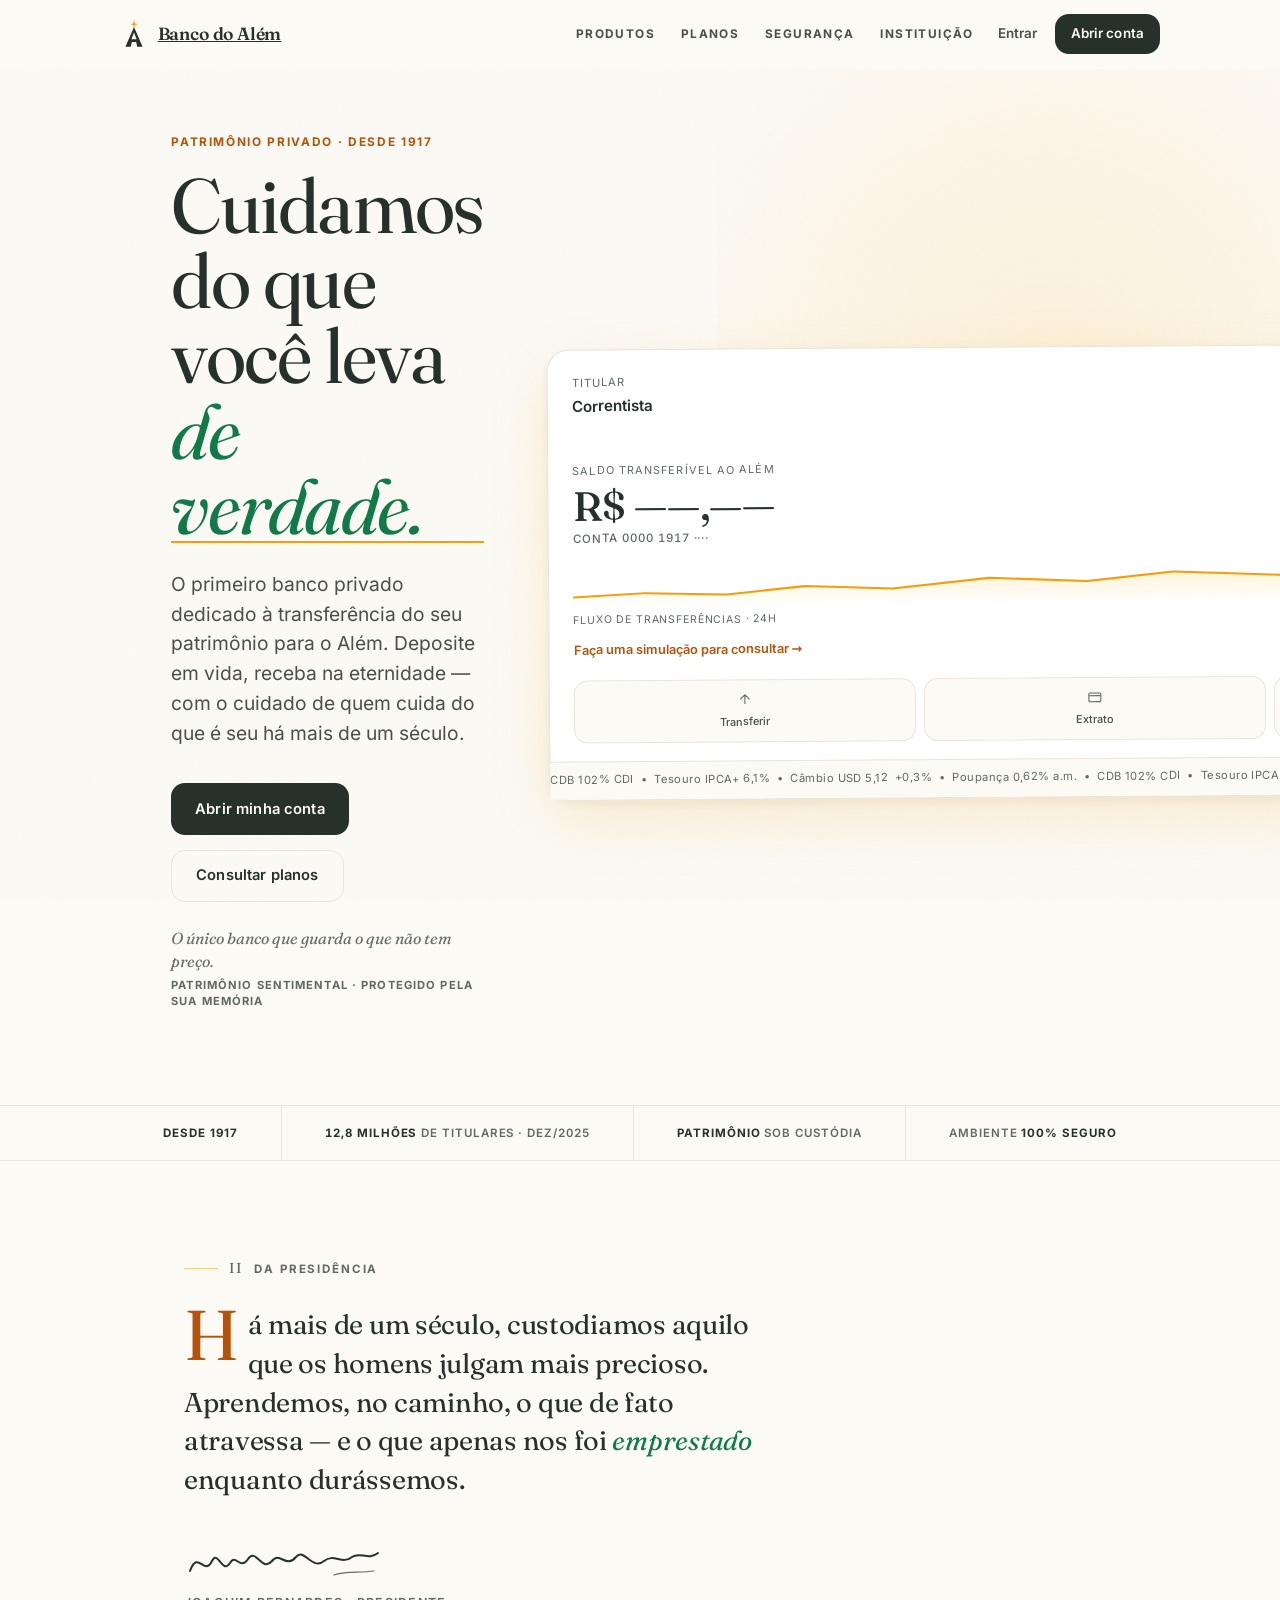
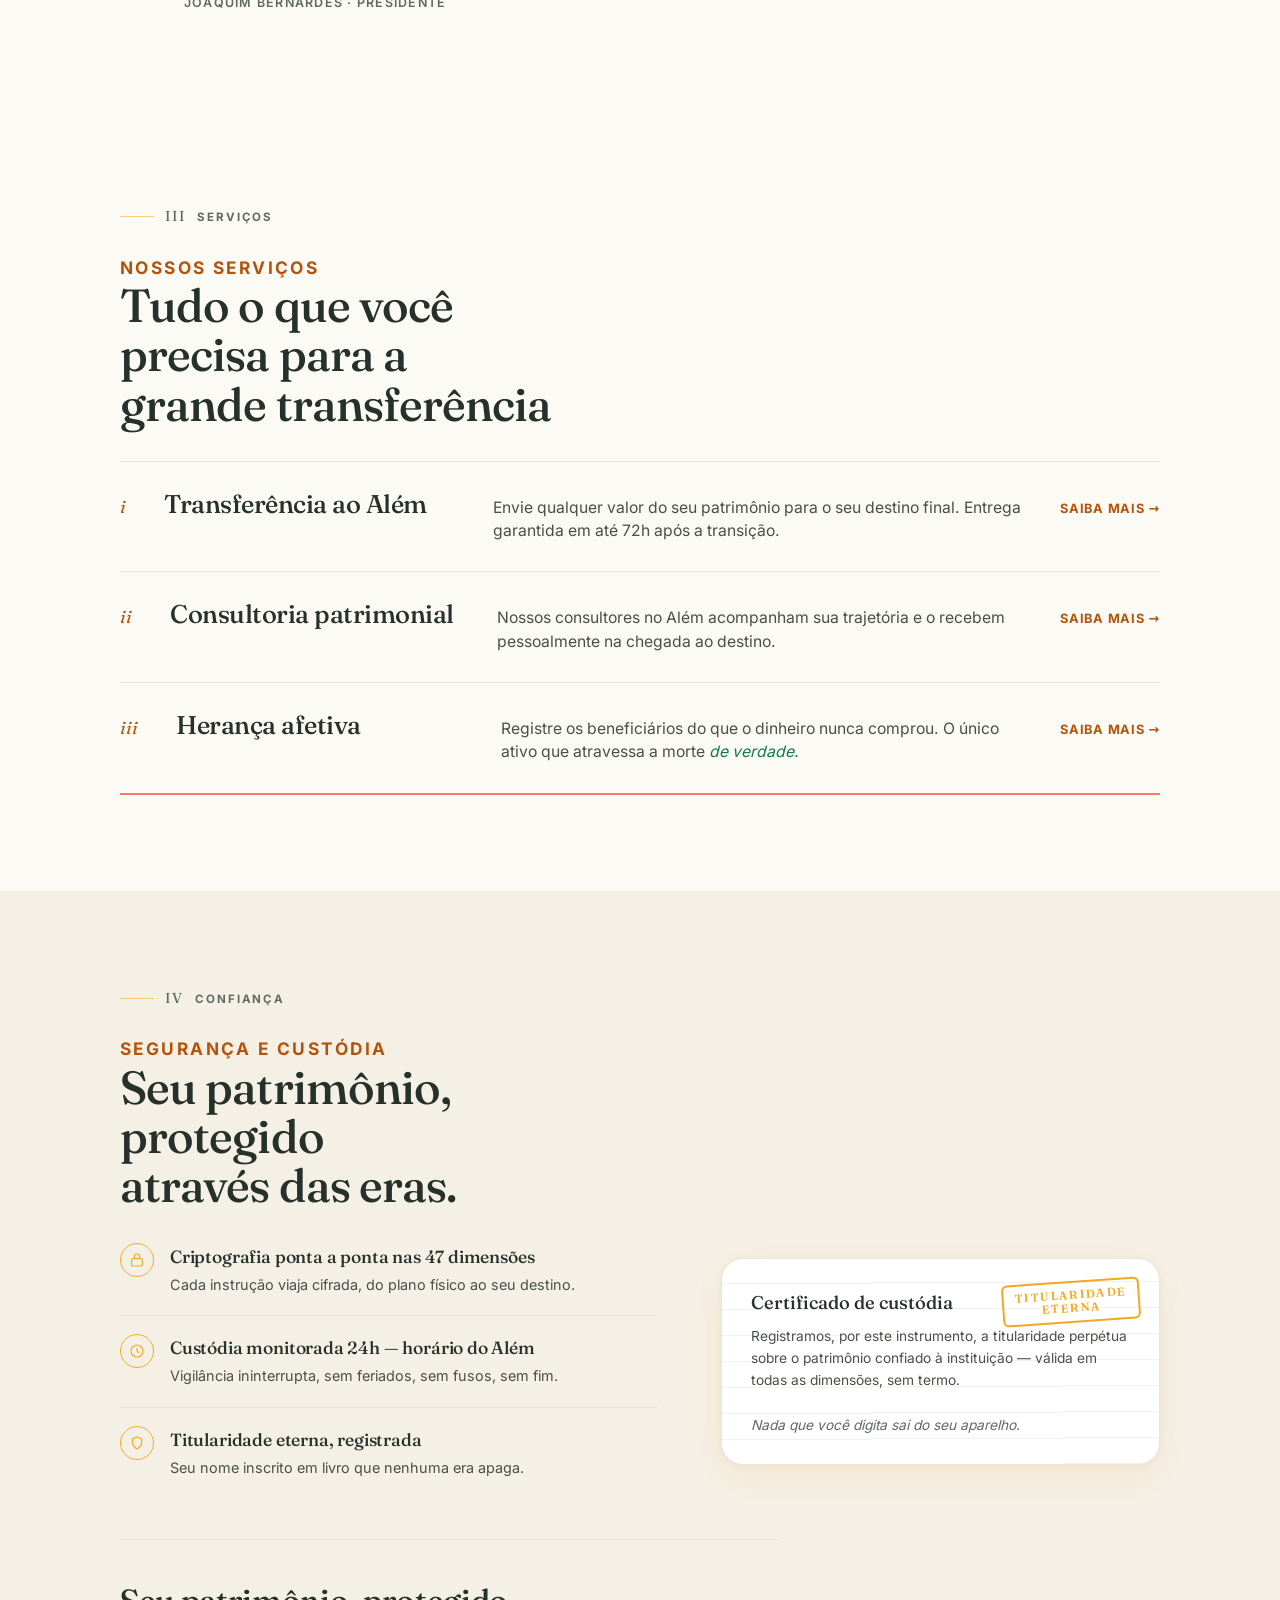
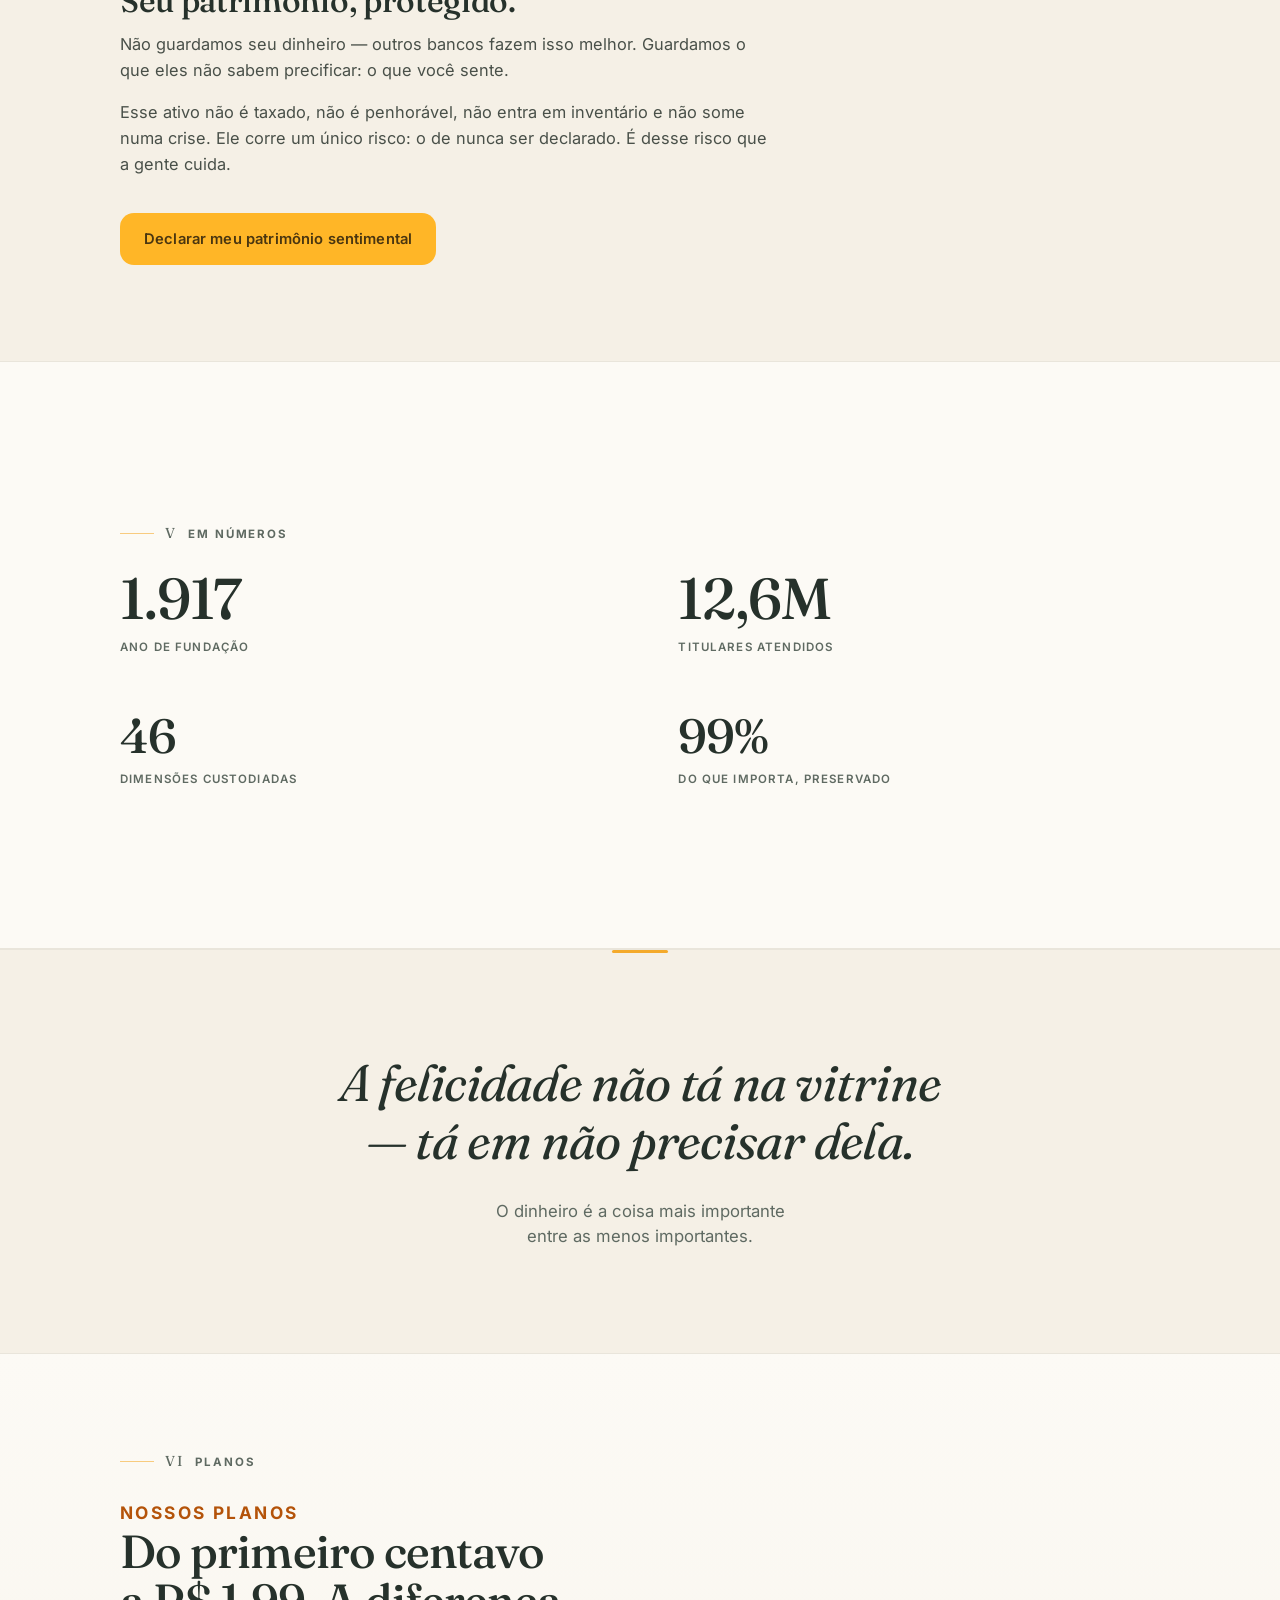
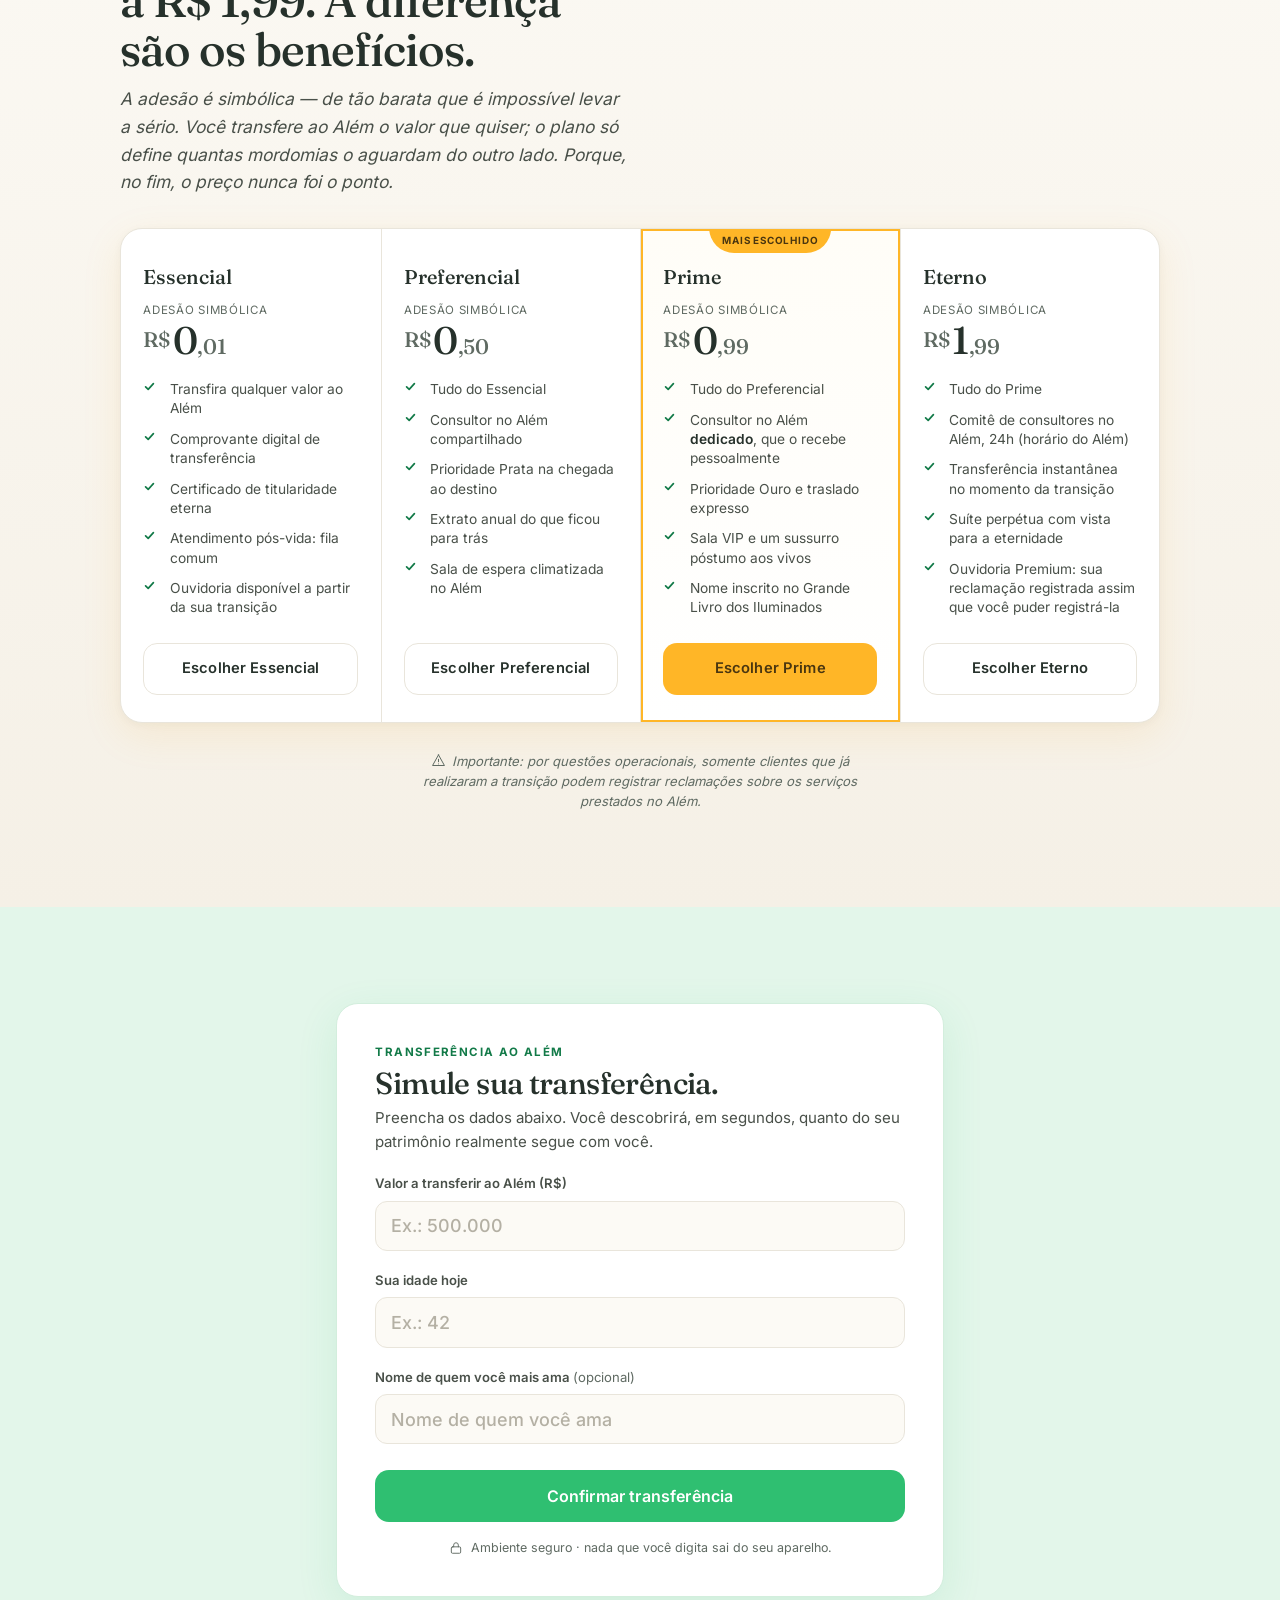
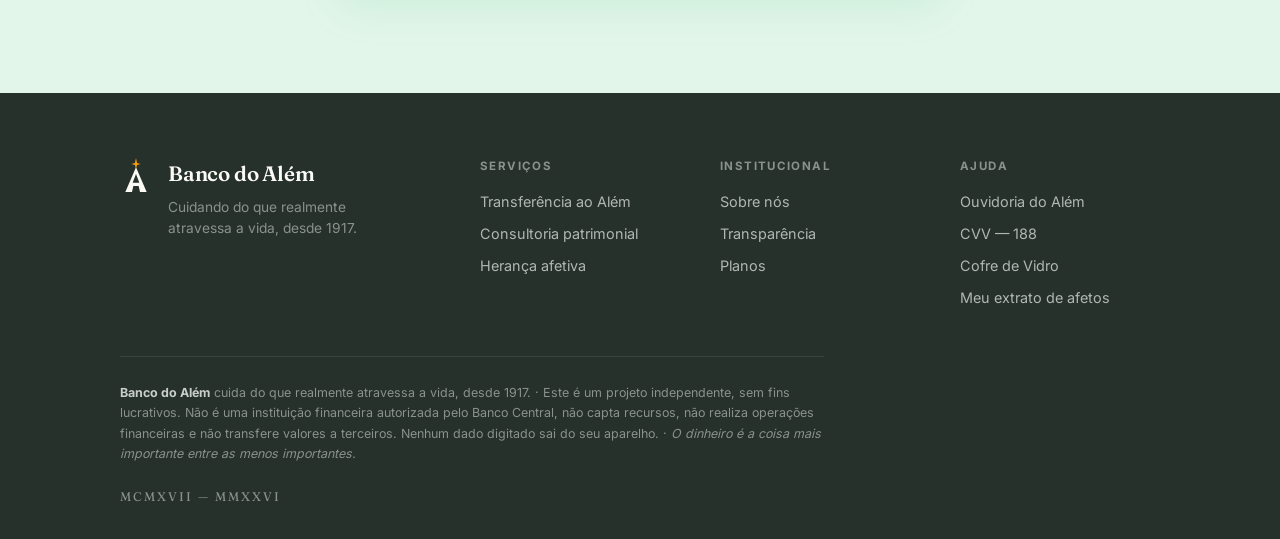
==== commit 71f4c376: "Open Graph: gera og.png (1200x630) e liga nas 3 paginas Imagem de compartilhamento gerada com Pillow" ====
--- a/index.html
+++ b/index.html
@@ -7,12 +7,16 @@
 <meta name="description" content="Banco do Além — patrimônio privado dedicado à sua transferência ao Além. Deposite em vida, receba na eternidade, com o cuidado de quem cuida do que é seu há mais de um século.">
 <meta name="theme-color" content="#FCFAF5">
 <title>Banco do Além</title>
-<!-- Open Graph / Twitter — TODO: adicionar og:image (og.png) como tarefa futura -->
+<!-- Open Graph / Twitter (URLs apontam para o GitHub Pages atual — atualizar ao registrar domínio próprio) -->
 <meta property="og:type" content="website">
 <meta property="og:title" content="Banco do Além">
 <meta property="og:description" content="Banco do Além — patrimônio privado dedicado à sua transferência ao Além. Deposite em vida, receba na eternidade, com o cuidado de quem cuida do que é seu há mais de um século.">
-<meta property="og:url" content="https://bancodoalem.com.br/">
-<meta name="twitter:card" content="summary">
+<meta property="og:url" content="https://felipeacastro.github.io/banco-do-alem/">
+<meta property="og:image" content="https://felipeacastro.github.io/banco-do-alem/og.png">
+<meta property="og:image:width" content="1200">
+<meta property="og:image:height" content="630">
+<meta name="twitter:card" content="summary_large_image">
+<meta name="twitter:image" content="https://felipeacastro.github.io/banco-do-alem/og.png">
 <link rel="icon" type="image/svg+xml" href="favicon.svg">
 <link rel="stylesheet" href="fonts.css">
 <noscript><style>.sr{opacity:1!important;transform:none!important}</style></noscript>
